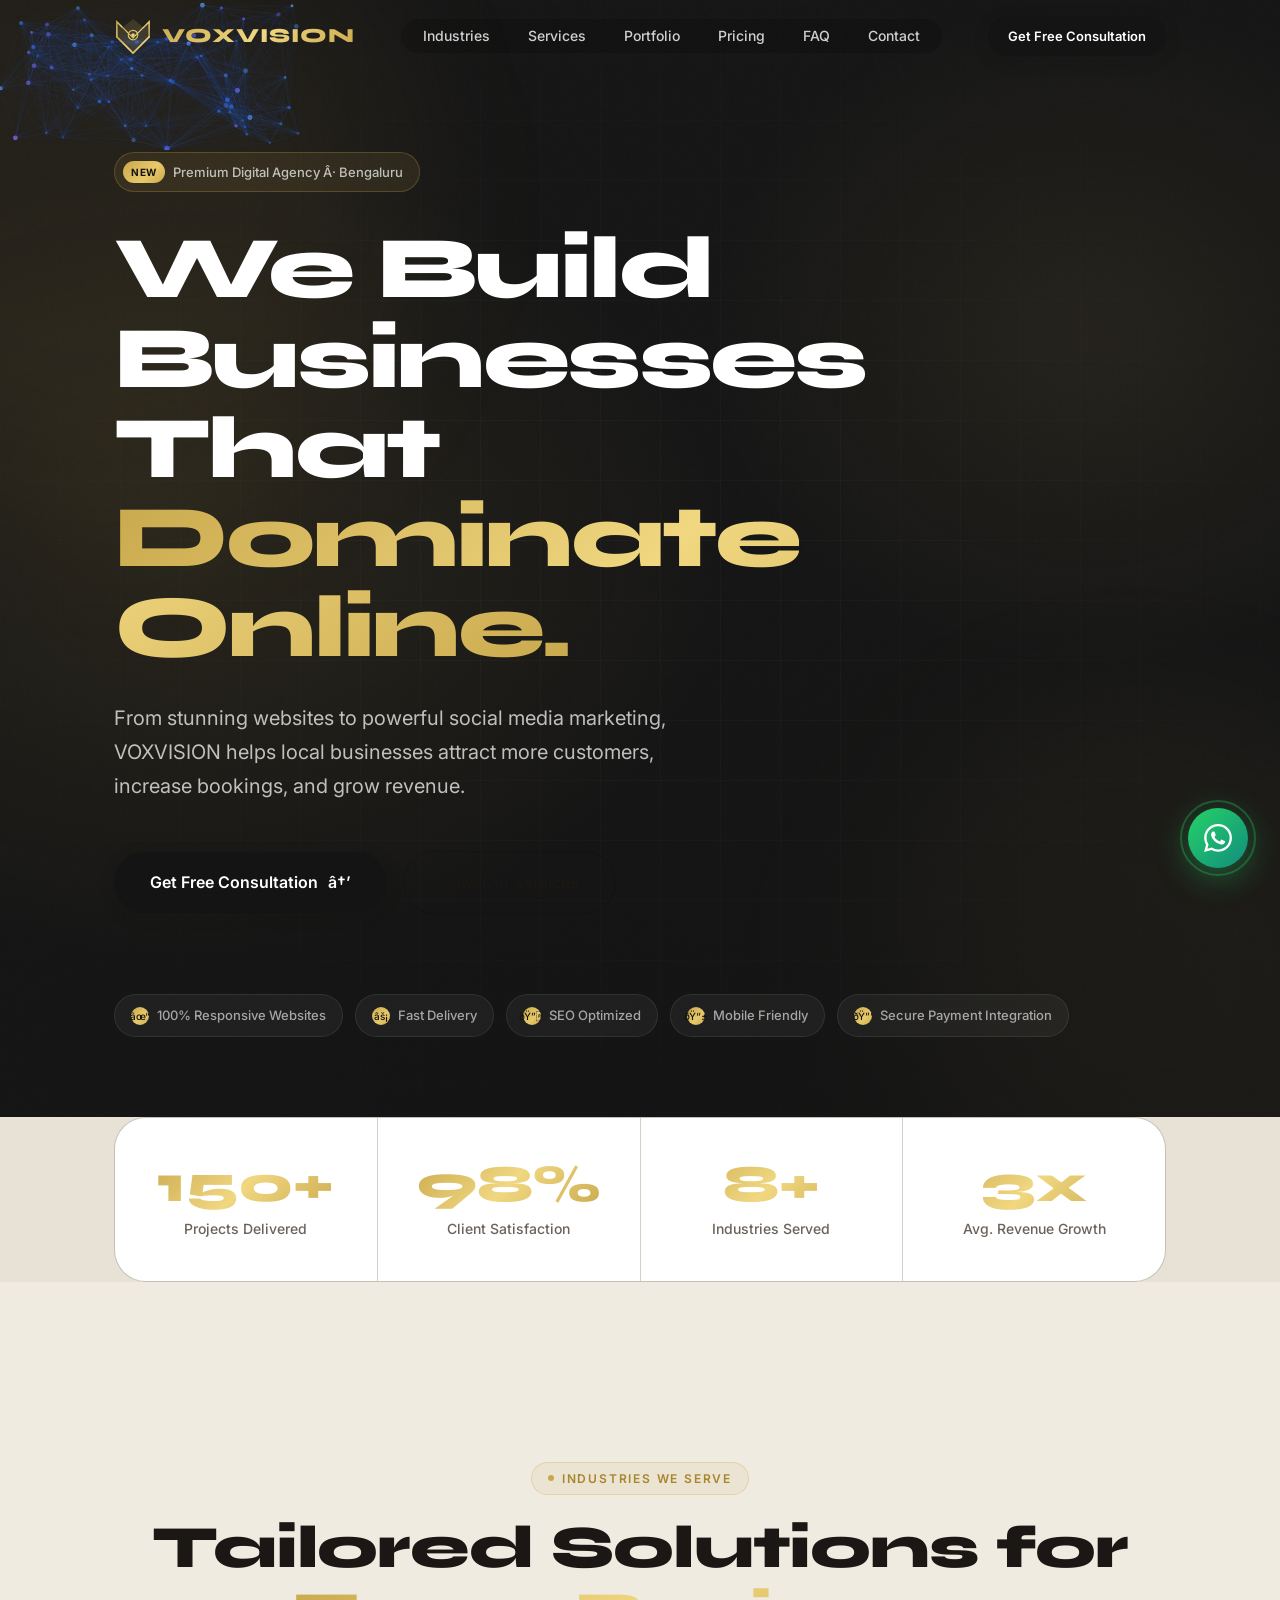
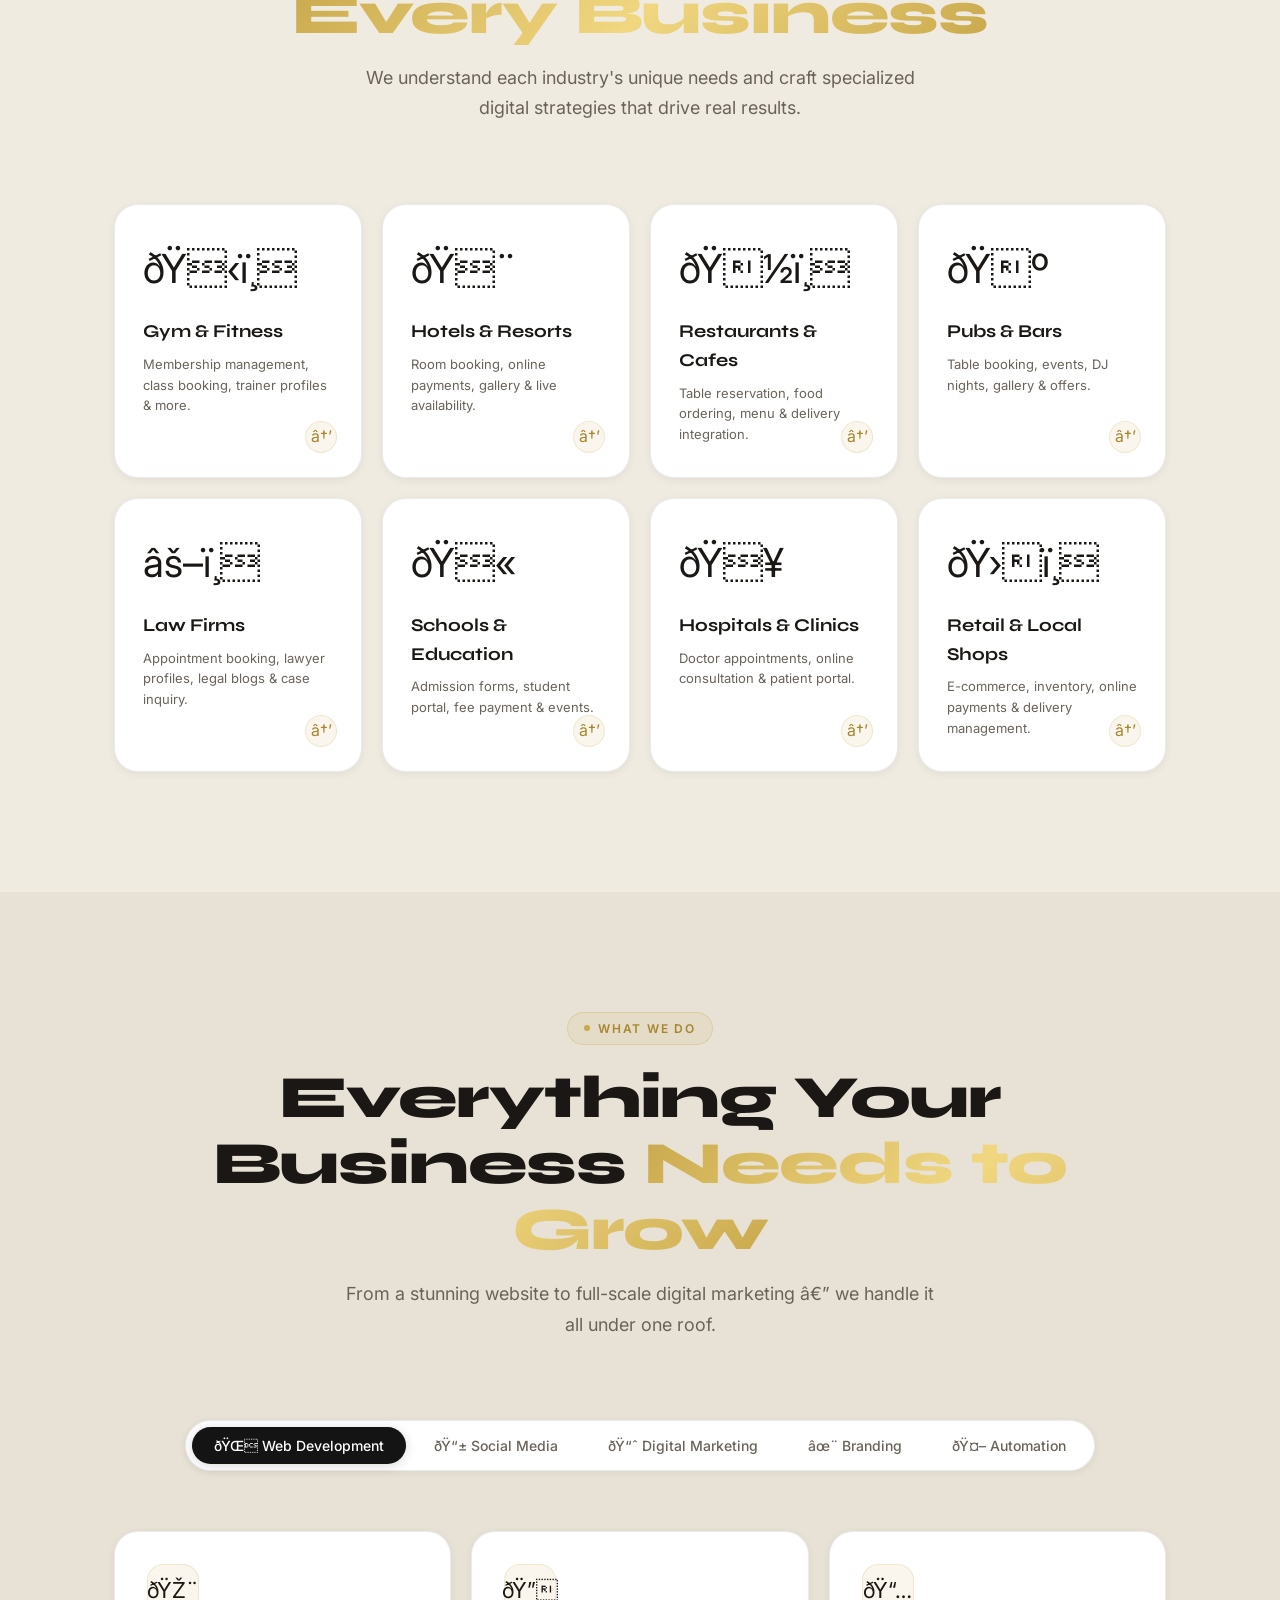
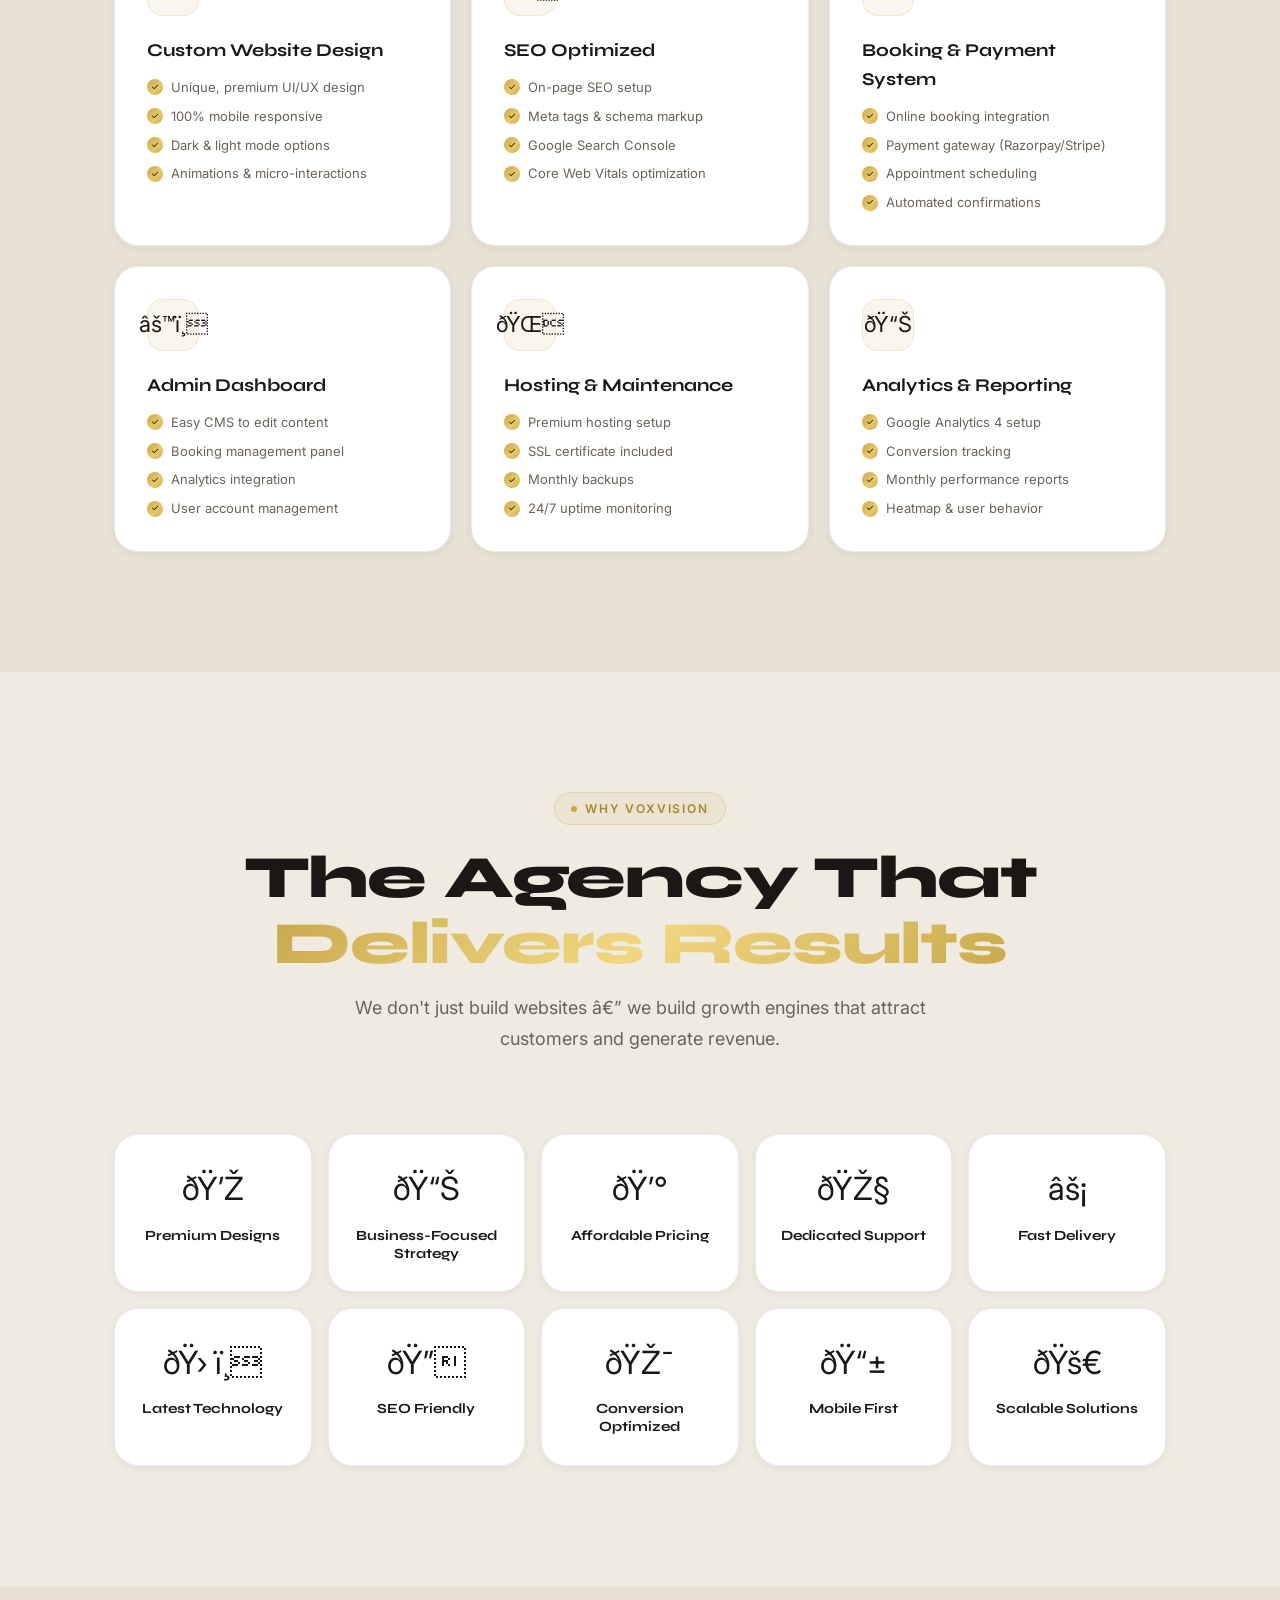
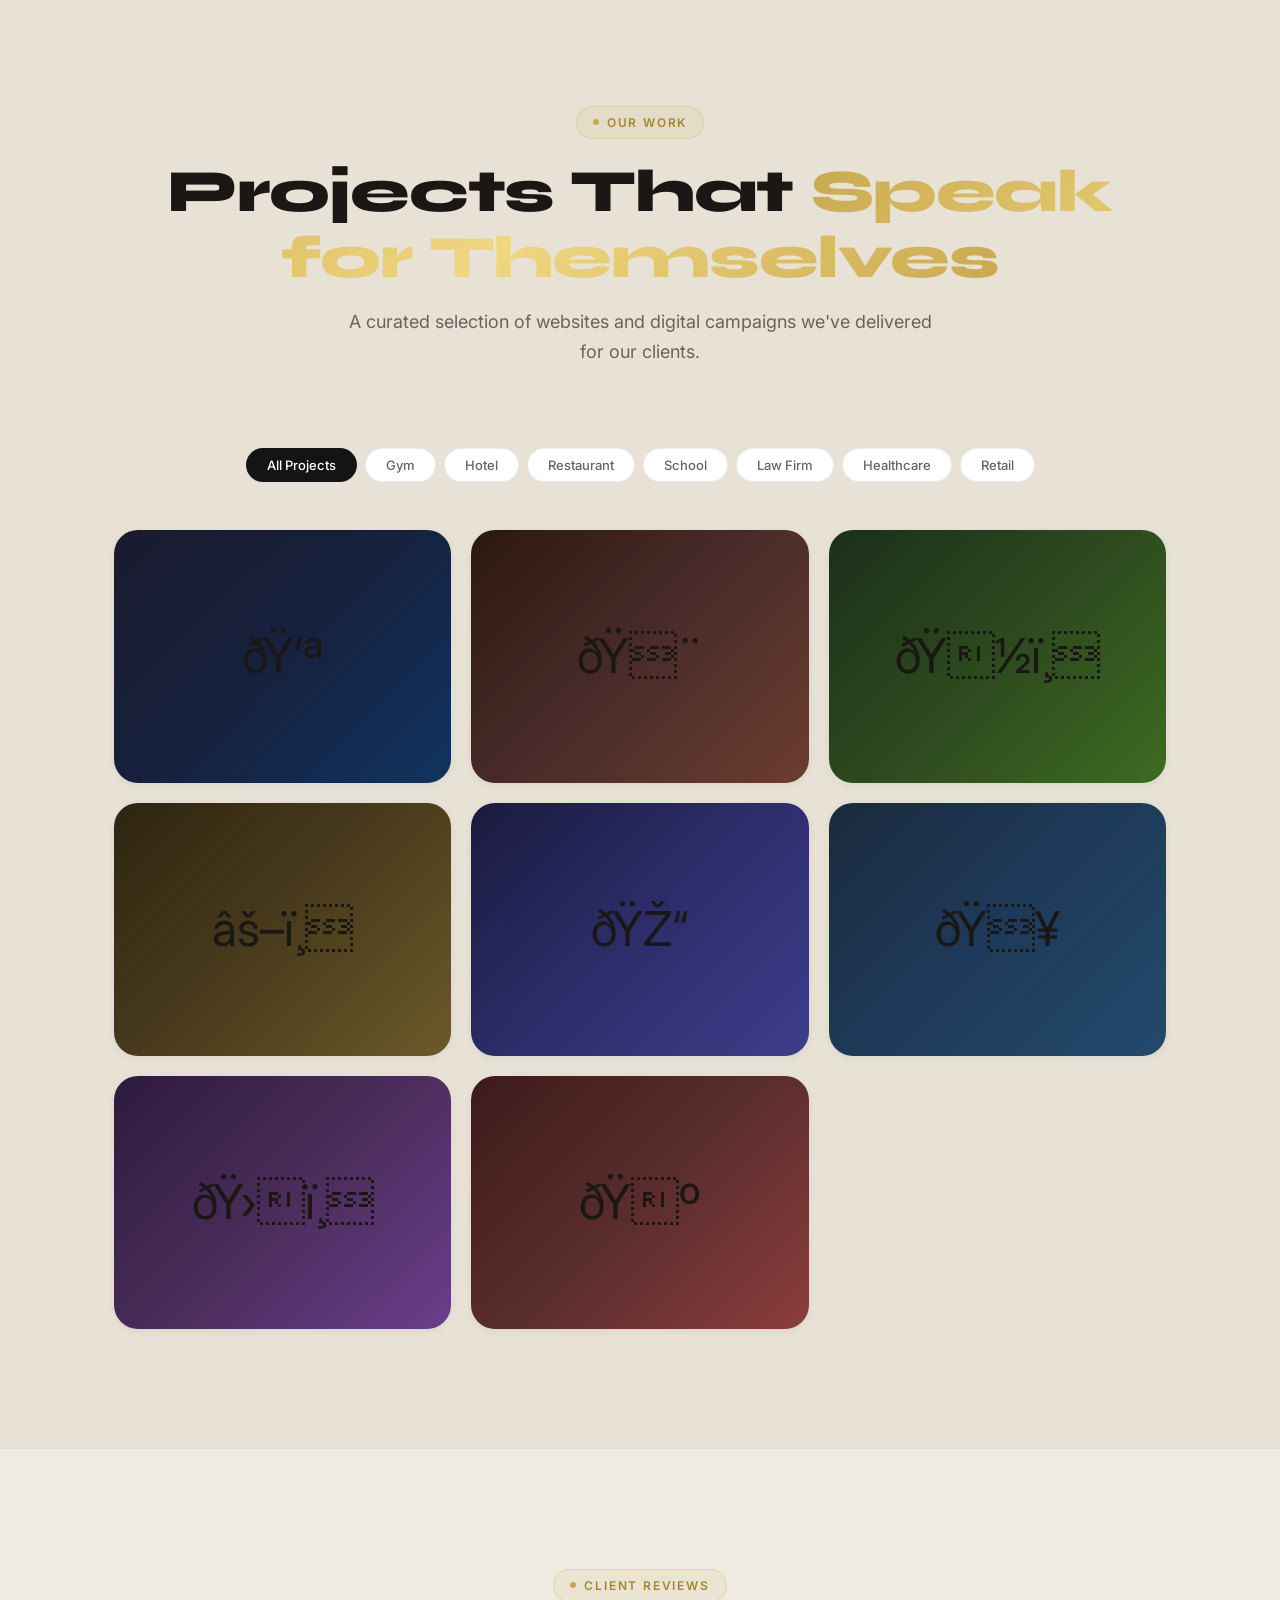
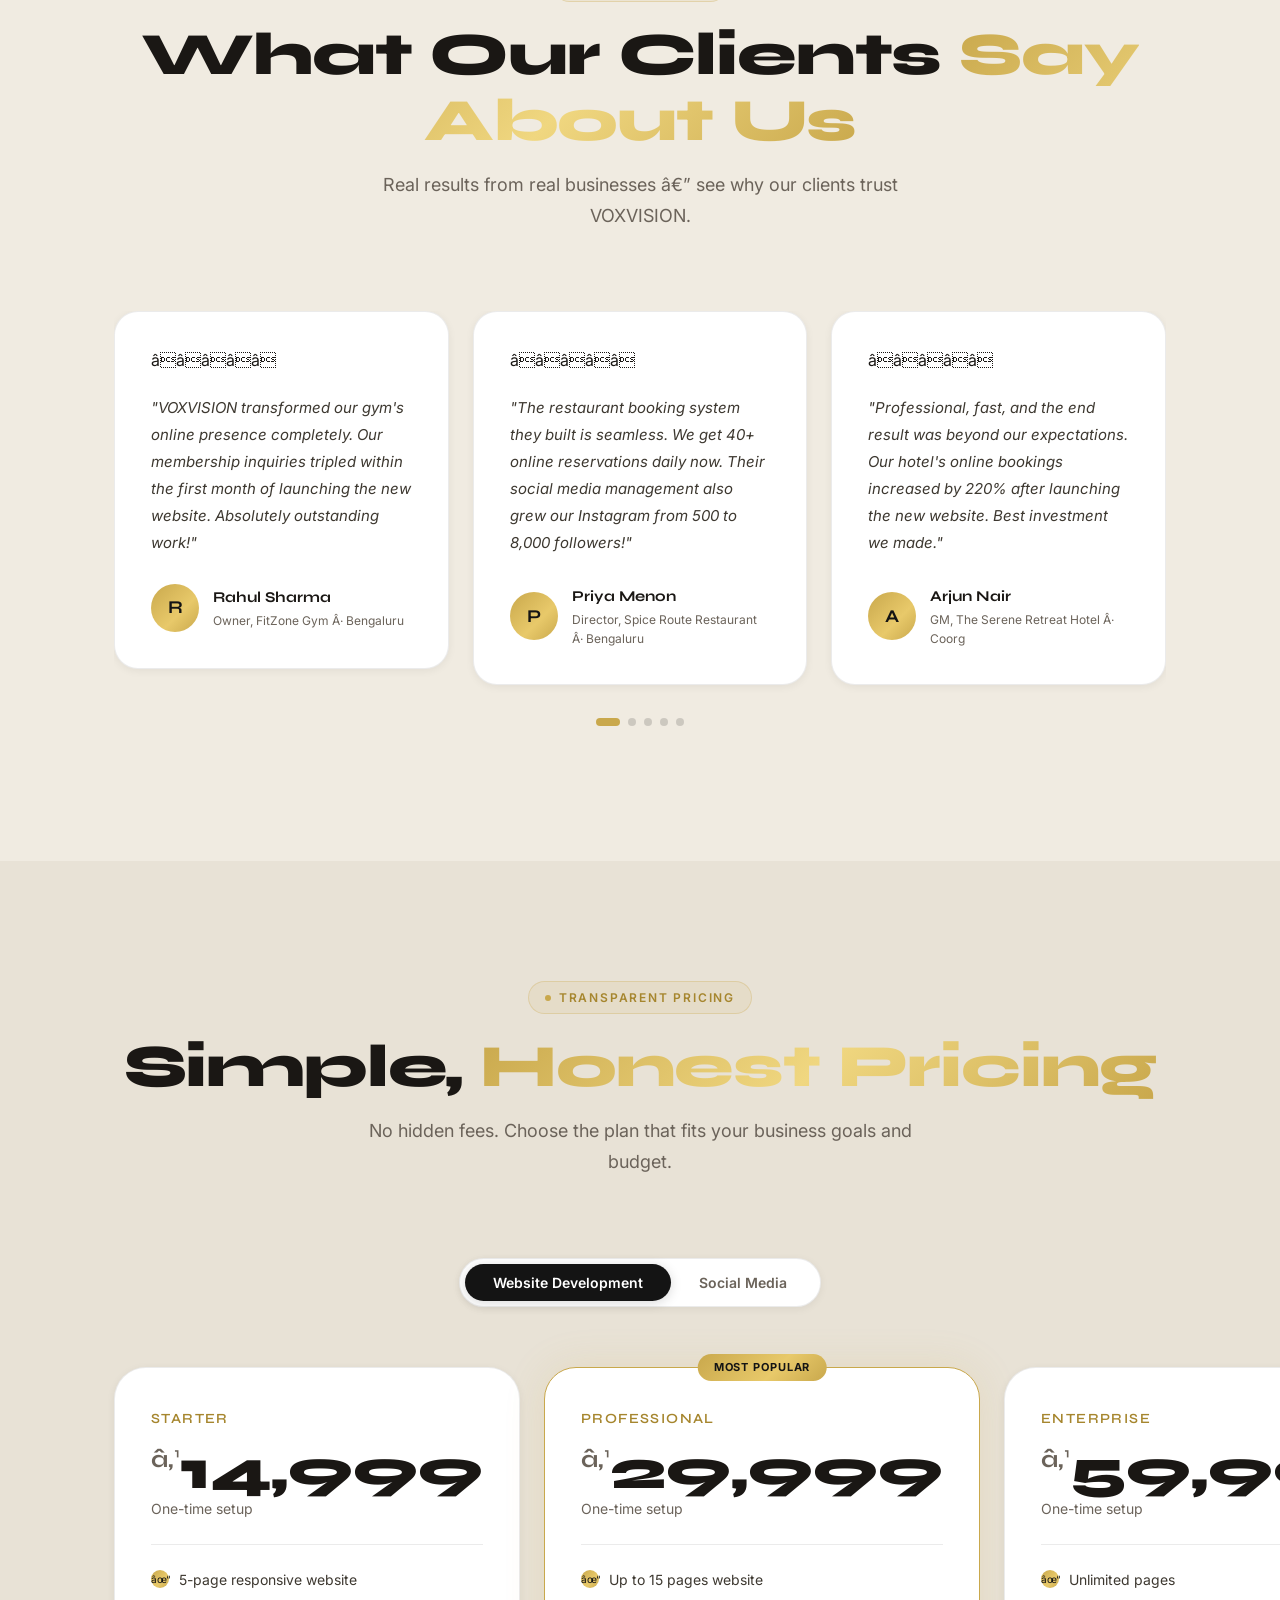
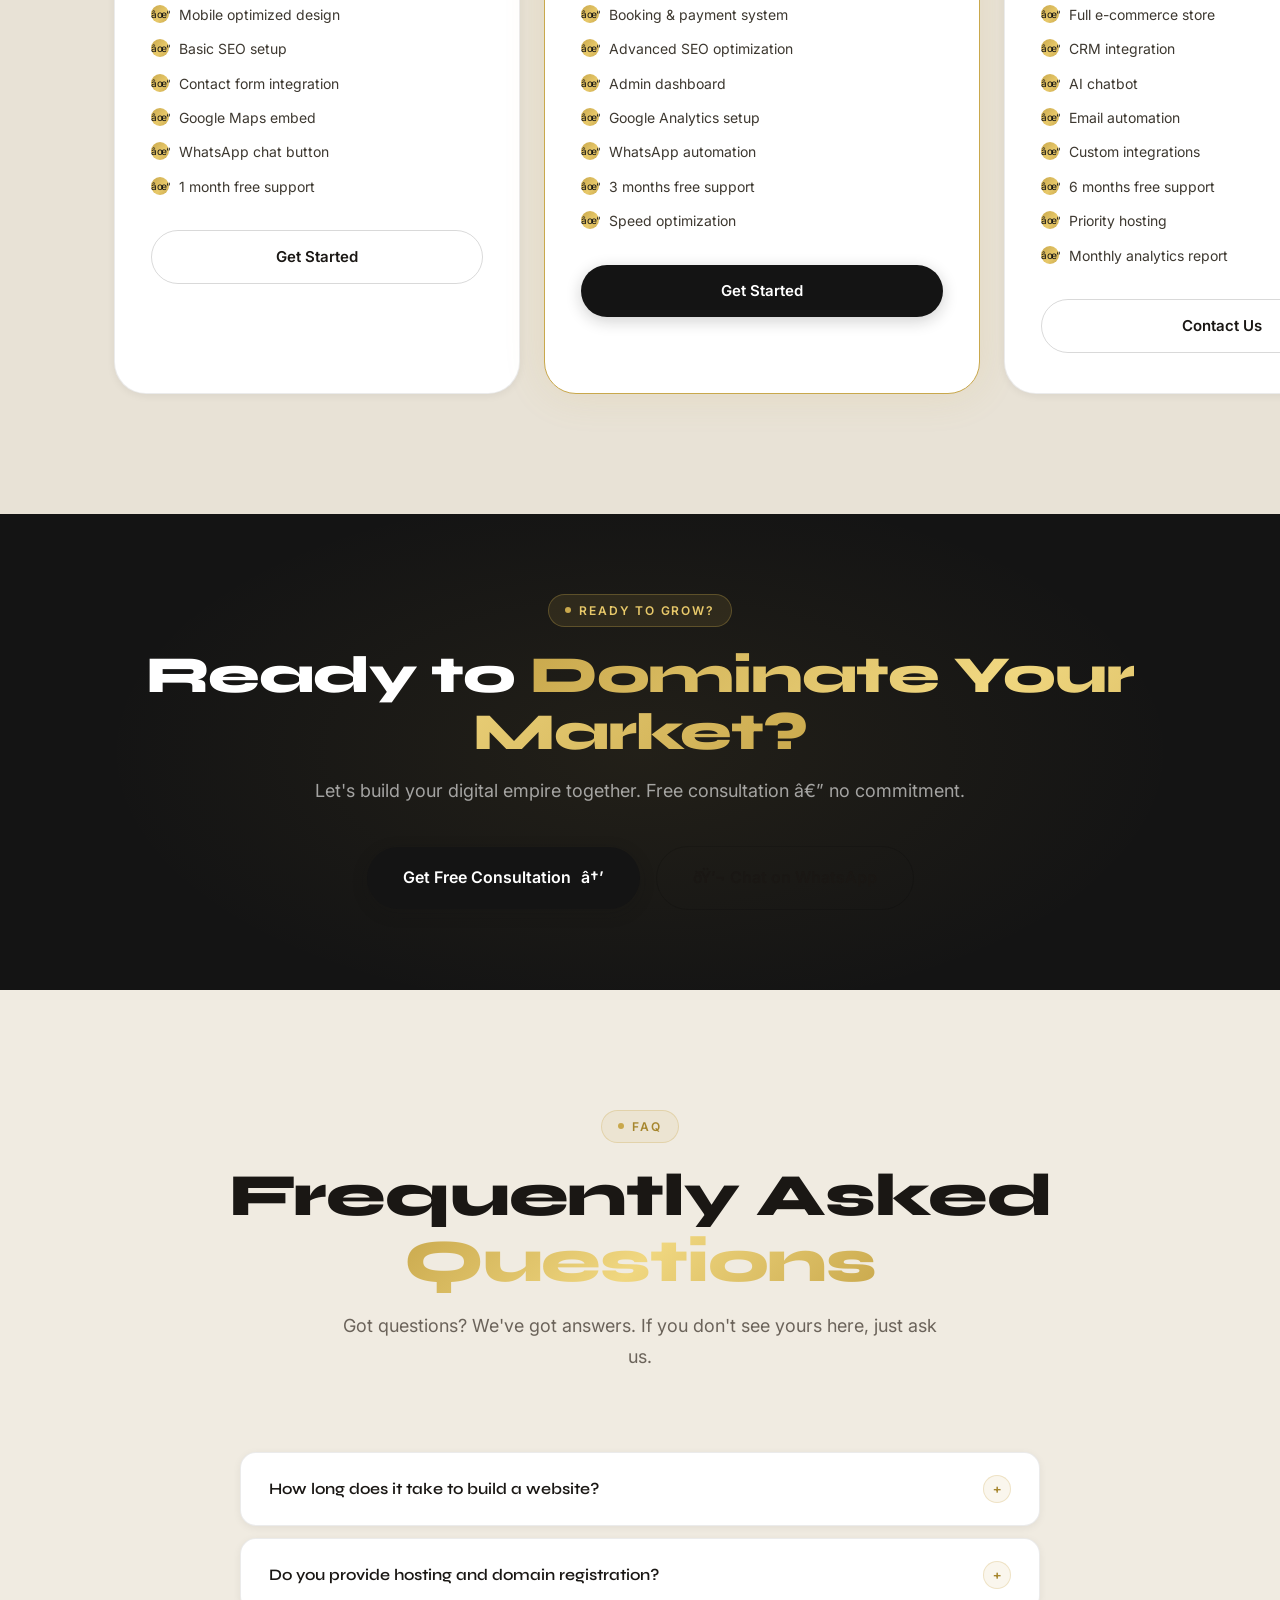
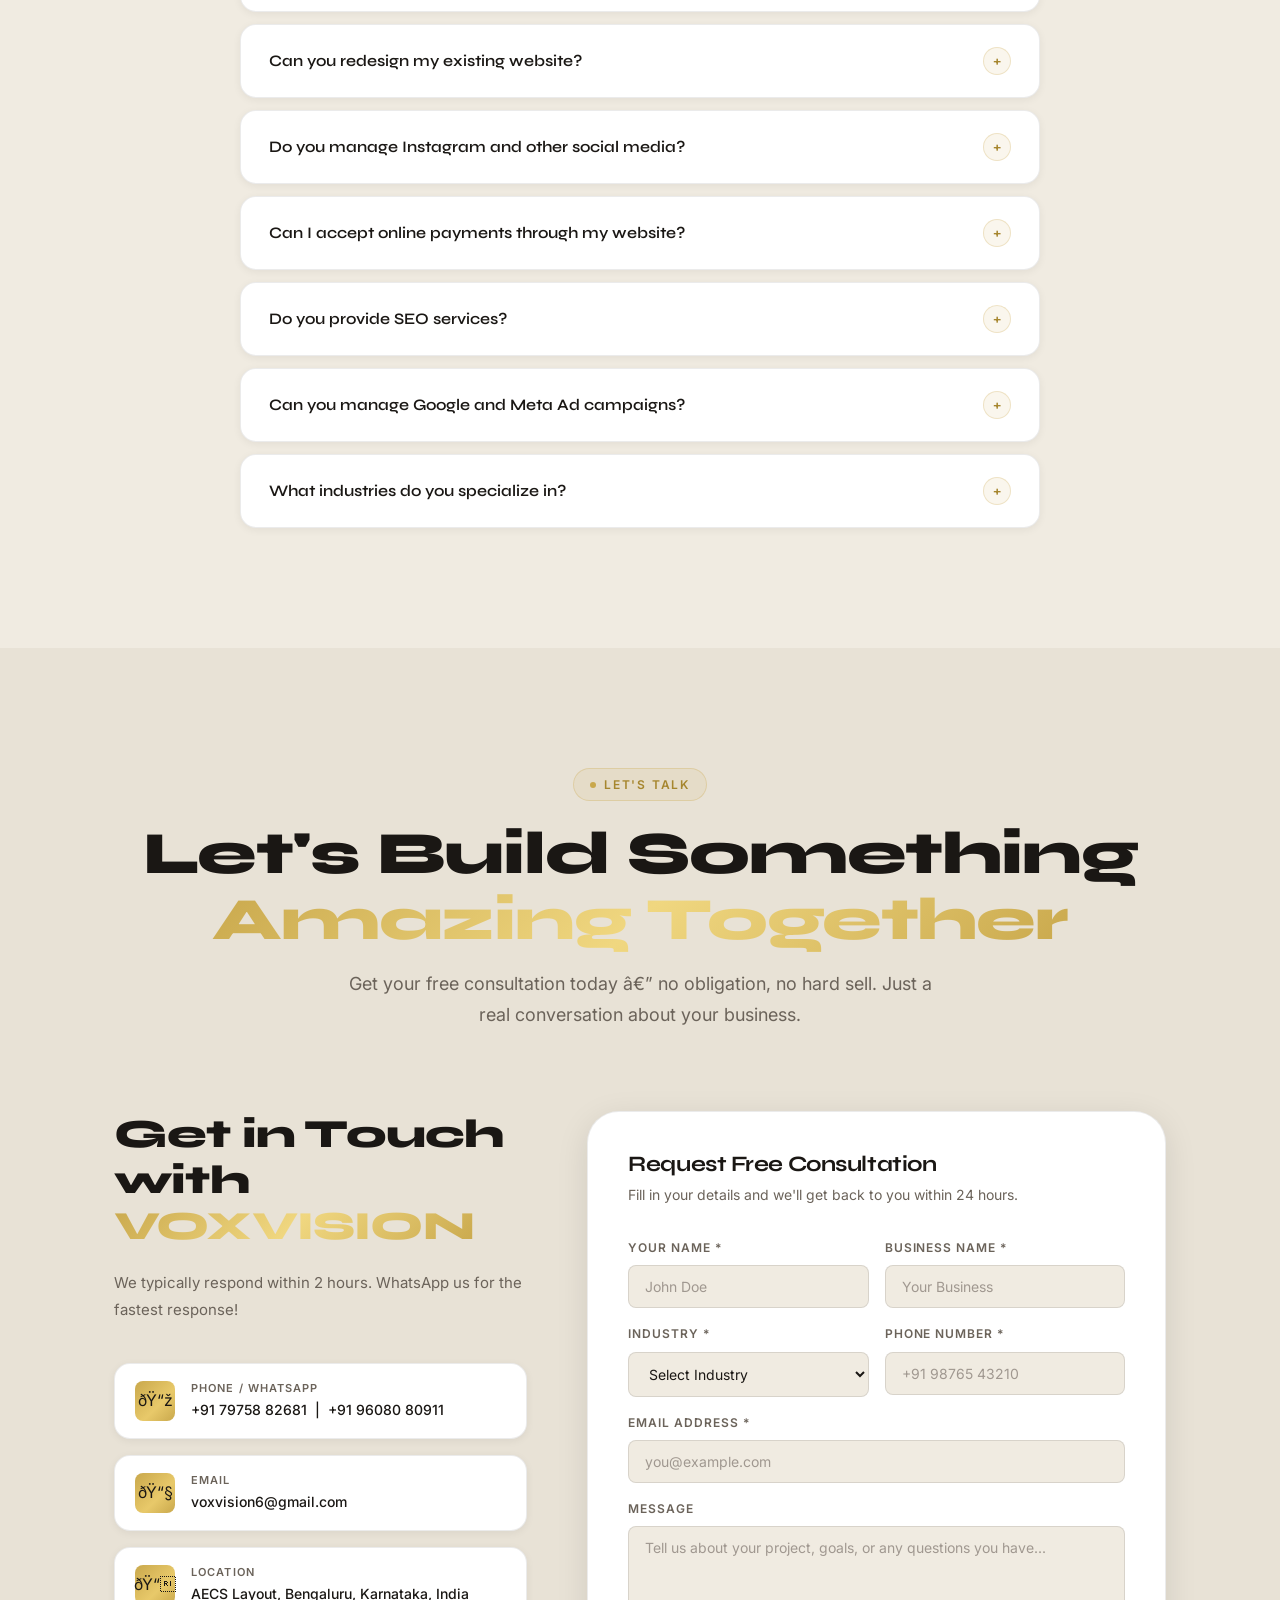
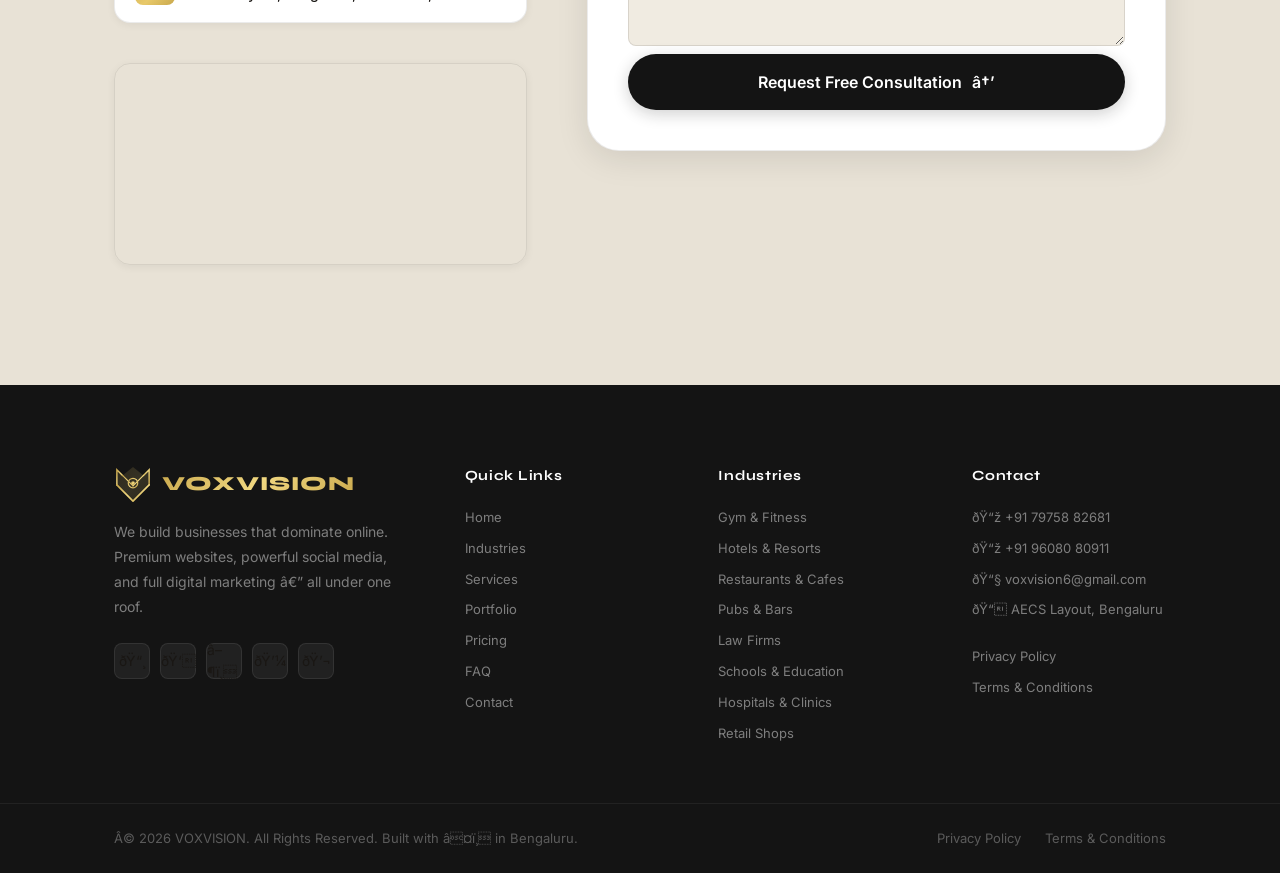
==== index.html @ 082da776 "Initial VoxVision website" ====
﻿<!DOCTYPE html>
<html lang="en">
<head>
  <meta charset="UTF-8" />
  <meta name="viewport" content="width=device-width, initial-scale=1.0" />
  <title>VOXVISION â€” We Build Brands That Dominate Digital</title>
  <meta name="description" content="VOXVISION is a premium digital agency offering website development, social media management, SEO, branding, AI chatbots, and business automation for local businesses in Bengaluru." />
  <meta name="keywords" content="digital agency Bengaluru, website development, social media management, SEO, Google Ads, Meta Ads, branding, AI chatbot, CRM integration" />
  <meta property="og:title" content="VOXVISION â€” Premium Digital Agency" />
  <meta property="og:description" content="We Build Businesses That Dominate Online. Premium websites, social media, SEO & digital marketing." />
  <meta property="og:type" content="website" />
  <link rel="canonical" href="https://voxvision.in/" />
  <!-- Fonts -->
  <link rel="preconnect" href="https://fonts.googleapis.com" />
  <link rel="preconnect" href="https://fonts.gstatic.com" crossorigin />
  <link href="https://fonts.googleapis.com/css2?family=Syne:wght@400;500;600;700;800&family=Inter:wght@300;400;500;600;700&display=swap" rel="stylesheet" />
  <!-- Swiper -->
  <link rel="stylesheet" href="https://cdn.jsdelivr.net/npm/swiper@11/swiper-bundle.min.css" />
  <!-- Styles -->
  <link rel="stylesheet" href="css/style.css" />
  <link rel="stylesheet" href="css/animations.css" />
  <link rel="stylesheet" href="css/responsive.css" />
</head>
<body>

<!-- â•â•â•â•â•â•â•â•â•â•â•â•â•â•â•â•â•â•â•â•â•â•â•â•â•â•â• NAVBAR â•â•â•â•â•â•â•â•â•â•â•â•â•â•â•â•â•â•â•â•â•â•â•â•â•â•â• -->
<nav class="navbar" id="navbar" aria-label="Main navigation">
  <div class="nav-container">
    <a href="index.html" class="nav-logo" aria-label="VOXVISION Home">
      <svg class="logo-svg" viewBox="0 0 80 80" fill="none" xmlns="http://www.w3.org/2000/svg"><defs><linearGradient id="g1" x1="0" y1="0" x2="1" y2="1"><stop offset="0%" stop-color="#C9A84C"/><stop offset="50%" stop-color="#F0D780"/><stop offset="100%" stop-color="#C9A84C"/></linearGradient></defs><polygon points="40,4 62,22 74,10 74,42 40,76 6,42 6,10 18,22" fill="url(#g1)" opacity="0.15"/><polyline points="18,22 6,10 6,42" stroke="url(#g1)" stroke-width="3" fill="none" stroke-linecap="round"/><polyline points="62,22 74,10 74,42" stroke="url(#g1)" stroke-width="3" fill="none" stroke-linecap="round"/><polyline points="6,42 40,76 74,42" stroke="url(#g1)" stroke-width="3.5" fill="none" stroke-linecap="round" stroke-linejoin="round"/><line x1="18" y1="22" x2="40" y2="44" stroke="url(#g1)" stroke-width="2.5" stroke-linecap="round"/><line x1="62" y1="22" x2="40" y2="44" stroke="url(#g1)" stroke-width="2.5" stroke-linecap="round"/><circle cx="40" cy="38" r="10" stroke="url(#g1)" stroke-width="2.5" fill="none"/><circle cx="40" cy="38" r="4" fill="url(#g1)"/><line x1="40" y1="28" x2="40" y2="44" stroke="url(#g1)" stroke-width="1.5" stroke-linecap="round"/></svg>
      <span class="logo-text">VOXVISION</span>
    </a>

    <ul class="nav-links" role="list">
      <li><a href="#industries" class="nav-link" data-section="industries">Industries</a></li>
      <li><a href="#services" class="nav-link" data-section="services">Services</a></li>
      <li><a href="#portfolio" class="nav-link" data-section="portfolio">Portfolio</a></li>
      <li><a href="#pricing" class="nav-link" data-section="pricing">Pricing</a></li>
      <li><a href="#faq" class="nav-link" data-section="faq">FAQ</a></li>
      <li><a href="#contact" class="nav-link" data-section="contact">Contact</a></li>
    </ul>

    <div class="nav-cta">
      <a href="#contact" class="btn btn-primary btn-sm" id="nav-cta-btn">Get Free Consultation</a>
    </div>

    <button class="hamburger" id="hamburger" aria-label="Toggle menu" aria-expanded="false">
      <span></span><span></span><span></span>
    </button>
  </div>
</nav>

<!-- Mobile Menu -->
<div class="mobile-menu" id="mobile-menu" role="dialog" aria-label="Mobile navigation">
  <a href="#industries" class="mobile-link">Industries</a>
  <a href="#services" class="mobile-link">Services</a>
  <a href="#portfolio" class="mobile-link">Portfolio</a>
  <a href="#pricing" class="mobile-link">Pricing</a>
  <a href="#faq" class="mobile-link">FAQ</a>
  <a href="#contact" class="mobile-link">Contact</a>
  <a href="#contact" class="btn btn-primary" style="margin-top:8px;">Get Free Consultation</a>
</div>

<!-- â•â•â•â•â•â•â•â•â•â•â•â•â•â•â•â•â•â•â•â•â•â•â•â•â•â•â• HERO â•â•â•â•â•â•â•â•â•â•â•â•â•â•â•â•â•â•â•â•â•â•â•â•â•â•â• -->
<section class="hero" id="home" aria-label="Hero section">
  <canvas id="hero-canvas" aria-hidden="true"></canvas>
  <div class="hero-bg-gradient" aria-hidden="true"></div>
  <div class="hero-grid" aria-hidden="true"></div>
  <div class="noise-overlay" aria-hidden="true"></div>

  <!-- Glow Orbs -->
  <div class="glow-orb glow-blue" style="width:600px;height:600px;top:-100px;left:-200px;" aria-hidden="true"></div>
  <div class="glow-orb glow-purple" style="width:500px;height:500px;bottom:-100px;right:-100px;" aria-hidden="true"></div>

  <div class="hero-content">
    <div class="hero-badge fade-in stagger-1">
      <span class="hero-badge-dot">NEW</span>
      Premium Digital Agency Â· Bengaluru
    </div>

    <h1 class="hero-title fade-up stagger-2">
      We Build Businesses<br />
      That <span class="text-gradient">Dominate Online.</span>
    </h1>

    <p class="hero-subtitle fade-up stagger-3">
      From stunning websites to powerful social media marketing, VOXVISION helps local businesses attract more customers, increase bookings, and grow revenue.
    </p>

    <div class="hero-buttons fade-up stagger-4">
      <a href="#contact" class="btn btn-primary btn-lg" id="hero-cta-primary">
        Get Free Consultation
        <span class="btn-arrow">â†’</span>
      </a>
      <a href="#services" class="btn btn-secondary btn-lg" id="hero-cta-secondary">
        View Our Services
      </a>
    </div>

    <div class="hero-stats fade-up stagger-5">
      <div class="hero-stat">
        <div class="hero-stat-icon">âœ“</div>
        100% Responsive Websites
      </div>
      <div class="hero-stat">
        <div class="hero-stat-icon">âš¡</div>
        Fast Delivery
      </div>
      <div class="hero-stat">
        <div class="hero-stat-icon">ðŸ”</div>
        SEO Optimized
      </div>
      <div class="hero-stat">
        <div class="hero-stat-icon">ðŸ“±</div>
        Mobile Friendly
      </div>
      <div class="hero-stat">
        <div class="hero-stat-icon">ðŸ”’</div>
        Secure Payment Integration
      </div>
    </div>
  </div>

  <div class="scroll-indicator" aria-hidden="true">
    <div class="scroll-indicator-line"></div>
    <div class="scroll-indicator-dot"></div>
  </div>
</section>

<!-- â•â•â•â•â•â•â•â•â•â•â•â•â•â•â•â•â•â•â•â•â•â•â• STATS BAR â•â•â•â•â•â•â•â•â•â•â•â•â•â•â•â•â•â•â•â•â•â•â•â•â•â•â•â• -->
<section class="section" style="padding: 0; background: var(--bg-2);" aria-label="Company statistics">
  <div class="container">
    <div class="stats-row">
      <div class="stat-item fade-in stagger-1">
        <div class="stat-number" data-counter data-target="150" data-suffix="+">0+</div>
        <div class="stat-label">Projects Delivered</div>
      </div>
      <div class="stat-item fade-in stagger-2">
        <div class="stat-number" data-counter data-target="98" data-suffix="%">0%</div>
        <div class="stat-label">Client Satisfaction</div>
      </div>
      <div class="stat-item fade-in stagger-3">
        <div class="stat-number" data-counter data-target="8" data-suffix="+">0+</div>
        <div class="stat-label">Industries Served</div>
      </div>
      <div class="stat-item fade-in stagger-4">
        <div class="stat-number" data-counter data-target="3" data-suffix="x">0x</div>
        <div class="stat-label">Avg. Revenue Growth</div>
      </div>
    </div>
  </div>
</section>

<!-- â•â•â•â•â•â•â•â•â•â•â•â•â•â•â•â•â•â•â•â•â•â•â• INDUSTRIES â•â•â•â•â•â•â•â•â•â•â•â•â•â•â•â•â•â•â•â•â•â•â•â•â•â•â• -->
<section class="section industries" id="industries" aria-label="Industries we serve">
  <div class="container">
    <div class="section-header">
      <div class="section-label">Industries We Serve</div>
      <h2 class="section-title">Tailored Solutions for <span class="text-gradient">Every Business</span></h2>
      <p class="section-subtitle">We understand each industry's unique needs and craft specialized digital strategies that drive real results.</p>
    </div>

    <div class="industries-grid" data-stagger>
      <a href="pages/gym.html" class="industry-card" id="industry-gym">
        <span class="industry-icon">ðŸ‹ï¸</span>
        <div class="industry-name">Gym &amp; Fitness</div>
        <div class="industry-desc">Membership management, class booking, trainer profiles &amp; more.</div>
        <div class="industry-arrow">â†’</div>
      </a>
      <a href="pages/hotel.html" class="industry-card" id="industry-hotel">
        <span class="industry-icon">ðŸ¨</span>
        <div class="industry-name">Hotels &amp; Resorts</div>
        <div class="industry-desc">Room booking, online payments, gallery &amp; live availability.</div>
        <div class="industry-arrow">â†’</div>
      </a>
      <a href="pages/restaurant.html" class="industry-card" id="industry-restaurant">
        <span class="industry-icon">ðŸ½ï¸</span>
        <div class="industry-name">Restaurants &amp; Cafes</div>
        <div class="industry-desc">Table reservation, food ordering, menu &amp; delivery integration.</div>
        <div class="industry-arrow">â†’</div>
      </a>
      <a href="pages/pub.html" class="industry-card" id="industry-pub">
        <span class="industry-icon">ðŸº</span>
        <div class="industry-name">Pubs &amp; Bars</div>
        <div class="industry-desc">Table booking, events, DJ nights, gallery &amp; offers.</div>
        <div class="industry-arrow">â†’</div>
      </a>
      <a href="pages/law.html" class="industry-card" id="industry-law">
        <span class="industry-icon">âš–ï¸</span>
        <div class="industry-name">Law Firms</div>
        <div class="industry-desc">Appointment booking, lawyer profiles, legal blogs &amp; case inquiry.</div>
        <div class="industry-arrow">â†’</div>
      </a>
      <a href="pages/school.html" class="industry-card" id="industry-school">
        <span class="industry-icon">ðŸ«</span>
        <div class="industry-name">Schools &amp; Education</div>
        <div class="industry-desc">Admission forms, student portal, fee payment &amp; events.</div>
        <div class="industry-arrow">â†’</div>
      </a>
      <a href="pages/hospital.html" class="industry-card" id="industry-hospital">
        <span class="industry-icon">ðŸ¥</span>
        <div class="industry-name">Hospitals &amp; Clinics</div>
        <div class="industry-desc">Doctor appointments, online consultation &amp; patient portal.</div>
        <div class="industry-arrow">â†’</div>
      </a>
      <a href="pages/retail.html" class="industry-card" id="industry-retail">
        <span class="industry-icon">ðŸ›ï¸</span>
        <div class="industry-name">Retail &amp; Local Shops</div>
        <div class="industry-desc">E-commerce, inventory, online payments &amp; delivery management.</div>
        <div class="industry-arrow">â†’</div>
      </a>
    </div>
  </div>
</section>

<!-- â•â•â•â•â•â•â•â•â•â•â•â•â•â•â•â•â•â•â•â•â•â•â• SERVICES â•â•â•â•â•â•â•â•â•â•â•â•â•â•â•â•â•â•â•â•â•â•â•â•â•â•â•â•â• -->
<section class="section services" id="services" aria-label="Our services">
  <div class="container">
    <div class="section-header">
      <div class="section-label">What We Do</div>
      <h2 class="section-title">Everything Your Business <span class="text-gradient">Needs to Grow</span></h2>
      <p class="section-subtitle">From a stunning website to full-scale digital marketing â€” we handle it all under one roof.</p>
    </div>

    <!-- Tabs -->
    <div class="services-tabs" role="tablist" aria-label="Service categories">
      <button class="tab-btn active" data-tab="tab-web" role="tab" id="tab-web-btn" aria-selected="true">ðŸŒ Web Development</button>
      <button class="tab-btn" data-tab="tab-social" role="tab" id="tab-social-btn" aria-selected="false">ðŸ“± Social Media</button>
      <button class="tab-btn" data-tab="tab-marketing" role="tab" id="tab-marketing-btn" aria-selected="false">ðŸ“ˆ Digital Marketing</button>
      <button class="tab-btn" data-tab="tab-branding" role="tab" id="tab-branding-btn" aria-selected="false">âœ¨ Branding</button>
      <button class="tab-btn" data-tab="tab-automation" role="tab" id="tab-automation-btn" aria-selected="false">ðŸ¤– Automation</button>
    </div>

    <!-- Tab: Web Development -->
    <div class="tab-content active" id="tab-web" role="tabpanel">
      <div class="services-grid">
        <div class="service-card fade-up stagger-1">
          <div class="service-icon">ðŸŽ¨</div>
          <div class="service-title">Custom Website Design</div>
          <ul class="service-list">
            <li>Unique, premium UI/UX design</li>
            <li>100% mobile responsive</li>
            <li>Dark & light mode options</li>
            <li>Animations & micro-interactions</li>
          </ul>
        </div>
        <div class="service-card fade-up stagger-2">
          <div class="service-icon">ðŸ”</div>
          <div class="service-title">SEO Optimized</div>
          <ul class="service-list">
            <li>On-page SEO setup</li>
            <li>Meta tags & schema markup</li>
            <li>Google Search Console</li>
            <li>Core Web Vitals optimization</li>
          </ul>
        </div>
        <div class="service-card fade-up stagger-3">
          <div class="service-icon">ðŸ“…</div>
          <div class="service-title">Booking &amp; Payment System</div>
          <ul class="service-list">
            <li>Online booking integration</li>
            <li>Payment gateway (Razorpay/Stripe)</li>
            <li>Appointment scheduling</li>
            <li>Automated confirmations</li>
          </ul>
        </div>
        <div class="service-card fade-up stagger-1">
          <div class="service-icon">âš™ï¸</div>
          <div class="service-title">Admin Dashboard</div>
          <ul class="service-list">
            <li>Easy CMS to edit content</li>
            <li>Booking management panel</li>
            <li>Analytics integration</li>
            <li>User account management</li>
          </ul>
        </div>
        <div class="service-card fade-up stagger-2">
          <div class="service-icon">ðŸŒ</div>
          <div class="service-title">Hosting &amp; Maintenance</div>
          <ul class="service-list">
            <li>Premium hosting setup</li>
            <li>SSL certificate included</li>
            <li>Monthly backups</li>
            <li>24/7 uptime monitoring</li>
          </ul>
        </div>
        <div class="service-card fade-up stagger-3">
          <div class="service-icon">ðŸ“Š</div>
          <div class="service-title">Analytics &amp; Reporting</div>
          <ul class="service-list">
            <li>Google Analytics 4 setup</li>
            <li>Conversion tracking</li>
            <li>Monthly performance reports</li>
            <li>Heatmap & user behavior</li>
          </ul>
        </div>
      </div>
    </div>

    <!-- Tab: Social Media -->
    <div class="tab-content" id="tab-social" role="tabpanel">
      <div class="services-grid">
        <div class="service-card fade-up stagger-1">
          <div class="service-icon">ðŸ“¸</div>
          <div class="service-title">Instagram Growth</div>
          <ul class="service-list">
            <li>Daily post & reel creation</li>
            <li>Story designs & highlights</li>
            <li>Hashtag research strategy</li>
            <li>Engagement & DM management</li>
          </ul>
        </div>
        <div class="service-card fade-up stagger-2">
          <div class="service-icon">ðŸ‘</div>
          <div class="service-title">Facebook Management</div>
          <ul class="service-list">
            <li>Page optimization</li>
            <li>Regular content posting</li>
            <li>Ad campaigns management</li>
            <li>Community engagement</li>
          </ul>
        </div>
        <div class="service-card fade-up stagger-3">
          <div class="service-icon">ðŸŽ¬</div>
          <div class="service-title">YouTube Editing</div>
          <ul class="service-list">
            <li>Professional video editing</li>
            <li>Thumbnail design</li>
            <li>SEO-optimized titles & tags</li>
            <li>Channel growth strategy</li>
          </ul>
        </div>
        <div class="service-card fade-up stagger-1">
          <div class="service-icon">ðŸ“…</div>
          <div class="service-title">Content Calendar</div>
          <ul class="service-list">
            <li>30-day content planning</li>
            <li>Festival & seasonal content</li>
            <li>Brand-consistent visuals</li>
            <li>Approval workflow</li>
          </ul>
        </div>
        <div class="service-card fade-up stagger-2">
          <div class="service-icon">ðŸŽ­</div>
          <div class="service-title">Reel Creation</div>
          <ul class="service-list">
            <li>Viral reel scripts</li>
            <li>Motion graphics</li>
            <li>Voiceover & captions</li>
            <li>Trending audio integration</li>
          </ul>
        </div>
        <div class="service-card fade-up stagger-3">
          <div class="service-icon">ðŸ“ˆ</div>
          <div class="service-title">Monthly Analytics Report</div>
          <ul class="service-list">
            <li>Reach & impression analysis</li>
            <li>Follower growth tracking</li>
            <li>Top post insights</li>
            <li>Competitor benchmarking</li>
          </ul>
        </div>
      </div>
    </div>

    <!-- Tab: Digital Marketing -->
    <div class="tab-content" id="tab-marketing" role="tabpanel">
      <div class="services-grid">
        <div class="service-card fade-up stagger-1">
          <div class="service-icon">ðŸ”</div>
          <div class="service-title">SEO Services</div>
          <ul class="service-list">
            <li>Keyword research & targeting</li>
            <li>Technical SEO audit</li>
            <li>Link building strategy</li>
            <li>Local SEO optimization</li>
          </ul>
        </div>
        <div class="service-card fade-up stagger-2">
          <div class="service-icon">ðŸŽ¯</div>
          <div class="service-title">Google Ads</div>
          <ul class="service-list">
            <li>Search & display campaigns</li>
            <li>Shopping ads</li>
            <li>Bid optimization</li>
            <li>ROI tracking & reporting</li>
          </ul>
        </div>
        <div class="service-card fade-up stagger-3">
          <div class="service-icon">ðŸ“£</div>
          <div class="service-title">Meta Ads</div>
          <ul class="service-list">
            <li>Facebook & Instagram ads</li>
            <li>Audience targeting</li>
            <li>Creative ad design</li>
            <li>Retargeting campaigns</li>
          </ul>
        </div>
        <div class="service-card fade-up stagger-1">
          <div class="service-icon">ðŸ—ºï¸</div>
          <div class="service-title">Google Business Profile</div>
          <ul class="service-list">
            <li>Profile optimization</li>
            <li>Review management</li>
            <li>Post updates & offers</li>
            <li>Local pack ranking</li>
          </ul>
        </div>
        <div class="service-card fade-up stagger-2">
          <div class="service-icon">âœ‰ï¸</div>
          <div class="service-title">Email Marketing</div>
          <ul class="service-list">
            <li>Campaign design & copywriting</li>
            <li>Automated drip sequences</li>
            <li>List segmentation</li>
            <li>Open rate optimization</li>
          </ul>
        </div>
        <div class="service-card fade-up stagger-3">
          <div class="service-icon">ðŸš€</div>
          <div class="service-title">Lead Generation</div>
          <ul class="service-list">
            <li>Landing page design</li>
            <li>Lead magnet creation</li>
            <li>Form & funnel setup</li>
            <li>CRM integration</li>
          </ul>
        </div>
      </div>
    </div>

    <!-- Tab: Branding -->
    <div class="tab-content" id="tab-branding" role="tabpanel">
      <div class="services-grid">
        <div class="service-card fade-up stagger-1">
          <div class="service-icon">âœï¸</div>
          <div class="service-title">Logo Design</div>
          <ul class="service-list">
            <li>Concept development</li>
            <li>Multiple variations</li>
            <li>Vector files (SVG/AI)</li>
            <li>Favicon & app icon</li>
          </ul>
        </div>
        <div class="service-card fade-up stagger-2">
          <div class="service-icon">ðŸŽ¨</div>
          <div class="service-title">Brand Identity</div>
          <ul class="service-list">
            <li>Color palette & typography</li>
            <li>Brand guidelines document</li>
            <li>Visual style system</li>
            <li>Brand voice & tone</li>
          </ul>
        </div>
        <div class="service-card fade-up stagger-3">
          <div class="service-icon">ðŸƒ</div>
          <div class="service-title">Business Collateral</div>
          <ul class="service-list">
            <li>Business card design</li>
            <li>Company profile / brochure</li>
            <li>Letterhead & email signature</li>
            <li>Presentation templates</li>
          </ul>
        </div>
        <div class="service-card fade-up stagger-1">
          <div class="service-icon">ðŸ“±</div>
          <div class="service-title">Social Media Kit</div>
          <ul class="service-list">
            <li>Profile & cover designs</li>
            <li>Post template library</li>
            <li>Story highlight icons</li>
            <li>Ad creatives</li>
          </ul>
        </div>
      </div>
    </div>

    <!-- Tab: Automation -->
    <div class="tab-content" id="tab-automation" role="tabpanel">
      <div class="services-grid">
        <div class="service-card fade-up stagger-1">
          <div class="service-icon">ðŸ¤–</div>
          <div class="service-title">AI Chatbot</div>
          <ul class="service-list">
            <li>24/7 customer support bot</li>
            <li>Lead capture automation</li>
            <li>FAQ auto-response</li>
            <li>Booking via chatbot</li>
          </ul>
        </div>
        <div class="service-card fade-up stagger-2">
          <div class="service-icon">ðŸ’¬</div>
          <div class="service-title">WhatsApp Automation</div>
          <ul class="service-list">
            <li>Auto-reply setup</li>
            <li>Broadcast messages</li>
            <li>Booking confirmations</li>
            <li>Follow-up sequences</li>
          </ul>
        </div>
        <div class="service-card fade-up stagger-3">
          <div class="service-icon">ðŸ—‚ï¸</div>
          <div class="service-title">CRM Integration</div>
          <ul class="service-list">
            <li>Lead pipeline management</li>
            <li>Contact database</li>
            <li>Sales tracking</li>
            <li>Task automation</li>
          </ul>
        </div>
        <div class="service-card fade-up stagger-1">
          <div class="service-icon">ðŸ“§</div>
          <div class="service-title">Email Automation</div>
          <ul class="service-list">
            <li>Welcome email sequences</li>
            <li>Abandoned cart recovery</li>
            <li>Birthday & anniversary offers</li>
            <li>Re-engagement campaigns</li>
          </ul>
        </div>
        <div class="service-card fade-up stagger-2">
          <div class="service-icon">ðŸ“†</div>
          <div class="service-title">Booking Automation</div>
          <ul class="service-list">
            <li>Automated reminders</li>
            <li>Cancellation handling</li>
            <li>Calendar sync</li>
            <li>Payment confirmation</li>
          </ul>
        </div>
      </div>
    </div>
  </div>
</section>

<!-- â•â•â•â•â•â•â•â•â•â•â•â•â•â•â•â•â•â•â•â•â•â• WHY VOXVISION â•â•â•â•â•â•â•â•â•â•â•â•â•â•â•â•â•â•â•â•â•â•â•â•â• -->
<section class="section why" id="why" aria-label="Why choose VOXVISION">
  <div class="container">
    <div class="section-header">
      <div class="section-label">Why VOXVISION</div>
      <h2 class="section-title">The Agency That <span class="text-gradient">Delivers Results</span></h2>
      <p class="section-subtitle">We don't just build websites â€” we build growth engines that attract customers and generate revenue.</p>
    </div>

    <div class="why-grid" data-stagger>
      <div class="why-card">
        <div class="why-icon">ðŸ’Ž</div>
        <div class="why-title">Premium Designs</div>
      </div>
      <div class="why-card">
        <div class="why-icon">ðŸ“Š</div>
        <div class="why-title">Business-Focused Strategy</div>
      </div>
      <div class="why-card">
        <div class="why-icon">ðŸ’°</div>
        <div class="why-title">Affordable Pricing</div>
      </div>
      <div class="why-card">
        <div class="why-icon">ðŸŽ§</div>
        <div class="why-title">Dedicated Support</div>
      </div>
      <div class="why-card">
        <div class="why-icon">âš¡</div>
        <div class="why-title">Fast Delivery</div>
      </div>
      <div class="why-card">
        <div class="why-icon">ðŸ› ï¸</div>
        <div class="why-title">Latest Technology</div>
      </div>
      <div class="why-card">
        <div class="why-icon">ðŸ”</div>
        <div class="why-title">SEO Friendly</div>
      </div>
      <div class="why-card">
        <div class="why-icon">ðŸŽ¯</div>
        <div class="why-title">Conversion Optimized</div>
      </div>
      <div class="why-card">
        <div class="why-icon">ðŸ“±</div>
        <div class="why-title">Mobile First</div>
      </div>
      <div class="why-card">
        <div class="why-icon">ðŸš€</div>
        <div class="why-title">Scalable Solutions</div>
      </div>
    </div>
  </div>
</section>

<!-- â•â•â•â•â•â•â•â•â•â•â•â•â•â•â•â•â•â•â•â•â•â•â•â• PORTFOLIO â•â•â•â•â•â•â•â•â•â•â•â•â•â•â•â•â•â•â•â•â•â•â•â•â•â•â• -->
<section class="section portfolio" id="portfolio" aria-label="Our portfolio">
  <div class="container">
    <div class="section-header">
      <div class="section-label">Our Work</div>
      <h2 class="section-title">Projects That <span class="text-gradient">Speak for Themselves</span></h2>
      <p class="section-subtitle">A curated selection of websites and digital campaigns we've delivered for our clients.</p>
    </div>

    <div class="portfolio-filters" role="group" aria-label="Portfolio filters">
      <button class="filter-btn active" data-filter="all" id="filter-all">All Projects</button>
      <button class="filter-btn" data-filter="gym" id="filter-gym">Gym</button>
      <button class="filter-btn" data-filter="hotel" id="filter-hotel">Hotel</button>
      <button class="filter-btn" data-filter="restaurant" id="filter-restaurant">Restaurant</button>
      <button class="filter-btn" data-filter="school" id="filter-school">School</button>
      <button class="filter-btn" data-filter="law" id="filter-law">Law Firm</button>
      <button class="filter-btn" data-filter="healthcare" id="filter-healthcare">Healthcare</button>
      <button class="filter-btn" data-filter="retail" id="filter-retail">Retail</button>
    </div>

    <div class="portfolio-grid">
      <!-- Gym -->
      <div class="portfolio-item fade-up stagger-1" data-category="gym">
        <div class="portfolio-placeholder p-gym">ðŸ’ª</div>
        <div class="portfolio-overlay">
          <div class="portfolio-tag">Gym &amp; Fitness</div>
          <div class="portfolio-title">FitZone Premium Gym</div>
          <div class="portfolio-actions">
            <a href="pages/gym.html" class="btn btn-primary btn-sm">View Details</a>
            <a href="#contact" class="btn btn-secondary btn-sm">Get Similar</a>
          </div>
        </div>
      </div>

      <!-- Hotel -->
      <div class="portfolio-item fade-up stagger-2" data-category="hotel">
        <div class="portfolio-placeholder p-hotel">ðŸ¨</div>
        <div class="portfolio-overlay">
          <div class="portfolio-tag">Hotel &amp; Resort</div>
          <div class="portfolio-title">The Grand Residency</div>
          <div class="portfolio-actions">
            <a href="pages/hotel.html" class="btn btn-primary btn-sm">View Details</a>
            <a href="#contact" class="btn btn-secondary btn-sm">Get Similar</a>
          </div>
        </div>
      </div>

      <!-- Restaurant -->
      <div class="portfolio-item fade-up stagger-3" data-category="restaurant">
        <div class="portfolio-placeholder p-restaurant">ðŸ½ï¸</div>
        <div class="portfolio-overlay">
          <div class="portfolio-tag">Restaurant &amp; Cafe</div>
          <div class="portfolio-title">Flavour Street Kitchen</div>
          <div class="portfolio-actions">
            <a href="pages/restaurant.html" class="btn btn-primary btn-sm">View Details</a>
            <a href="#contact" class="btn btn-secondary btn-sm">Get Similar</a>
          </div>
        </div>
      </div>

      <!-- Law Firm -->
      <div class="portfolio-item fade-up stagger-1" data-category="law">
        <div class="portfolio-placeholder p-law">âš–ï¸</div>
        <div class="portfolio-overlay">
          <div class="portfolio-tag">Law Firm</div>
          <div class="portfolio-title">Apex Legal Associates</div>
          <div class="portfolio-actions">
            <a href="pages/law.html" class="btn btn-primary btn-sm">View Details</a>
            <a href="#contact" class="btn btn-secondary btn-sm">Get Similar</a>
          </div>
        </div>
      </div>

      <!-- School -->
      <div class="portfolio-item fade-up stagger-2" data-category="school">
        <div class="portfolio-placeholder p-school">ðŸŽ“</div>
        <div class="portfolio-overlay">
          <div class="portfolio-tag">School &amp; Education</div>
          <div class="portfolio-title">Horizon Academy</div>
          <div class="portfolio-actions">
            <a href="pages/school.html" class="btn btn-primary btn-sm">View Details</a>
            <a href="#contact" class="btn btn-secondary btn-sm">Get Similar</a>
          </div>
        </div>
      </div>

      <!-- Healthcare -->
      <div class="portfolio-item fade-up stagger-3" data-category="healthcare">
        <div class="portfolio-placeholder p-healthcare">ðŸ¥</div>
        <div class="portfolio-overlay">
          <div class="portfolio-tag">Hospital &amp; Clinic</div>
          <div class="portfolio-title">Wellness Care Hospital</div>
          <div class="portfolio-actions">
            <a href="pages/hospital.html" class="btn btn-primary btn-sm">View Details</a>
            <a href="#contact" class="btn btn-secondary btn-sm">Get Similar</a>
          </div>
        </div>
      </div>

      <!-- Retail -->
      <div class="portfolio-item fade-up stagger-1" data-category="retail">
        <div class="portfolio-placeholder p-retail">ðŸ›ï¸</div>
        <div class="portfolio-overlay">
          <div class="portfolio-tag">Retail Shop</div>
          <div class="portfolio-title">StyleNest Boutique</div>
          <div class="portfolio-actions">
            <a href="pages/retail.html" class="btn btn-primary btn-sm">View Details</a>
            <a href="#contact" class="btn btn-secondary btn-sm">Get Similar</a>
          </div>
        </div>
      </div>

      <!-- Pub -->
      <div class="portfolio-item fade-up stagger-2" data-category="pub">
        <div class="portfolio-placeholder p-pub">ðŸº</div>
        <div class="portfolio-overlay">
          <div class="portfolio-tag">Pub &amp; Bar</div>
          <div class="portfolio-title">The Barrel House</div>
          <div class="portfolio-actions">
            <a href="pages/pub.html" class="btn btn-primary btn-sm">View Details</a>
            <a href="#contact" class="btn btn-secondary btn-sm">Get Similar</a>
          </div>
        </div>
      </div>
    </div>
  </div>
</section>

<!-- â•â•â•â•â•â•â•â•â•â•â•â•â•â•â•â•â•â•â•â•â•â•â•â• TESTIMONIALS â•â•â•â•â•â•â•â•â•â•â•â•â•â•â•â•â•â•â•â•â•â•â•â• -->
<section class="section testimonials" id="testimonials" aria-label="Client testimonials">
  <div class="container">
    <div class="section-header">
      <div class="section-label">Client Reviews</div>
      <h2 class="section-title">What Our Clients <span class="text-gradient">Say About Us</span></h2>
      <p class="section-subtitle">Real results from real businesses â€” see why our clients trust VOXVISION.</p>
    </div>

    <div class="swiper swiper-testimonials">
      <div class="swiper-wrapper">

        <div class="swiper-slide">
          <div class="testimonial-card">
            <div class="testimonial-stars">â­â­â­â­â­</div>
            <p class="testimonial-text">"VOXVISION transformed our gym's online presence completely. Our membership inquiries tripled within the first month of launching the new website. Absolutely outstanding work!"</p>
            <div class="testimonial-author">
              <div class="testimonial-avatar">R</div>
              <div>
                <div class="testimonial-name">Rahul Sharma</div>
                <div class="testimonial-role">Owner, FitZone Gym Â· Bengaluru</div>
              </div>
            </div>
          </div>
        </div>

        <div class="swiper-slide">
          <div class="testimonial-card">
            <div class="testimonial-stars">â­â­â­â­â­</div>
            <p class="testimonial-text">"The restaurant booking system they built is seamless. We get 40+ online reservations daily now. Their social media management also grew our Instagram from 500 to 8,000 followers!"</p>
            <div class="testimonial-author">
              <div class="testimonial-avatar">P</div>
              <div>
                <div class="testimonial-name">Priya Menon</div>
                <div class="testimonial-role">Director, Spice Route Restaurant Â· Bengaluru</div>
              </div>
            </div>
          </div>
        </div>

        <div class="swiper-slide">
          <div class="testimonial-card">
            <div class="testimonial-stars">â­â­â­â­â­</div>
            <p class="testimonial-text">"Professional, fast, and the end result was beyond our expectations. Our hotel's online bookings increased by 220% after launching the new website. Best investment we made."</p>
            <div class="testimonial-author">
              <div class="testimonial-avatar">A</div>
              <div>
                <div class="testimonial-name">Arjun Nair</div>
                <div class="testimonial-role">GM, The Serene Retreat Hotel Â· Coorg</div>
              </div>
            </div>
          </div>
        </div>

        <div class="swiper-slide">
          <div class="testimonial-card">
            <div class="testimonial-stars">â­â­â­â­â­</div>
            <p class="testimonial-text">"The AI chatbot they integrated handles 80% of our patient appointment queries automatically. It saved us hours every day. Their team is incredibly responsive and professional."</p>
            <div class="testimonial-author">
              <div class="testimonial-avatar">D</div>
              <div>
                <div class="testimonial-name">Dr. Deepa Krishnan</div>
                <div class="testimonial-role">Medical Director, Wellness Care Clinic Â· Bengaluru</div>
              </div>
            </div>
          </div>
        </div>

        <div class="swiper-slide">
          <div class="testimonial-card">
            <div class="testimonial-stars">â­â­â­â­â­</div>
            <p class="testimonial-text">"VOXVISION built us a complete e-commerce store in just 2 weeks. Our online sales now account for 60% of total revenue. Their Google Ads campaign delivers consistent ROI every month."</p>
            <div class="testimonial-author">
              <div class="testimonial-avatar">S</div>
              <div>
                <div class="testimonial-name">Sunil Patel</div>
                <div class="testimonial-role">Founder, StyleNest Boutique Â· Bengaluru</div>
              </div>
            </div>
          </div>
        </div>

      </div>
      <div class="swiper-pagination"></div>
    </div>
  </div>
</section>

<!-- â•â•â•â•â•â•â•â•â•â•â•â•â•â•â•â•â•â•â•â•â•â•â•â• PRICING â•â•â•â•â•â•â•â•â•â•â•â•â•â•â•â•â•â•â•â•â•â•â•â•â•â•â•â•â•â• -->
<section class="section pricing" id="pricing" aria-label="Pricing plans">
  <div class="container">
    <div class="section-header">
      <div class="section-label">Transparent Pricing</div>
      <h2 class="section-title">Simple, <span class="text-gradient">Honest Pricing</span></h2>
      <p class="section-subtitle">No hidden fees. Choose the plan that fits your business goals and budget.</p>
    </div>

    <div class="pricing-toggle" role="group" aria-label="Pricing category">
      <button class="pricing-toggle-btn active" data-pricing="pricing-web" id="pricing-web-btn">Website Development</button>
      <button class="pricing-toggle-btn" data-pricing="pricing-social" id="pricing-social-btn">Social Media</button>
    </div>

    <!-- Website Pricing -->
    <div class="pricing-plans active" id="pricing-web">
      <div class="pricing-card fade-up stagger-1">
        <div class="pricing-tier">Starter</div>
        <div class="pricing-price">
          <span class="pricing-currency">â‚¹</span><span class="pricing-amount">14,999</span>
        </div>
        <div class="pricing-period">One-time setup</div>
        <div class="pricing-divider"></div>
        <ul class="pricing-features">
          <li><span class="check">âœ“</span>5-page responsive website</li>
          <li><span class="check">âœ“</span>Mobile optimized design</li>
          <li><span class="check">âœ“</span>Basic SEO setup</li>
          <li><span class="check">âœ“</span>Contact form integration</li>
          <li><span class="check">âœ“</span>Google Maps embed</li>
          <li><span class="check">âœ“</span>WhatsApp chat button</li>
          <li><span class="check">âœ“</span>1 month free support</li>
        </ul>
        <a href="#contact" class="btn btn-secondary" style="width:100%;justify-content:center;" id="pricing-starter-web-cta">Get Started</a>
      </div>

      <div class="pricing-card featured fade-up stagger-2">
        <div class="pricing-badge">Most Popular</div>
        <div class="pricing-tier">Professional</div>
        <div class="pricing-price">
          <span class="pricing-currency">â‚¹</span><span class="pricing-amount">29,999</span>
        </div>
        <div class="pricing-period">One-time setup</div>
        <div class="pricing-divider"></div>
        <ul class="pricing-features">
          <li><span class="check">âœ“</span>Up to 15 pages website</li>
          <li><span class="check">âœ“</span>Booking & payment system</li>
          <li><span class="check">âœ“</span>Advanced SEO optimization</li>
          <li><span class="check">âœ“</span>Admin dashboard</li>
          <li><span class="check">âœ“</span>Google Analytics setup</li>
          <li><span class="check">âœ“</span>WhatsApp automation</li>
          <li><span class="check">âœ“</span>3 months free support</li>
          <li><span class="check">âœ“</span>Speed optimization</li>
        </ul>
        <a href="#contact" class="btn btn-primary" style="width:100%;justify-content:center;" id="pricing-pro-web-cta">Get Started</a>
      </div>

      <div class="pricing-card fade-up stagger-3">
        <div class="pricing-tier">Enterprise</div>
        <div class="pricing-price">
          <span class="pricing-currency">â‚¹</span><span class="pricing-amount">59,999</span>
        </div>
        <div class="pricing-period">One-time setup</div>
        <div class="pricing-divider"></div>
        <ul class="pricing-features">
          <li><span class="check">âœ“</span>Unlimited pages</li>
          <li><span class="check">âœ“</span>Full e-commerce store</li>
          <li><span class="check">âœ“</span>CRM integration</li>
          <li><span class="check">âœ“</span>AI chatbot</li>
          <li><span class="check">âœ“</span>Email automation</li>
          <li><span class="check">âœ“</span>Custom integrations</li>
          <li><span class="check">âœ“</span>6 months free support</li>
          <li><span class="check">âœ“</span>Priority hosting</li>
          <li><span class="check">âœ“</span>Monthly analytics report</li>
        </ul>
        <a href="#contact" class="btn btn-secondary" style="width:100%;justify-content:center;" id="pricing-enterprise-web-cta">Contact Us</a>
      </div>
    </div>

    <!-- Social Media Pricing -->
    <div class="pricing-plans" id="pricing-social">
      <div class="pricing-card fade-up stagger-1">
        <div class="pricing-tier">Starter</div>
        <div class="pricing-price">
          <span class="pricing-currency">â‚¹</span><span class="pricing-amount">8,999</span>
        </div>
        <div class="pricing-period">per month</div>
        <div class="pricing-divider"></div>
        <ul class="pricing-features">
          <li><span class="check">âœ“</span>Instagram management</li>
          <li><span class="check">âœ“</span>12 posts per month</li>
          <li><span class="check">âœ“</span>4 reels per month</li>
          <li><span class="check">âœ“</span>Hashtag research</li>
          <li><span class="check">âœ“</span>Monthly analytics report</li>
          <li><span class="check">âœ“</span>Caption writing</li>
        </ul>
        <a href="#contact" class="btn btn-secondary" style="width:100%;justify-content:center;" id="pricing-starter-social-cta">Get Started</a>
      </div>

      <div class="pricing-card featured fade-up stagger-2">
        <div class="pricing-badge">Most Popular</div>
        <div class="pricing-tier">Growth</div>
        <div class="pricing-price">
          <span class="pricing-currency">â‚¹</span><span class="pricing-amount">17,999</span>
        </div>
        <div class="pricing-period">per month</div>
        <div class="pricing-divider"></div>
        <ul class="pricing-features">
          <li><span class="check">âœ“</span>Instagram + Facebook</li>
          <li><span class="check">âœ“</span>24 posts per month</li>
          <li><span class="check">âœ“</span>8 reels per month</li>
          <li><span class="check">âœ“</span>Story designs (daily)</li>
          <li><span class="check">âœ“</span>Community management</li>
          <li><span class="check">âœ“</span>Brand strategy</li>
          <li><span class="check">âœ“</span>Monthly analytics report</li>
        </ul>
        <a href="#contact" class="btn btn-primary" style="width:100%;justify-content:center;" id="pricing-growth-social-cta">Get Started</a>
      </div>

      <div class="pricing-card fade-up stagger-3">
        <div class="pricing-tier">Premium</div>
        <div class="pricing-price">
          <span class="pricing-currency">â‚¹</span><span class="pricing-amount">34,999</span>
        </div>
        <div class="pricing-period">per month</div>
        <div class="pricing-divider"></div>
        <ul class="pricing-features">
          <li><span class="check">âœ“</span>All platforms managed</li>
          <li><span class="check">âœ“</span>Unlimited posts</li>
          <li><span class="check">âœ“</span>YouTube editing</li>
          <li><span class="check">âœ“</span>Paid ad campaigns</li>
          <li><span class="check">âœ“</span>Influencer outreach</li>
          <li><span class="check">âœ“</span>Monthly video production</li>
          <li><span class="check">âœ“</span>Dedicated account manager</li>
          <li><span class="check">âœ“</span>Competitor benchmarking</li>
        </ul>
        <a href="#contact" class="btn btn-secondary" style="width:100%;justify-content:center;" id="pricing-premium-social-cta">Contact Us</a>
      </div>
    </div>
  </div>
</section>

<!-- â•â•â•â•â•â•â•â•â•â•â•â•â•â•â•â•â•â•â•â•â•â•â•â• CTA BANNER â•â•â•â•â•â•â•â•â•â•â•â•â•â•â•â•â•â•â•â•â•â•â•â•â•â• -->
<section class="cta-banner" aria-label="Call to action">
  <div class="container">
    <div class="section-label" style="margin:0 auto 20px;" >Ready to Grow?</div>
    <h2 class="cta-title fade-up">Ready to <span class="text-gradient">Dominate Your Market?</span></h2>
    <p class="cta-subtitle fade-up stagger-1">Let's build your digital empire together. Free consultation â€” no commitment.</p>
    <div class="cta-buttons fade-up stagger-2">
      <a href="#contact" class="btn btn-primary btn-lg" id="cta-banner-primary">
        Get Free Consultation
        <span class="btn-arrow">â†’</span>
      </a>
      <a href="https://wa.me/917975882681" target="_blank" rel="noopener" class="btn btn-secondary btn-lg" id="cta-banner-whatsapp">
        ðŸ’¬ Chat on WhatsApp
      </a>
    </div>
  </div>
</section>

<!-- â•â•â•â•â•â•â•â•â•â•â•â•â•â•â•â•â•â•â•â•â•â•â•â• FAQ â•â•â•â•â•â•â•â•â•â•â•â•â•â•â•â•â•â•â•â•â•â•â•â•â•â•â•â•â•â•â•â•â•â• -->
<section class="section faq" id="faq" aria-label="Frequently asked questions">
  <div class="container">
    <div class="section-header">
      <div class="section-label">FAQ</div>
      <h2 class="section-title">Frequently Asked <span class="text-gradient">Questions</span></h2>
      <p class="section-subtitle">Got questions? We've got answers. If you don't see yours here, just ask us.</p>
    </div>

    <div class="faq-list" role="list">

      <div class="faq-item" role="listitem">
        <div class="faq-question" id="faq-q1" aria-expanded="false">
          How long does it take to build a website?
          <span class="faq-toggle" aria-hidden="true">+</span>
        </div>
        <div class="faq-answer" role="region" aria-labelledby="faq-q1">
          <div class="faq-answer-inner">
            Typically 7â€“14 working days for a standard website, and 3â€“6 weeks for complex builds with booking systems, e-commerce, or custom features. We always provide a clear timeline before we begin.
          </div>
        </div>
      </div>

      <div class="faq-item" role="listitem">
        <div class="faq-question" id="faq-q2" aria-expanded="false">
          Do you provide hosting and domain registration?
          <span class="faq-toggle" aria-hidden="true">+</span>
        </div>
        <div class="faq-answer" role="region" aria-labelledby="faq-q2">
          <div class="faq-answer-inner">
            Yes! We offer hosting setup and domain registration as part of our packages. We work with premium hosting providers to ensure your website is fast, secure, and always online.
          </div>
        </div>
      </div>

      <div class="faq-item" role="listitem">
        <div class="faq-question" id="faq-q3" aria-expanded="false">
          Can you redesign my existing website?
          <span class="faq-toggle" aria-hidden="true">+</span>
        </div>
        <div class="faq-answer" role="region" aria-labelledby="faq-q3">
          <div class="faq-answer-inner">
            Absolutely! Website redesigns are one of our specialties. We'll audit your current site, identify what's holding it back, and build a modern, high-converting replacement while preserving your SEO history.
          </div>
        </div>
      </div>

      <div class="faq-item" role="listitem">
        <div class="faq-question" id="faq-q4" aria-expanded="false">
          Do you manage Instagram and other social media?
          <span class="faq-toggle" aria-hidden="true">+</span>
        </div>
        <div class="faq-answer" role="region" aria-labelledby="faq-q4">
          <div class="faq-answer-inner">
            Yes, we offer complete social media management for Instagram, Facebook, YouTube, and LinkedIn. This includes content creation, posting, community management, analytics reports, and paid advertising.
          </div>
        </div>
      </div>

      <div class="faq-item" role="listitem">
        <div class="faq-question" id="faq-q5" aria-expanded="false">
          Can I accept online payments through my website?
          <span class="faq-toggle" aria-hidden="true">+</span>
        </div>
        <div class="faq-answer" role="region" aria-labelledby="faq-q5">
          <div class="faq-answer-inner">
            Yes! We integrate payment gateways like Razorpay, PayU, and Stripe. Whether it's for bookings, products, memberships, or services â€” we'll set up a smooth, secure payment experience.
          </div>
        </div>
      </div>

      <div class="faq-item" role="listitem">
        <div class="faq-question" id="faq-q6" aria-expanded="false">
          Do you provide SEO services?
          <span class="faq-toggle" aria-hidden="true">+</span>
        </div>
        <div class="faq-answer" role="region" aria-labelledby="faq-q6">
          <div class="faq-answer-inner">
            Yes! All our websites include basic SEO setup. We also offer comprehensive SEO packages including keyword research, content optimization, link building, Google Business Profile optimization, and monthly ranking reports.
          </div>
        </div>
      </div>

      <div class="faq-item" role="listitem">
        <div class="faq-question" id="faq-q7" aria-expanded="false">
          Can you manage Google and Meta Ad campaigns?
          <span class="faq-toggle" aria-hidden="true">+</span>
        </div>
        <div class="faq-answer" role="region" aria-labelledby="faq-q7">
          <div class="faq-answer-inner">
            Absolutely! We create, manage, and optimize Google Search, Display, YouTube, Facebook, and Instagram ad campaigns. We focus on maximizing your ROI with data-driven targeting and creative strategy.
          </div>
        </div>
      </div>

      <div class="faq-item" role="listitem">
        <div class="faq-question" id="faq-q8" aria-expanded="false">
          What industries do you specialize in?
          <span class="faq-toggle" aria-hidden="true">+</span>
        </div>
        <div class="faq-answer" role="region" aria-labelledby="faq-q8">
          <div class="faq-answer-inner">
            We have deep expertise in Gyms, Hotels, Restaurants, Pubs & Bars, Law Firms, Schools, Hospitals & Clinics, and Retail Shops. Each industry gets a customized strategy tailored to its specific customer journey and goals.
          </div>
        </div>
      </div>

    </div>
  </div>
</section>

<!-- â•â•â•â•â•â•â•â•â•â•â•â•â•â•â•â•â•â•â•â•â•â•â•â• CONTACT â•â•â•â•â•â•â•â•â•â•â•â•â•â•â•â•â•â•â•â•â•â•â•â•â•â•â•â•â•â• -->
<section class="section contact" id="contact" aria-label="Contact us">
  <div class="container">
    <div class="section-header">
      <div class="section-label">Let's Talk</div>
      <h2 class="section-title">Let's Build Something <span class="text-gradient">Amazing Together</span></h2>
      <p class="section-subtitle">Get your free consultation today â€” no obligation, no hard sell. Just a real conversation about your business.</p>
    </div>

    <div class="contact-grid">
      <!-- Contact Info -->
      <div class="slide-left">
        <h3 class="contact-info-title">Get in Touch with <span class="text-gradient">VOXVISION</span></h3>
        <p class="contact-info-desc">We typically respond within 2 hours. WhatsApp us for the fastest response!</p>

        <div class="contact-details">
          <div class="contact-detail">
            <div class="contact-detail-icon">ðŸ“ž</div>
            <div>
              <div class="contact-detail-label">Phone / WhatsApp</div>
              <div class="contact-detail-value">+91 79758 82681 &nbsp;|&nbsp; +91 96080 80911</div>
            </div>
          </div>
          <div class="contact-detail">
            <div class="contact-detail-icon">ðŸ“§</div>
            <div>
              <div class="contact-detail-label">Email</div>
              <div class="contact-detail-value">voxvision6@gmail.com</div>
            </div>
          </div>
          <div class="contact-detail">
            <div class="contact-detail-icon">ðŸ“</div>
            <div>
              <div class="contact-detail-label">Location</div>
              <div class="contact-detail-value">AECS Layout, Bengaluru, Karnataka, India</div>
            </div>
          </div>
        </div>

        <div class="contact-map">
          <iframe
            src="https://www.google.com/maps/embed?pb=!1m18!1m12!1m3!1d3887.4920!2d77.6408!3d12.9856!2m3!1f0!2f0!3f0!3m2!1i1024!2i768!4f13.1!3m3!1m2!1s0x3bae1153921e3f91%3A0x1234!2sAECS+Layout%2C+Bengaluru%2C+Karnataka!5e0!3m2!1sen!2sin!4v1700000000000!5m2!1sen!2sin"
            width="100%" height="200" style="border:0;" allowfullscreen="" loading="lazy"
            referrerpolicy="no-referrer-when-downgrade" title="VOXVISION office location">
          </iframe>
        </div>
      </div>

      <!-- Contact Form -->
      <div class="slide-right">
        <div class="contact-form">
          <h3 class="form-title">Request Free Consultation</h3>
          <p class="form-subtitle">Fill in your details and we'll get back to you within 24 hours.</p>

          <form id="contact-form" novalidate>
            <div class="form-grid">
              <div class="form-group">
                <label class="form-label" for="field-name">Your Name *</label>
                <input type="text" id="field-name" class="form-input" placeholder="John Doe" data-required data-validate="text" autocomplete="name" />
              </div>
              <div class="form-group">
                <label class="form-label" for="field-biz">Business Name *</label>
                <input type="text" id="field-biz" class="form-input" placeholder="Your Business" data-required data-validate="text" autocomplete="organization" />
              </div>
              <div class="form-group">
                <label class="form-label" for="field-industry">Industry *</label>
                <select id="field-industry" class="form-select" data-required>
                  <option value="">Select Industry</option>
                  <option value="Gym & Fitness">Gym &amp; Fitness</option>
                  <option value="Hotel & Resort">Hotel &amp; Resort</option>
                  <option value="Restaurant & Cafe">Restaurant &amp; Cafe</option>
                  <option value="Pub & Bar">Pub &amp; Bar</option>
                  <option value="Law Firm">Law Firm</option>
                  <option value="School & Education">School &amp; Education</option>
                  <option value="Hospital & Clinic">Hospital &amp; Clinic</option>
                  <option value="Retail Shop">Retail Shop</option>
                  <option value="Other">Other</option>
                </select>
              </div>
              <div class="form-group">
                <label class="form-label" for="field-phone">Phone Number *</label>
                <input type="tel" id="field-phone" class="form-input" placeholder="+91 98765 43210" data-required data-validate="phone" autocomplete="tel" />
              </div>
              <div class="form-group full">
                <label class="form-label" for="field-email">Email Address *</label>
                <input type="email" id="field-email" class="form-input" placeholder="you@example.com" data-required data-validate="email" autocomplete="email" />
              </div>
              <div class="form-group full">
                <label class="form-label" for="field-message">Message</label>
                <textarea id="field-message" class="form-textarea" placeholder="Tell us about your project, goals, or any questions you have..."></textarea>
              </div>
            </div>

            <button type="submit" class="btn btn-primary btn-lg form-submit" id="form-submit-btn">
              Request Free Consultation <span class="btn-arrow">â†’</span>
            </button>

            <div id="form-success" role="alert" aria-live="polite"></div>
            <div id="form-error" role="alert" aria-live="polite"></div>
          </form>
        </div>
      </div>
    </div>
  </div>
</section>

<!-- â•â•â•â•â•â•â•â•â•â•â•â•â•â•â•â•â•â•â•â•â•â•â•â• FOOTER â•â•â•â•â•â•â•â•â•â•â•â•â•â•â•â•â•â•â•â•â•â•â•â•â•â•â•â•â•â• -->
<footer aria-label="Site footer">
  <div class="container">
    <div class="footer-grid">
      <!-- Brand -->
      <div class="footer-brand footer-col">
        <a href="index.html" class="nav-logo" aria-label="VOXVISION Home">
          <svg class="logo-svg" viewBox="0 0 80 80" fill="none" xmlns="http://www.w3.org/2000/svg"><defs><linearGradient id="g1" x1="0" y1="0" x2="1" y2="1"><stop offset="0%" stop-color="#C9A84C"/><stop offset="50%" stop-color="#F0D780"/><stop offset="100%" stop-color="#C9A84C"/></linearGradient></defs><polygon points="40,4 62,22 74,10 74,42 40,76 6,42 6,10 18,22" fill="url(#g1)" opacity="0.15"/><polyline points="18,22 6,10 6,42" stroke="url(#g1)" stroke-width="3" fill="none" stroke-linecap="round"/><polyline points="62,22 74,10 74,42" stroke="url(#g1)" stroke-width="3" fill="none" stroke-linecap="round"/><polyline points="6,42 40,76 74,42" stroke="url(#g1)" stroke-width="3.5" fill="none" stroke-linecap="round" stroke-linejoin="round"/><line x1="18" y1="22" x2="40" y2="44" stroke="url(#g1)" stroke-width="2.5" stroke-linecap="round"/><line x1="62" y1="22" x2="40" y2="44" stroke="url(#g1)" stroke-width="2.5" stroke-linecap="round"/><circle cx="40" cy="38" r="10" stroke="url(#g1)" stroke-width="2.5" fill="none"/><circle cx="40" cy="38" r="4" fill="url(#g1)"/><line x1="40" y1="28" x2="40" y2="44" stroke="url(#g1)" stroke-width="1.5" stroke-linecap="round"/></svg>
      <span class="logo-text">VOXVISION</span>
        </a>
        <p class="footer-desc">We build businesses that dominate online. Premium websites, powerful social media, and full digital marketing â€” all under one roof.</p>
        <div class="footer-social">
          <a href="https://instagram.com/Voxvi.sion" target="_blank" rel="noopener" class="social-link" aria-label="Instagram">ðŸ“¸</a>
          <a href="https://facebook.com" target="_blank" rel="noopener" class="social-link" aria-label="Facebook">ðŸ‘</a>
          <a href="https://youtube.com" target="_blank" rel="noopener" class="social-link" aria-label="YouTube">â–¶ï¸</a>
          <a href="https://linkedin.com" target="_blank" rel="noopener" class="social-link" aria-label="LinkedIn">ðŸ’¼</a>
          <a href="https://wa.me/917975882681" target="_blank" rel="noopener" class="social-link" aria-label="WhatsApp">ðŸ’¬</a>
        </div>
      </div>

      <!-- Quick Links -->
      <div class="footer-col">
        <div class="footer-col-title">Quick Links</div>
        <ul class="footer-links">
          <li><a href="#home" class="footer-link">Home</a></li>
          <li><a href="#industries" class="footer-link">Industries</a></li>
          <li><a href="#services" class="footer-link">Services</a></li>
          <li><a href="#portfolio" class="footer-link">Portfolio</a></li>
          <li><a href="#pricing" class="footer-link">Pricing</a></li>
          <li><a href="#faq" class="footer-link">FAQ</a></li>
          <li><a href="#contact" class="footer-link">Contact</a></li>
        </ul>
      </div>

      <!-- Industries -->
      <div class="footer-col">
        <div class="footer-col-title">Industries</div>
        <ul class="footer-links">
          <li><a href="pages/gym.html" class="footer-link">Gym &amp; Fitness</a></li>
          <li><a href="pages/hotel.html" class="footer-link">Hotels &amp; Resorts</a></li>
          <li><a href="pages/restaurant.html" class="footer-link">Restaurants &amp; Cafes</a></li>
          <li><a href="pages/pub.html" class="footer-link">Pubs &amp; Bars</a></li>
          <li><a href="pages/law.html" class="footer-link">Law Firms</a></li>
          <li><a href="pages/school.html" class="footer-link">Schools &amp; Education</a></li>
          <li><a href="pages/hospital.html" class="footer-link">Hospitals &amp; Clinics</a></li>
          <li><a href="pages/retail.html" class="footer-link">Retail Shops</a></li>
        </ul>
      </div>

      <!-- Contact -->
      <div class="footer-col">
        <div class="footer-col-title">Contact</div>
        <ul class="footer-links">
          <li><a href="tel:+917975882681" class="footer-link">ðŸ“ž +91 79758 82681</a></li>
          <li><a href="tel:+919608080911" class="footer-link">ðŸ“ž +91 96080 80911</a></li>
          <li><a href="mailto:voxvision6@gmail.com" class="footer-link">ðŸ“§ voxvision6@gmail.com</a></li>
          <li><span class="footer-link" style="cursor:default;">ðŸ“ AECS Layout, Bengaluru</span></li>
          <li style="margin-top:16px;"><a href="privacy.html" class="footer-link">Privacy Policy</a></li>
          <li><a href="terms.html" class="footer-link">Terms &amp; Conditions</a></li>
        </ul>
      </div>
    </div>
  </div>

  <div class="footer-bottom">
    <div class="container" style="display:flex;align-items:center;justify-content:space-between;flex-wrap:wrap;gap:12px;">
      <p class="footer-copy">Â© 2026 VOXVISION. All Rights Reserved. Built with â¤ï¸ in Bengaluru.</p>
      <div class="footer-legal">
        <a href="privacy.html">Privacy Policy</a>
        <a href="terms.html">Terms &amp; Conditions</a>
      </div>
    </div>
  </div>
</footer>

<!-- â•â•â•â•â•â•â•â•â•â•â•â•â•â•â•â•â•â•â•â•â•â•â•â• WHATSAPP FAB â•â•â•â•â•â•â•â•â•â•â•â•â•â•â•â•â•â•â•â•â•â•â•â• -->
<a
  href="https://wa.me/917975882681?text=Hello%20VOXVISION!%20I%20want%20to%20discuss%20a%20project."
  target="_blank" rel="noopener"
  class="whatsapp-fab"
  id="whatsapp-fab"
  aria-label="Chat with us on WhatsApp"
>
  <svg class="whatsapp-icon" viewBox="0 0 24 24" fill="white" xmlns="http://www.w3.org/2000/svg">
    <path d="M17.472 14.382c-.297-.149-1.758-.867-2.03-.967-.273-.099-.471-.148-.67.15-.197.297-.767.966-.94 1.164-.173.199-.347.223-.644.075-.297-.15-1.255-.463-2.39-1.475-.883-.788-1.48-1.761-1.653-2.059-.173-.297-.018-.458.13-.606.134-.133.298-.347.446-.52.149-.174.198-.298.298-.497.099-.198.05-.371-.025-.52-.075-.149-.669-1.612-.916-2.207-.242-.579-.487-.5-.669-.51-.173-.008-.371-.01-.57-.01-.198 0-.52.074-.792.372-.272.297-1.04 1.016-1.04 2.479 0 1.462 1.065 2.875 1.213 3.074.149.198 2.096 3.2 5.077 4.487.709.306 1.262.489 1.694.625.712.227 1.36.195 1.871.118.571-.085 1.758-.719 2.006-1.413.248-.694.248-1.289.173-1.413-.074-.124-.272-.198-.57-.347m-5.421 7.403h-.004a9.87 9.87 0 01-5.031-1.378l-.361-.214-3.741.982.998-3.648-.235-.374a9.86 9.86 0 01-1.51-5.26c.001-5.45 4.436-9.884 9.888-9.884 2.64 0 5.122 1.03 6.988 2.898a9.825 9.825 0 012.893 6.994c-.003 5.45-4.437 9.884-9.885 9.884m8.413-18.297A11.815 11.815 0 0012.05 0C5.495 0 .16 5.335.157 11.892c0 2.096.547 4.142 1.588 5.945L.057 24l6.305-1.654a11.882 11.882 0 005.683 1.448h.005c6.554 0 11.89-5.335 11.893-11.893a11.821 11.821 0 00-3.48-8.413z"/>
  </svg>
</a>

<!-- Scripts -->
<script src="https://cdn.jsdelivr.net/npm/swiper@11/swiper-bundle.min.js"></script>
<script src="js/particles.js"></script>
<script src="js/animations.js"></script>
<script src="js/main.js"></script>
<script src="js/form.js"></script>

</body>
</html>
---- css/style.css ----
/* ============================================================
   VOXVISION — Core Design System (Light Cream + Gold Theme)
   ============================================================ */

@import url('https://fonts.googleapis.com/css2?family=Syne:wght@400;500;600;700;800&family=Inter:wght@300;400;500;600;700&display=swap');

/* ── Variables ─────────────────────────────────────────────── */
:root {
  --gold: #C9A84C;
  --gold-light: #E8C96A;
  --gold-dark: #A6862E;
  --gold-glow: rgba(201, 168, 76, 0.3);
  --gradient: linear-gradient(135deg, #C9A84C 0%, #E8C96A 60%, #C9A84C 100%);
  --gradient-text: linear-gradient(135deg, #C9A84C 0%, #F0D780 50%, #C9A84C 100%);
  --gradient-border: linear-gradient(135deg, rgba(201,168,76,0.5), rgba(232,201,106,0.5));

  --bg: #F0EBE1;
  --bg-2: #E8E2D6;
  --bg-3: #DEDAD0;
  --surface: rgba(255, 255, 255, 0.7);
  --surface-hover: rgba(255, 255, 255, 0.9);
  --glass: rgba(255, 255, 255, 0.6);
  --glass-border: rgba(0, 0, 0, 0.08);
  --glass-border-hover: rgba(201, 168, 76, 0.5);
  --card-bg: #FFFFFF;

  --dark: #141414;
  --dark-2: #1E1E1E;
  --dark-3: #2A2A2A;

  --text: #1A1714;
  --text-2: #3D3830;
  --text-3: #6B635A;
  --text-4: #A09890;

  --white: #FFFFFF;
  --black: #141414;

  --radius-sm: 8px;
  --radius: 16px;
  --radius-lg: 24px;
  --radius-xl: 32px;
  --radius-full: 9999px;

  --shadow-sm: 0 2px 8px rgba(0,0,0,0.06);
  --shadow: 0 8px 32px rgba(0,0,0,0.10);
  --shadow-lg: 0 20px 60px rgba(0,0,0,0.12);
  --shadow-gold: 0 8px 32px rgba(201,168,76,0.25);

  --transition: all 0.3s cubic-bezier(0.4, 0, 0.2, 1);
  --transition-slow: all 0.6s cubic-bezier(0.4, 0, 0.2, 1);

  --nav-height: 72px;
  --section-padding: 120px;
  --container: 1280px;
}

/* ── Reset & Base ───────────────────────────────────────────── */
*, *::before, *::after { box-sizing: border-box; margin: 0; padding: 0; }

html {
  scroll-behavior: smooth;
  font-size: 16px;
  -webkit-font-smoothing: antialiased;
}

body {
  font-family: 'Inter', sans-serif;
  background-color: var(--bg);
  color: var(--text);
  overflow-x: hidden;
  line-height: 1.6;
}

a { text-decoration: none; color: inherit; }
ul { list-style: none; }
img { max-width: 100%; display: block; }
button { cursor: pointer; border: none; outline: none; background: none; font-family: inherit; }

/* ── Scrollbar ──────────────────────────────────────────────── */
::-webkit-scrollbar { width: 5px; }
::-webkit-scrollbar-track { background: var(--bg-2); }
::-webkit-scrollbar-thumb { background: var(--gold); border-radius: var(--radius-full); }

/* ── Typography ─────────────────────────────────────────────── */
h1, h2, h3, h4, h5, h6 {
  font-family: 'Syne', sans-serif;
  font-weight: 800;
  line-height: 1.1;
  letter-spacing: -0.02em;
  color: var(--text);
}

.gradient-text {
  background: var(--gradient-text);
  -webkit-background-clip: text;
  -webkit-text-fill-color: transparent;
  background-clip: text;
}

.section-label {
  display: inline-flex;
  align-items: center;
  gap: 8px;
  font-size: 12px;
  font-weight: 600;
  letter-spacing: 0.15em;
  text-transform: uppercase;
  color: var(--gold-dark);
  background: rgba(201, 168, 76, 0.1);
  border: 1px solid rgba(201, 168, 76, 0.3);
  padding: 6px 16px;
  border-radius: var(--radius-full);
  margin-bottom: 20px;
}

.section-label::before {
  content: '';
  width: 6px; height: 6px;
  border-radius: 50%;
  background: var(--gold);
  animation: pulse-dot 2s infinite;
}

@keyframes pulse-dot {
  0%, 100% { opacity: 1; transform: scale(1); }
  50% { opacity: 0.5; transform: scale(0.8); }
}

.section-title {
  font-size: clamp(36px, 5vw, 60px);
  margin-bottom: 16px;
  color: var(--text);
}

.section-subtitle {
  font-size: 18px;
  color: var(--text-3);
  max-width: 600px;
  line-height: 1.7;
}

/* ── Layout ─────────────────────────────────────────────────── */
.container {
  max-width: var(--container);
  margin: 0 auto;
  padding: 0 24px;
}

.section {
  padding: var(--section-padding) 0;
  position: relative;
}

.section-header {
  text-align: center;
  margin-bottom: 80px;
}

.section-header .section-subtitle {
  margin: 0 auto;
}

/* ── Buttons ────────────────────────────────────────────────── */
.btn {
  display: inline-flex;
  align-items: center;
  gap: 10px;
  padding: 14px 28px;
  border-radius: var(--radius-full);
  font-family: 'Inter', sans-serif;
  font-size: 15px;
  font-weight: 600;
  transition: var(--transition);
  position: relative;
  overflow: hidden;
  white-space: nowrap;
}

.btn-primary {
  background: var(--dark);
  color: var(--white);
  box-shadow: 0 4px 16px rgba(20,20,20,0.2);
}

.btn-primary:hover {
  background: var(--dark-2);
  transform: translateY(-2px);
  box-shadow: 0 8px 28px rgba(20,20,20,0.3);
}

.btn-gold {
  background: var(--gradient);
  background-size: 200% 200%;
  color: var(--dark);
  font-weight: 700;
  box-shadow: var(--shadow-gold);
}

.btn-gold:hover {
  transform: translateY(-2px);
  box-shadow: 0 12px 40px rgba(201,168,76,0.4);
  background-position: right center;
}

.btn-secondary {
  background: transparent;
  color: var(--text);
  border: 1.5px solid rgba(0,0,0,0.15);
}

.btn-secondary:hover {
  border-color: var(--gold);
  color: var(--gold-dark);
  background: rgba(201,168,76,0.06);
  transform: translateY(-2px);
}

.btn-outline-dark {
  background: transparent;
  color: var(--white);
  border: 1.5px solid rgba(255,255,255,0.25);
}

.btn-outline-dark:hover {
  border-color: var(--gold-light);
  background: rgba(201,168,76,0.1);
}

.btn-lg { padding: 18px 36px; font-size: 16px; }
.btn-sm { padding: 10px 20px; font-size: 13px; }

.btn-arrow {
  display: inline-flex;
  align-items: center;
  justify-content: center;
  transition: transform 0.3s ease;
}
.btn:hover .btn-arrow { transform: translateX(4px); }

/* ── Navbar ─────────────────────────────────────────────────── */
.navbar {
  position: fixed;
  top: 0; left: 0; right: 0;
  z-index: 1000;
  height: var(--nav-height);
  display: flex;
  align-items: center;
  transition: var(--transition);
  background: transparent;
}

.navbar.scrolled {
  background: var(--dark);
  box-shadow: 0 4px 32px rgba(0,0,0,0.25);
}

.nav-container {
  max-width: var(--container);
  margin: 0 auto;
  padding: 0 24px;
  width: 100%;
  display: flex;
  align-items: center;
  justify-content: space-between;
  gap: 32px;
}

.nav-logo {
  display: flex;
  align-items: center;
  gap: 10px;
  text-decoration: none;
}

.logo-img {
  height: 40px;
  width: auto;
  object-fit: contain;
}

.logo-svg {
  width: 38px; height: 38px;
  flex-shrink: 0;
}

.logo-text-wrap {
  display: flex;
  flex-direction: column;
  line-height: 1;
}

.logo-text {
  font-family: 'Syne', sans-serif;
  font-size: 20px;
  font-weight: 800;
  letter-spacing: 0.05em;
  background: var(--gradient-text);
  -webkit-background-clip: text;
  -webkit-text-fill-color: transparent;
  background-clip: text;
}

/* Fallback icon */
.logo-icon {
  width: 36px; height: 36px;
  background: var(--gradient);
  border-radius: 8px;
  display: flex;
  align-items: center;
  justify-content: center;
  font-size: 16px;
  font-weight: 900;
  color: var(--dark);
  flex-shrink: 0;
}

.nav-links {
  display: flex;
  align-items: center;
  gap: 2px;
  flex: 1;
  justify-content: center;
  background: rgba(255,255,255,0.06);
  border-radius: var(--radius-full);
  padding: 4px;
  width: fit-content;
  flex: unset;
}

.nav-link {
  font-size: 14px;
  font-weight: 500;
  color: rgba(255,255,255,0.7);
  padding: 8px 18px;
  border-radius: var(--radius-full);
  transition: var(--transition);
}

.nav-link:hover {
  color: var(--white);
  background: rgba(255,255,255,0.1);
}

/* Before scrolled — transparent navbar on hero */
.navbar:not(.scrolled) .nav-links {
  background: rgba(0,0,0,0.15);
}

.navbar:not(.scrolled) .nav-link { color: rgba(255,255,255,0.8); }
.navbar:not(.scrolled) .nav-link:hover { color: var(--white); }

.nav-cta { display: flex; align-items: center; gap: 12px; }

.hamburger {
  display: none;
  flex-direction: column;
  gap: 5px;
  padding: 8px;
  cursor: pointer;
}

.hamburger span {
  display: block;
  width: 24px; height: 2px;
  background: var(--white);
  border-radius: 2px;
  transition: var(--transition);
}

.hamburger.active span:nth-child(1) { transform: translateY(7px) rotate(45deg); }
.hamburger.active span:nth-child(2) { opacity: 0; }
.hamburger.active span:nth-child(3) { transform: translateY(-7px) rotate(-45deg); }

.mobile-menu {
  display: none;
  position: fixed;
  top: var(--nav-height);
  left: 0; right: 0;
  background: var(--dark);
  border-bottom: 1px solid rgba(255,255,255,0.08);
  padding: 24px;
  z-index: 999;
  flex-direction: column;
  gap: 8px;
}

.mobile-menu.open { display: flex; }

.mobile-link {
  font-size: 16px;
  font-weight: 500;
  color: rgba(255,255,255,0.7);
  padding: 14px 16px;
  border-radius: var(--radius-sm);
  transition: var(--transition);
  border: 1px solid transparent;
}

.mobile-link:hover {
  color: var(--white);
  background: rgba(255,255,255,0.06);
  border-color: rgba(255,255,255,0.08);
}

/* ── Hero Section ───────────────────────────────────────────── */
.hero {
  position: relative;
  min-height: 100vh;
  display: flex;
  align-items: center;
  overflow: hidden;
  padding-top: var(--nav-height);
  background: var(--dark);
}

#hero-canvas {
  position: absolute;
  inset: 0;
  z-index: 0;
}

.hero-bg-gradient {
  position: absolute;
  inset: 0;
  z-index: 1;
  background:
    radial-gradient(ellipse 70% 60% at 15% 50%, rgba(201,168,76,0.1) 0%, transparent 60%),
    radial-gradient(ellipse 50% 50% at 85% 30%, rgba(232,201,106,0.07) 0%, transparent 60%),
    radial-gradient(ellipse 100% 80% at 50% 100%, rgba(20,20,20,0.9) 0%, transparent 80%);
}

.hero-grid {
  position: absolute;
  inset: 0;
  z-index: 1;
  background-image:
    linear-gradient(rgba(255,255,255,0.025) 1px, transparent 1px),
    linear-gradient(90deg, rgba(255,255,255,0.025) 1px, transparent 1px);
  background-size: 60px 60px;
  mask-image: radial-gradient(ellipse 80% 80% at 50% 50%, black 20%, transparent 80%);
}

.hero-content {
  position: relative;
  z-index: 2;
  max-width: var(--container);
  margin: 0 auto;
  padding: 80px 24px;
  width: 100%;
}

.hero-badge {
  display: inline-flex;
  align-items: center;
  gap: 8px;
  background: rgba(201,168,76,0.1);
  border: 1px solid rgba(201,168,76,0.25);
  border-radius: var(--radius-full);
  padding: 8px 16px 8px 8px;
  margin-bottom: 32px;
  font-size: 13px;
  font-weight: 500;
  color: rgba(255,255,255,0.7);
}

.hero-badge-dot {
  background: var(--gradient);
  color: var(--dark);
  font-size: 10px;
  font-weight: 700;
  padding: 3px 8px;
  border-radius: var(--radius-full);
  letter-spacing: 0.05em;
}

.hero-title {
  font-size: clamp(48px, 7vw, 88px);
  font-weight: 800;
  line-height: 1.02;
  letter-spacing: -0.03em;
  color: var(--white);
  margin-bottom: 28px;
  max-width: 880px;
}

.hero-subtitle {
  font-size: clamp(16px, 2vw, 20px);
  color: rgba(255,255,255,0.6);
  max-width: 560px;
  line-height: 1.7;
  margin-bottom: 48px;
}

.hero-buttons {
  display: flex;
  align-items: center;
  gap: 16px;
  flex-wrap: wrap;
  margin-bottom: 80px;
}

.hero-stats {
  display: flex;
  flex-wrap: wrap;
  gap: 12px;
}

.hero-stat {
  display: flex;
  align-items: center;
  gap: 8px;
  background: rgba(255,255,255,0.05);
  border: 1px solid rgba(255,255,255,0.08);
  padding: 10px 16px;
  border-radius: var(--radius-full);
  font-size: 13px;
  font-weight: 500;
  color: rgba(255,255,255,0.6);
  backdrop-filter: blur(10px);
}

.hero-stat-icon {
  width: 18px; height: 18px;
  background: var(--gradient);
  border-radius: 50%;
  display: flex;
  align-items: center;
  justify-content: center;
  font-size: 10px;
  flex-shrink: 0;
  color: var(--dark);
}

/* ── Stats Row (after hero) ─────────────────────────────────── */
.stats-row {
  display: grid;
  grid-template-columns: repeat(4, 1fr);
  gap: 1px;
  background: rgba(0,0,0,0.08);
  border: 1px solid rgba(0,0,0,0.08);
  border-radius: var(--radius-xl);
  overflow: hidden;
  margin-bottom: 60px;
}

.stat-item {
  background: var(--card-bg);
  padding: 40px 32px;
  text-align: center;
}

.stat-number {
  font-family: 'Syne', sans-serif;
  font-size: 52px;
  font-weight: 800;
  background: var(--gradient-text);
  -webkit-background-clip: text;
  -webkit-text-fill-color: transparent;
  background-clip: text;
  line-height: 1;
  margin-bottom: 8px;
}

.stat-label {
  font-size: 14px;
  color: var(--text-3);
  font-weight: 500;
}

/* ── Industries Section ─────────────────────────────────────── */
.industries { background: var(--bg); }

.industries-grid {
  display: grid;
  grid-template-columns: repeat(4, 1fr);
  gap: 20px;
}

.industry-card {
  position: relative;
  background: var(--card-bg);
  border: 1px solid var(--glass-border);
  border-radius: var(--radius-lg);
  padding: 32px 28px;
  cursor: pointer;
  transition: var(--transition);
  overflow: hidden;
  text-decoration: none;
  display: block;
  box-shadow: var(--shadow-sm);
}

.industry-card:hover {
  border-color: var(--gold);
  transform: translateY(-6px);
  box-shadow: 0 20px 60px rgba(0,0,0,0.12), 0 0 0 1px rgba(201,168,76,0.2);
}

.industry-card::after {
  content: '';
  position: absolute;
  bottom: 0; left: 0; right: 0;
  height: 3px;
  background: var(--gradient);
  transform: scaleX(0);
  transition: transform 0.4s ease;
  transform-origin: left;
}

.industry-card:hover::after { transform: scaleX(1); }

.industry-icon {
  font-size: 40px;
  margin-bottom: 16px;
  display: block;
  transition: transform 0.3s ease;
}

.industry-card:hover .industry-icon { transform: scale(1.15) rotate(-5deg); }

.industry-name {
  font-family: 'Syne', sans-serif;
  font-size: 18px;
  font-weight: 700;
  color: var(--text);
  margin-bottom: 8px;
}

.industry-desc {
  font-size: 13px;
  color: var(--text-3);
  line-height: 1.6;
}

.industry-arrow {
  position: absolute;
  bottom: 24px;
  right: 24px;
  width: 32px; height: 32px;
  background: rgba(201,168,76,0.1);
  border: 1px solid rgba(201,168,76,0.2);
  border-radius: 50%;
  display: flex;
  align-items: center;
  justify-content: center;
  transition: var(--transition);
  color: var(--gold-dark);
  font-style: normal;
}

.industry-card:hover .industry-arrow {
  background: var(--gradient);
  border-color: transparent;
  color: var(--dark);
  transform: translateX(3px);
}

/* ── Services Section ───────────────────────────────────────── */
.services { background: var(--bg-2); }

.services-tabs {
  display: flex;
  align-items: center;
  justify-content: center;
  gap: 6px;
  flex-wrap: wrap;
  margin-bottom: 60px;
  background: var(--card-bg);
  border: 1px solid var(--glass-border);
  border-radius: var(--radius-full);
  padding: 6px;
  width: fit-content;
  margin-left: auto;
  margin-right: auto;
  box-shadow: var(--shadow-sm);
}

.tab-btn {
  padding: 10px 22px;
  border-radius: var(--radius-full);
  font-size: 14px;
  font-weight: 500;
  color: var(--text-3);
  background: transparent;
  border: none;
  transition: var(--transition);
}

.tab-btn.active, .tab-btn:hover {
  background: var(--dark);
  color: var(--white);
  box-shadow: 0 2px 12px rgba(0,0,0,0.15);
}

.tab-content { display: none; }
.tab-content.active { display: block; }

.services-grid {
  display: grid;
  grid-template-columns: repeat(3, 1fr);
  gap: 20px;
}

.service-card {
  background: var(--card-bg);
  border: 1px solid var(--glass-border);
  border-radius: var(--radius-lg);
  padding: 32px;
  transition: var(--transition);
  position: relative;
  overflow: hidden;
  box-shadow: var(--shadow-sm);
}

.service-card::after {
  content: '';
  position: absolute;
  bottom: 0; left: 0; right: 0;
  height: 2px;
  background: var(--gradient);
  transform: scaleX(0);
  transition: transform 0.4s ease;
  transform-origin: left;
}

.service-card:hover {
  border-color: rgba(201,168,76,0.3);
  transform: translateY(-4px);
  box-shadow: var(--shadow);
}

.service-card:hover::after { transform: scaleX(1); }

.service-icon {
  width: 52px; height: 52px;
  background: rgba(201,168,76,0.1);
  border: 1px solid rgba(201,168,76,0.2);
  border-radius: var(--radius);
  display: flex;
  align-items: center;
  justify-content: center;
  font-size: 22px;
  margin-bottom: 20px;
  transition: var(--transition);
}

.service-card:hover .service-icon {
  background: var(--gradient);
  border-color: transparent;
  box-shadow: var(--shadow-gold);
}

.service-title {
  font-family: 'Syne', sans-serif;
  font-size: 18px;
  font-weight: 700;
  color: var(--text);
  margin-bottom: 12px;
}

.service-list {
  list-style: none;
  display: flex;
  flex-direction: column;
  gap: 8px;
}

.service-list li {
  display: flex;
  align-items: center;
  gap: 8px;
  font-size: 13px;
  color: var(--text-3);
}

.service-list li::before {
  content: '✓';
  width: 16px; height: 16px;
  background: var(--gradient);
  border-radius: 50%;
  display: flex;
  align-items: center;
  justify-content: center;
  font-size: 9px;
  color: var(--dark);
  flex-shrink: 0;
}

/* ── Why VOXVISION ──────────────────────────────────────────── */
.why { background: var(--bg); }

.why-grid {
  display: grid;
  grid-template-columns: repeat(5, 1fr);
  gap: 16px;
}

.why-card {
  background: var(--card-bg);
  border: 1px solid var(--glass-border);
  border-radius: var(--radius-lg);
  padding: 28px 20px;
  text-align: center;
  transition: var(--transition);
  box-shadow: var(--shadow-sm);
}

.why-card:hover {
  border-color: rgba(201,168,76,0.3);
  transform: translateY(-4px);
  box-shadow: var(--shadow-gold);
}

.why-icon {
  font-size: 32px;
  margin-bottom: 12px;
}

.why-title {
  font-family: 'Syne', sans-serif;
  font-size: 14px;
  font-weight: 700;
  color: var(--text);
  line-height: 1.3;
}

/* ── Portfolio ──────────────────────────────────────────────── */
.portfolio { background: var(--bg-2); }

.portfolio-filters {
  display: flex;
  align-items: center;
  justify-content: center;
  gap: 8px;
  flex-wrap: wrap;
  margin-bottom: 48px;
}

.filter-btn {
  padding: 8px 20px;
  border-radius: var(--radius-full);
  font-size: 13px;
  font-weight: 500;
  color: var(--text-3);
  background: var(--card-bg);
  border: 1px solid var(--glass-border);
  transition: var(--transition);
}

.filter-btn.active, .filter-btn:hover {
  background: var(--dark);
  color: var(--white);
  border-color: transparent;
}

.portfolio-grid {
  display: grid;
  grid-template-columns: repeat(3, 1fr);
  gap: 20px;
}

.portfolio-item {
  position: relative;
  border-radius: var(--radius-lg);
  overflow: hidden;
  aspect-ratio: 4/3;
  cursor: pointer;
  box-shadow: var(--shadow-sm);
}

.portfolio-img {
  width: 100%; height: 100%;
  object-fit: cover;
  transition: transform 0.5s ease;
}

.portfolio-overlay {
  position: absolute;
  inset: 0;
  background: linear-gradient(to top, rgba(20,20,20,0.95) 0%, rgba(20,20,20,0.4) 60%, transparent 100%);
  opacity: 0;
  transition: opacity 0.4s ease;
  display: flex;
  flex-direction: column;
  justify-content: flex-end;
  padding: 28px;
}

.portfolio-item:hover .portfolio-overlay { opacity: 1; }
.portfolio-item:hover .portfolio-img { transform: scale(1.05); }

.portfolio-tag {
  font-size: 11px;
  font-weight: 600;
  letter-spacing: 0.1em;
  text-transform: uppercase;
  color: var(--gold-light);
  margin-bottom: 8px;
}

.portfolio-title {
  font-family: 'Syne', sans-serif;
  font-size: 20px;
  font-weight: 700;
  color: var(--white);
  margin-bottom: 16px;
}

.portfolio-actions {
  display: flex;
  gap: 10px;
}

/* Placeholder Portfolio */
.portfolio-placeholder {
  width: 100%; height: 100%;
  display: flex;
  align-items: center;
  justify-content: center;
  font-size: 48px;
}

.p-gym { background: linear-gradient(135deg, #1a1a2e, #16213e, #0f3460); }
.p-hotel { background: linear-gradient(135deg, #2c1810, #4a2c2a, #6b3d2e); }
.p-restaurant { background: linear-gradient(135deg, #1a2f1a, #2d4a1e, #3d6b22); }
.p-school { background: linear-gradient(135deg, #1a1a3e, #2d2d6b, #3d3d8b); }
.p-law { background: linear-gradient(135deg, #2e2410, #4a3c1c, #6b5a2a); }
.p-healthcare { background: linear-gradient(135deg, #1a2a3e, #1e3a5a, #224a6b); }
.p-retail { background: linear-gradient(135deg, #2e1a3e, #4a2d5a, #6b3d8b); }
.p-pub { background: linear-gradient(135deg, #3e1a1a, #5a2d2d, #8b3d3d); }

/* ── Testimonials ───────────────────────────────────────────── */
.testimonials { background: var(--bg); }

.swiper-testimonials { padding-bottom: 56px !important; }

.testimonial-card {
  background: var(--card-bg);
  border: 1px solid var(--glass-border);
  border-radius: var(--radius-lg);
  padding: 36px;
  height: auto;
  box-shadow: var(--shadow-sm);
  transition: var(--transition);
}

.testimonial-card:hover {
  border-color: rgba(201,168,76,0.25);
  box-shadow: var(--shadow);
}

.testimonial-stars {
  display: flex;
  gap: 4px;
  margin-bottom: 20px;
  font-size: 16px;
}

.testimonial-text {
  font-size: 15px;
  color: var(--text-2);
  line-height: 1.8;
  margin-bottom: 28px;
  font-style: italic;
}

.testimonial-author {
  display: flex;
  align-items: center;
  gap: 14px;
}

.testimonial-avatar {
  width: 48px; height: 48px;
  border-radius: 50%;
  background: var(--gradient);
  display: flex;
  align-items: center;
  justify-content: center;
  font-family: 'Syne', sans-serif;
  font-size: 18px;
  font-weight: 700;
  color: var(--dark);
  flex-shrink: 0;
}

.testimonial-name {
  font-family: 'Syne', sans-serif;
  font-size: 15px;
  font-weight: 700;
  color: var(--text);
  margin-bottom: 2px;
}

.testimonial-role { font-size: 12px; color: var(--text-3); }

.swiper-pagination-bullet { background: rgba(0,0,0,0.15) !important; opacity: 1 !important; }
.swiper-pagination-bullet-active {
  background: var(--gold) !important;
  width: 24px !important;
  border-radius: 4px !important;
}

/* ── Pricing ────────────────────────────────────────────────── */
.pricing { background: var(--bg-2); }

.pricing-toggle {
  display: flex;
  align-items: center;
  justify-content: center;
  gap: 0;
  margin-bottom: 60px;
  background: var(--card-bg);
  border: 1px solid var(--glass-border);
  border-radius: var(--radius-full);
  padding: 5px;
  width: fit-content;
  margin-left: auto;
  margin-right: auto;
  box-shadow: var(--shadow-sm);
}

.pricing-toggle-btn {
  padding: 10px 28px;
  border-radius: var(--radius-full);
  font-size: 14px;
  font-weight: 600;
  color: var(--text-3);
  transition: var(--transition);
}

.pricing-toggle-btn.active {
  background: var(--dark);
  color: var(--white);
  box-shadow: 0 2px 12px rgba(0,0,0,0.15);
}

.pricing-plans { display: none; }
.pricing-plans.active { display: grid; grid-template-columns: repeat(3, 1fr); gap: 24px; }

.pricing-card {
  background: var(--card-bg);
  border: 1px solid var(--glass-border);
  border-radius: var(--radius-xl);
  padding: 40px 36px;
  position: relative;
  transition: var(--transition);
  box-shadow: var(--shadow-sm);
}

.pricing-card:hover {
  transform: translateY(-4px);
  box-shadow: var(--shadow);
  border-color: rgba(201,168,76,0.3);
}

.pricing-card.featured {
  border-color: var(--gold);
  box-shadow: 0 0 40px rgba(201,168,76,0.15);
}

.pricing-badge {
  position: absolute;
  top: -14px;
  left: 50%;
  transform: translateX(-50%);
  background: var(--gradient);
  color: var(--dark);
  font-size: 11px;
  font-weight: 700;
  letter-spacing: 0.08em;
  text-transform: uppercase;
  padding: 5px 16px;
  border-radius: var(--radius-full);
}

.pricing-tier {
  font-family: 'Syne', sans-serif;
  font-size: 14px;
  font-weight: 600;
  letter-spacing: 0.1em;
  text-transform: uppercase;
  color: var(--gold-dark);
  margin-bottom: 12px;
}

.pricing-currency {
  font-family: 'Syne', sans-serif;
  font-size: 24px;
  font-weight: 700;
  color: var(--text-3);
  vertical-align: top;
  line-height: 1.5;
}

.pricing-amount {
  font-family: 'Syne', sans-serif;
  font-size: 56px;
  font-weight: 800;
  color: var(--text);
  line-height: 1;
}

.pricing-period {
  font-size: 14px;
  color: var(--text-3);
  margin-bottom: 24px;
}

.pricing-divider {
  height: 1px;
  background: var(--glass-border);
  margin: 24px 0;
}

.pricing-features {
  list-style: none;
  display: flex;
  flex-direction: column;
  gap: 12px;
  margin-bottom: 32px;
}

.pricing-features li {
  display: flex;
  align-items: flex-start;
  gap: 10px;
  font-size: 14px;
  color: var(--text-2);
}

.pricing-features li .check {
  width: 18px; height: 18px;
  background: var(--gradient);
  border-radius: 50%;
  display: flex;
  align-items: center;
  justify-content: center;
  font-size: 10px;
  color: var(--dark);
  flex-shrink: 0;
  margin-top: 1px;
}

/* ── FAQ ────────────────────────────────────────────────────── */
.faq { background: var(--bg); }

.faq-list {
  max-width: 800px;
  margin: 0 auto;
  display: flex;
  flex-direction: column;
  gap: 12px;
}

.faq-item {
  background: var(--card-bg);
  border: 1px solid var(--glass-border);
  border-radius: var(--radius);
  overflow: hidden;
  transition: border-color 0.3s ease;
  box-shadow: var(--shadow-sm);
}

.faq-item.open { border-color: rgba(201,168,76,0.4); }

.faq-question {
  display: flex;
  align-items: center;
  justify-content: space-between;
  padding: 22px 28px;
  cursor: pointer;
  font-family: 'Syne', sans-serif;
  font-size: 16px;
  font-weight: 600;
  color: var(--text);
  gap: 16px;
  transition: var(--transition);
}

.faq-question:hover { color: var(--gold-dark); }

.faq-toggle {
  width: 28px; height: 28px;
  background: rgba(201,168,76,0.1);
  border: 1px solid rgba(201,168,76,0.25);
  border-radius: 50%;
  display: flex;
  align-items: center;
  justify-content: center;
  flex-shrink: 0;
  font-size: 16px;
  color: var(--gold-dark);
  transition: var(--transition);
}

.faq-item.open .faq-toggle {
  transform: rotate(45deg);
  background: var(--gradient);
  border-color: transparent;
  color: var(--dark);
}

.faq-answer {
  max-height: 0;
  overflow: hidden;
  transition: max-height 0.4s cubic-bezier(0.4, 0, 0.2, 1);
}

.faq-answer-inner {
  padding: 0 28px 22px;
  font-size: 14px;
  color: var(--text-2);
  line-height: 1.8;
}

/* ── Contact ────────────────────────────────────────────────── */
.contact { background: var(--bg-2); }

.contact-grid {
  display: grid;
  grid-template-columns: 1fr 1.4fr;
  gap: 60px;
  align-items: start;
}

.contact-info-title {
  font-family: 'Syne', sans-serif;
  font-size: 40px;
  font-weight: 800;
  color: var(--text);
  line-height: 1.15;
  margin-bottom: 20px;
}

.contact-info-desc {
  font-size: 15px;
  color: var(--text-3);
  line-height: 1.8;
  margin-bottom: 40px;
}

.contact-details {
  display: flex;
  flex-direction: column;
  gap: 16px;
  margin-bottom: 40px;
}

.contact-detail {
  display: flex;
  align-items: center;
  gap: 16px;
  background: var(--card-bg);
  border: 1px solid var(--glass-border);
  border-radius: var(--radius);
  padding: 16px 20px;
  transition: var(--transition);
  box-shadow: var(--shadow-sm);
}

.contact-detail:hover { border-color: rgba(201,168,76,0.3); box-shadow: var(--shadow-gold); }

.contact-detail-icon {
  width: 40px; height: 40px;
  background: var(--gradient);
  border-radius: var(--radius-sm);
  display: flex;
  align-items: center;
  justify-content: center;
  font-size: 16px;
  flex-shrink: 0;
}

.contact-detail-label {
  font-size: 11px;
  font-weight: 600;
  letter-spacing: 0.1em;
  text-transform: uppercase;
  color: var(--text-3);
  margin-bottom: 2px;
}

.contact-detail-value { font-size: 14px; font-weight: 500; color: var(--text); }

.contact-map {
  border-radius: var(--radius);
  overflow: hidden;
  border: 1px solid var(--glass-border);
  box-shadow: var(--shadow-sm);
}

.contact-map iframe { display: block; width: 100%; height: 200px; }

/* Contact Form */
.contact-form {
  background: var(--card-bg);
  border: 1px solid var(--glass-border);
  border-radius: var(--radius-xl);
  padding: 40px;
  box-shadow: var(--shadow);
}

.form-title {
  font-family: 'Syne', sans-serif;
  font-size: 22px;
  font-weight: 700;
  color: var(--text);
  margin-bottom: 8px;
}

.form-subtitle { font-size: 14px; color: var(--text-3); margin-bottom: 32px; }

.form-grid {
  display: grid;
  grid-template-columns: 1fr 1fr;
  gap: 16px;
}

.form-group { display: flex; flex-direction: column; gap: 8px; }
.form-group.full { grid-column: 1 / -1; }

.form-label {
  font-size: 12px;
  font-weight: 600;
  letter-spacing: 0.08em;
  text-transform: uppercase;
  color: var(--text-3);
}

.form-input, .form-select, .form-textarea {
  background: var(--bg);
  border: 1.5px solid rgba(0,0,0,0.1);
  border-radius: var(--radius-sm);
  padding: 12px 16px;
  font-family: 'Inter', sans-serif;
  font-size: 14px;
  color: var(--text);
  transition: var(--transition);
  outline: none;
  width: 100%;
}

.form-input:focus, .form-select:focus, .form-textarea:focus {
  border-color: var(--gold);
  box-shadow: 0 0 0 3px rgba(201,168,76,0.12);
  background: var(--white);
}

.form-input::placeholder, .form-textarea::placeholder { color: var(--text-4); }
.form-select option { background: var(--white); color: var(--text); }
.form-textarea { resize: vertical; min-height: 120px; }
.form-submit { margin-top: 8px; width: 100%; justify-content: center; }

/* ── Footer ─────────────────────────────────────────────────── */
footer {
  background: var(--dark);
  padding: 80px 0 0;
}

.footer-grid {
  display: grid;
  grid-template-columns: 1.5fr 1fr 1fr 1fr;
  gap: 60px;
  margin-bottom: 60px;
}

.footer-desc {
  font-size: 14px;
  color: rgba(255,255,255,0.45);
  line-height: 1.8;
  margin: 16px 0 24px;
  max-width: 280px;
}

.footer-social { display: flex; gap: 10px; }

.social-link {
  width: 36px; height: 36px;
  background: rgba(255,255,255,0.06);
  border: 1px solid rgba(255,255,255,0.08);
  border-radius: var(--radius-sm);
  display: flex;
  align-items: center;
  justify-content: center;
  font-size: 14px;
  transition: var(--transition);
}

.social-link:hover {
  background: var(--gradient);
  border-color: transparent;
  transform: translateY(-2px);
}

.footer-col-title {
  font-family: 'Syne', sans-serif;
  font-size: 14px;
  font-weight: 700;
  color: var(--white);
  letter-spacing: 0.05em;
  margin-bottom: 20px;
}

.footer-links { display: flex; flex-direction: column; gap: 10px; }

.footer-link {
  font-size: 13px;
  color: rgba(255,255,255,0.45);
  transition: var(--transition);
  display: flex;
  align-items: center;
  gap: 6px;
}

.footer-link:hover { color: var(--gold-light); }

.footer-bottom {
  border-top: 1px solid rgba(255,255,255,0.06);
  padding: 24px 0;
}

.footer-copy { font-size: 13px; color: rgba(255,255,255,0.3); }

.footer-legal { display: flex; gap: 24px; }
.footer-legal a { font-size: 13px; color: rgba(255,255,255,0.3); transition: color 0.3s ease; }
.footer-legal a:hover { color: rgba(255,255,255,0.7); }

/* ── WhatsApp FAB ───────────────────────────────────────────── */
.whatsapp-fab {
  position: fixed;
  bottom: 32px; right: 32px;
  z-index: 9999;
  display: flex;
  align-items: center;
  justify-content: center;
  width: 60px; height: 60px;
  background: linear-gradient(135deg, #25D366, #128C7E);
  border-radius: 50%;
  box-shadow: 0 8px 32px rgba(37,211,102,0.4);
  transition: var(--transition);
}

.whatsapp-fab:hover {
  transform: scale(1.1) translateY(-2px);
  box-shadow: 0 12px 40px rgba(37,211,102,0.5);
}

.whatsapp-fab::before {
  content: '';
  position: absolute;
  inset: -8px;
  border-radius: 50%;
  border: 2px solid rgba(37,211,102,0.3);
  animation: whatsapp-pulse 2s infinite;
}

@keyframes whatsapp-pulse {
  0% { transform: scale(1); opacity: 1; }
  100% { transform: scale(1.4); opacity: 0; }
}

.whatsapp-icon { width: 28px; height: 28px; }

/* ── CTA Banner ─────────────────────────────────────────────── */
.cta-banner {
  background: var(--dark);
  padding: 80px 0;
  text-align: center;
  position: relative;
  overflow: hidden;
}

.cta-banner::before {
  content: '';
  position: absolute;
  inset: 0;
  background: radial-gradient(ellipse 60% 80% at 50% 50%, rgba(201,168,76,0.08) 0%, transparent 70%);
  pointer-events: none;
}

.cta-banner > .container > * { position: relative; z-index: 1; }

.cta-title {
  font-family: 'Syne', sans-serif;
  font-size: clamp(32px, 5vw, 52px);
  font-weight: 800;
  color: var(--white);
  margin-bottom: 16px;
}

.cta-subtitle { font-size: 18px; color: rgba(255,255,255,0.55); margin-bottom: 40px; }

.cta-buttons {
  display: flex;
  align-items: center;
  justify-content: center;
  gap: 16px;
  flex-wrap: wrap;
}

/* ── Industry Page Styles ───────────────────────────────────── */
.industry-hero {
  min-height: 60vh;
  display: flex;
  align-items: center;
  padding-top: var(--nav-height);
  position: relative;
  overflow: hidden;
  background: var(--dark);
}

.industry-features-grid {
  display: grid;
  grid-template-columns: repeat(3, 1fr);
  gap: 16px;
}

.feature-check-card {
  background: var(--card-bg);
  border: 1px solid var(--glass-border);
  border-radius: var(--radius);
  padding: 20px;
  display: flex;
  align-items: center;
  gap: 14px;
  transition: var(--transition);
  box-shadow: var(--shadow-sm);
}

.feature-check-card:hover {
  border-color: rgba(201,168,76,0.3);
  transform: translateX(4px);
  box-shadow: var(--shadow-gold);
}

.feature-check {
  width: 28px; height: 28px;
  background: var(--gradient);
  border-radius: 50%;
  display: flex;
  align-items: center;
  justify-content: center;
  font-size: 12px;
  color: var(--dark);
  flex-shrink: 0;
  font-weight: 700;
}

.feature-check-text { font-size: 14px; font-weight: 500; color: var(--text-2); }

/* Social Media Section */
.social-section { background: var(--bg-2); }

.social-services-grid {
  display: grid;
  grid-template-columns: repeat(4, 1fr);
  gap: 16px;
}

.social-service-card {
  background: var(--card-bg);
  border: 1px solid var(--glass-border);
  border-radius: var(--radius);
  padding: 24px;
  text-align: center;
  transition: var(--transition);
  box-shadow: var(--shadow-sm);
}

.social-service-card:hover {
  border-color: rgba(201,168,76,0.3);
  transform: translateY(-4px);
  box-shadow: var(--shadow-gold);
}

.social-service-icon { font-size: 28px; margin-bottom: 12px; }
.social-service-name {
  font-family: 'Syne', sans-serif;
  font-size: 14px;
  font-weight: 700;
  color: var(--text);
}

/* ── Glow Orbs ──────────────────────────────────────────────── */
.glow-orb {
  position: absolute;
  border-radius: 50%;
  filter: blur(80px);
  pointer-events: none;
  z-index: 0;
}

.glow-blue  { background: rgba(201,168,76,0.08); }
.glow-purple { background: rgba(232,201,106,0.06); }

/* ── Scroll Indicator ───────────────────────────────────────── */
@keyframes scroll-bounce {
  0%, 100% { transform: translateY(0); opacity: 1; }
  50%       { transform: translateY(8px); opacity: 0.4; }
}

.scroll-indicator {
  position: absolute;
  bottom: 40px; left: 50%;
  transform: translateX(-50%);
  display: flex;
  flex-direction: column;
  align-items: center;
  gap: 8px;
  z-index: 10;
}

.scroll-indicator-line {
  width: 1px; height: 48px;
  background: linear-gradient(to bottom, transparent, var(--gold));
  animation: scroll-bounce 2s ease infinite;
}

.scroll-indicator-dot {
  width: 6px; height: 6px;
  background: var(--gold);
  border-radius: 50%;
  animation: scroll-bounce 2s ease infinite 0.2s;
}

/* ── Noise Overlay ──────────────────────────────────────────── */
.noise-overlay {
  position: absolute; inset: 0;
  opacity: 0.025;
  pointer-events: none;
  background-image: url("data:image/svg+xml,%3Csvg viewBox='0 0 256 256' xmlns='http://www.w3.org/2000/svg'%3E%3Cfilter id='noise'%3E%3CfeTurbulence type='fractalNoise' baseFrequency='0.9' numOctaves='4' stitchTiles='stitch'/%3E%3C/filter%3E%3Crect width='100%25' height='100%25' filter='url(%23noise)' opacity='1'/%3E%3C/svg%3E");
  background-repeat: repeat;
  background-size: 150px 150px;
}

/* ── Utilities ──────────────────────────────────────────────── */
.text-center { text-align: center; }
.text-gradient { background: var(--gradient-text); -webkit-background-clip: text; -webkit-text-fill-color: transparent; background-clip: text; }
.hidden { display: none; }

.fade-up    { opacity: 0; transform: translateY(40px); }
.fade-in    { opacity: 0; }
.slide-left { opacity: 0; transform: translateX(-40px); }
.slide-right{ opacity: 0; transform: translateX(40px); }
.scale-in   { opacity: 0; transform: scale(0.9); }

/* ══════════════════════════════════════════════════════════════
   DARK SECTION TEXT OVERRIDES
   Make ALL text visible on dark backgrounds (hero, CTA, footer,
   industry hero, navbar, mobile menu)
   ══════════════════════════════════════════════════════════════ */

/* ── Hero (homepage) ─────────────────────────────────────────── */
.hero h1,
.hero h2,
.hero h3,
.hero h4,
.hero h5,
.hero h6 {
  color: #FFFFFF;
}
.hero p,
.hero li,
.hero span:not(.btn-arrow):not(.hero-badge-dot):not(.text-gradient) {
  color: rgba(255, 255, 255, 0.72);
}
.hero .section-label {
  color: var(--gold-light);
  background: rgba(201, 168, 76, 0.12);
  border-color: rgba(201, 168, 76, 0.3);
}

/* ── Industry Hero (all 8 pages) ────────────────────────────── */
.industry-hero h1,
.industry-hero h2,
.industry-hero h3,
.industry-hero h4,
.industry-hero h5,
.industry-hero h6 {
  color: #FFFFFF !important;
}
.industry-hero p,
.industry-hero li {
  color: rgba(255, 255, 255, 0.70) !important;
}
.industry-hero .section-label {
  color: var(--gold-light) !important;
  background: rgba(201, 168, 76, 0.12) !important;
  border-color: rgba(201, 168, 76, 0.3) !important;
}
.industry-hero .section-label::before {
  background: var(--gold-light) !important;
}

/* ── CTA Banner ─────────────────────────────────────────────── */
.cta-banner h1,
.cta-banner h2,
.cta-banner h3 {
  color: #FFFFFF;
}
.cta-banner p,
.cta-banner .cta-subtitle {
  color: rgba(255, 255, 255, 0.60);
}
.cta-banner .section-label {
  color: var(--gold-light);
  background: rgba(201, 168, 76, 0.12);
  border-color: rgba(201, 168, 76, 0.3);
}

/* ── Navbar (always dark) ───────────────────────────────────── */
.navbar .nav-logo .logo-text {
  /* gold gradient stays via CSS variable — no override needed */
}

/* ── Footer ─────────────────────────────────────────────────── */
footer h1, footer h2, footer h3,
footer h4, footer h5, footer h6 {
  color: #FFFFFF;
}
footer p { color: rgba(255, 255, 255, 0.45); }
footer .footer-col-title { color: #FFFFFF; }
footer .footer-desc { color: rgba(255, 255, 255, 0.45); }
footer .footer-copy { color: rgba(255, 255, 255, 0.30); }

/* ── Contact info title (on light bg) ───────────────────────── */
.contact-info-title { color: var(--text) !important; }
.contact-info-desc  { color: var(--text-3) !important; }

/* ── Section titles on light bg — always dark text ─────────── */
.industries .section-title,
.services .section-title,
.why .section-title,
.portfolio .section-title,
.testimonials .section-title,
.pricing .section-title,
.faq .section-title,
.contact .section-title {
  color: var(--text) !important;
}

.industries .section-subtitle,
.services .section-subtitle,
.why .section-subtitle,
.portfolio .section-subtitle,
.testimonials .section-subtitle,
.pricing .section-subtitle,
.faq .section-subtitle,
.contact .section-subtitle {
  color: var(--text-3) !important;
}

/* ── Stats row (on white card) ──────────────────────────────── */
.stat-label { color: var(--text-3) !important; }

/* ── Industry name / desc on light cards ────────────────────── */
.industry-name { color: var(--text) !important; }
.industry-desc { color: var(--text-3) !important; }

/* ── Service card text ───────────────────────────────────────── */
.service-title  { color: var(--text) !important; }
.service-list li { color: var(--text-3) !important; }

/* ── Why card text ───────────────────────────────────────────── */
.why-title { color: var(--text) !important; }

/* ── Testimonial text ────────────────────────────────────────── */
.testimonial-text  { color: var(--text-2) !important; }
.testimonial-name  { color: var(--text)   !important; }
.testimonial-role  { color: var(--text-3) !important; }

/* ── Pricing text ────────────────────────────────────────────── */
.pricing-amount   { color: var(--text)   !important; }
.pricing-period   { color: var(--text-3) !important; }
.pricing-features li { color: var(--text-2) !important; }

/* ── FAQ text ────────────────────────────────────────────────── */
.faq-question      { color: var(--text)   !important; }
.faq-answer-inner  { color: var(--text-2) !important; }

/* ── Feature check cards on industry pages ───────────────────── */
.feature-check-text { color: var(--text-2) !important; }

/* ── Social service name ─────────────────────────────────────── */
.social-service-name { color: var(--text) !important; }

/* ── Portfolio tag on overlay ────────────────────────────────── */
.portfolio-tag   { color: var(--gold-light) !important; }
.portfolio-title { color: #FFFFFF !important; }

/* ── Form labels and input text ──────────────────────────────── */
.form-label        { color: var(--text-3) !important; }
.form-title        { color: var(--text)   !important; }
.form-subtitle     { color: var(--text-3) !important; }
.form-input,
.form-select,
.form-textarea     { color: var(--text)   !important; }

/* ── Contact detail ──────────────────────────────────────────── */
.contact-detail-label { color: var(--text-3) !important; }
.contact-detail-value { color: var(--text)   !important; }

/* ── Mobile menu text ────────────────────────────────────────── */
.mobile-link { color: rgba(255, 255, 255, 0.75) !important; }
.mobile-link:hover { color: #FFFFFF !important; }

/* ── Industry pages: social section (light bg) ───────────────── */
.social-section .section-title    { color: var(--text) !important; }
.social-section .section-subtitle { color: var(--text-3) !important; }
.social-section .section-label    { 
  color: var(--gold-dark) !important;
  background: rgba(201,168,76,0.1) !important;
  border-color: rgba(201,168,76,0.3) !important;
}
---- css/animations.css ----
/* ============================================================
   VOXVISION — Animation Classes & Keyframes
   ============================================================ */

/* ── Reveal Animations ──────────────────────────────────────── */
.animated {
  transition: opacity 0.7s cubic-bezier(0.4, 0, 0.2, 1),
              transform 0.7s cubic-bezier(0.4, 0, 0.2, 1);
}

.fade-up.is-visible   { opacity: 1; transform: translateY(0); }
.fade-in.is-visible   { opacity: 1; }
.slide-left.is-visible  { opacity: 1; transform: translateX(0); }
.slide-right.is-visible { opacity: 1; transform: translateX(0); }
.scale-in.is-visible  { opacity: 1; transform: scale(1); }

/* ── Stagger Delays ─────────────────────────────────────────── */
.stagger-1 { transition-delay: 0.1s; }
.stagger-2 { transition-delay: 0.2s; }
.stagger-3 { transition-delay: 0.3s; }
.stagger-4 { transition-delay: 0.4s; }
.stagger-5 { transition-delay: 0.5s; }
.stagger-6 { transition-delay: 0.6s; }
.stagger-7 { transition-delay: 0.7s; }
.stagger-8 { transition-delay: 0.8s; }

/* ── Floating Animation ─────────────────────────────────────── */
@keyframes float {
  0%, 100% { transform: translateY(0px) rotate(0deg); }
  33%       { transform: translateY(-12px) rotate(2deg); }
  66%       { transform: translateY(-6px) rotate(-1deg); }
}

@keyframes float-slow {
  0%, 100% { transform: translateY(0px); }
  50%       { transform: translateY(-20px); }
}

@keyframes float-fast {
  0%, 100% { transform: translateY(0px) rotate(0deg); }
  50%       { transform: translateY(-8px) rotate(5deg); }
}

/* ── Glow Pulse ─────────────────────────────────────────────── */
@keyframes glow-pulse {
  0%, 100% { box-shadow: 0 0 20px rgba(37, 99, 235, 0.3); }
  50%       { box-shadow: 0 0 40px rgba(37, 99, 235, 0.6), 0 0 80px rgba(37, 99, 235, 0.2); }
}

@keyframes glow-text {
  0%, 100% { text-shadow: 0 0 20px rgba(37, 99, 235, 0); }
  50%       { text-shadow: 0 0 40px rgba(37, 99, 235, 0.5); }
}

/* ── Gradient Shift ─────────────────────────────────────────── */
@keyframes gradient-shift {
  0%   { background-position: 0% 50%; }
  50%  { background-position: 100% 50%; }
  100% { background-position: 0% 50%; }
}

.animate-gradient {
  background-size: 200% 200%;
  animation: gradient-shift 4s ease infinite;
}

/* ── Spinner ────────────────────────────────────────────────── */
@keyframes spin {
  to { transform: rotate(360deg); }
}

.spinner {
  width: 20px; height: 20px;
  border: 2px solid rgba(255,255,255,0.2);
  border-top-color: white;
  border-radius: 50%;
  animation: spin 0.6s linear infinite;
}

/* ── Counter ────────────────────────────────────────────────── */
.counter { display: inline-block; }

/* ── Shimmer ────────────────────────────────────────────────── */
@keyframes shimmer {
  0%   { background-position: -200% 0; }
  100% { background-position: 200% 0; }
}

.shimmer {
  background: linear-gradient(90deg,
    rgba(255,255,255,0) 0%,
    rgba(255,255,255,0.05) 50%,
    rgba(255,255,255,0) 100%
  );
  background-size: 200% 100%;
  animation: shimmer 2s infinite;
}

/* ── Blob ───────────────────────────────────────────────────── */
@keyframes blob {
  0%, 100% { border-radius: 60% 40% 30% 70% / 60% 30% 70% 40%; }
  25%       { border-radius: 30% 60% 70% 40% / 50% 60% 30% 60%; }
  50%       { border-radius: 50% 60% 30% 60% / 30% 60% 70% 40%; }
  75%       { border-radius: 60% 40% 60% 30% / 70% 30% 60% 40%; }
}

/* ── Typing cursor ──────────────────────────────────────────── */
@keyframes blink {
  0%, 100% { opacity: 1; }
  50%       { opacity: 0; }
}

.typing-cursor::after {
  content: '|';
  margin-left: 2px;
  animation: blink 1s infinite;
  color: var(--blue-bright);
}

/* ── Scroll Indicator ───────────────────────────────────────── */
@keyframes scroll-bounce {
  0%, 100% { transform: translateY(0); opacity: 1; }
  50%       { transform: translateY(8px); opacity: 0.4; }
}

.scroll-indicator {
  position: absolute;
  bottom: 40px;
  left: 50%;
  transform: translateX(-50%);
  display: flex;
  flex-direction: column;
  align-items: center;
  gap: 8px;
  z-index: 10;
}

.scroll-indicator-line {
  width: 1px; height: 48px;
  background: linear-gradient(to bottom, transparent, var(--blue-bright));
  animation: scroll-bounce 2s ease infinite;
}

.scroll-indicator-dot {
  width: 6px; height: 6px;
  background: var(--blue-bright);
  border-radius: 50%;
  animation: scroll-bounce 2s ease infinite 0.2s;
}

/* ── Noise Overlay ──────────────────────────────────────────── */
.noise-overlay {
  position: absolute;
  inset: 0;
  opacity: 0.03;
  pointer-events: none;
  background-image: url("data:image/svg+xml,%3Csvg viewBox='0 0 256 256' xmlns='http://www.w3.org/2000/svg'%3E%3Cfilter id='noise'%3E%3CfeTurbulence type='fractalNoise' baseFrequency='0.9' numOctaves='4' stitchTiles='stitch'/%3E%3C/filter%3E%3Crect width='100%25' height='100%25' filter='url(%23noise)' opacity='1'/%3E%3C/svg%3E");
  background-repeat: repeat;
  background-size: 150px 150px;
}
---- css/responsive.css ----
/* ============================================================
   VOXVISION — Responsive Styles
   ============================================================ */

/* ── Large Desktop ──────────────────────────────────────────── */
@media (max-width: 1400px) {
  :root { --container: 1100px; }
}

/* ── Desktop / Laptop ───────────────────────────────────────── */
@media (max-width: 1200px) {
  .industries-grid { grid-template-columns: repeat(4, 1fr); }
  .footer-grid { grid-template-columns: 1.2fr 1fr 1fr; gap: 40px; }
  .footer-grid .footer-col:last-child { grid-column: 1 / -1; }
  .why-grid { grid-template-columns: repeat(5, 1fr); }
}

/* ── Tablet ─────────────────────────────────────────────────── */
@media (max-width: 1024px) {
  :root { --section-padding: 80px; }

  .nav-links { display: none; }
  .nav-cta .btn { display: none; }
  .hamburger { display: flex; }
  .hamburger span { background: rgba(255,255,255,0.85); }

  .industries-grid { grid-template-columns: repeat(2, 1fr); }
  .services-grid { grid-template-columns: repeat(2, 1fr); }
  .why-grid { grid-template-columns: repeat(3, 1fr); gap: 12px; }
  .stats-row { grid-template-columns: repeat(2, 1fr); }
  .portfolio-grid { grid-template-columns: repeat(2, 1fr); }
  .contact-grid { grid-template-columns: 1fr; gap: 40px; }
  .footer-grid { grid-template-columns: 1fr 1fr; gap: 40px; }
  .footer-brand { grid-column: 1 / -1; }
  .industry-features-grid { grid-template-columns: repeat(2, 1fr); }
  .social-services-grid { grid-template-columns: repeat(2, 1fr); }
  .pricing-plans.active { grid-template-columns: 1fr; max-width: 500px; margin: 0 auto; }
}

/* ── Mobile Large ───────────────────────────────────────────── */
@media (max-width: 768px) {
  :root { --section-padding: 60px; --nav-height: 64px; }

  .hero-title { font-size: clamp(36px, 8vw, 56px); }
  .hero-buttons { flex-direction: column; align-items: flex-start; }
  .hero-buttons .btn { width: 100%; justify-content: center; }

  .industries-grid { grid-template-columns: repeat(2, 1fr); gap: 12px; }
  .services-grid { grid-template-columns: 1fr; }
  .services-tabs { gap: 6px; }
  .tab-btn { padding: 8px 14px; font-size: 13px; }

  .why-grid { grid-template-columns: repeat(2, 1fr); }
  .stats-row { grid-template-columns: repeat(2, 1fr); }

  .portfolio-grid { grid-template-columns: 1fr; }
  .portfolio-filters { gap: 6px; }

  .contact-grid { grid-template-columns: 1fr; }
  .contact-form { padding: 28px 20px; }
  .form-grid { grid-template-columns: 1fr; }
  .form-group.full { grid-column: 1; }

  .footer-grid { grid-template-columns: 1fr; gap: 32px; }
  .footer-bottom { flex-direction: column; text-align: center; gap: 12px; }

  .cta-buttons { flex-direction: column; align-items: center; }
  .cta-buttons .btn { width: 100%; max-width: 320px; justify-content: center; }

  .section-title { font-size: clamp(28px, 6vw, 44px); }
  .section-subtitle { font-size: 15px; }

  .social-services-grid { grid-template-columns: repeat(2, 1fr); }
  .industry-features-grid { grid-template-columns: 1fr; }

  .hero-stats { gap: 8px; }
  .hero-stat { font-size: 12px; padding: 8px 12px; }

  .stat-number { font-size: 36px; }
  .stat-item { padding: 28px 16px; }

  .whatsapp-fab { bottom: 20px; right: 20px; width: 52px; height: 52px; }
  .whatsapp-icon { width: 24px; height: 24px; }
}

/* ── Mobile Small ───────────────────────────────────────────── */
@media (max-width: 480px) {
  :root { --section-padding: 48px; }

  .nav-logo .logo-text { font-size: 18px; }
  .industries-grid { grid-template-columns: 1fr 1fr; gap: 10px; }
  .industry-card { padding: 20px 16px; }
  .industry-icon { font-size: 28px; }
  .industry-name { font-size: 14px; }

  .why-grid { grid-template-columns: repeat(2, 1fr); }
  .stats-row { grid-template-columns: 1fr; }

  .pricing-card { padding: 28px 20px; }
  .pricing-amount { font-size: 44px; }

  .hero-badge { font-size: 11px; }
  .testimonial-card { padding: 24px 20px; }
}

/* ── Animations Reduced Motion ──────────────────────────────── */
@media (prefers-reduced-motion: reduce) {
  *, *::before, *::after {
    animation-duration: 0.01ms !important;
    transition-duration: 0.01ms !important;
  }
  .fade-up, .fade-in, .slide-left, .slide-right, .scale-in {
    opacity: 1 !important;
    transform: none !important;
  }
}
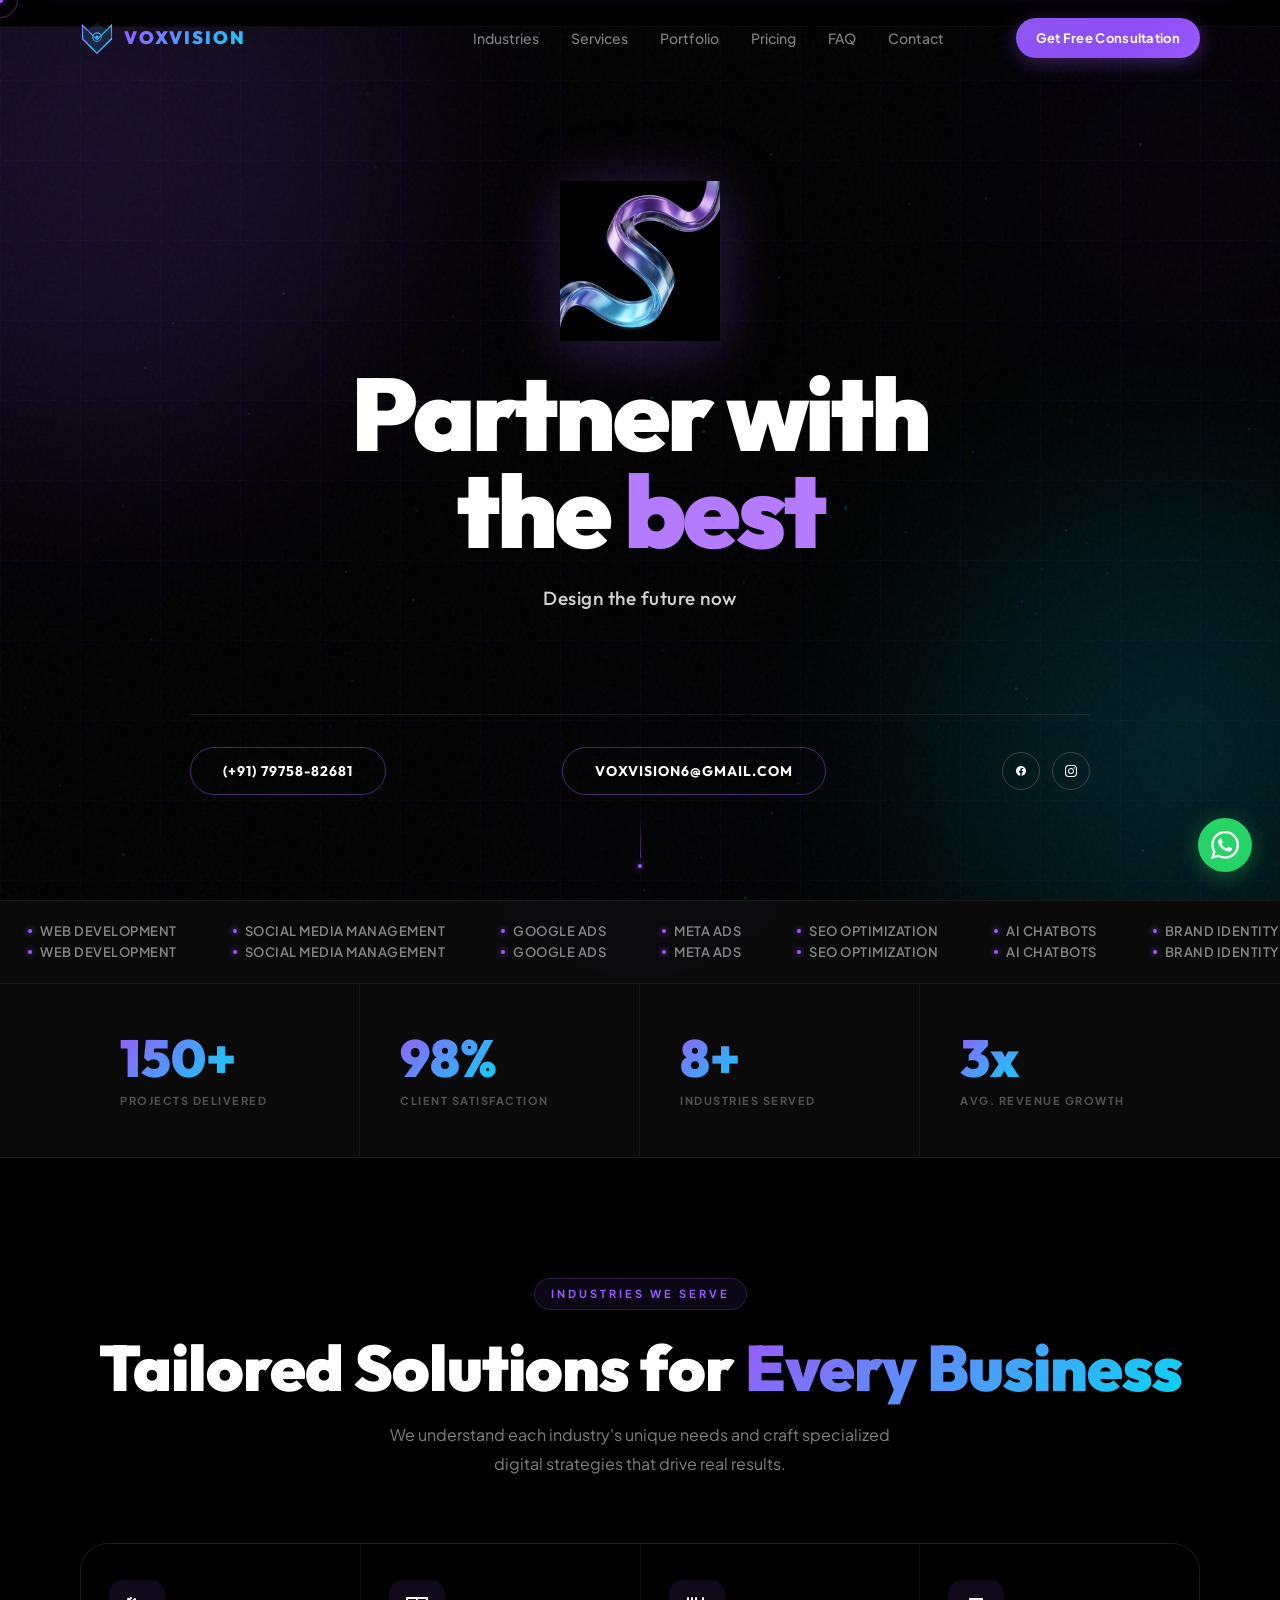
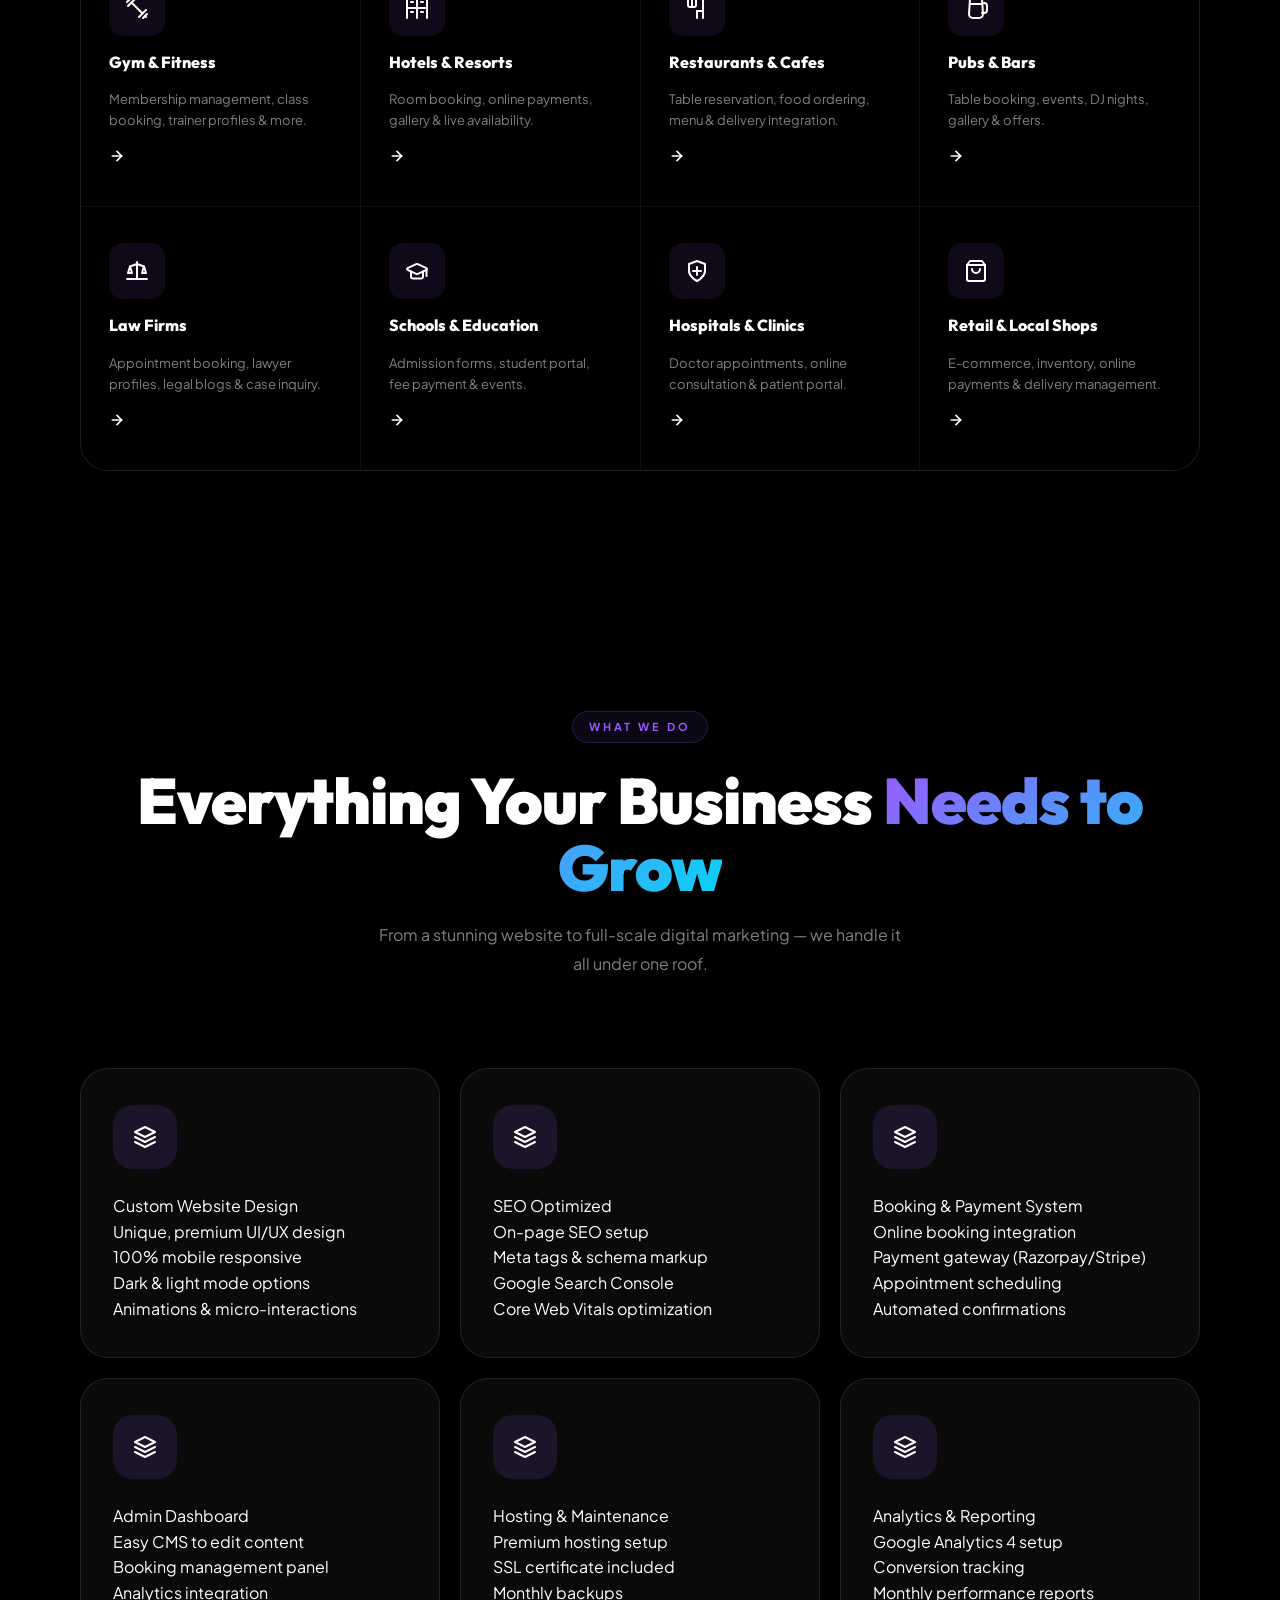
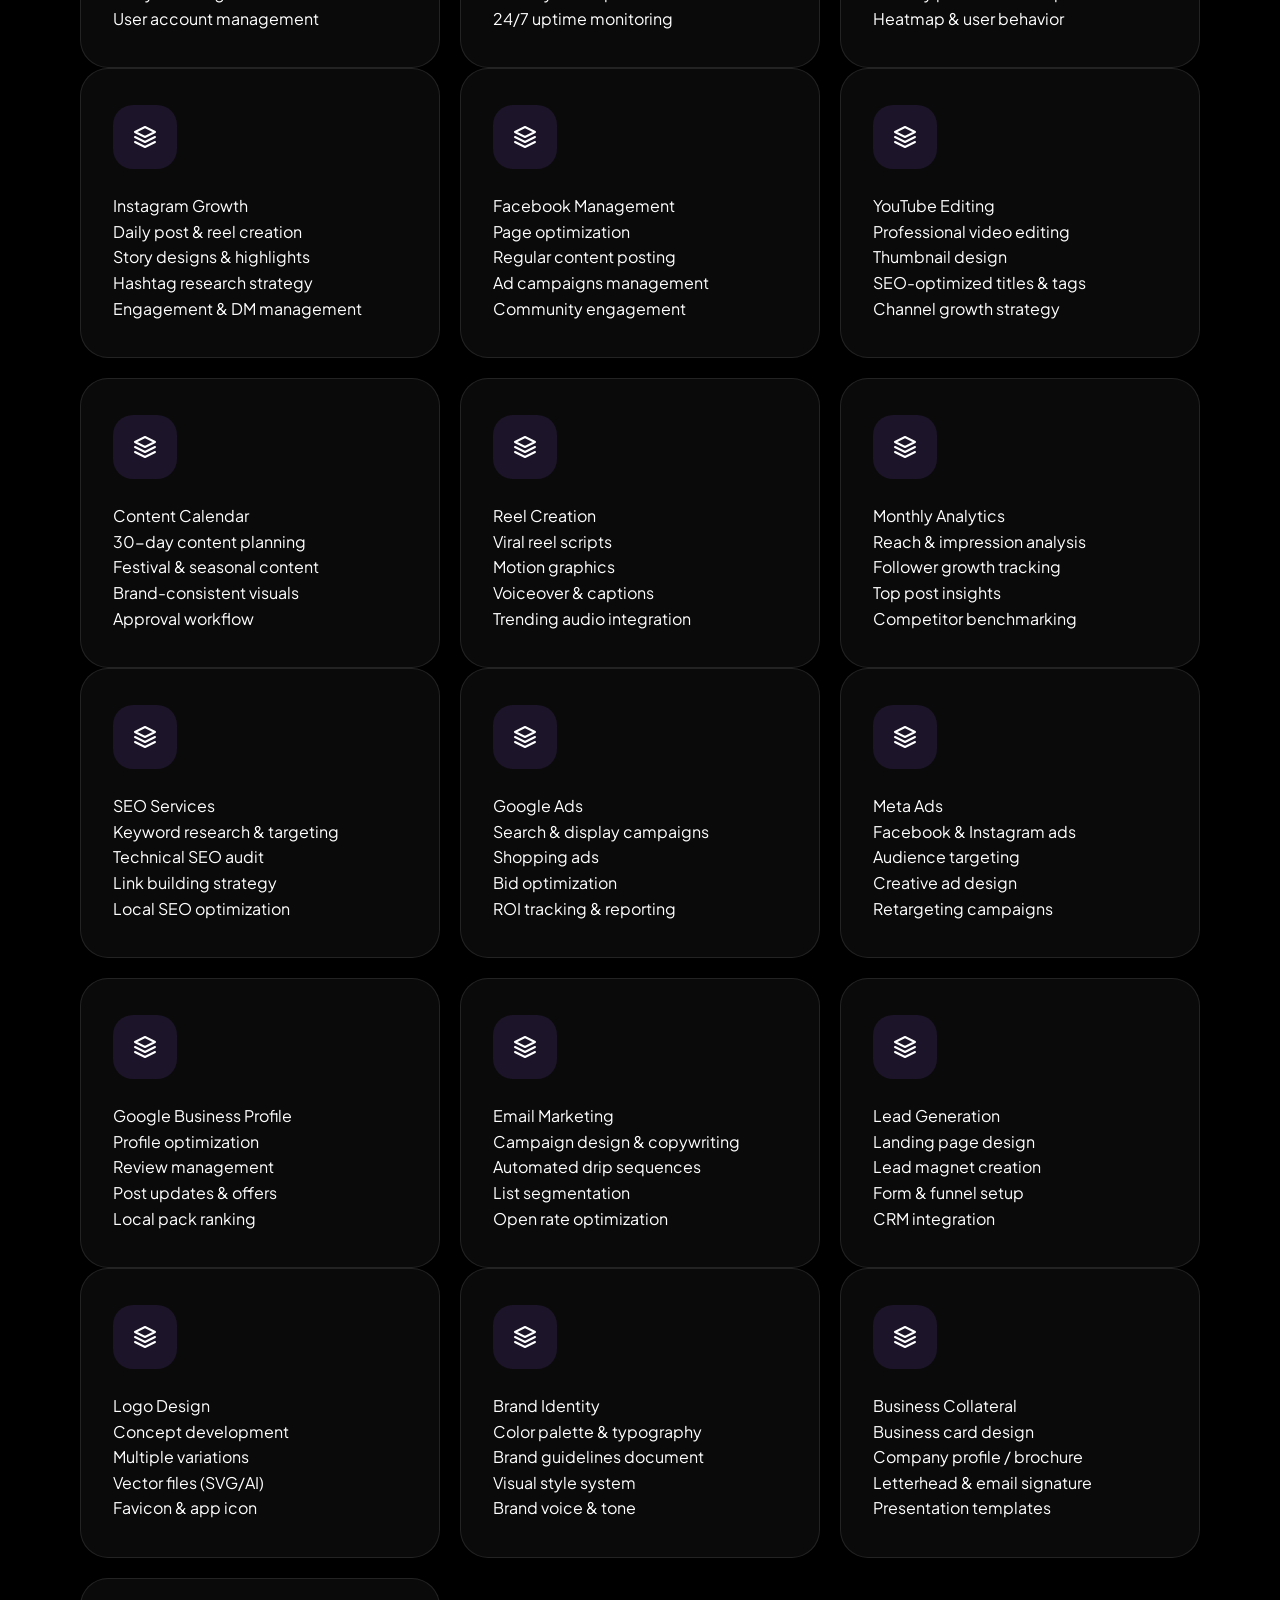
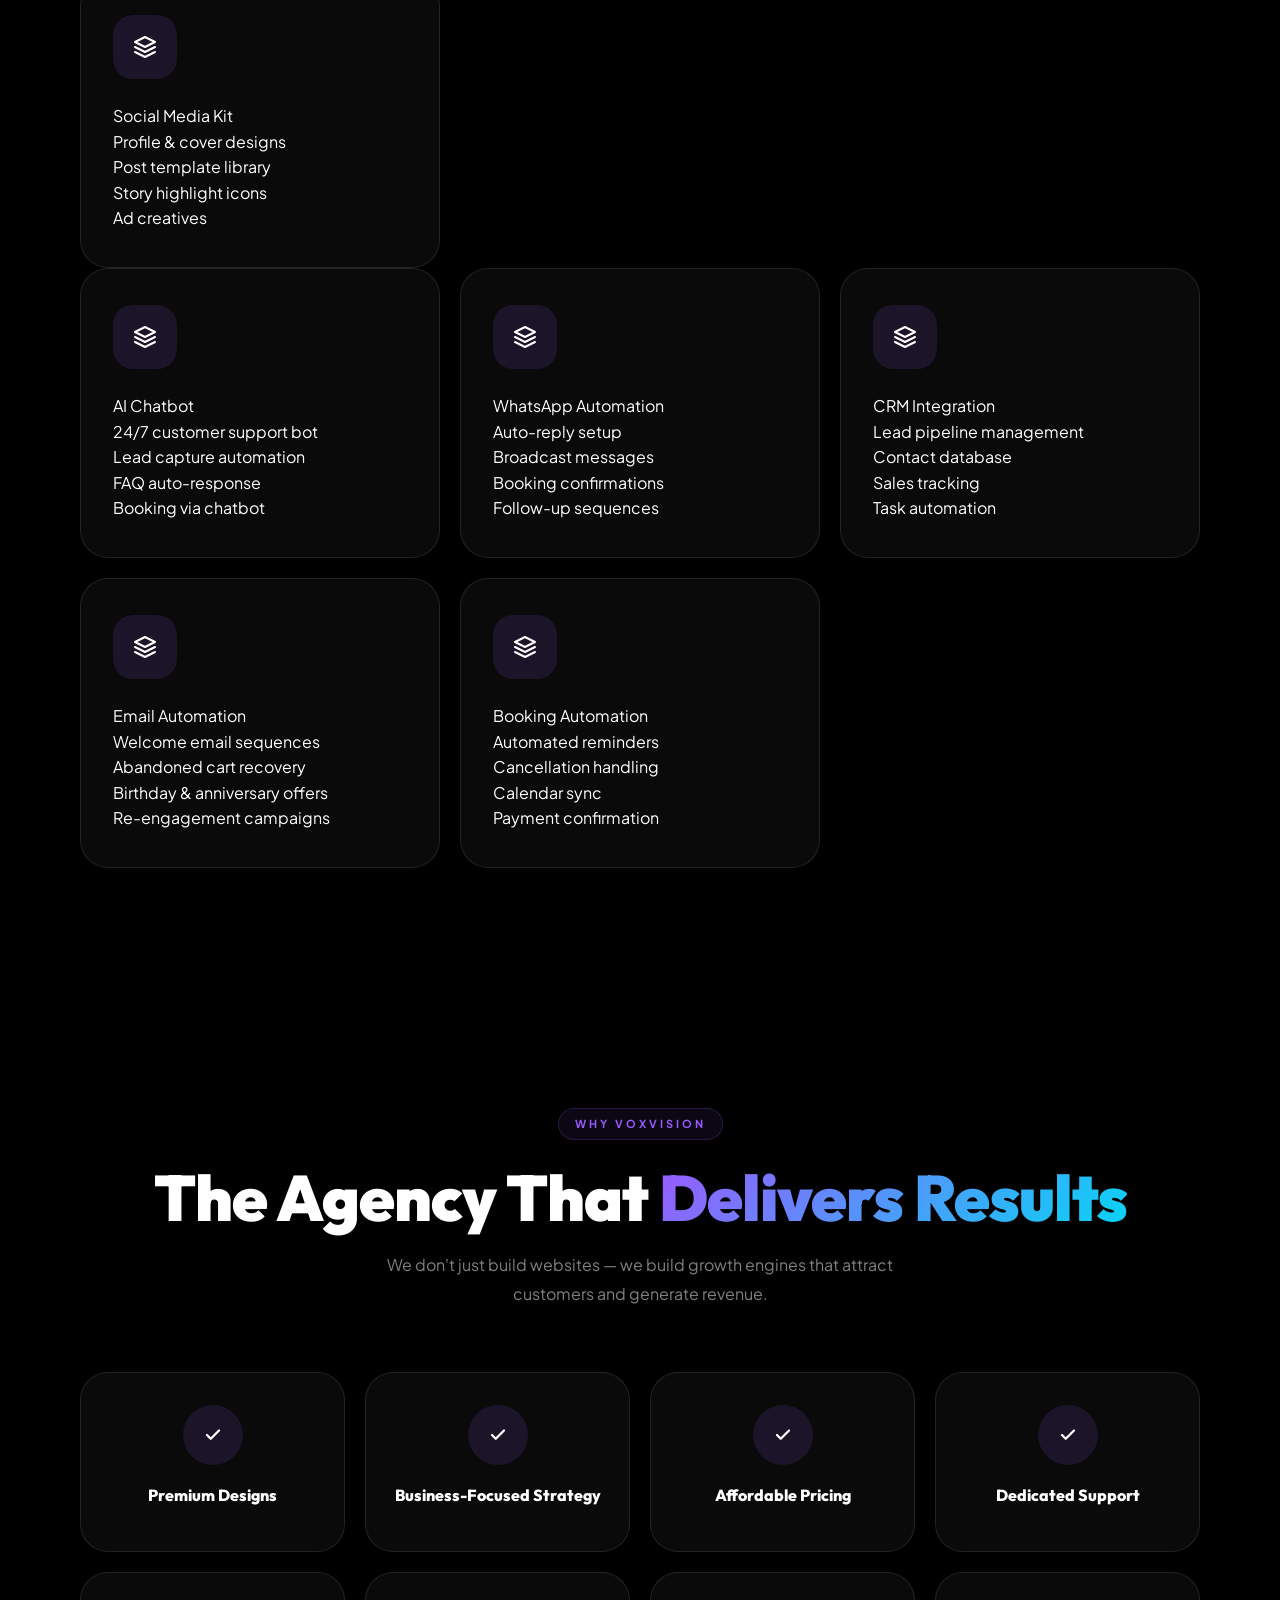
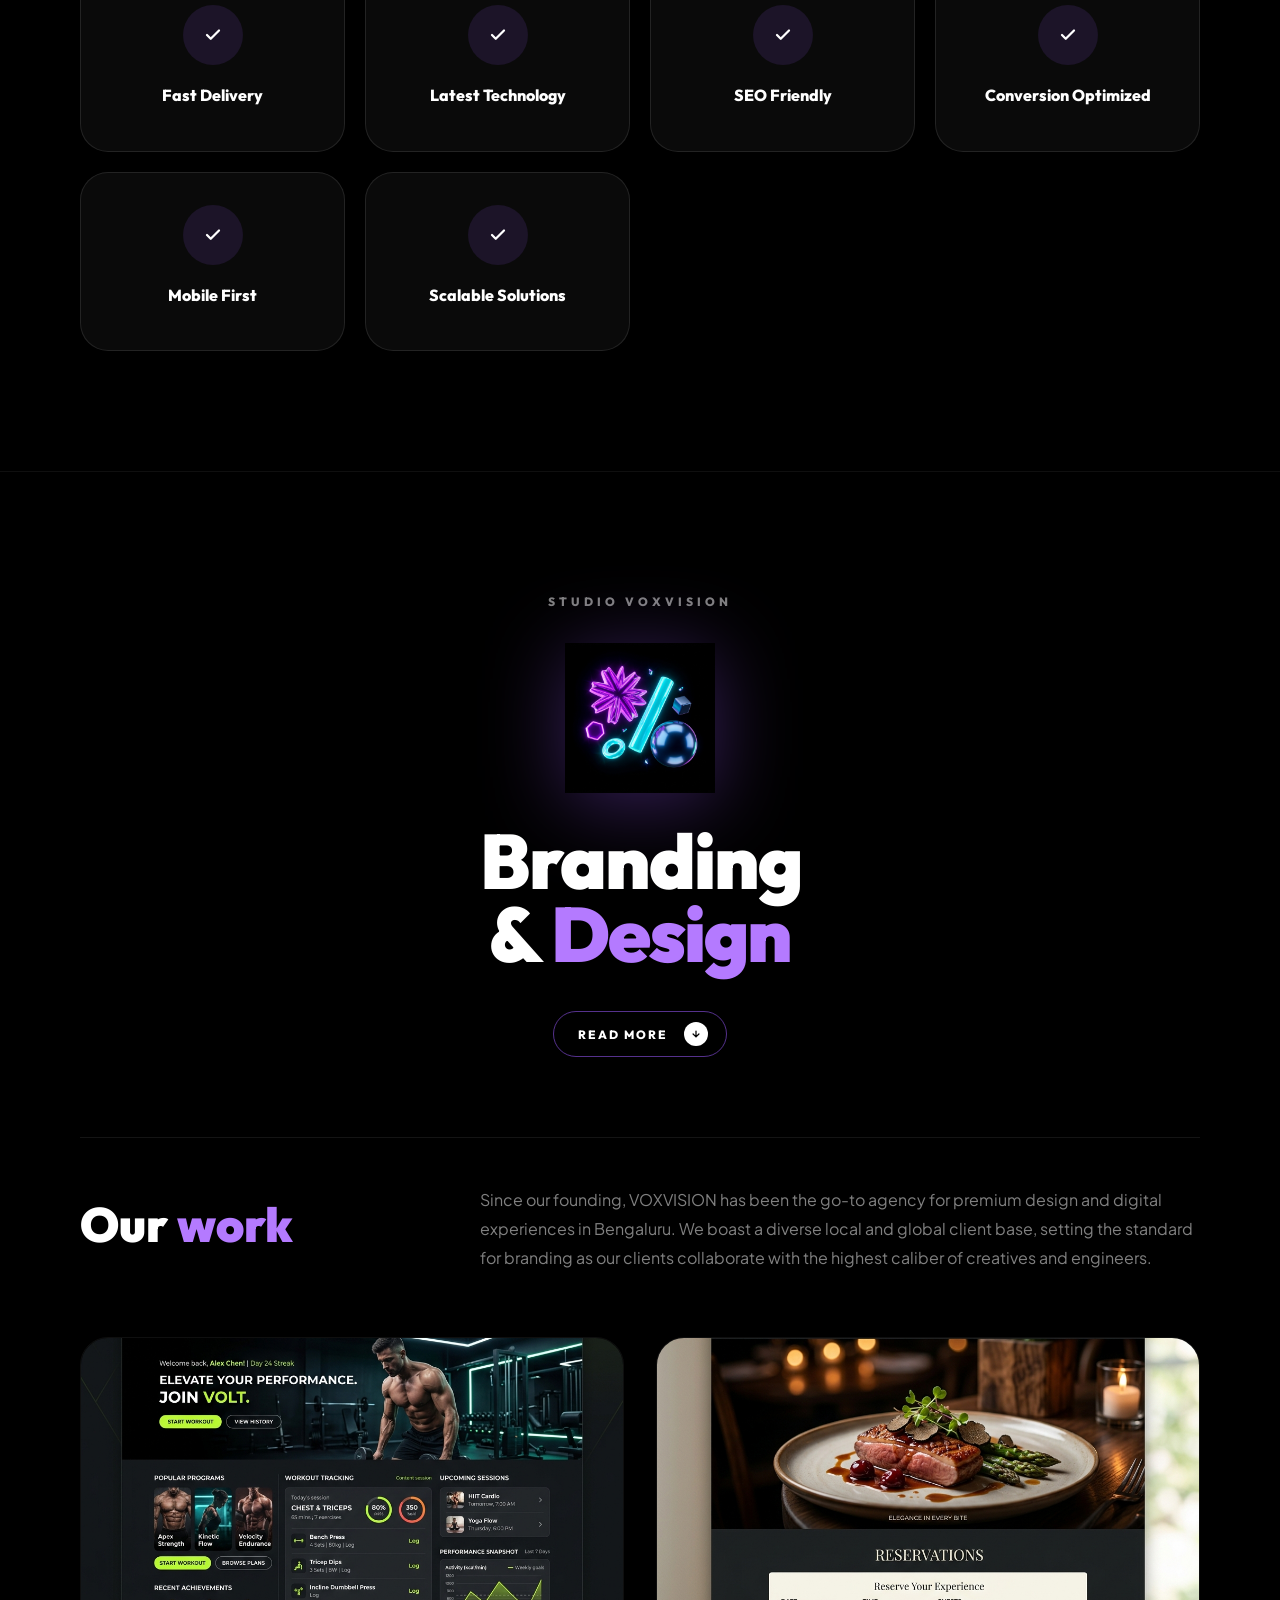
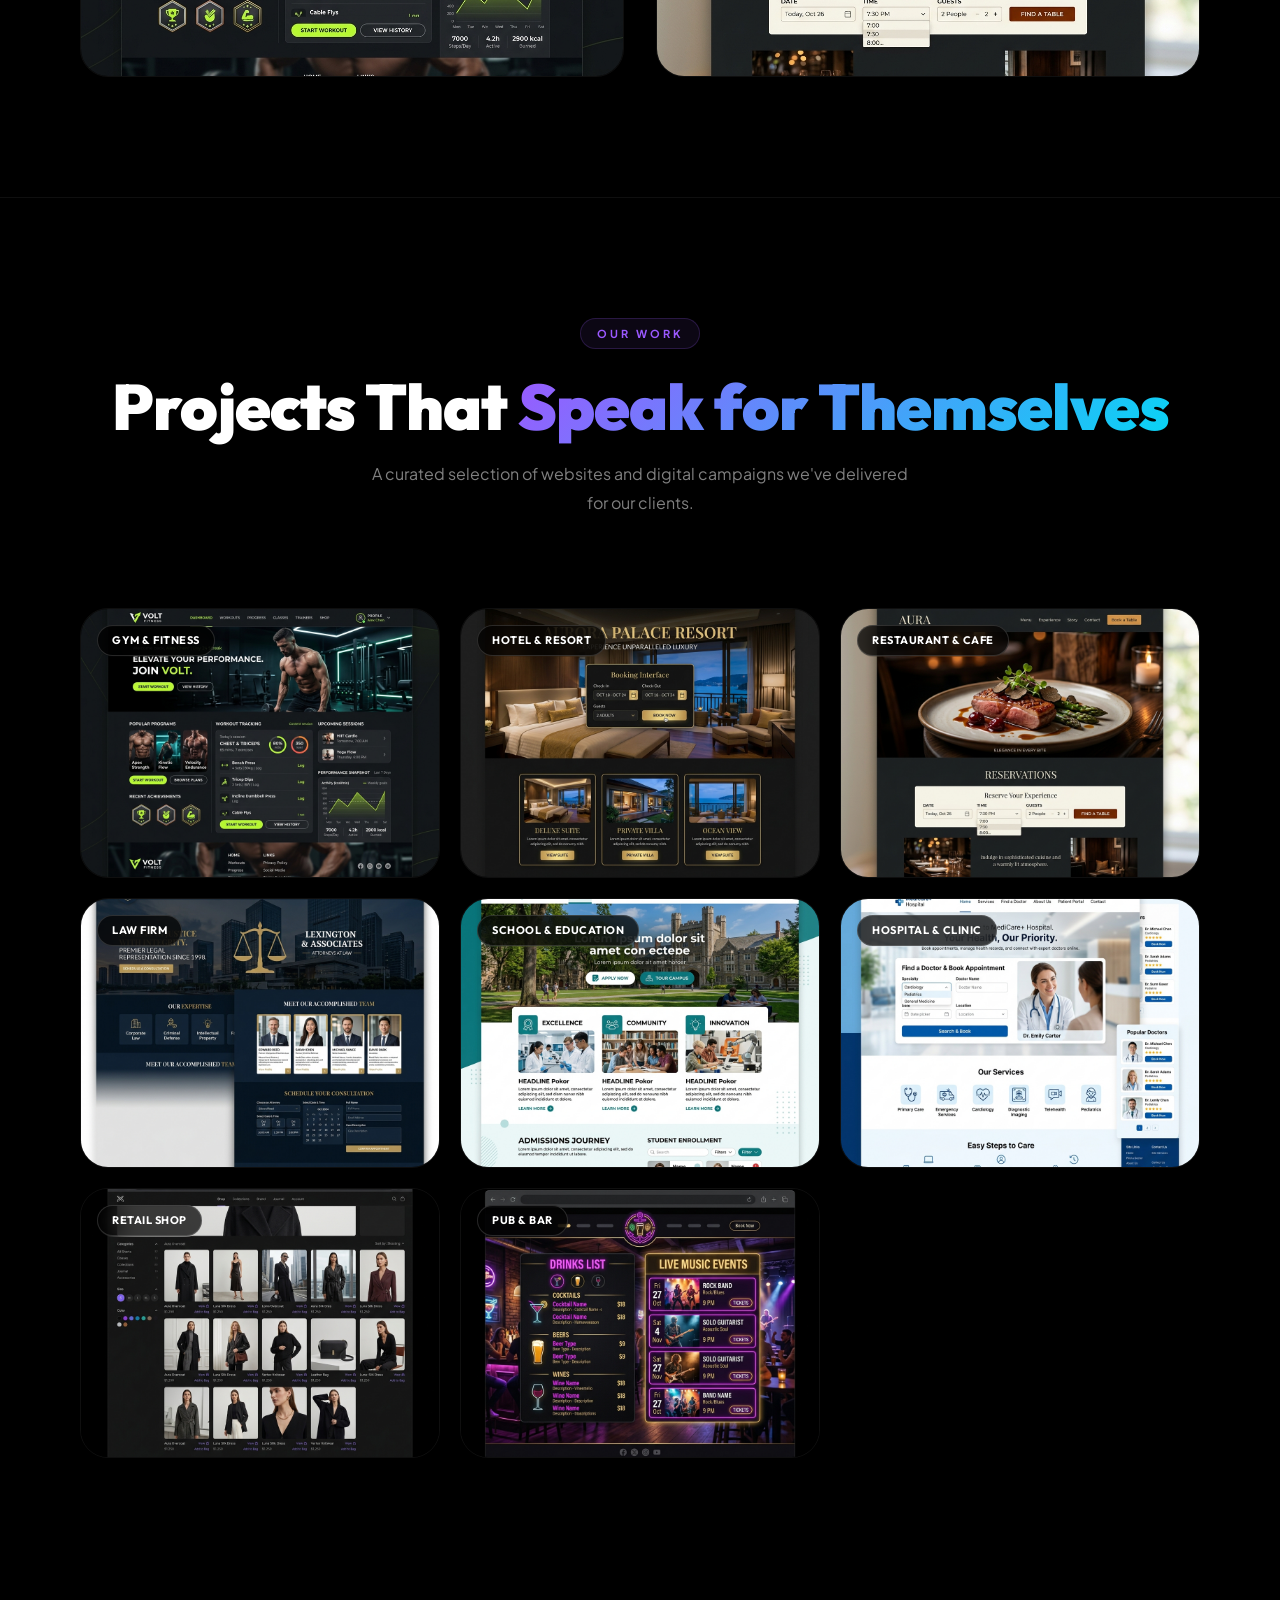
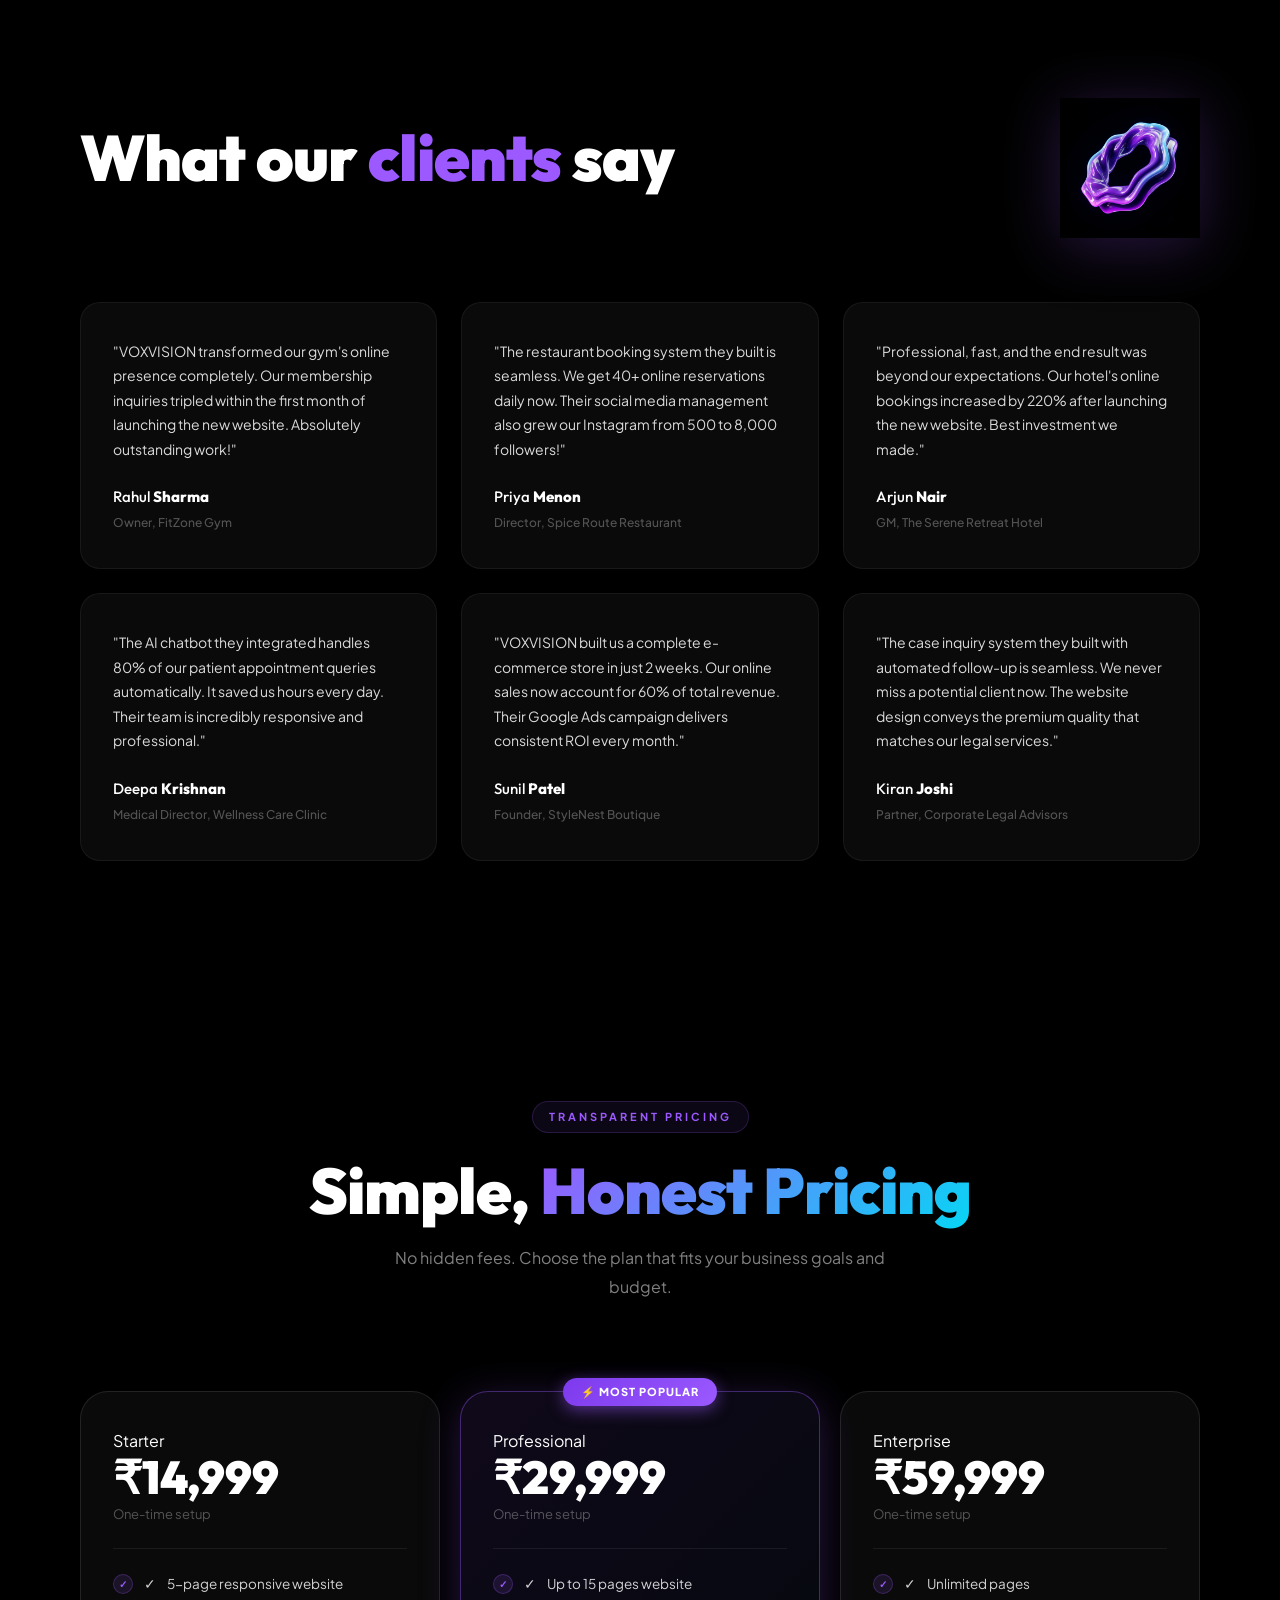
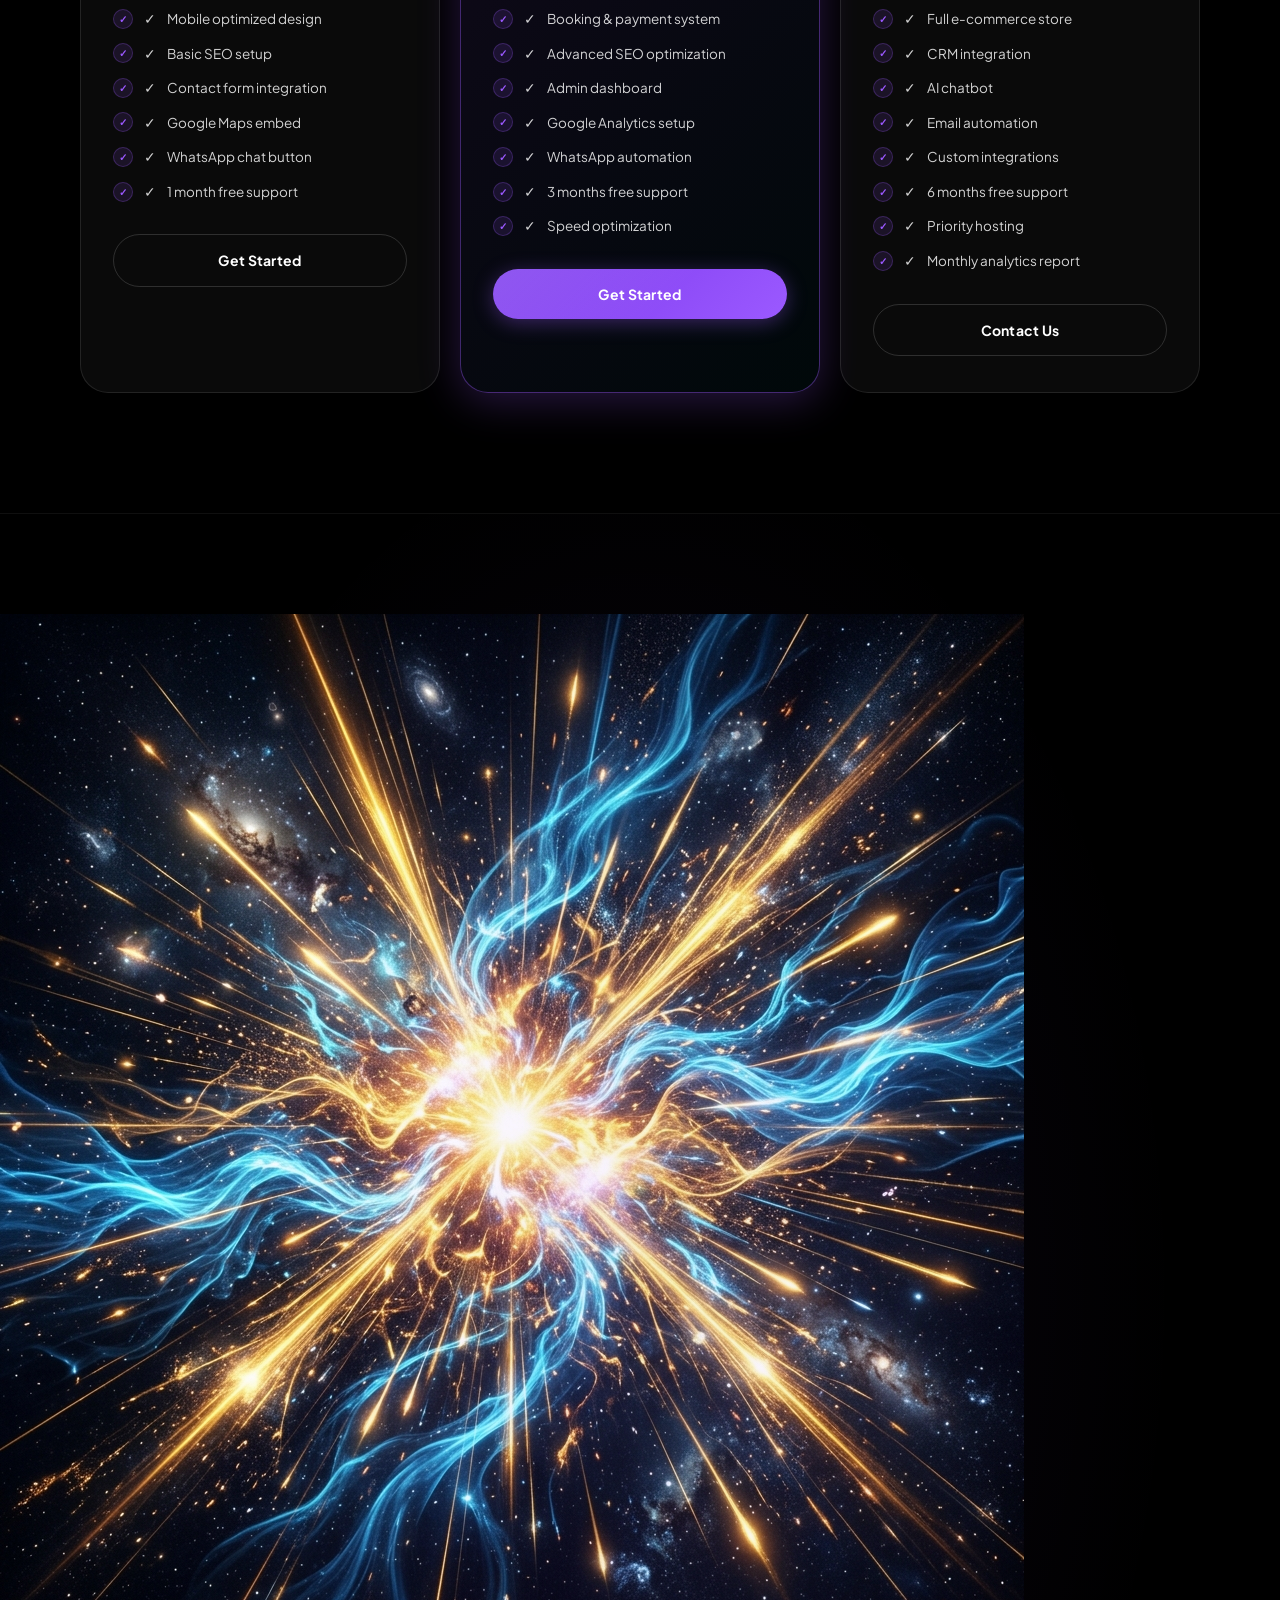
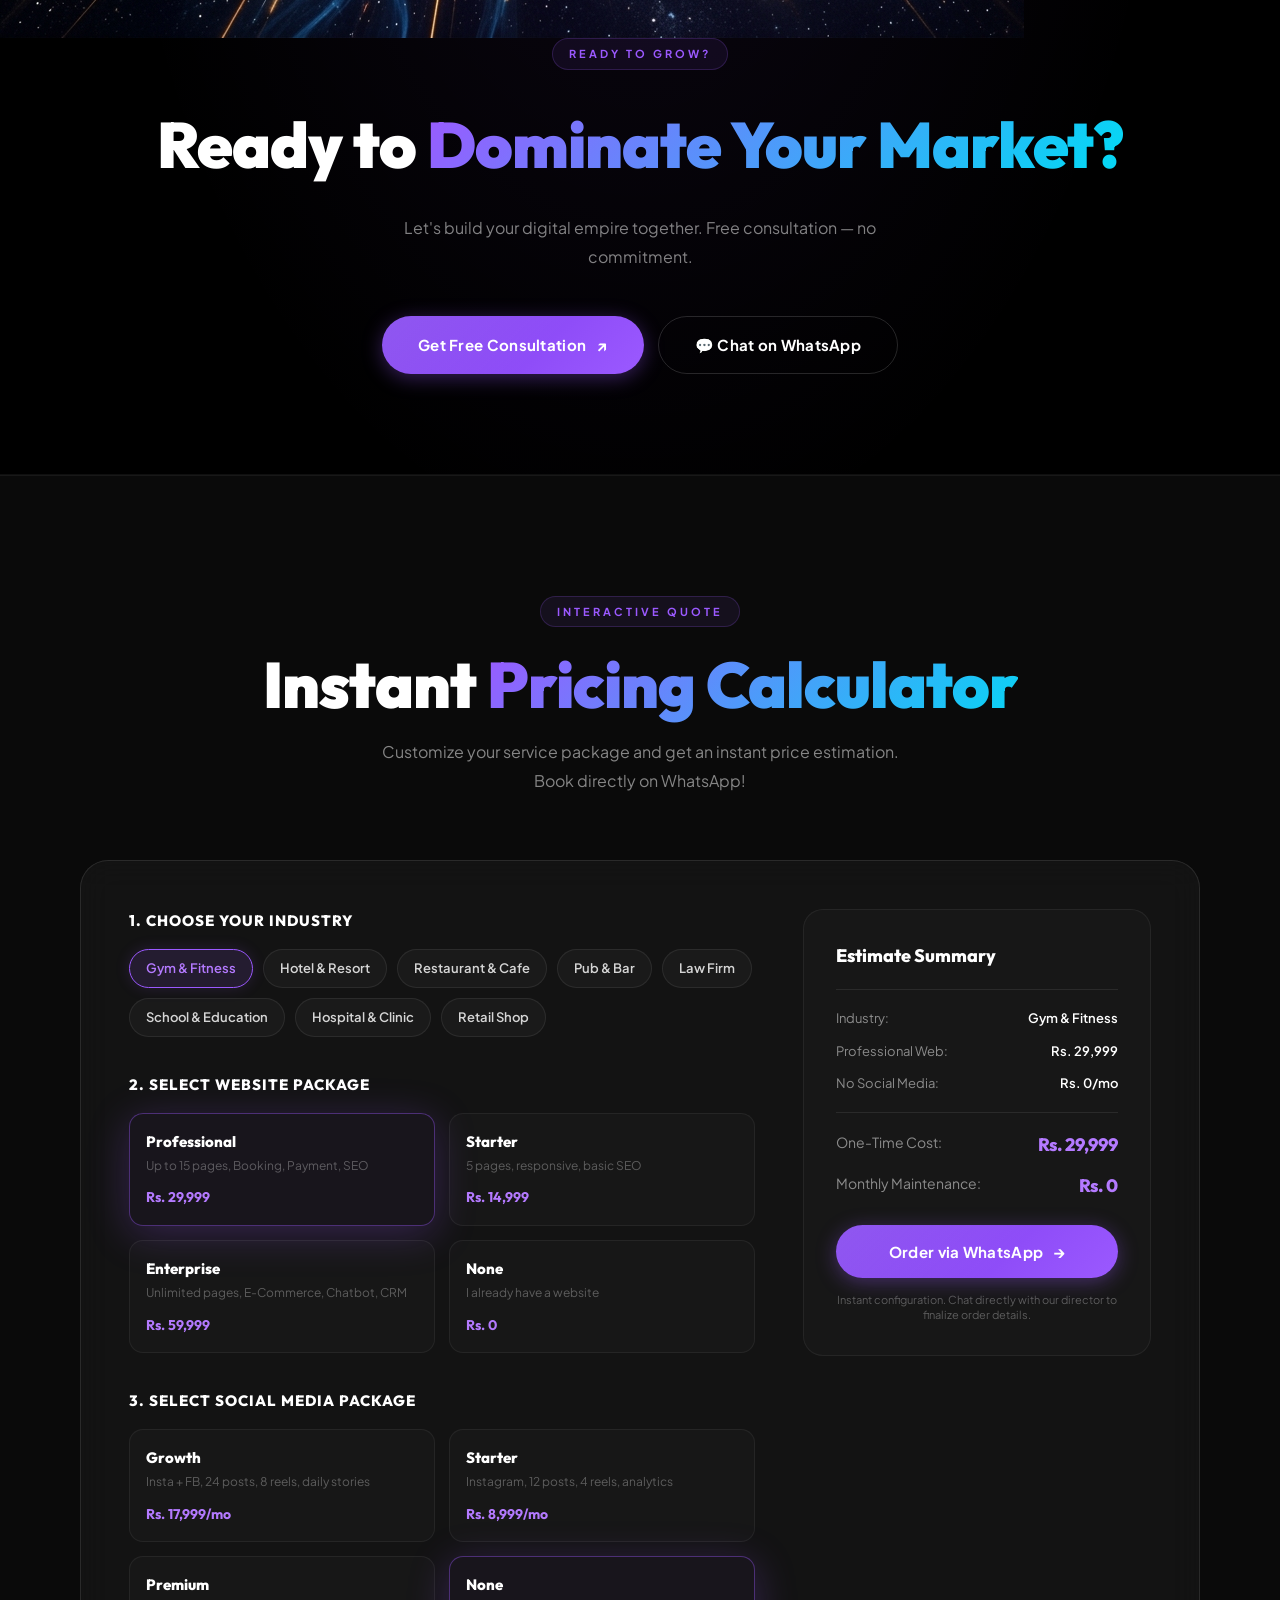
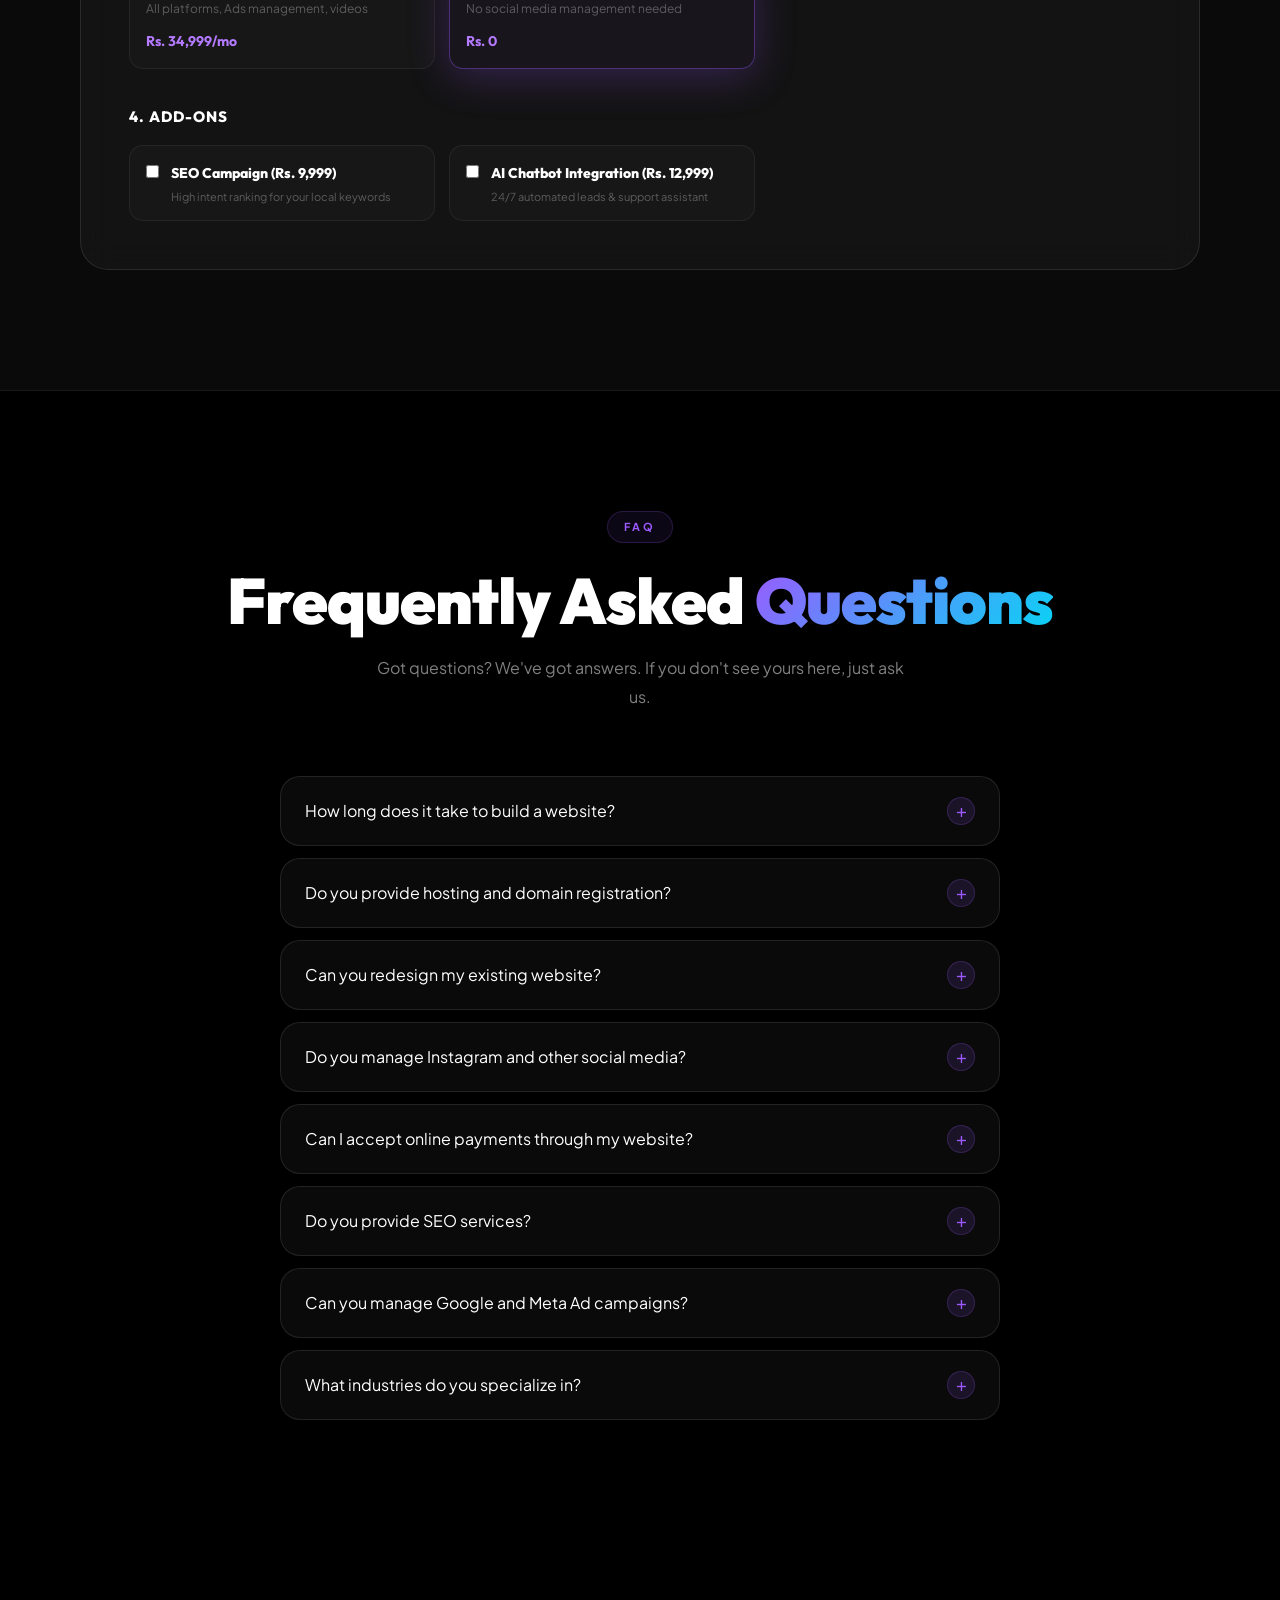
==== commit 03eff224: "feat: initial commit with production readiness fixes and legal pages" ====
--- a/index.html
+++ b/index.html
@@ -3,31 +3,122 @@
 <head>
   <meta charset="UTF-8" />
   <meta name="viewport" content="width=device-width, initial-scale=1.0" />
-  <title>VOXVISION â€” We Build Brands That Dominate Digital</title>
+  <title>VOXVISION — We Build Brands That Dominate Digital</title>
   <meta name="description" content="VOXVISION is a premium digital agency offering website development, social media management, SEO, branding, AI chatbots, and business automation for local businesses in Bengaluru." />
   <meta name="keywords" content="digital agency Bengaluru, website development, social media management, SEO, Google Ads, Meta Ads, branding, AI chatbot, CRM integration" />
-  <meta property="og:title" content="VOXVISION â€” Premium Digital Agency" />
+  <meta property="og:title" content="VOXVISION — Premium Digital Agency" />
   <meta property="og:description" content="We Build Businesses That Dominate Online. Premium websites, social media, SEO & digital marketing." />
   <meta property="og:type" content="website" />
   <link rel="canonical" href="https://voxvision.in/" />
   <!-- Fonts -->
   <link rel="preconnect" href="https://fonts.googleapis.com" />
   <link rel="preconnect" href="https://fonts.gstatic.com" crossorigin />
-  <link href="https://fonts.googleapis.com/css2?family=Syne:wght@400;500;600;700;800&family=Inter:wght@300;400;500;600;700&display=swap" rel="stylesheet" />
+  <link href="https://fonts.googleapis.com/css2?family=Outfit:wght@300;400;500;600;700;800;900&family=Plus+Jakarta+Sans:wght@300;400;500;600;700&display=swap" rel="stylesheet" />
   <!-- Swiper -->
   <link rel="stylesheet" href="https://cdn.jsdelivr.net/npm/swiper@11/swiper-bundle.min.css" />
   <!-- Styles -->
   <link rel="stylesheet" href="css/style.css" />
   <link rel="stylesheet" href="css/animations.css" />
   <link rel="stylesheet" href="css/responsive.css" />
+  <!-- JSON-LD Schema Markup for Local SEO -->
+  <script type="application/ld+json">
+  {
+    "@context": "https://schema.org",
+    "@type": "ProfessionalService",
+    "name": "VOXVISION",
+    "image": "https://voxvision.in/images/hero_dark_visual.png",
+    "@id": "https://voxvision.in/#website",
+    "url": "https://voxvision.in/",
+    "telephone": "+917975882681",
+    "priceRange": "",
+    "address": {
+      "@type": "PostalAddress",
+      "streetAddress": "AECS Layout",
+      "addressLocality": "Bengaluru",
+      "addressRegion": "Karnataka",
+      "postalCode": "560037",
+      "addressCountry": "IN"
+    },
+    "geo": {
+      "@type": "GeoCoordinates",
+      "latitude": 12.9698,
+      "longitude": 77.7123
+    },
+    "openingHoursSpecification": {
+      "@type": "OpeningHoursSpecification",
+      "dayOfWeek": [
+        "Monday",
+        "Tuesday",
+        "Wednesday",
+        "Thursday",
+        "Friday",
+        "Saturday",
+        "Sunday"
+      ],
+      "opens": "00:00",
+      "closes": "23:59"
+    },
+    "sameAs": [
+      "https://facebook.com",
+      "https://instagram.com/Voxvi.sion",
+      "https://linkedin.com"
+    ]
+  }
+  </script>
 </head>
 <body>
 
-<!-- â•â•â•â•â•â•â•â•â•â•â•â•â•â•â•â•â•â•â•â•â•â•â•â•â•â•â• NAVBAR â•â•â•â•â•â•â•â•â•â•â•â•â•â•â•â•â•â•â•â•â•â•â•â•â•â•â• -->
+<!-- ══════════════════════ LOADING SCREEN ══════════════════════ -->
+<div class="loading-screen" id="loading-screen" aria-hidden="true">
+  <div class="loading-logo">
+    <svg width="60" height="60" viewBox="0 0 80 80" fill="none" xmlns="http://www.w3.org/2000/svg">
+      <defs>
+        <linearGradient id="lg-load" x1="0" y1="0" x2="1" y2="1">
+          <stop offset="0%" stop-color="#9b59ff"/>
+          <stop offset="50%" stop-color="#22d3ee"/>
+          <stop offset="100%" stop-color="#7c3aed"/>
+        </linearGradient>
+      </defs>
+      <polygon points="40,4 62,22 74,10 74,42 40,76 6,42 6,10 18,22" fill="url(#lg-load)" opacity="0.12"/>
+      <polyline points="18,22 6,10 6,42" stroke="url(#lg-load)" stroke-width="2.5" fill="none" stroke-linecap="round"/>
+      <polyline points="62,22 74,10 74,42" stroke="url(#lg-load)" stroke-width="2.5" fill="none" stroke-linecap="round"/>
+      <polyline points="6,42 40,76 74,42" stroke="url(#lg-load)" stroke-width="3" fill="none" stroke-linecap="round" stroke-linejoin="round"/>
+      <circle cx="40" cy="38" r="10" stroke="url(#lg-load)" stroke-width="2.5" fill="none"/>
+      <circle cx="40" cy="38" r="4" fill="url(#lg-load)"/>
+    </svg>
+    <div class="loading-logo-text">VOXVISION</div>
+    <div class="loading-bar-wrap">
+      <div class="loading-bar"></div>
+    </div>
+  </div>
+</div>
+
+<!-- ══════════════════════ CUSTOM CURSOR ══════════════════════ -->
+<div class="cursor-dot" aria-hidden="true"></div>
+<div class="cursor-ring" aria-hidden="true"></div>
+
+<!-- ══════════════════════════ NAVBAR ═════════════════════════ -->
 <nav class="navbar" id="navbar" aria-label="Main navigation">
   <div class="nav-container">
     <a href="index.html" class="nav-logo" aria-label="VOXVISION Home">
-      <svg class="logo-svg" viewBox="0 0 80 80" fill="none" xmlns="http://www.w3.org/2000/svg"><defs><linearGradient id="g1" x1="0" y1="0" x2="1" y2="1"><stop offset="0%" stop-color="#C9A84C"/><stop offset="50%" stop-color="#F0D780"/><stop offset="100%" stop-color="#C9A84C"/></linearGradient></defs><polygon points="40,4 62,22 74,10 74,42 40,76 6,42 6,10 18,22" fill="url(#g1)" opacity="0.15"/><polyline points="18,22 6,10 6,42" stroke="url(#g1)" stroke-width="3" fill="none" stroke-linecap="round"/><polyline points="62,22 74,10 74,42" stroke="url(#g1)" stroke-width="3" fill="none" stroke-linecap="round"/><polyline points="6,42 40,76 74,42" stroke="url(#g1)" stroke-width="3.5" fill="none" stroke-linecap="round" stroke-linejoin="round"/><line x1="18" y1="22" x2="40" y2="44" stroke="url(#g1)" stroke-width="2.5" stroke-linecap="round"/><line x1="62" y1="22" x2="40" y2="44" stroke="url(#g1)" stroke-width="2.5" stroke-linecap="round"/><circle cx="40" cy="38" r="10" stroke="url(#g1)" stroke-width="2.5" fill="none"/><circle cx="40" cy="38" r="4" fill="url(#g1)"/><line x1="40" y1="28" x2="40" y2="44" stroke="url(#g1)" stroke-width="1.5" stroke-linecap="round"/></svg>
+      <svg class="logo-svg" viewBox="0 0 80 80" fill="none" xmlns="http://www.w3.org/2000/svg">
+        <defs>
+          <linearGradient id="g1" x1="0" y1="0" x2="1" y2="1">
+            <stop offset="0%" stop-color="#9b59ff"/>
+            <stop offset="50%" stop-color="#22d3ee"/>
+            <stop offset="100%" stop-color="#7c3aed"/>
+          </linearGradient>
+        </defs>
+        <polygon points="40,4 62,22 74,10 74,42 40,76 6,42 6,10 18,22" fill="url(#g1)" opacity="0.15"/>
+        <polyline points="18,22 6,10 6,42" stroke="url(#g1)" stroke-width="3" fill="none" stroke-linecap="round"/>
+        <polyline points="62,22 74,10 74,42" stroke="url(#g1)" stroke-width="3" fill="none" stroke-linecap="round"/>
+        <polyline points="6,42 40,76 74,42" stroke="url(#g1)" stroke-width="3.5" fill="none" stroke-linecap="round" stroke-linejoin="round"/>
+        <line x1="18" y1="22" x2="40" y2="44" stroke="url(#g1)" stroke-width="2.5" stroke-linecap="round"/>
+        <line x1="62" y1="22" x2="40" y2="44" stroke="url(#g1)" stroke-width="2.5" stroke-linecap="round"/>
+        <circle cx="40" cy="38" r="10" stroke="url(#g1)" stroke-width="2.5" fill="none"/>
+        <circle cx="40" cy="38" r="4" fill="url(#g1)"/>
+        <line x1="40" y1="28" x2="40" y2="44" stroke="url(#g1)" stroke-width="1.5" stroke-linecap="round"/>
+      </svg>
       <span class="logo-text">VOXVISION</span>
     </a>
 
@@ -58,65 +149,49 @@
   <a href="#pricing" class="mobile-link">Pricing</a>
   <a href="#faq" class="mobile-link">FAQ</a>
   <a href="#contact" class="mobile-link">Contact</a>
-  <a href="#contact" class="btn btn-primary" style="margin-top:8px;">Get Free Consultation</a>
+  <a href="#contact" class="btn btn-primary" style="margin-top:16px;justify-content:center;">Get Free Consultation</a>
 </div>
 
-<!-- â•â•â•â•â•â•â•â•â•â•â•â•â•â•â•â•â•â•â•â•â•â•â•â•â•â•â• HERO â•â•â•â•â•â•â•â•â•â•â•â•â•â•â•â•â•â•â•â•â•â•â•â•â•â•â• -->
+<!-- ── HERO ── -->
 <section class="hero" id="home" aria-label="Hero section">
   <canvas id="hero-canvas" aria-hidden="true"></canvas>
-  <div class="hero-bg-gradient" aria-hidden="true"></div>
-  <div class="hero-grid" aria-hidden="true"></div>
   <div class="noise-overlay" aria-hidden="true"></div>
 
-  <!-- Glow Orbs -->
-  <div class="glow-orb glow-blue" style="width:600px;height:600px;top:-100px;left:-200px;" aria-hidden="true"></div>
-  <div class="glow-orb glow-purple" style="width:500px;height:500px;bottom:-100px;right:-100px;" aria-hidden="true"></div>
-
-  <div class="hero-content">
-    <div class="hero-badge fade-in stagger-1">
-      <span class="hero-badge-dot">NEW</span>
-      Premium Digital Agency Â· Bengaluru
-    </div>
-
+  <!-- Background Orbs -->
+  <div class="hero-orb hero-orb-1" aria-hidden="true"></div>
+  <div class="hero-orb hero-orb-2" aria-hidden="true"></div>
+
+  <div class="container hero-centered-container">
+    <!-- Top 3D Ribbon Shape -->
+    <div class="hero-top-shape fade-up stagger-1">
+      <img src="images/wave_3d_glow.png" alt="3D Wave Ribbon" class="hero-3d-wave" />
+    </div>
+
+    <!-- Title -->
     <h1 class="hero-title fade-up stagger-2">
-      We Build Businesses<br />
-      That <span class="text-gradient">Dominate Online.</span>
+      Partner with<br>the <span class="accent">best</span>
     </h1>
 
-    <p class="hero-subtitle fade-up stagger-3">
-      From stunning websites to powerful social media marketing, VOXVISION helps local businesses attract more customers, increase bookings, and grow revenue.
+    <!-- Subtitle -->
+    <p class="hero-subtitle centered fade-up stagger-3">
+      Design the future now
     </p>
 
-    <div class="hero-buttons fade-up stagger-4">
-      <a href="#contact" class="btn btn-primary btn-lg" id="hero-cta-primary">
-        Get Free Consultation
-        <span class="btn-arrow">â†’</span>
-      </a>
-      <a href="#services" class="btn btn-secondary btn-lg" id="hero-cta-secondary">
-        View Our Services
-      </a>
-    </div>
-
-    <div class="hero-stats fade-up stagger-5">
-      <div class="hero-stat">
-        <div class="hero-stat-icon">âœ“</div>
-        100% Responsive Websites
-      </div>
-      <div class="hero-stat">
-        <div class="hero-stat-icon">âš¡</div>
-        Fast Delivery
-      </div>
-      <div class="hero-stat">
-        <div class="hero-stat-icon">ðŸ”</div>
-        SEO Optimized
-      </div>
-      <div class="hero-stat">
-        <div class="hero-stat-icon">ðŸ“±</div>
-        Mobile Friendly
-      </div>
-      <div class="hero-stat">
-        <div class="hero-stat-icon">ðŸ”’</div>
-        Secure Payment Integration
+    <!-- Bottom Row (Pill Links & Socials) -->
+    <div class="hero-bottom-bar fade-up stagger-4">
+      <a href="tel:+917975882681" class="btn btn-pill-premium">(+91) 79758-82681</a>
+      <a href="mailto:voxvision6@gmail.com" class="btn btn-pill-premium">VOXVISION6@GMAIL.COM</a>
+      <div class="hero-social-circles">
+        <a href="https://facebook.com" target="_blank" rel="noopener" class="social-circle" aria-label="Facebook">
+          <svg width="12" height="12" viewBox="0 0 24 24" fill="white" xmlns="http://www.w3.org/2000/svg">
+            <path d="M22 12C22 6.47715 17.5228 2 12 2C6.47715 2 2 6.47715 2 12C2 16.9913 5.65684 21.1283 10.4375 21.8785V14.8906H7.89844V12H10.4375V9.79688C10.4375 7.29063 11.9305 5.90625 14.2148 5.90625C15.3086 5.90625 16.4766 6.10156 16.4766 6.10156V8.5625H15.2148C13.9719 8.5625 13.5859 9.33333 13.5859 10.125V12H16.3594L15.9156 14.8906H13.5859V21.8785C18.3432 21.1283 22 16.9913 22 12Z"/>
+          </svg>
+        </a>
+        <a href="https://instagram.com" target="_blank" rel="noopener" class="social-circle" aria-label="Instagram">
+          <svg width="12" height="12" viewBox="0 0 24 24" fill="white" xmlns="http://www.w3.org/2000/svg">
+            <path d="M12 2.163c3.204 0 3.584.012 4.85.07 3.252.148 4.771 1.691 4.919 4.919.058 1.265.069 1.645.069 4.849 0 3.205-.012 3.584-.069 4.849-.149 3.225-1.664 4.771-4.919 4.919-1.266.058-1.644.07-4.85.07-3.204 0-3.584-.012-4.849-.07-3.26-.149-4.771-1.699-4.919-4.92-.058-1.265-.07-1.644-.07-4.849 0-3.204.013-3.583.07-4.849.149-3.227 1.664-4.771 4.919-4.919 1.266-.057 1.645-.069 4.849-.069zm0-2c-3.259 0-3.667.014-4.947.072-4.358.2-6.78 2.618-6.98 6.98-.059 1.281-.073 1.689-.073 4.948 0 3.259.014 3.668.072 4.948.2 4.358 2.618 6.78 6.98 6.98 1.281.058 1.689.072 4.948.072 3.259 0 3.668-.014 4.948-.072 4.354-.2 6.782-2.618 6.979-6.98.059-1.28.073-1.689.073-4.948 0-3.259-.014-3.667-.072-4.947-.196-4.354-2.617-6.78-6.979-6.98-1.281-.059-1.69-.073-4.949-.073zm0 5.838c-3.403 0-6.162 2.759-6.162 6.162s2.759 6.163 6.162 6.163 6.162-2.759 6.162-6.163c0-3.403-2.759-6.162-6.162-6.162zm0 10.162c-2.209 0-4-1.79-4-4 0-2.209 1.791-4 4-4s4 1.791 4 4c0 2.21-1.791 4-4 4zm6.406-11.845c-.796 0-1.441.645-1.441 1.44s.645 1.44 1.441 1.44c.795 0 1.439-.645 1.439-1.44s-.644-1.44-1.439-1.44z"/>
+          </svg>
+        </a>
       </div>
     </div>
   </div>
@@ -127,32 +202,54 @@
   </div>
 </section>
 
-<!-- â•â•â•â•â•â•â•â•â•â•â•â•â•â•â•â•â•â•â•â•â•â•â• STATS BAR â•â•â•â•â•â•â•â•â•â•â•â•â•â•â•â•â•â•â•â•â•â•â•â•â•â•â•â• -->
-<section class="section" style="padding: 0; background: var(--bg-2);" aria-label="Company statistics">
+<!-- ════════════════════════ MARQUEE ══════════════════════════ -->
+<div class="marquee-section" aria-hidden="true">
+  <div class="marquee-track">
+    <span class="marquee-item"><span class="marquee-dot"></span>Web Development</span>
+    <span class="marquee-item"><span class="marquee-dot"></span>Social Media Management</span>
+    <span class="marquee-item"><span class="marquee-dot"></span>Google Ads</span>
+    <span class="marquee-item"><span class="marquee-dot"></span>Meta Ads</span>
+    <span class="marquee-item"><span class="marquee-dot"></span>SEO Optimization</span>
+    <span class="marquee-item"><span class="marquee-dot"></span>AI Chatbots</span>
+    <span class="marquee-item"><span class="marquee-dot"></span>Brand Identity</span>
+    <span class="marquee-item"><span class="marquee-dot"></span>WhatsApp Automation</span>
+    <span class="marquee-item"><span class="marquee-dot"></span>CRM Integration</span>
+    <span class="marquee-item"><span class="marquee-dot"></span>Email Marketing</span>
+    <span class="marquee-item"><span class="marquee-dot"></span>E-Commerce</span>
+    <span class="marquee-item"><span class="marquee-dot"></span>UI/UX Design</span>
+  </div>
+</div>
+
+<!-- ════════════════════════ STATS ════════════════════════════ -->
+<section class="stats-section" aria-label="Company statistics">
   <div class="container">
     <div class="stats-row">
       <div class="stat-item fade-in stagger-1">
-        <div class="stat-number" data-counter data-target="150" data-suffix="+">0+</div>
+        <span class="stat-number" data-counter data-target="150" data-suffix="+">0+</span>
         <div class="stat-label">Projects Delivered</div>
       </div>
       <div class="stat-item fade-in stagger-2">
-        <div class="stat-number" data-counter data-target="98" data-suffix="%">0%</div>
+        <span class="stat-number" data-counter data-target="98" data-suffix="%">0%</span>
         <div class="stat-label">Client Satisfaction</div>
       </div>
       <div class="stat-item fade-in stagger-3">
-        <div class="stat-number" data-counter data-target="8" data-suffix="+">0+</div>
+        <span class="stat-number" data-counter data-target="8" data-suffix="+">0+</span>
         <div class="stat-label">Industries Served</div>
       </div>
       <div class="stat-item fade-in stagger-4">
-        <div class="stat-number" data-counter data-target="3" data-suffix="x">0x</div>
+        <span class="stat-number" data-counter data-target="3" data-suffix="x">0x</span>
         <div class="stat-label">Avg. Revenue Growth</div>
       </div>
     </div>
   </div>
 </section>
 
-<!-- â•â•â•â•â•â•â•â•â•â•â•â•â•â•â•â•â•â•â•â•â•â•â• INDUSTRIES â•â•â•â•â•â•â•â•â•â•â•â•â•â•â•â•â•â•â•â•â•â•â•â•â•â•â• -->
+<!-- ═══════════════════════ INDUSTRIES ════════════════════════ -->
 <section class="section industries" id="industries" aria-label="Industries we serve">
+  <!-- Background orbs -->
+  <div class="section-orb orb-purple" style="width:500px;height:500px;top:-100px;right:-200px;opacity:0.12;" aria-hidden="true"></div>
+  <div class="section-orb orb-blue" style="width:300px;height:300px;bottom:0;left:-100px;opacity:0.1;" aria-hidden="true"></div>
+
   <div class="container">
     <div class="section-header">
       <div class="section-label">Industries We Serve</div>
@@ -162,100 +259,133 @@
 
     <div class="industries-grid" data-stagger>
       <a href="pages/gym.html" class="industry-card" id="industry-gym">
-        <span class="industry-icon">ðŸ‹ï¸</span>
+        <span class="industry-icon">
+          <svg width="24" height="24" viewBox="0 0 24 24" fill="none" stroke="currentColor" stroke-width="2" stroke-linecap="round" stroke-linejoin="round"><path d="m6.5 6.5 11 11"/><path d="m21 21-1-1"/><path d="m3 3 1 1"/><path d="m18 22 4-4"/><path d="m2 6 4-4"/><path d="m3 10 7-7"/><path d="m14 21 7-7"/></svg>
+        </span>
         <div class="industry-name">Gym &amp; Fitness</div>
         <div class="industry-desc">Membership management, class booking, trainer profiles &amp; more.</div>
-        <div class="industry-arrow">â†’</div>
+        <div class="industry-arrow">
+          <svg class="arrow-icon-svg" width="16" height="16" viewBox="0 0 24 24" fill="none" stroke="currentColor" stroke-width="2.5" stroke-linecap="round" stroke-linejoin="round"><line x1="5" y1="12" x2="19" y2="12"/><polyline points="12 5 19 12 12 19"/></svg>
+        </div>
       </a>
       <a href="pages/hotel.html" class="industry-card" id="industry-hotel">
-        <span class="industry-icon">ðŸ¨</span>
+        <span class="industry-icon">
+          <svg width="24" height="24" viewBox="0 0 24 24" fill="none" stroke="currentColor" stroke-width="2" stroke-linecap="round" stroke-linejoin="round"><path d="M2 22V2h20v20"/><path d="M12 2v20"/><path d="M2 12h20"/><path d="M6 6h2"/><path d="M6 16h2"/><path d="M16 6h2"/><path d="M16 16h2"/></svg>
+        </span>
         <div class="industry-name">Hotels &amp; Resorts</div>
         <div class="industry-desc">Room booking, online payments, gallery &amp; live availability.</div>
-        <div class="industry-arrow">â†’</div>
+        <div class="industry-arrow">
+          <svg class="arrow-icon-svg" width="16" height="16" viewBox="0 0 24 24" fill="none" stroke="currentColor" stroke-width="2.5" stroke-linecap="round" stroke-linejoin="round"><line x1="5" y1="12" x2="19" y2="12"/><polyline points="12 5 19 12 12 19"/></svg>
+        </div>
       </a>
       <a href="pages/restaurant.html" class="industry-card" id="industry-restaurant">
-        <span class="industry-icon">ðŸ½ï¸</span>
+        <span class="industry-icon">
+          <svg width="24" height="24" viewBox="0 0 24 24" fill="none" stroke="currentColor" stroke-width="2" stroke-linecap="round" stroke-linejoin="round"><path d="M3 2v7c0 1.1.9 2 2 2h4a2 2 0 0 0 2-2V2"/><path d="M7 2v9"/><path d="M12 15v7"/><path d="M18 2v13"/><path d="M18 22v-7"/><path d="M12 15h6"/></svg>
+        </span>
         <div class="industry-name">Restaurants &amp; Cafes</div>
         <div class="industry-desc">Table reservation, food ordering, menu &amp; delivery integration.</div>
-        <div class="industry-arrow">â†’</div>
+        <div class="industry-arrow">
+          <svg class="arrow-icon-svg" width="16" height="16" viewBox="0 0 24 24" fill="none" stroke="currentColor" stroke-width="2.5" stroke-linecap="round" stroke-linejoin="round"><line x1="5" y1="12" x2="19" y2="12"/><polyline points="12 5 19 12 12 19"/></svg>
+        </div>
       </a>
       <a href="pages/pub.html" class="industry-card" id="industry-pub">
-        <span class="industry-icon">ðŸº</span>
+        <span class="industry-icon">
+          <svg width="24" height="24" viewBox="0 0 24 24" fill="none" stroke="currentColor" stroke-width="2" stroke-linecap="round" stroke-linejoin="round"><path d="M6 3h12l1 15a4 4 0 0 1-4 4H9a4 4 0 0 1-4-4L6 3Z"/><path d="M18 7h2a3 3 0 0 1 3 3v4a3 3 0 0 1-3 3h-2"/><path d="M6 8h12"/></svg>
+        </span>
         <div class="industry-name">Pubs &amp; Bars</div>
         <div class="industry-desc">Table booking, events, DJ nights, gallery &amp; offers.</div>
-        <div class="industry-arrow">â†’</div>
+        <div class="industry-arrow">
+          <svg class="arrow-icon-svg" width="16" height="16" viewBox="0 0 24 24" fill="none" stroke="currentColor" stroke-width="2.5" stroke-linecap="round" stroke-linejoin="round"><line x1="5" y1="12" x2="19" y2="12"/><polyline points="12 5 19 12 12 19"/></svg>
+        </div>
       </a>
       <a href="pages/law.html" class="industry-card" id="industry-law">
-        <span class="industry-icon">âš–ï¸</span>
+        <span class="industry-icon">
+          <svg width="24" height="24" viewBox="0 0 24 24" fill="none" stroke="currentColor" stroke-width="2" stroke-linecap="round" stroke-linejoin="round"><path d="M12 3v17"/><path d="M12 5 5 7.5"/><path d="M12 5l7 2.5"/><path d="M5 7.5 3 14h4L5 7.5z"/><path d="M19 7.5L17 14h4l-2-6.5z"/><path d="M2 20h20"/></svg>
+        </span>
         <div class="industry-name">Law Firms</div>
         <div class="industry-desc">Appointment booking, lawyer profiles, legal blogs &amp; case inquiry.</div>
-        <div class="industry-arrow">â†’</div>
+        <div class="industry-arrow">
+          <svg class="arrow-icon-svg" width="16" height="16" viewBox="0 0 24 24" fill="none" stroke="currentColor" stroke-width="2.5" stroke-linecap="round" stroke-linejoin="round"><line x1="5" y1="12" x2="19" y2="12"/><polyline points="12 5 19 12 12 19"/></svg>
+        </div>
       </a>
       <a href="pages/school.html" class="industry-card" id="industry-school">
-        <span class="industry-icon">ðŸ«</span>
+        <span class="industry-icon">
+          <svg width="24" height="24" viewBox="0 0 24 24" fill="none" stroke="currentColor" stroke-width="2" stroke-linecap="round" stroke-linejoin="round"><path d="M21.42 10.922a1 1 0 0 0-.019-1.838L12.83 5.18a2 2 0 0 0-1.66 0L2.6 9.08a1 1 0 0 0 0 1.832l8.57 3.908a2 2 0 0 0 1.66 0z"/><path d="M6 12.5v5c0 1.1.9 2 2 2h8a2 2 0 0 0 2-2v-5"/><path d="M21.5 11v6"/></svg>
+        </span>
         <div class="industry-name">Schools &amp; Education</div>
         <div class="industry-desc">Admission forms, student portal, fee payment &amp; events.</div>
-        <div class="industry-arrow">â†’</div>
+        <div class="industry-arrow">
+          <svg class="arrow-icon-svg" width="16" height="16" viewBox="0 0 24 24" fill="none" stroke="currentColor" stroke-width="2.5" stroke-linecap="round" stroke-linejoin="round"><line x1="5" y1="12" x2="19" y2="12"/><polyline points="12 5 19 12 12 19"/></svg>
+        </div>
       </a>
       <a href="pages/hospital.html" class="industry-card" id="industry-hospital">
-        <span class="industry-icon">ðŸ¥</span>
+        <span class="industry-icon">
+          <svg width="24" height="24" viewBox="0 0 24 24" fill="none" stroke="currentColor" stroke-width="2" stroke-linecap="round" stroke-linejoin="round"><path d="M12 22s8-4 8-10V5l-8-3-8 3v7c0 6 8 10 8 10z"/><path d="M12 8v8"/><path d="M8 12h8"/></svg>
+        </span>
         <div class="industry-name">Hospitals &amp; Clinics</div>
         <div class="industry-desc">Doctor appointments, online consultation &amp; patient portal.</div>
-        <div class="industry-arrow">â†’</div>
+        <div class="industry-arrow">
+          <svg class="arrow-icon-svg" width="16" height="16" viewBox="0 0 24 24" fill="none" stroke="currentColor" stroke-width="2.5" stroke-linecap="round" stroke-linejoin="round"><line x1="5" y1="12" x2="19" y2="12"/><polyline points="12 5 19 12 12 19"/></svg>
+        </div>
       </a>
       <a href="pages/retail.html" class="industry-card" id="industry-retail">
-        <span class="industry-icon">ðŸ›ï¸</span>
+        <span class="industry-icon">
+          <svg width="24" height="24" viewBox="0 0 24 24" fill="none" stroke="currentColor" stroke-width="2" stroke-linecap="round" stroke-linejoin="round"><path d="M6 2L3 6v14a2 2 0 0 0 2 2h14a2 2 0 0 0 2-2V6l-3-4z"/><path d="M3 6h18"/><path d="M16 10a4 4 0 0 1-8 0"/></svg>
+        </span>
         <div class="industry-name">Retail &amp; Local Shops</div>
         <div class="industry-desc">E-commerce, inventory, online payments &amp; delivery management.</div>
-        <div class="industry-arrow">â†’</div>
+        <div class="industry-arrow">
+          <svg class="arrow-icon-svg" width="16" height="16" viewBox="0 0 24 24" fill="none" stroke="currentColor" stroke-width="2.5" stroke-linecap="round" stroke-linejoin="round"><line x1="5" y1="12" x2="19" y2="12"/><polyline points="12 5 19 12 12 19"/></svg>
+        </div>
       </a>
     </div>
   </div>
 </section>
 
-<!-- â•â•â•â•â•â•â•â•â•â•â•â•â•â•â•â•â•â•â•â•â•â•â• SERVICES â•â•â•â•â•â•â•â•â•â•â•â•â•â•â•â•â•â•â•â•â•â•â•â•â•â•â•â•â• -->
+<!-- ═══════════════════════ SERVICES ══════════════════════════ -->
 <section class="section services" id="services" aria-label="Our services">
+  <div class="section-orb orb-gold" style="width:400px;height:400px;top:50%;left:-150px;transform:translateY(-50%);opacity:0.08;" aria-hidden="true"></div>
   <div class="container">
     <div class="section-header">
       <div class="section-label">What We Do</div>
       <h2 class="section-title">Everything Your Business <span class="text-gradient">Needs to Grow</span></h2>
-      <p class="section-subtitle">From a stunning website to full-scale digital marketing â€” we handle it all under one roof.</p>
+      <p class="section-subtitle">From a stunning website to full-scale digital marketing — we handle it all under one roof.</p>
     </div>
 
     <!-- Tabs -->
     <div class="services-tabs" role="tablist" aria-label="Service categories">
-      <button class="tab-btn active" data-tab="tab-web" role="tab" id="tab-web-btn" aria-selected="true">ðŸŒ Web Development</button>
-      <button class="tab-btn" data-tab="tab-social" role="tab" id="tab-social-btn" aria-selected="false">ðŸ“± Social Media</button>
-      <button class="tab-btn" data-tab="tab-marketing" role="tab" id="tab-marketing-btn" aria-selected="false">ðŸ“ˆ Digital Marketing</button>
-      <button class="tab-btn" data-tab="tab-branding" role="tab" id="tab-branding-btn" aria-selected="false">âœ¨ Branding</button>
-      <button class="tab-btn" data-tab="tab-automation" role="tab" id="tab-automation-btn" aria-selected="false">ðŸ¤– Automation</button>
+      <button class="tab-btn active" data-tab="tab-web" role="tab" id="tab-web-btn" aria-selected="true">Web Development</button>
+      <button class="tab-btn" data-tab="tab-social" role="tab" id="tab-social-btn" aria-selected="false">Social Media</button>
+      <button class="tab-btn" data-tab="tab-marketing" role="tab" id="tab-marketing-btn" aria-selected="false">Digital Marketing</button>
+      <button class="tab-btn" data-tab="tab-branding" role="tab" id="tab-branding-btn" aria-selected="false">Branding &amp; Design</button>
+      <button class="tab-btn" data-tab="tab-automation" role="tab" id="tab-automation-btn" aria-selected="false">AI &amp; Automation</button>
     </div>
 
     <!-- Tab: Web Development -->
     <div class="tab-content active" id="tab-web" role="tabpanel">
       <div class="services-grid">
         <div class="service-card fade-up stagger-1">
-          <div class="service-icon">ðŸŽ¨</div>
+          <div class="service-icon"><svg width="24" height="24" viewBox="0 0 24 24" fill="none" stroke="currentColor" stroke-width="2" stroke-linecap="round" stroke-linejoin="round"><polygon points="12 2 2 7 12 12 22 7 12 2"/><polyline points="2 17 12 22 22 17"/><polyline points="2 12 12 17 22 12"/></svg></div>
           <div class="service-title">Custom Website Design</div>
           <ul class="service-list">
             <li>Unique, premium UI/UX design</li>
             <li>100% mobile responsive</li>
-            <li>Dark & light mode options</li>
-            <li>Animations & micro-interactions</li>
+            <li>Dark &amp; light mode options</li>
+            <li>Animations &amp; micro-interactions</li>
           </ul>
         </div>
         <div class="service-card fade-up stagger-2">
-          <div class="service-icon">ðŸ”</div>
+          <div class="service-icon"><svg width="24" height="24" viewBox="0 0 24 24" fill="none" stroke="currentColor" stroke-width="2" stroke-linecap="round" stroke-linejoin="round"><polygon points="12 2 2 7 12 12 22 7 12 2"/><polyline points="2 17 12 22 22 17"/><polyline points="2 12 12 17 22 12"/></svg></div>
           <div class="service-title">SEO Optimized</div>
           <ul class="service-list">
             <li>On-page SEO setup</li>
-            <li>Meta tags & schema markup</li>
+            <li>Meta tags &amp; schema markup</li>
             <li>Google Search Console</li>
             <li>Core Web Vitals optimization</li>
           </ul>
         </div>
         <div class="service-card fade-up stagger-3">
-          <div class="service-icon">ðŸ“…</div>
+          <div class="service-icon"><svg width="24" height="24" viewBox="0 0 24 24" fill="none" stroke="currentColor" stroke-width="2" stroke-linecap="round" stroke-linejoin="round"><polygon points="12 2 2 7 12 12 22 7 12 2"/><polyline points="2 17 12 22 22 17"/><polyline points="2 12 12 17 22 12"/></svg></div>
           <div class="service-title">Booking &amp; Payment System</div>
           <ul class="service-list">
             <li>Online booking integration</li>
@@ -265,7 +395,7 @@
           </ul>
         </div>
         <div class="service-card fade-up stagger-1">
-          <div class="service-icon">âš™ï¸</div>
+          <div class="service-icon"><svg width="24" height="24" viewBox="0 0 24 24" fill="none" stroke="currentColor" stroke-width="2" stroke-linecap="round" stroke-linejoin="round"><polygon points="12 2 2 7 12 12 22 7 12 2"/><polyline points="2 17 12 22 22 17"/><polyline points="2 12 12 17 22 12"/></svg></div>
           <div class="service-title">Admin Dashboard</div>
           <ul class="service-list">
             <li>Easy CMS to edit content</li>
@@ -275,7 +405,7 @@
           </ul>
         </div>
         <div class="service-card fade-up stagger-2">
-          <div class="service-icon">ðŸŒ</div>
+          <div class="service-icon"><svg width="24" height="24" viewBox="0 0 24 24" fill="none" stroke="currentColor" stroke-width="2" stroke-linecap="round" stroke-linejoin="round"><polygon points="12 2 2 7 12 12 22 7 12 2"/><polyline points="2 17 12 22 22 17"/><polyline points="2 12 12 17 22 12"/></svg></div>
           <div class="service-title">Hosting &amp; Maintenance</div>
           <ul class="service-list">
             <li>Premium hosting setup</li>
@@ -285,13 +415,13 @@
           </ul>
         </div>
         <div class="service-card fade-up stagger-3">
-          <div class="service-icon">ðŸ“Š</div>
+          <div class="service-icon"><svg width="24" height="24" viewBox="0 0 24 24" fill="none" stroke="currentColor" stroke-width="2" stroke-linecap="round" stroke-linejoin="round"><polygon points="12 2 2 7 12 12 22 7 12 2"/><polyline points="2 17 12 22 22 17"/><polyline points="2 12 12 17 22 12"/></svg></div>
           <div class="service-title">Analytics &amp; Reporting</div>
           <ul class="service-list">
             <li>Google Analytics 4 setup</li>
             <li>Conversion tracking</li>
             <li>Monthly performance reports</li>
-            <li>Heatmap & user behavior</li>
+            <li>Heatmap &amp; user behavior</li>
           </ul>
         </div>
       </div>
@@ -301,17 +431,17 @@
     <div class="tab-content" id="tab-social" role="tabpanel">
       <div class="services-grid">
         <div class="service-card fade-up stagger-1">
-          <div class="service-icon">ðŸ“¸</div>
+          <div class="service-icon"><svg width="24" height="24" viewBox="0 0 24 24" fill="none" stroke="currentColor" stroke-width="2" stroke-linecap="round" stroke-linejoin="round"><polygon points="12 2 2 7 12 12 22 7 12 2"/><polyline points="2 17 12 22 22 17"/><polyline points="2 12 12 17 22 12"/></svg></div>
           <div class="service-title">Instagram Growth</div>
           <ul class="service-list">
-            <li>Daily post & reel creation</li>
-            <li>Story designs & highlights</li>
+            <li>Daily post &amp; reel creation</li>
+            <li>Story designs &amp; highlights</li>
             <li>Hashtag research strategy</li>
-            <li>Engagement & DM management</li>
+            <li>Engagement &amp; DM management</li>
           </ul>
         </div>
         <div class="service-card fade-up stagger-2">
-          <div class="service-icon">ðŸ‘</div>
+          <div class="service-icon"><svg width="24" height="24" viewBox="0 0 24 24" fill="none" stroke="currentColor" stroke-width="2" stroke-linecap="round" stroke-linejoin="round"><polygon points="12 2 2 7 12 12 22 7 12 2"/><polyline points="2 17 12 22 22 17"/><polyline points="2 12 12 17 22 12"/></svg></div>
           <div class="service-title">Facebook Management</div>
           <ul class="service-list">
             <li>Page optimization</li>
@@ -321,40 +451,40 @@
           </ul>
         </div>
         <div class="service-card fade-up stagger-3">
-          <div class="service-icon">ðŸŽ¬</div>
+          <div class="service-icon"><svg width="24" height="24" viewBox="0 0 24 24" fill="none" stroke="currentColor" stroke-width="2" stroke-linecap="round" stroke-linejoin="round"><polygon points="12 2 2 7 12 12 22 7 12 2"/><polyline points="2 17 12 22 22 17"/><polyline points="2 12 12 17 22 12"/></svg></div>
           <div class="service-title">YouTube Editing</div>
           <ul class="service-list">
             <li>Professional video editing</li>
             <li>Thumbnail design</li>
-            <li>SEO-optimized titles & tags</li>
+            <li>SEO-optimized titles &amp; tags</li>
             <li>Channel growth strategy</li>
           </ul>
         </div>
         <div class="service-card fade-up stagger-1">
-          <div class="service-icon">ðŸ“…</div>
+          <div class="service-icon"><svg width="24" height="24" viewBox="0 0 24 24" fill="none" stroke="currentColor" stroke-width="2" stroke-linecap="round" stroke-linejoin="round"><polygon points="12 2 2 7 12 12 22 7 12 2"/><polyline points="2 17 12 22 22 17"/><polyline points="2 12 12 17 22 12"/></svg></div>
           <div class="service-title">Content Calendar</div>
           <ul class="service-list">
             <li>30-day content planning</li>
-            <li>Festival & seasonal content</li>
+            <li>Festival &amp; seasonal content</li>
             <li>Brand-consistent visuals</li>
             <li>Approval workflow</li>
           </ul>
         </div>
         <div class="service-card fade-up stagger-2">
-          <div class="service-icon">ðŸŽ­</div>
+          <div class="service-icon"><svg width="24" height="24" viewBox="0 0 24 24" fill="none" stroke="currentColor" stroke-width="2" stroke-linecap="round" stroke-linejoin="round"><polygon points="12 2 2 7 12 12 22 7 12 2"/><polyline points="2 17 12 22 22 17"/><polyline points="2 12 12 17 22 12"/></svg></div>
           <div class="service-title">Reel Creation</div>
           <ul class="service-list">
             <li>Viral reel scripts</li>
             <li>Motion graphics</li>
-            <li>Voiceover & captions</li>
+            <li>Voiceover &amp; captions</li>
             <li>Trending audio integration</li>
           </ul>
         </div>
         <div class="service-card fade-up stagger-3">
-          <div class="service-icon">ðŸ“ˆ</div>
-          <div class="service-title">Monthly Analytics Report</div>
-          <ul class="service-list">
-            <li>Reach & impression analysis</li>
+          <div class="service-icon"><svg width="24" height="24" viewBox="0 0 24 24" fill="none" stroke="currentColor" stroke-width="2" stroke-linecap="round" stroke-linejoin="round"><polygon points="12 2 2 7 12 12 22 7 12 2"/><polyline points="2 17 12 22 22 17"/><polyline points="2 12 12 17 22 12"/></svg></div>
+          <div class="service-title">Monthly Analytics</div>
+          <ul class="service-list">
+            <li>Reach &amp; impression analysis</li>
             <li>Follower growth tracking</li>
             <li>Top post insights</li>
             <li>Competitor benchmarking</li>
@@ -367,62 +497,62 @@
     <div class="tab-content" id="tab-marketing" role="tabpanel">
       <div class="services-grid">
         <div class="service-card fade-up stagger-1">
-          <div class="service-icon">ðŸ”</div>
+          <div class="service-icon"><svg width="24" height="24" viewBox="0 0 24 24" fill="none" stroke="currentColor" stroke-width="2" stroke-linecap="round" stroke-linejoin="round"><polygon points="12 2 2 7 12 12 22 7 12 2"/><polyline points="2 17 12 22 22 17"/><polyline points="2 12 12 17 22 12"/></svg></div>
           <div class="service-title">SEO Services</div>
           <ul class="service-list">
-            <li>Keyword research & targeting</li>
+            <li>Keyword research &amp; targeting</li>
             <li>Technical SEO audit</li>
             <li>Link building strategy</li>
             <li>Local SEO optimization</li>
           </ul>
         </div>
         <div class="service-card fade-up stagger-2">
-          <div class="service-icon">ðŸŽ¯</div>
+          <div class="service-icon"><svg width="24" height="24" viewBox="0 0 24 24" fill="none" stroke="currentColor" stroke-width="2" stroke-linecap="round" stroke-linejoin="round"><polygon points="12 2 2 7 12 12 22 7 12 2"/><polyline points="2 17 12 22 22 17"/><polyline points="2 12 12 17 22 12"/></svg></div>
           <div class="service-title">Google Ads</div>
           <ul class="service-list">
-            <li>Search & display campaigns</li>
+            <li>Search &amp; display campaigns</li>
             <li>Shopping ads</li>
             <li>Bid optimization</li>
-            <li>ROI tracking & reporting</li>
+            <li>ROI tracking &amp; reporting</li>
           </ul>
         </div>
         <div class="service-card fade-up stagger-3">
-          <div class="service-icon">ðŸ“£</div>
+          <div class="service-icon"><svg width="24" height="24" viewBox="0 0 24 24" fill="none" stroke="currentColor" stroke-width="2" stroke-linecap="round" stroke-linejoin="round"><polygon points="12 2 2 7 12 12 22 7 12 2"/><polyline points="2 17 12 22 22 17"/><polyline points="2 12 12 17 22 12"/></svg></div>
           <div class="service-title">Meta Ads</div>
           <ul class="service-list">
-            <li>Facebook & Instagram ads</li>
+            <li>Facebook &amp; Instagram ads</li>
             <li>Audience targeting</li>
             <li>Creative ad design</li>
             <li>Retargeting campaigns</li>
           </ul>
         </div>
         <div class="service-card fade-up stagger-1">
-          <div class="service-icon">ðŸ—ºï¸</div>
+          <div class="service-icon"><svg width="24" height="24" viewBox="0 0 24 24" fill="none" stroke="currentColor" stroke-width="2" stroke-linecap="round" stroke-linejoin="round"><polygon points="12 2 2 7 12 12 22 7 12 2"/><polyline points="2 17 12 22 22 17"/><polyline points="2 12 12 17 22 12"/></svg></div>
           <div class="service-title">Google Business Profile</div>
           <ul class="service-list">
             <li>Profile optimization</li>
             <li>Review management</li>
-            <li>Post updates & offers</li>
+            <li>Post updates &amp; offers</li>
             <li>Local pack ranking</li>
           </ul>
         </div>
         <div class="service-card fade-up stagger-2">
-          <div class="service-icon">âœ‰ï¸</div>
+          <div class="service-icon"><svg width="24" height="24" viewBox="0 0 24 24" fill="none" stroke="currentColor" stroke-width="2" stroke-linecap="round" stroke-linejoin="round"><polygon points="12 2 2 7 12 12 22 7 12 2"/><polyline points="2 17 12 22 22 17"/><polyline points="2 12 12 17 22 12"/></svg></div>
           <div class="service-title">Email Marketing</div>
           <ul class="service-list">
-            <li>Campaign design & copywriting</li>
+            <li>Campaign design &amp; copywriting</li>
             <li>Automated drip sequences</li>
             <li>List segmentation</li>
             <li>Open rate optimization</li>
           </ul>
         </div>
         <div class="service-card fade-up stagger-3">
-          <div class="service-icon">ðŸš€</div>
+          <div class="service-icon"><svg width="24" height="24" viewBox="0 0 24 24" fill="none" stroke="currentColor" stroke-width="2" stroke-linecap="round" stroke-linejoin="round"><polygon points="12 2 2 7 12 12 22 7 12 2"/><polyline points="2 17 12 22 22 17"/><polyline points="2 12 12 17 22 12"/></svg></div>
           <div class="service-title">Lead Generation</div>
           <ul class="service-list">
             <li>Landing page design</li>
             <li>Lead magnet creation</li>
-            <li>Form & funnel setup</li>
+            <li>Form &amp; funnel setup</li>
             <li>CRM integration</li>
           </ul>
         </div>
@@ -433,40 +563,40 @@
     <div class="tab-content" id="tab-branding" role="tabpanel">
       <div class="services-grid">
         <div class="service-card fade-up stagger-1">
-          <div class="service-icon">âœï¸</div>
+          <div class="service-icon"><svg width="24" height="24" viewBox="0 0 24 24" fill="none" stroke="currentColor" stroke-width="2" stroke-linecap="round" stroke-linejoin="round"><polygon points="12 2 2 7 12 12 22 7 12 2"/><polyline points="2 17 12 22 22 17"/><polyline points="2 12 12 17 22 12"/></svg></div>
           <div class="service-title">Logo Design</div>
           <ul class="service-list">
             <li>Concept development</li>
             <li>Multiple variations</li>
             <li>Vector files (SVG/AI)</li>
-            <li>Favicon & app icon</li>
+            <li>Favicon &amp; app icon</li>
           </ul>
         </div>
         <div class="service-card fade-up stagger-2">
-          <div class="service-icon">ðŸŽ¨</div>
+          <div class="service-icon"><svg width="24" height="24" viewBox="0 0 24 24" fill="none" stroke="currentColor" stroke-width="2" stroke-linecap="round" stroke-linejoin="round"><polygon points="12 2 2 7 12 12 22 7 12 2"/><polyline points="2 17 12 22 22 17"/><polyline points="2 12 12 17 22 12"/></svg></div>
           <div class="service-title">Brand Identity</div>
           <ul class="service-list">
-            <li>Color palette & typography</li>
+            <li>Color palette &amp; typography</li>
             <li>Brand guidelines document</li>
             <li>Visual style system</li>
-            <li>Brand voice & tone</li>
+            <li>Brand voice &amp; tone</li>
           </ul>
         </div>
         <div class="service-card fade-up stagger-3">
-          <div class="service-icon">ðŸƒ</div>
+          <div class="service-icon"><svg width="24" height="24" viewBox="0 0 24 24" fill="none" stroke="currentColor" stroke-width="2" stroke-linecap="round" stroke-linejoin="round"><polygon points="12 2 2 7 12 12 22 7 12 2"/><polyline points="2 17 12 22 22 17"/><polyline points="2 12 12 17 22 12"/></svg></div>
           <div class="service-title">Business Collateral</div>
           <ul class="service-list">
             <li>Business card design</li>
             <li>Company profile / brochure</li>
-            <li>Letterhead & email signature</li>
+            <li>Letterhead &amp; email signature</li>
             <li>Presentation templates</li>
           </ul>
         </div>
         <div class="service-card fade-up stagger-1">
-          <div class="service-icon">ðŸ“±</div>
+          <div class="service-icon"><svg width="24" height="24" viewBox="0 0 24 24" fill="none" stroke="currentColor" stroke-width="2" stroke-linecap="round" stroke-linejoin="round"><polygon points="12 2 2 7 12 12 22 7 12 2"/><polyline points="2 17 12 22 22 17"/><polyline points="2 12 12 17 22 12"/></svg></div>
           <div class="service-title">Social Media Kit</div>
           <ul class="service-list">
-            <li>Profile & cover designs</li>
+            <li>Profile &amp; cover designs</li>
             <li>Post template library</li>
             <li>Story highlight icons</li>
             <li>Ad creatives</li>
@@ -479,7 +609,7 @@
     <div class="tab-content" id="tab-automation" role="tabpanel">
       <div class="services-grid">
         <div class="service-card fade-up stagger-1">
-          <div class="service-icon">ðŸ¤–</div>
+          <div class="service-icon"><svg width="24" height="24" viewBox="0 0 24 24" fill="none" stroke="currentColor" stroke-width="2" stroke-linecap="round" stroke-linejoin="round"><polygon points="12 2 2 7 12 12 22 7 12 2"/><polyline points="2 17 12 22 22 17"/><polyline points="2 12 12 17 22 12"/></svg></div>
           <div class="service-title">AI Chatbot</div>
           <ul class="service-list">
             <li>24/7 customer support bot</li>
@@ -489,7 +619,7 @@
           </ul>
         </div>
         <div class="service-card fade-up stagger-2">
-          <div class="service-icon">ðŸ’¬</div>
+          <div class="service-icon"><svg width="24" height="24" viewBox="0 0 24 24" fill="none" stroke="currentColor" stroke-width="2" stroke-linecap="round" stroke-linejoin="round"><polygon points="12 2 2 7 12 12 22 7 12 2"/><polyline points="2 17 12 22 22 17"/><polyline points="2 12 12 17 22 12"/></svg></div>
           <div class="service-title">WhatsApp Automation</div>
           <ul class="service-list">
             <li>Auto-reply setup</li>
@@ -499,7 +629,7 @@
           </ul>
         </div>
         <div class="service-card fade-up stagger-3">
-          <div class="service-icon">ðŸ—‚ï¸</div>
+          <div class="service-icon"><svg width="24" height="24" viewBox="0 0 24 24" fill="none" stroke="currentColor" stroke-width="2" stroke-linecap="round" stroke-linejoin="round"><polygon points="12 2 2 7 12 12 22 7 12 2"/><polyline points="2 17 12 22 22 17"/><polyline points="2 12 12 17 22 12"/></svg></div>
           <div class="service-title">CRM Integration</div>
           <ul class="service-list">
             <li>Lead pipeline management</li>
@@ -509,17 +639,17 @@
           </ul>
         </div>
         <div class="service-card fade-up stagger-1">
-          <div class="service-icon">ðŸ“§</div>
+          <div class="service-icon"><svg width="24" height="24" viewBox="0 0 24 24" fill="none" stroke="currentColor" stroke-width="2" stroke-linecap="round" stroke-linejoin="round"><polygon points="12 2 2 7 12 12 22 7 12 2"/><polyline points="2 17 12 22 22 17"/><polyline points="2 12 12 17 22 12"/></svg></div>
           <div class="service-title">Email Automation</div>
           <ul class="service-list">
             <li>Welcome email sequences</li>
             <li>Abandoned cart recovery</li>
-            <li>Birthday & anniversary offers</li>
+            <li>Birthday &amp; anniversary offers</li>
             <li>Re-engagement campaigns</li>
           </ul>
         </div>
         <div class="service-card fade-up stagger-2">
-          <div class="service-icon">ðŸ“†</div>
+          <div class="service-icon"><svg width="24" height="24" viewBox="0 0 24 24" fill="none" stroke="currentColor" stroke-width="2" stroke-linecap="round" stroke-linejoin="round"><polygon points="12 2 2 7 12 12 22 7 12 2"/><polyline points="2 17 12 22 22 17"/><polyline points="2 12 12 17 22 12"/></svg></div>
           <div class="service-title">Booking Automation</div>
           <ul class="service-list">
             <li>Automated reminders</li>
@@ -533,62 +663,77 @@
   </div>
 </section>
 
-<!-- â•â•â•â•â•â•â•â•â•â•â•â•â•â•â•â•â•â•â•â•â•â• WHY VOXVISION â•â•â•â•â•â•â•â•â•â•â•â•â•â•â•â•â•â•â•â•â•â•â•â•â• -->
+<!-- ═══════════════════════ WHY VOXVISION ═════════════════════ -->
 <section class="section why" id="why" aria-label="Why choose VOXVISION">
+  <div class="section-orb orb-blue" style="width:600px;height:600px;top:50%;right:-200px;transform:translateY(-50%);opacity:0.08;" aria-hidden="true"></div>
   <div class="container">
     <div class="section-header">
       <div class="section-label">Why VOXVISION</div>
       <h2 class="section-title">The Agency That <span class="text-gradient">Delivers Results</span></h2>
-      <p class="section-subtitle">We don't just build websites â€” we build growth engines that attract customers and generate revenue.</p>
+      <p class="section-subtitle">We don't just build websites — we build growth engines that attract customers and generate revenue.</p>
     </div>
 
     <div class="why-grid" data-stagger>
-      <div class="why-card">
-        <div class="why-icon">ðŸ’Ž</div>
-        <div class="why-title">Premium Designs</div>
-      </div>
-      <div class="why-card">
-        <div class="why-icon">ðŸ“Š</div>
-        <div class="why-title">Business-Focused Strategy</div>
-      </div>
-      <div class="why-card">
-        <div class="why-icon">ðŸ’°</div>
-        <div class="why-title">Affordable Pricing</div>
-      </div>
-      <div class="why-card">
-        <div class="why-icon">ðŸŽ§</div>
-        <div class="why-title">Dedicated Support</div>
-      </div>
-      <div class="why-card">
-        <div class="why-icon">âš¡</div>
-        <div class="why-title">Fast Delivery</div>
-      </div>
-      <div class="why-card">
-        <div class="why-icon">ðŸ› ï¸</div>
-        <div class="why-title">Latest Technology</div>
-      </div>
-      <div class="why-card">
-        <div class="why-icon">ðŸ”</div>
-        <div class="why-title">SEO Friendly</div>
-      </div>
-      <div class="why-card">
-        <div class="why-icon">ðŸŽ¯</div>
-        <div class="why-title">Conversion Optimized</div>
-      </div>
-      <div class="why-card">
-        <div class="why-icon">ðŸ“±</div>
-        <div class="why-title">Mobile First</div>
-      </div>
-      <div class="why-card">
-        <div class="why-icon">ðŸš€</div>
-        <div class="why-title">Scalable Solutions</div>
-      </div>
+      <div class="why-card"><div class="why-icon"><svg width="18" height="18" viewBox="0 0 24 24" fill="none" stroke="currentColor" stroke-width="3" stroke-linecap="round" stroke-linejoin="round"><polyline points="20 6 9 17 4 12"/></svg></div><div class="why-title">Premium Designs</div></div>
+      <div class="why-card"><div class="why-icon"><svg width="18" height="18" viewBox="0 0 24 24" fill="none" stroke="currentColor" stroke-width="3" stroke-linecap="round" stroke-linejoin="round"><polyline points="20 6 9 17 4 12"/></svg></div><div class="why-title">Business-Focused Strategy</div></div>
+      <div class="why-card"><div class="why-icon"><svg width="18" height="18" viewBox="0 0 24 24" fill="none" stroke="currentColor" stroke-width="3" stroke-linecap="round" stroke-linejoin="round"><polyline points="20 6 9 17 4 12"/></svg></div><div class="why-title">Affordable Pricing</div></div>
+      <div class="why-card"><div class="why-icon"><svg width="18" height="18" viewBox="0 0 24 24" fill="none" stroke="currentColor" stroke-width="3" stroke-linecap="round" stroke-linejoin="round"><polyline points="20 6 9 17 4 12"/></svg></div><div class="why-title">Dedicated Support</div></div>
+      <div class="why-card"><div class="why-icon"><svg width="18" height="18" viewBox="0 0 24 24" fill="none" stroke="currentColor" stroke-width="3" stroke-linecap="round" stroke-linejoin="round"><polyline points="20 6 9 17 4 12"/></svg></div><div class="why-title">Fast Delivery</div></div>
+      <div class="why-card"><div class="why-icon"><svg width="18" height="18" viewBox="0 0 24 24" fill="none" stroke="currentColor" stroke-width="3" stroke-linecap="round" stroke-linejoin="round"><polyline points="20 6 9 17 4 12"/></svg></div><div class="why-title">Latest Technology</div></div>
+      <div class="why-card"><div class="why-icon"><svg width="18" height="18" viewBox="0 0 24 24" fill="none" stroke="currentColor" stroke-width="3" stroke-linecap="round" stroke-linejoin="round"><polyline points="20 6 9 17 4 12"/></svg></div><div class="why-title">SEO Friendly</div></div>
+      <div class="why-card"><div class="why-icon"><svg width="18" height="18" viewBox="0 0 24 24" fill="none" stroke="currentColor" stroke-width="3" stroke-linecap="round" stroke-linejoin="round"><polyline points="20 6 9 17 4 12"/></svg></div><div class="why-title">Conversion Optimized</div></div>
+      <div class="why-card"><div class="why-icon"><svg width="18" height="18" viewBox="0 0 24 24" fill="none" stroke="currentColor" stroke-width="3" stroke-linecap="round" stroke-linejoin="round"><polyline points="20 6 9 17 4 12"/></svg></div><div class="why-title">Mobile First</div></div>
+      <div class="why-card"><div class="why-icon"><svg width="18" height="18" viewBox="0 0 24 24" fill="none" stroke="currentColor" stroke-width="3" stroke-linecap="round" stroke-linejoin="round"><polyline points="20 6 9 17 4 12"/></svg></div><div class="why-title">Scalable Solutions</div></div>
     </div>
   </div>
 </section>
 
-<!-- â•â•â•â•â•â•â•â•â•â•â•â•â•â•â•â•â•â•â•â•â•â•â•â• PORTFOLIO â•â•â•â•â•â•â•â•â•â•â•â•â•â•â•â•â•â•â•â•â•â•â•â•â•â•â• -->
+<!-- ═══════════════════════ PORTFOLIO ══════════════════════════ -->
+<!-- ── BRANDING & DESIGN ── -->
+<section class="section branding-design-showcase" id="branding-design" aria-label="Branding and Design Showcase">
+  <div class="container">
+    <div class="agatho-header">
+      <span class="agatho-sub">STUDIO VOXVISION</span>
+      <div class="agatho-shapes-wrap fade-up">
+        <img src="images/branding_shapes_3d.png" alt="3D Geometric Shapes" class="agatho-3d-shapes" />
+      </div>
+      <h2 class="agatho-title fade-up stagger-1">Branding<br>&amp; <span class="accent">Design</span></h2>
+      <a href="#portfolio" class="agatho-pill-btn fade-up stagger-2">
+        <span>READ MORE</span>
+        <span class="down-arrow-circle">
+          <svg width="10" height="10" viewBox="0 0 24 24" fill="none" stroke="black" stroke-width="3" xmlns="http://www.w3.org/2000/svg">
+            <path d="M12 5V19M12 19L5 12M12 19L19 12" stroke-linecap="round" stroke-linejoin="round"/>
+          </svg>
+        </span>
+      </a>
+    </div>
+
+    <div class="agatho-divider"></div>
+
+    <div class="agatho-work-row">
+      <div class="agatho-work-left">
+        <h3 class="agatho-work-title">Our <span class="accent">work</span></h3>
+      </div>
+      <div class="agatho-work-right">
+        <p class="agatho-work-text">
+          Since our founding, VOXVISION has been the go-to agency for premium design and digital experiences in Bengaluru. We boast a diverse local and global client base, setting the standard for branding as our clients collaborate with the highest caliber of creatives and engineers.
+        </p>
+      </div>
+    </div>
+
+    <div class="agatho-images-grid">
+      <div class="agatho-img-card fade-up stagger-1">
+        <img src="images/portfolio_gym.png" alt="Branding laptop mockup" class="agatho-portfolio-img" />
+      </div>
+      <div class="agatho-img-card fade-up stagger-2">
+        <img src="images/portfolio_restaurant.png" alt="Smart watch mockup" class="agatho-portfolio-img" />
+      </div>
+    </div>
+  </div>
+</section>
+
 <section class="section portfolio" id="portfolio" aria-label="Our portfolio">
+  <div class="section-orb orb-purple" style="width:400px;height:400px;bottom:-100px;left:50%;transform:translateX(-50%);opacity:0.1;" aria-hidden="true"></div>
   <div class="container">
     <div class="section-header">
       <div class="section-label">Our Work</div>
@@ -610,7 +755,8 @@
     <div class="portfolio-grid">
       <!-- Gym -->
       <div class="portfolio-item fade-up stagger-1" data-category="gym">
-        <div class="portfolio-placeholder p-gym">ðŸ’ª</div>
+        <div class="portfolio-badge-always">Gym &amp; Fitness</div>
+        <img src="images/portfolio_gym.png" alt="FitZone Premium Gym website" class="portfolio-img" loading="lazy" />
         <div class="portfolio-overlay">
           <div class="portfolio-tag">Gym &amp; Fitness</div>
           <div class="portfolio-title">FitZone Premium Gym</div>
@@ -623,7 +769,8 @@
 
       <!-- Hotel -->
       <div class="portfolio-item fade-up stagger-2" data-category="hotel">
-        <div class="portfolio-placeholder p-hotel">ðŸ¨</div>
+        <div class="portfolio-badge-always">Hotel &amp; Resort</div>
+        <img src="images/portfolio_hotel.png" alt="The Grand Residency Hotel website" class="portfolio-img" loading="lazy" />
         <div class="portfolio-overlay">
           <div class="portfolio-tag">Hotel &amp; Resort</div>
           <div class="portfolio-title">The Grand Residency</div>
@@ -636,7 +783,8 @@
 
       <!-- Restaurant -->
       <div class="portfolio-item fade-up stagger-3" data-category="restaurant">
-        <div class="portfolio-placeholder p-restaurant">ðŸ½ï¸</div>
+        <div class="portfolio-badge-always">Restaurant &amp; Cafe</div>
+        <img src="images/portfolio_restaurant.png" alt="Flavour Street Kitchen website" class="portfolio-img" loading="lazy" />
         <div class="portfolio-overlay">
           <div class="portfolio-tag">Restaurant &amp; Cafe</div>
           <div class="portfolio-title">Flavour Street Kitchen</div>
@@ -649,7 +797,8 @@
 
       <!-- Law Firm -->
       <div class="portfolio-item fade-up stagger-1" data-category="law">
-        <div class="portfolio-placeholder p-law">âš–ï¸</div>
+        <div class="portfolio-badge-always">Law Firm</div>
+        <img src="images/portfolio_law.png" alt="Apex Legal Associates website" class="portfolio-img" loading="lazy" />
         <div class="portfolio-overlay">
           <div class="portfolio-tag">Law Firm</div>
           <div class="portfolio-title">Apex Legal Associates</div>
@@ -662,7 +811,8 @@
 
       <!-- School -->
       <div class="portfolio-item fade-up stagger-2" data-category="school">
-        <div class="portfolio-placeholder p-school">ðŸŽ“</div>
+        <div class="portfolio-badge-always">School &amp; Education</div>
+        <img src="images/portfolio_school.png" alt="Horizon Academy website" class="portfolio-img" loading="lazy" />
         <div class="portfolio-overlay">
           <div class="portfolio-tag">School &amp; Education</div>
           <div class="portfolio-title">Horizon Academy</div>
@@ -675,7 +825,8 @@
 
       <!-- Healthcare -->
       <div class="portfolio-item fade-up stagger-3" data-category="healthcare">
-        <div class="portfolio-placeholder p-healthcare">ðŸ¥</div>
+        <div class="portfolio-badge-always">Hospital &amp; Clinic</div>
+        <img src="images/portfolio_healthcare.png" alt="Wellness Care Hospital website" class="portfolio-img" loading="lazy" />
         <div class="portfolio-overlay">
           <div class="portfolio-tag">Hospital &amp; Clinic</div>
           <div class="portfolio-title">Wellness Care Hospital</div>
@@ -688,7 +839,8 @@
 
       <!-- Retail -->
       <div class="portfolio-item fade-up stagger-1" data-category="retail">
-        <div class="portfolio-placeholder p-retail">ðŸ›ï¸</div>
+        <div class="portfolio-badge-always">Retail Shop</div>
+        <img src="images/portfolio_retail.png" alt="StyleNest Boutique website" class="portfolio-img" loading="lazy" />
         <div class="portfolio-overlay">
           <div class="portfolio-tag">Retail Shop</div>
           <div class="portfolio-title">StyleNest Boutique</div>
@@ -701,7 +853,8 @@
 
       <!-- Pub -->
       <div class="portfolio-item fade-up stagger-2" data-category="pub">
-        <div class="portfolio-placeholder p-pub">ðŸº</div>
+        <div class="portfolio-badge-always">Pub &amp; Bar</div>
+        <img src="images/portfolio_pub.png" alt="The Barrel House website" class="portfolio-img" loading="lazy" />
         <div class="portfolio-overlay">
           <div class="portfolio-tag">Pub &amp; Bar</div>
           <div class="portfolio-title">The Barrel House</div>
@@ -715,96 +868,72 @@
   </div>
 </section>
 
-<!-- â•â•â•â•â•â•â•â•â•â•â•â•â•â•â•â•â•â•â•â•â•â•â•â• TESTIMONIALS â•â•â•â•â•â•â•â•â•â•â•â•â•â•â•â•â•â•â•â•â•â•â•â• -->
+<!-- ── TESTIMONIALS ── -->
 <section class="section testimonials" id="testimonials" aria-label="Client testimonials">
   <div class="container">
-    <div class="section-header">
-      <div class="section-label">Client Reviews</div>
-      <h2 class="section-title">What Our Clients <span class="text-gradient">Say About Us</span></h2>
-      <p class="section-subtitle">Real results from real businesses â€” see why our clients trust VOXVISION.</p>
-    </div>
-
-    <div class="swiper swiper-testimonials">
-      <div class="swiper-wrapper">
-
-        <div class="swiper-slide">
-          <div class="testimonial-card">
-            <div class="testimonial-stars">â­â­â­â­â­</div>
-            <p class="testimonial-text">"VOXVISION transformed our gym's online presence completely. Our membership inquiries tripled within the first month of launching the new website. Absolutely outstanding work!"</p>
-            <div class="testimonial-author">
-              <div class="testimonial-avatar">R</div>
-              <div>
-                <div class="testimonial-name">Rahul Sharma</div>
-                <div class="testimonial-role">Owner, FitZone Gym Â· Bengaluru</div>
-              </div>
-            </div>
-          </div>
-        </div>
-
-        <div class="swiper-slide">
-          <div class="testimonial-card">
-            <div class="testimonial-stars">â­â­â­â­â­</div>
-            <p class="testimonial-text">"The restaurant booking system they built is seamless. We get 40+ online reservations daily now. Their social media management also grew our Instagram from 500 to 8,000 followers!"</p>
-            <div class="testimonial-author">
-              <div class="testimonial-avatar">P</div>
-              <div>
-                <div class="testimonial-name">Priya Menon</div>
-                <div class="testimonial-role">Director, Spice Route Restaurant Â· Bengaluru</div>
-              </div>
-            </div>
-          </div>
-        </div>
-
-        <div class="swiper-slide">
-          <div class="testimonial-card">
-            <div class="testimonial-stars">â­â­â­â­â­</div>
-            <p class="testimonial-text">"Professional, fast, and the end result was beyond our expectations. Our hotel's online bookings increased by 220% after launching the new website. Best investment we made."</p>
-            <div class="testimonial-author">
-              <div class="testimonial-avatar">A</div>
-              <div>
-                <div class="testimonial-name">Arjun Nair</div>
-                <div class="testimonial-role">GM, The Serene Retreat Hotel Â· Coorg</div>
-              </div>
-            </div>
-          </div>
-        </div>
-
-        <div class="swiper-slide">
-          <div class="testimonial-card">
-            <div class="testimonial-stars">â­â­â­â­â­</div>
-            <p class="testimonial-text">"The AI chatbot they integrated handles 80% of our patient appointment queries automatically. It saved us hours every day. Their team is incredibly responsive and professional."</p>
-            <div class="testimonial-author">
-              <div class="testimonial-avatar">D</div>
-              <div>
-                <div class="testimonial-name">Dr. Deepa Krishnan</div>
-                <div class="testimonial-role">Medical Director, Wellness Care Clinic Â· Bengaluru</div>
-              </div>
-            </div>
-          </div>
-        </div>
-
-        <div class="swiper-slide">
-          <div class="testimonial-card">
-            <div class="testimonial-stars">â­â­â­â­â­</div>
-            <p class="testimonial-text">"VOXVISION built us a complete e-commerce store in just 2 weeks. Our online sales now account for 60% of total revenue. Their Google Ads campaign delivers consistent ROI every month."</p>
-            <div class="testimonial-author">
-              <div class="testimonial-avatar">S</div>
-              <div>
-                <div class="testimonial-name">Sunil Patel</div>
-                <div class="testimonial-role">Founder, StyleNest Boutique Â· Bengaluru</div>
-              </div>
-            </div>
-          </div>
-        </div>
-
-      </div>
-      <div class="swiper-pagination"></div>
+    <div class="testimonials-header-row">
+      <h2 class="section-title text-left">What our <span class="accent">clients</span> say</h2>
+      <div class="testimonials-visual-wrap">
+        <img src="images/testimonials_ring_3d.png" alt="3D Ring Graphic" class="testimonials-3d-ring" />
+      </div>
+    </div>
+
+    <div class="testimonials-premium-grid">
+      <!-- 1 -->
+      <div class="testimonial-card-premium">
+        <p class="testimonial-body">"VOXVISION transformed our gym's online presence completely. Our membership inquiries tripled within the first month of launching the new website. Absolutely outstanding work!"</p>
+        <div class="testimonial-author-premium">
+          <div class="author-name">Rahul <span class="bold-last">Sharma</span></div>
+          <div class="author-role">Owner, FitZone Gym</div>
+        </div>
+      </div>
+      <!-- 2 -->
+      <div class="testimonial-card-premium">
+        <p class="testimonial-body">"The restaurant booking system they built is seamless. We get 40+ online reservations daily now. Their social media management also grew our Instagram from 500 to 8,000 followers!"</p>
+        <div class="testimonial-author-premium">
+          <div class="author-name">Priya <span class="bold-last">Menon</span></div>
+          <div class="author-role">Director, Spice Route Restaurant</div>
+        </div>
+      </div>
+      <!-- 3 -->
+      <div class="testimonial-card-premium">
+        <p class="testimonial-body">"Professional, fast, and the end result was beyond our expectations. Our hotel's online bookings increased by 220% after launching the new website. Best investment we made."</p>
+        <div class="testimonial-author-premium">
+          <div class="author-name">Arjun <span class="bold-last">Nair</span></div>
+          <div class="author-role">GM, The Serene Retreat Hotel</div>
+        </div>
+      </div>
+      <!-- 4 -->
+      <div class="testimonial-card-premium">
+        <p class="testimonial-body">"The AI chatbot they integrated handles 80% of our patient appointment queries automatically. It saved us hours every day. Their team is incredibly responsive and professional."</p>
+        <div class="testimonial-author-premium">
+          <div class="author-name">Deepa <span class="bold-last">Krishnan</span></div>
+          <div class="author-role">Medical Director, Wellness Care Clinic</div>
+        </div>
+      </div>
+      <!-- 5 -->
+      <div class="testimonial-card-premium">
+        <p class="testimonial-body">"VOXVISION built us a complete e-commerce store in just 2 weeks. Our online sales now account for 60% of total revenue. Their Google Ads campaign delivers consistent ROI every month."</p>
+        <div class="testimonial-author-premium">
+          <div class="author-name">Sunil <span class="bold-last">Patel</span></div>
+          <div class="author-role">Founder, StyleNest Boutique</div>
+        </div>
+      </div>
+      <!-- 6 -->
+      <div class="testimonial-card-premium">
+        <p class="testimonial-body">"The case inquiry system they built with automated follow-up is seamless. We never miss a potential client now. The website design conveys the premium quality that matches our legal services."</p>
+        <div class="testimonial-author-premium">
+          <div class="author-name">Kiran <span class="bold-last">Joshi</span></div>
+          <div class="author-role">Partner, Corporate Legal Advisors</div>
+        </div>
+      </div>
     </div>
   </div>
 </section>
 
-<!-- â•â•â•â•â•â•â•â•â•â•â•â•â•â•â•â•â•â•â•â•â•â•â•â• PRICING â•â•â•â•â•â•â•â•â•â•â•â•â•â•â•â•â•â•â•â•â•â•â•â•â•â•â•â•â•â• -->
+<!-- ════════════════════════ PRICING ══════════════════════════ -->
 <section class="section pricing" id="pricing" aria-label="Pricing plans">
+  <div class="section-orb orb-gold" style="width:500px;height:500px;top:-100px;right:-100px;opacity:0.06;" aria-hidden="true"></div>
   <div class="container">
     <div class="section-header">
       <div class="section-label">Transparent Pricing</div>
@@ -822,39 +951,39 @@
       <div class="pricing-card fade-up stagger-1">
         <div class="pricing-tier">Starter</div>
         <div class="pricing-price">
-          <span class="pricing-currency">â‚¹</span><span class="pricing-amount">14,999</span>
+          <span class="pricing-currency">₹</span><span class="pricing-amount">14,999</span>
         </div>
         <div class="pricing-period">One-time setup</div>
         <div class="pricing-divider"></div>
         <ul class="pricing-features">
-          <li><span class="check">âœ“</span>5-page responsive website</li>
-          <li><span class="check">âœ“</span>Mobile optimized design</li>
-          <li><span class="check">âœ“</span>Basic SEO setup</li>
-          <li><span class="check">âœ“</span>Contact form integration</li>
-          <li><span class="check">âœ“</span>Google Maps embed</li>
-          <li><span class="check">âœ“</span>WhatsApp chat button</li>
-          <li><span class="check">âœ“</span>1 month free support</li>
+          <li><span class="check">✓</span>5-page responsive website</li>
+          <li><span class="check">✓</span>Mobile optimized design</li>
+          <li><span class="check">✓</span>Basic SEO setup</li>
+          <li><span class="check">✓</span>Contact form integration</li>
+          <li><span class="check">✓</span>Google Maps embed</li>
+          <li><span class="check">✓</span>WhatsApp chat button</li>
+          <li><span class="check">✓</span>1 month free support</li>
         </ul>
         <a href="#contact" class="btn btn-secondary" style="width:100%;justify-content:center;" id="pricing-starter-web-cta">Get Started</a>
       </div>
 
       <div class="pricing-card featured fade-up stagger-2">
-        <div class="pricing-badge">Most Popular</div>
+        <div class="pricing-badge">⚡ Most Popular</div>
         <div class="pricing-tier">Professional</div>
         <div class="pricing-price">
-          <span class="pricing-currency">â‚¹</span><span class="pricing-amount">29,999</span>
+          <span class="pricing-currency">₹</span><span class="pricing-amount">29,999</span>
         </div>
         <div class="pricing-period">One-time setup</div>
         <div class="pricing-divider"></div>
         <ul class="pricing-features">
-          <li><span class="check">âœ“</span>Up to 15 pages website</li>
-          <li><span class="check">âœ“</span>Booking & payment system</li>
-          <li><span class="check">âœ“</span>Advanced SEO optimization</li>
-          <li><span class="check">âœ“</span>Admin dashboard</li>
-          <li><span class="check">âœ“</span>Google Analytics setup</li>
-          <li><span class="check">âœ“</span>WhatsApp automation</li>
-          <li><span class="check">âœ“</span>3 months free support</li>
-          <li><span class="check">âœ“</span>Speed optimization</li>
+          <li><span class="check">✓</span>Up to 15 pages website</li>
+          <li><span class="check">✓</span>Booking &amp; payment system</li>
+          <li><span class="check">✓</span>Advanced SEO optimization</li>
+          <li><span class="check">✓</span>Admin dashboard</li>
+          <li><span class="check">✓</span>Google Analytics setup</li>
+          <li><span class="check">✓</span>WhatsApp automation</li>
+          <li><span class="check">✓</span>3 months free support</li>
+          <li><span class="check">✓</span>Speed optimization</li>
         </ul>
         <a href="#contact" class="btn btn-primary" style="width:100%;justify-content:center;" id="pricing-pro-web-cta">Get Started</a>
       </div>
@@ -862,20 +991,20 @@
       <div class="pricing-card fade-up stagger-3">
         <div class="pricing-tier">Enterprise</div>
         <div class="pricing-price">
-          <span class="pricing-currency">â‚¹</span><span class="pricing-amount">59,999</span>
+          <span class="pricing-currency">₹</span><span class="pricing-amount">59,999</span>
         </div>
         <div class="pricing-period">One-time setup</div>
         <div class="pricing-divider"></div>
         <ul class="pricing-features">
-          <li><span class="check">âœ“</span>Unlimited pages</li>
-          <li><span class="check">âœ“</span>Full e-commerce store</li>
-          <li><span class="check">âœ“</span>CRM integration</li>
-          <li><span class="check">âœ“</span>AI chatbot</li>
-          <li><span class="check">âœ“</span>Email automation</li>
-          <li><span class="check">âœ“</span>Custom integrations</li>
-          <li><span class="check">âœ“</span>6 months free support</li>
-          <li><span class="check">âœ“</span>Priority hosting</li>
-          <li><span class="check">âœ“</span>Monthly analytics report</li>
+          <li><span class="check">✓</span>Unlimited pages</li>
+          <li><span class="check">✓</span>Full e-commerce store</li>
+          <li><span class="check">✓</span>CRM integration</li>
+          <li><span class="check">✓</span>AI chatbot</li>
+          <li><span class="check">✓</span>Email automation</li>
+          <li><span class="check">✓</span>Custom integrations</li>
+          <li><span class="check">✓</span>6 months free support</li>
+          <li><span class="check">✓</span>Priority hosting</li>
+          <li><span class="check">✓</span>Monthly analytics report</li>
         </ul>
         <a href="#contact" class="btn btn-secondary" style="width:100%;justify-content:center;" id="pricing-enterprise-web-cta">Contact Us</a>
       </div>
@@ -886,37 +1015,37 @@
       <div class="pricing-card fade-up stagger-1">
         <div class="pricing-tier">Starter</div>
         <div class="pricing-price">
-          <span class="pricing-currency">â‚¹</span><span class="pricing-amount">8,999</span>
+          <span class="pricing-currency">₹</span><span class="pricing-amount">8,999</span>
         </div>
         <div class="pricing-period">per month</div>
         <div class="pricing-divider"></div>
         <ul class="pricing-features">
-          <li><span class="check">âœ“</span>Instagram management</li>
-          <li><span class="check">âœ“</span>12 posts per month</li>
-          <li><span class="check">âœ“</span>4 reels per month</li>
-          <li><span class="check">âœ“</span>Hashtag research</li>
-          <li><span class="check">âœ“</span>Monthly analytics report</li>
-          <li><span class="check">âœ“</span>Caption writing</li>
+          <li><span class="check">✓</span>Instagram management</li>
+          <li><span class="check">✓</span>12 posts per month</li>
+          <li><span class="check">✓</span>4 reels per month</li>
+          <li><span class="check">✓</span>Hashtag research</li>
+          <li><span class="check">✓</span>Monthly analytics report</li>
+          <li><span class="check">✓</span>Caption writing</li>
         </ul>
         <a href="#contact" class="btn btn-secondary" style="width:100%;justify-content:center;" id="pricing-starter-social-cta">Get Started</a>
       </div>
 
       <div class="pricing-card featured fade-up stagger-2">
-        <div class="pricing-badge">Most Popular</div>
+        <div class="pricing-badge">⚡ Most Popular</div>
         <div class="pricing-tier">Growth</div>
         <div class="pricing-price">
-          <span class="pricing-currency">â‚¹</span><span class="pricing-amount">17,999</span>
+          <span class="pricing-currency">₹</span><span class="pricing-amount">17,999</span>
         </div>
         <div class="pricing-period">per month</div>
         <div class="pricing-divider"></div>
         <ul class="pricing-features">
-          <li><span class="check">âœ“</span>Instagram + Facebook</li>
-          <li><span class="check">âœ“</span>24 posts per month</li>
-          <li><span class="check">âœ“</span>8 reels per month</li>
-          <li><span class="check">âœ“</span>Story designs (daily)</li>
-          <li><span class="check">âœ“</span>Community management</li>
-          <li><span class="check">âœ“</span>Brand strategy</li>
-          <li><span class="check">âœ“</span>Monthly analytics report</li>
+          <li><span class="check">✓</span>Instagram + Facebook</li>
+          <li><span class="check">✓</span>24 posts per month</li>
+          <li><span class="check">✓</span>8 reels per month</li>
+          <li><span class="check">✓</span>Story designs (daily)</li>
+          <li><span class="check">✓</span>Community management</li>
+          <li><span class="check">✓</span>Brand strategy</li>
+          <li><span class="check">✓</span>Monthly analytics report</li>
         </ul>
         <a href="#contact" class="btn btn-primary" style="width:100%;justify-content:center;" id="pricing-growth-social-cta">Get Started</a>
       </div>
@@ -924,19 +1053,19 @@
       <div class="pricing-card fade-up stagger-3">
         <div class="pricing-tier">Premium</div>
         <div class="pricing-price">
-          <span class="pricing-currency">â‚¹</span><span class="pricing-amount">34,999</span>
+          <span class="pricing-currency">₹</span><span class="pricing-amount">34,999</span>
         </div>
         <div class="pricing-period">per month</div>
         <div class="pricing-divider"></div>
         <ul class="pricing-features">
-          <li><span class="check">âœ“</span>All platforms managed</li>
-          <li><span class="check">âœ“</span>Unlimited posts</li>
-          <li><span class="check">âœ“</span>YouTube editing</li>
-          <li><span class="check">âœ“</span>Paid ad campaigns</li>
-          <li><span class="check">âœ“</span>Influencer outreach</li>
-          <li><span class="check">âœ“</span>Monthly video production</li>
-          <li><span class="check">âœ“</span>Dedicated account manager</li>
-          <li><span class="check">âœ“</span>Competitor benchmarking</li>
+          <li><span class="check">✓</span>All platforms managed</li>
+          <li><span class="check">✓</span>Unlimited posts</li>
+          <li><span class="check">✓</span>YouTube editing</li>
+          <li><span class="check">✓</span>Paid ad campaigns</li>
+          <li><span class="check">✓</span>Influencer outreach</li>
+          <li><span class="check">✓</span>Monthly video production</li>
+          <li><span class="check">✓</span>Dedicated account manager</li>
+          <li><span class="check">✓</span>Competitor benchmarking</li>
         </ul>
         <a href="#contact" class="btn btn-secondary" style="width:100%;justify-content:center;" id="pricing-premium-social-cta">Contact Us</a>
       </div>
@@ -944,25 +1073,160 @@
   </div>
 </section>
 
-<!-- â•â•â•â•â•â•â•â•â•â•â•â•â•â•â•â•â•â•â•â•â•â•â•â• CTA BANNER â•â•â•â•â•â•â•â•â•â•â•â•â•â•â•â•â•â•â•â•â•â•â•â•â•â• -->
+<!-- ═════════════════════════ CTA BANNER ══════════════════════ -->
 <section class="cta-banner" aria-label="Call to action">
+  <div class="cta-banner-bg" aria-hidden="true">
+    <img src="images/cta_visual.png" alt="" class="cta-banner-img" loading="lazy" />
+  </div>
   <div class="container">
-    <div class="section-label" style="margin:0 auto 20px;" >Ready to Grow?</div>
+    <div class="section-label fade-in" style="margin:0 auto 24px;">Ready to Grow?</div>
     <h2 class="cta-title fade-up">Ready to <span class="text-gradient">Dominate Your Market?</span></h2>
-    <p class="cta-subtitle fade-up stagger-1">Let's build your digital empire together. Free consultation â€” no commitment.</p>
+    <p class="cta-subtitle fade-up stagger-1">Let's build your digital empire together. Free consultation — no commitment.</p>
     <div class="cta-buttons fade-up stagger-2">
       <a href="#contact" class="btn btn-primary btn-lg" id="cta-banner-primary">
         Get Free Consultation
-        <span class="btn-arrow">â†’</span>
+        <span class="btn-arrow">↗</span>
       </a>
       <a href="https://wa.me/917975882681" target="_blank" rel="noopener" class="btn btn-secondary btn-lg" id="cta-banner-whatsapp">
-        ðŸ’¬ Chat on WhatsApp
+        💬 Chat on WhatsApp
       </a>
     </div>
   </div>
 </section>
 
-<!-- â•â•â•â•â•â•â•â•â•â•â•â•â•â•â•â•â•â•â•â•â•â•â•â• FAQ â•â•â•â•â•â•â•â•â•â•â•â•â•â•â•â•â•â•â•â•â•â•â•â•â•â•â•â•â•â•â•â•â•â• -->
+<!-- ════════════════════════ FAQ ══════════════════════════════ -->
+<!-- ── CALCULATOR SECTION ── -->
+<section class="section calculator-section" id="quote-calculator" aria-label="Interactive Quote Calculator">
+  <div class="container">
+    <div class="section-header">
+      <div class="section-label">Interactive Quote</div>
+      <h2 class="section-title">Instant <span class="text-gradient">Pricing Calculator</span></h2>
+      <p class="section-subtitle">Customize your service package and get an instant price estimation. Book directly on WhatsApp!</p>
+    </div>
+
+    <div class="calculator-card">
+      <div class="calc-grid">
+        <!-- Left: Options -->
+        <div class="calc-options">
+          <div class="calc-group">
+            <label class="calc-label">1. Choose Your Industry</label>
+            <div class="industry-selector-grid">
+              <div class="ind-pill-btn active" data-industry="Gym &amp; Fitness">Gym &amp; Fitness</div>
+              <div class="ind-pill-btn" data-industry="Hotel &amp; Resort">Hotel &amp; Resort</div>
+              <div class="ind-pill-btn" data-industry="Restaurant &amp; Cafe">Restaurant &amp; Cafe</div>
+              <div class="ind-pill-btn" data-industry="Pub &amp; Bar">Pub &amp; Bar</div>
+              <div class="ind-pill-btn" data-industry="Law Firm">Law Firm</div>
+              <div class="ind-pill-btn" data-industry="School &amp; Education">School &amp; Education</div>
+              <div class="ind-pill-btn" data-industry="Hospital &amp; Clinic">Hospital &amp; Clinic</div>
+              <div class="ind-pill-btn" data-industry="Retail Shop">Retail Shop</div>
+            </div>
+          </div>
+
+          <div class="calc-group">
+            <label class="calc-label">2. Select Website Package</label>
+            <div class="package-selector-grid">
+              <div class="pkg-card active" data-type="web" data-price="29999" data-name="Professional Web (Rs. 29,999)">
+                <div class="pkg-title">Professional</div>
+                <div class="pkg-desc">Up to 15 pages, Booking, Payment, SEO</div>
+                <div class="pkg-price">Rs. 29,999</div>
+              </div>
+              <div class="pkg-card" data-type="web" data-price="14999" data-name="Starter Web (Rs. 14,999)">
+                <div class="pkg-title">Starter</div>
+                <div class="pkg-desc">5 pages, responsive, basic SEO</div>
+                <div class="pkg-price">Rs. 14,999</div>
+              </div>
+              <div class="pkg-card" data-type="web" data-price="59999" data-name="Enterprise Web (Rs. 59,999)">
+                <div class="pkg-title">Enterprise</div>
+                <div class="pkg-desc">Unlimited pages, E-Commerce, Chatbot, CRM</div>
+                <div class="pkg-price">Rs. 59,999</div>
+              </div>
+              <div class="pkg-card" data-type="web" data-price="0" data-name="No Website">
+                <div class="pkg-title">None</div>
+                <div class="pkg-desc">I already have a website</div>
+                <div class="pkg-price">Rs. 0</div>
+              </div>
+            </div>
+          </div>
+
+          <div class="calc-group">
+            <label class="calc-label">3. Select Social Media Package</label>
+            <div class="package-selector-grid">
+              <div class="pkg-card" data-type="social" data-price="17999" data-name="Growth Social (Rs. 17,999/mo)">
+                <div class="pkg-title">Growth</div>
+                <div class="pkg-desc">Insta + FB, 24 posts, 8 reels, daily stories</div>
+                <div class="pkg-price">Rs. 17,999/mo</div>
+              </div>
+              <div class="pkg-card" data-type="social" data-price="8999" data-name="Starter Social (Rs. 8,999/mo)">
+                <div class="pkg-title">Starter</div>
+                <div class="pkg-desc">Instagram, 12 posts, 4 reels, analytics</div>
+                <div class="pkg-price">Rs. 8,999/mo</div>
+              </div>
+              <div class="pkg-card" data-type="social" data-price="34999" data-name="Premium Social (Rs. 34,999/mo)">
+                <div class="pkg-title">Premium</div>
+                <div class="pkg-desc">All platforms, Ads management, videos</div>
+                <div class="pkg-price">Rs. 34,999/mo</div>
+              </div>
+              <div class="pkg-card active" data-type="social" data-price="0" data-name="No Social Media">
+                <div class="pkg-title">None</div>
+                <div class="pkg-desc">No social media management needed</div>
+                <div class="pkg-price">Rs. 0</div>
+              </div>
+            </div>
+          </div>
+
+          <div class="calc-group">
+            <label class="calc-label">4. Add-Ons</label>
+            <div class="addons-grid">
+              <label class="addon-card">
+                <input type="checkbox" class="addon-checkbox" data-price="9999" data-name="SEO Optimization Add-on (Rs. 9,999)" />
+                <div class="addon-content">
+                  <div class="addon-title">SEO Campaign (Rs. 9,999)</div>
+                  <div class="addon-desc">High intent ranking for your local keywords</div>
+                </div>
+              </label>
+              <label class="addon-card">
+                <input type="checkbox" class="addon-checkbox" data-price="12999" data-name="AI Chatbot Add-on (Rs. 12,999)" />
+                <div class="addon-content">
+                  <div class="addon-title">AI Chatbot Integration (Rs. 12,999)</div>
+                  <div class="addon-desc">24/7 automated leads &amp; support assistant</div>
+                </div>
+              </label>
+            </div>
+          </div>
+        </div>
+
+        <!-- Right: Invoice & Summary -->
+        <div class="calc-summary-wrapper">
+          <div class="calc-summary-card">
+            <h3 class="summary-title">Estimate Summary</h3>
+            <div class="summary-divider"></div>
+            
+            <div class="summary-items" id="calc-summary-items">
+              <!-- Dynamically populated -->
+            </div>
+
+            <div class="summary-divider"></div>
+
+            <div class="price-row">
+              <span>One-Time Cost:</span>
+              <span class="price-val" id="ot-price">Rs. 29,999</span>
+            </div>
+            <div class="price-row">
+              <span>Monthly Maintenance:</span>
+              <span class="price-val" id="mo-price">Rs. 0</span>
+            </div>
+
+            <button class="btn btn-primary btn-lg calc-cta" id="calc-book-btn">
+              Order via WhatsApp <span class="btn-arrow">&#x2192;</span>
+            </button>
+            <p class="calc-disclaimer">Instant configuration. Chat directly with our director to finalize order details.</p>
+          </div>
+        </div>
+      </div>
+    </div>
+  </div>
+</section>
+
 <section class="section faq" id="faq" aria-label="Frequently asked questions">
   <div class="container">
     <div class="section-header">
@@ -972,16 +1236,13 @@
     </div>
 
     <div class="faq-list" role="list">
-
       <div class="faq-item" role="listitem">
         <div class="faq-question" id="faq-q1" aria-expanded="false">
           How long does it take to build a website?
           <span class="faq-toggle" aria-hidden="true">+</span>
         </div>
         <div class="faq-answer" role="region" aria-labelledby="faq-q1">
-          <div class="faq-answer-inner">
-            Typically 7â€“14 working days for a standard website, and 3â€“6 weeks for complex builds with booking systems, e-commerce, or custom features. We always provide a clear timeline before we begin.
-          </div>
+          <div class="faq-answer-inner">Typically 7–14 working days for a standard website, and 3–6 weeks for complex builds with booking systems, e-commerce, or custom features. We always provide a clear timeline before we begin.</div>
         </div>
       </div>
 
@@ -991,9 +1252,7 @@
           <span class="faq-toggle" aria-hidden="true">+</span>
         </div>
         <div class="faq-answer" role="region" aria-labelledby="faq-q2">
-          <div class="faq-answer-inner">
-            Yes! We offer hosting setup and domain registration as part of our packages. We work with premium hosting providers to ensure your website is fast, secure, and always online.
-          </div>
+          <div class="faq-answer-inner">Yes! We offer hosting setup and domain registration as part of our packages. We work with premium hosting providers to ensure your website is fast, secure, and always online.</div>
         </div>
       </div>
 
@@ -1003,9 +1262,7 @@
           <span class="faq-toggle" aria-hidden="true">+</span>
         </div>
         <div class="faq-answer" role="region" aria-labelledby="faq-q3">
-          <div class="faq-answer-inner">
-            Absolutely! Website redesigns are one of our specialties. We'll audit your current site, identify what's holding it back, and build a modern, high-converting replacement while preserving your SEO history.
-          </div>
+          <div class="faq-answer-inner">Absolutely! Website redesigns are one of our specialties. We'll audit your current site, identify what's holding it back, and build a modern, high-converting replacement while preserving your SEO history.</div>
         </div>
       </div>
 
@@ -1015,9 +1272,7 @@
           <span class="faq-toggle" aria-hidden="true">+</span>
         </div>
         <div class="faq-answer" role="region" aria-labelledby="faq-q4">
-          <div class="faq-answer-inner">
-            Yes, we offer complete social media management for Instagram, Facebook, YouTube, and LinkedIn. This includes content creation, posting, community management, analytics reports, and paid advertising.
-          </div>
+          <div class="faq-answer-inner">Yes, we offer complete social media management for Instagram, Facebook, YouTube, and LinkedIn. This includes content creation, posting, community management, analytics reports, and paid advertising.</div>
         </div>
       </div>
 
@@ -1027,9 +1282,7 @@
           <span class="faq-toggle" aria-hidden="true">+</span>
         </div>
         <div class="faq-answer" role="region" aria-labelledby="faq-q5">
-          <div class="faq-answer-inner">
-            Yes! We integrate payment gateways like Razorpay, PayU, and Stripe. Whether it's for bookings, products, memberships, or services â€” we'll set up a smooth, secure payment experience.
-          </div>
+          <div class="faq-answer-inner">Yes! We integrate payment gateways like Razorpay, PayU, and Stripe. Whether it's for bookings, products, memberships, or services — we'll set up a smooth, secure payment experience.</div>
         </div>
       </div>
 
@@ -1039,9 +1292,7 @@
           <span class="faq-toggle" aria-hidden="true">+</span>
         </div>
         <div class="faq-answer" role="region" aria-labelledby="faq-q6">
-          <div class="faq-answer-inner">
-            Yes! All our websites include basic SEO setup. We also offer comprehensive SEO packages including keyword research, content optimization, link building, Google Business Profile optimization, and monthly ranking reports.
-          </div>
+          <div class="faq-answer-inner">Yes! All our websites include basic SEO setup. We also offer comprehensive SEO packages including keyword research, content optimization, link building, Google Business Profile optimization, and monthly ranking reports.</div>
         </div>
       </div>
 
@@ -1051,9 +1302,7 @@
           <span class="faq-toggle" aria-hidden="true">+</span>
         </div>
         <div class="faq-answer" role="region" aria-labelledby="faq-q7">
-          <div class="faq-answer-inner">
-            Absolutely! We create, manage, and optimize Google Search, Display, YouTube, Facebook, and Instagram ad campaigns. We focus on maximizing your ROI with data-driven targeting and creative strategy.
-          </div>
+          <div class="faq-answer-inner">Absolutely! We create, manage, and optimize Google Search, Display, YouTube, Facebook, and Instagram ad campaigns. We focus on maximizing your ROI with data-driven targeting and creative strategy.</div>
         </div>
       </div>
 
@@ -1063,23 +1312,21 @@
           <span class="faq-toggle" aria-hidden="true">+</span>
         </div>
         <div class="faq-answer" role="region" aria-labelledby="faq-q8">
-          <div class="faq-answer-inner">
-            We have deep expertise in Gyms, Hotels, Restaurants, Pubs & Bars, Law Firms, Schools, Hospitals & Clinics, and Retail Shops. Each industry gets a customized strategy tailored to its specific customer journey and goals.
-          </div>
-        </div>
-      </div>
-
+          <div class="faq-answer-inner">We have deep expertise in Gyms, Hotels, Restaurants, Pubs &amp; Bars, Law Firms, Schools, Hospitals &amp; Clinics, and Retail Shops. Each industry gets a customized strategy tailored to its specific customer journey and goals.</div>
+        </div>
+      </div>
     </div>
   </div>
 </section>
 
-<!-- â•â•â•â•â•â•â•â•â•â•â•â•â•â•â•â•â•â•â•â•â•â•â•â• CONTACT â•â•â•â•â•â•â•â•â•â•â•â•â•â•â•â•â•â•â•â•â•â•â•â•â•â•â•â•â•â• -->
+<!-- ════════════════════════ CONTACT ══════════════════════════ -->
 <section class="section contact" id="contact" aria-label="Contact us">
+  <div class="section-orb orb-purple" style="width:400px;height:400px;top:0;right:-100px;opacity:0.1;" aria-hidden="true"></div>
   <div class="container">
     <div class="section-header">
       <div class="section-label">Let's Talk</div>
       <h2 class="section-title">Let's Build Something <span class="text-gradient">Amazing Together</span></h2>
-      <p class="section-subtitle">Get your free consultation today â€” no obligation, no hard sell. Just a real conversation about your business.</p>
+      <p class="section-subtitle">Get your free consultation today — no obligation, no hard sell. Just a real conversation about your business.</p>
     </div>
 
     <div class="contact-grid">
@@ -1090,21 +1337,21 @@
 
         <div class="contact-details">
           <div class="contact-detail">
-            <div class="contact-detail-icon">ðŸ“ž</div>
+            <div class="contact-detail-icon">📞</div>
             <div>
               <div class="contact-detail-label">Phone / WhatsApp</div>
               <div class="contact-detail-value">+91 79758 82681 &nbsp;|&nbsp; +91 96080 80911</div>
             </div>
           </div>
           <div class="contact-detail">
-            <div class="contact-detail-icon">ðŸ“§</div>
+            <div class="contact-detail-icon">📧</div>
             <div>
               <div class="contact-detail-label">Email</div>
               <div class="contact-detail-value">voxvision6@gmail.com</div>
             </div>
           </div>
           <div class="contact-detail">
-            <div class="contact-detail-icon">ðŸ“</div>
+            <div class="contact-detail-icon">📍</div>
             <div>
               <div class="contact-detail-label">Location</div>
               <div class="contact-detail-value">AECS Layout, Bengaluru, Karnataka, India</div>
@@ -1115,7 +1362,7 @@
         <div class="contact-map">
           <iframe
             src="https://www.google.com/maps/embed?pb=!1m18!1m12!1m3!1d3887.4920!2d77.6408!3d12.9856!2m3!1f0!2f0!3f0!3m2!1i1024!2i768!4f13.1!3m3!1m2!1s0x3bae1153921e3f91%3A0x1234!2sAECS+Layout%2C+Bengaluru%2C+Karnataka!5e0!3m2!1sen!2sin!4v1700000000000!5m2!1sen!2sin"
-            width="100%" height="200" style="border:0;" allowfullscreen="" loading="lazy"
+            width="100%" height="220" style="border:0;display:block;" allowfullscreen="" loading="lazy"
             referrerpolicy="no-referrer-when-downgrade" title="VOXVISION office location">
           </iframe>
         </div>
@@ -1141,13 +1388,13 @@
                 <label class="form-label" for="field-industry">Industry *</label>
                 <select id="field-industry" class="form-select" data-required>
                   <option value="">Select Industry</option>
-                  <option value="Gym & Fitness">Gym &amp; Fitness</option>
-                  <option value="Hotel & Resort">Hotel &amp; Resort</option>
-                  <option value="Restaurant & Cafe">Restaurant &amp; Cafe</option>
-                  <option value="Pub & Bar">Pub &amp; Bar</option>
+                  <option value="Gym &amp; Fitness">Gym &amp; Fitness</option>
+                  <option value="Hotel &amp; Resort">Hotel &amp; Resort</option>
+                  <option value="Restaurant &amp; Cafe">Restaurant &amp; Cafe</option>
+                  <option value="Pub &amp; Bar">Pub &amp; Bar</option>
                   <option value="Law Firm">Law Firm</option>
-                  <option value="School & Education">School &amp; Education</option>
-                  <option value="Hospital & Clinic">Hospital &amp; Clinic</option>
+                  <option value="School &amp; Education">School &amp; Education</option>
+                  <option value="Hospital &amp; Clinic">Hospital &amp; Clinic</option>
                   <option value="Retail Shop">Retail Shop</option>
                   <option value="Other">Other</option>
                 </select>
@@ -1167,7 +1414,7 @@
             </div>
 
             <button type="submit" class="btn btn-primary btn-lg form-submit" id="form-submit-btn">
-              Request Free Consultation <span class="btn-arrow">â†’</span>
+              Request Free Consultation <span class="btn-arrow">↗</span>
             </button>
 
             <div id="form-success" role="alert" aria-live="polite"></div>
@@ -1179,23 +1426,37 @@
   </div>
 </section>
 
-<!-- â•â•â•â•â•â•â•â•â•â•â•â•â•â•â•â•â•â•â•â•â•â•â•â• FOOTER â•â•â•â•â•â•â•â•â•â•â•â•â•â•â•â•â•â•â•â•â•â•â•â•â•â•â•â•â•â• -->
+<!-- ═════════════════════════ FOOTER ══════════════════════════ -->
 <footer aria-label="Site footer">
   <div class="container">
     <div class="footer-grid">
       <!-- Brand -->
       <div class="footer-brand footer-col">
         <a href="index.html" class="nav-logo" aria-label="VOXVISION Home">
-          <svg class="logo-svg" viewBox="0 0 80 80" fill="none" xmlns="http://www.w3.org/2000/svg"><defs><linearGradient id="g1" x1="0" y1="0" x2="1" y2="1"><stop offset="0%" stop-color="#C9A84C"/><stop offset="50%" stop-color="#F0D780"/><stop offset="100%" stop-color="#C9A84C"/></linearGradient></defs><polygon points="40,4 62,22 74,10 74,42 40,76 6,42 6,10 18,22" fill="url(#g1)" opacity="0.15"/><polyline points="18,22 6,10 6,42" stroke="url(#g1)" stroke-width="3" fill="none" stroke-linecap="round"/><polyline points="62,22 74,10 74,42" stroke="url(#g1)" stroke-width="3" fill="none" stroke-linecap="round"/><polyline points="6,42 40,76 74,42" stroke="url(#g1)" stroke-width="3.5" fill="none" stroke-linecap="round" stroke-linejoin="round"/><line x1="18" y1="22" x2="40" y2="44" stroke="url(#g1)" stroke-width="2.5" stroke-linecap="round"/><line x1="62" y1="22" x2="40" y2="44" stroke="url(#g1)" stroke-width="2.5" stroke-linecap="round"/><circle cx="40" cy="38" r="10" stroke="url(#g1)" stroke-width="2.5" fill="none"/><circle cx="40" cy="38" r="4" fill="url(#g1)"/><line x1="40" y1="28" x2="40" y2="44" stroke="url(#g1)" stroke-width="1.5" stroke-linecap="round"/></svg>
-      <span class="logo-text">VOXVISION</span>
+          <svg class="logo-svg" viewBox="0 0 80 80" fill="none" xmlns="http://www.w3.org/2000/svg">
+            <defs>
+              <linearGradient id="g2" x1="0" y1="0" x2="1" y2="1">
+                <stop offset="0%" stop-color="#9b59ff"/>
+                <stop offset="50%" stop-color="#22d3ee"/>
+                <stop offset="100%" stop-color="#7c3aed"/>
+              </linearGradient>
+            </defs>
+            <polygon points="40,4 62,22 74,10 74,42 40,76 6,42 6,10 18,22" fill="url(#g2)" opacity="0.15"/>
+            <polyline points="18,22 6,10 6,42" stroke="url(#g2)" stroke-width="3" fill="none" stroke-linecap="round"/>
+            <polyline points="62,22 74,10 74,42" stroke="url(#g2)" stroke-width="3" fill="none" stroke-linecap="round"/>
+            <polyline points="6,42 40,76 74,42" stroke="url(#g2)" stroke-width="3.5" fill="none" stroke-linecap="round" stroke-linejoin="round"/>
+            <circle cx="40" cy="38" r="10" stroke="url(#g2)" stroke-width="2.5" fill="none"/>
+            <circle cx="40" cy="38" r="4" fill="url(#g2)"/>
+          </svg>
+          <span class="logo-text">VOXVISION</span>
         </a>
-        <p class="footer-desc">We build businesses that dominate online. Premium websites, powerful social media, and full digital marketing â€” all under one roof.</p>
+        <p class="footer-desc">We build businesses that dominate online. Premium websites, powerful social media, and full digital marketing — all under one roof.</p>
         <div class="footer-social">
-          <a href="https://instagram.com/Voxvi.sion" target="_blank" rel="noopener" class="social-link" aria-label="Instagram">ðŸ“¸</a>
-          <a href="https://facebook.com" target="_blank" rel="noopener" class="social-link" aria-label="Facebook">ðŸ‘</a>
-          <a href="https://youtube.com" target="_blank" rel="noopener" class="social-link" aria-label="YouTube">â–¶ï¸</a>
-          <a href="https://linkedin.com" target="_blank" rel="noopener" class="social-link" aria-label="LinkedIn">ðŸ’¼</a>
-          <a href="https://wa.me/917975882681" target="_blank" rel="noopener" class="social-link" aria-label="WhatsApp">ðŸ’¬</a>
+          <a href="https://instagram.com/Voxvi.sion" target="_blank" rel="noopener" class="social-link" aria-label="Instagram">📸</a>
+          <a href="https://facebook.com" target="_blank" rel="noopener" class="social-link" aria-label="Facebook">👍</a>
+          <a href="https://youtube.com" target="_blank" rel="noopener" class="social-link" aria-label="YouTube">▶️</a>
+          <a href="https://linkedin.com" target="_blank" rel="noopener" class="social-link" aria-label="LinkedIn">💼</a>
+          <a href="https://wa.me/917975882681" target="_blank" rel="noopener" class="social-link" aria-label="WhatsApp">💬</a>
         </div>
       </div>
 
@@ -1232,10 +1493,10 @@
       <div class="footer-col">
         <div class="footer-col-title">Contact</div>
         <ul class="footer-links">
-          <li><a href="tel:+917975882681" class="footer-link">ðŸ“ž +91 79758 82681</a></li>
-          <li><a href="tel:+919608080911" class="footer-link">ðŸ“ž +91 96080 80911</a></li>
-          <li><a href="mailto:voxvision6@gmail.com" class="footer-link">ðŸ“§ voxvision6@gmail.com</a></li>
-          <li><span class="footer-link" style="cursor:default;">ðŸ“ AECS Layout, Bengaluru</span></li>
+          <li><a href="tel:+917975882681" class="footer-link">📞 +91 79758 82681</a></li>
+          <li><a href="tel:+919608080911" class="footer-link">📞 +91 96080 80911</a></li>
+          <li><a href="mailto:voxvision6@gmail.com" class="footer-link">📧 voxvision6@gmail.com</a></li>
+          <li><span class="footer-link" style="cursor:default;">📍 AECS Layout, Bengaluru</span></li>
           <li style="margin-top:16px;"><a href="privacy.html" class="footer-link">Privacy Policy</a></li>
           <li><a href="terms.html" class="footer-link">Terms &amp; Conditions</a></li>
         </ul>
@@ -1245,7 +1506,7 @@
 
   <div class="footer-bottom">
     <div class="container" style="display:flex;align-items:center;justify-content:space-between;flex-wrap:wrap;gap:12px;">
-      <p class="footer-copy">Â© 2026 VOXVISION. All Rights Reserved. Built with â¤ï¸ in Bengaluru.</p>
+      <p class="footer-copy">© 2026 VOXVISION. All Rights Reserved. Built with ❤️ in Bengaluru.</p>
       <div class="footer-legal">
         <a href="privacy.html">Privacy Policy</a>
         <a href="terms.html">Terms &amp; Conditions</a>
@@ -1254,7 +1515,7 @@
   </div>
 </footer>
 
-<!-- â•â•â•â•â•â•â•â•â•â•â•â•â•â•â•â•â•â•â•â•â•â•â•â• WHATSAPP FAB â•â•â•â•â•â•â•â•â•â•â•â•â•â•â•â•â•â•â•â•â•â•â•â• -->
+<!-- ════════════════════ WHATSAPP FAB ═════════════════════════ -->
 <a
   href="https://wa.me/917975882681?text=Hello%20VOXVISION!%20I%20want%20to%20discuss%20a%20project."
   target="_blank" rel="noopener"
@@ -1269,11 +1530,8 @@
 
 <!-- Scripts -->
 <script src="https://cdn.jsdelivr.net/npm/swiper@11/swiper-bundle.min.js"></script>
-<script src="js/particles.js"></script>
-<script src="js/animations.js"></script>
 <script src="js/main.js"></script>
 <script src="js/form.js"></script>
 
 </body>
 </html>
-
--- a/css/style.css
+++ b/css/style.css
@@ -1,1817 +1,1451 @@
 /* ============================================================
-   VOXVISION — Core Design System (Light Cream + Gold Theme)
+   VOXVISION — PURE BLACK / PURPLE PREMIUM THEME
+   Inspired by: Partner with the best / Studio Agatho design
    ============================================================ */
 
-@import url('https://fonts.googleapis.com/css2?family=Syne:wght@400;500;600;700;800&family=Inter:wght@300;400;500;600;700&display=swap');
-
-/* ── Variables ─────────────────────────────────────────────── */
+@import url('https://fonts.googleapis.com/css2?family=Outfit:wght@300;400;500;600;700;800;900&family=Plus+Jakarta+Sans:ital,wght@0,300;0,400;0,500;0,600;0,700;1,300&display=swap');
+
+/* ── Variables ── */
 :root {
-  --gold: #C9A84C;
-  --gold-light: #E8C96A;
-  --gold-dark: #A6862E;
-  --gold-glow: rgba(201, 168, 76, 0.3);
-  --gradient: linear-gradient(135deg, #C9A84C 0%, #E8C96A 60%, #C9A84C 100%);
-  --gradient-text: linear-gradient(135deg, #C9A84C 0%, #F0D780 50%, #C9A84C 100%);
-  --gradient-border: linear-gradient(135deg, rgba(201,168,76,0.5), rgba(232,201,106,0.5));
-
-  --bg: #F0EBE1;
-  --bg-2: #E8E2D6;
-  --bg-3: #DEDAD0;
-  --surface: rgba(255, 255, 255, 0.7);
-  --surface-hover: rgba(255, 255, 255, 0.9);
-  --glass: rgba(255, 255, 255, 0.6);
-  --glass-border: rgba(0, 0, 0, 0.08);
-  --glass-border-hover: rgba(201, 168, 76, 0.5);
-  --card-bg: #FFFFFF;
-
-  --dark: #141414;
-  --dark-2: #1E1E1E;
-  --dark-3: #2A2A2A;
-
-  --text: #1A1714;
-  --text-2: #3D3830;
-  --text-3: #6B635A;
-  --text-4: #A09890;
-
-  --white: #FFFFFF;
-  --black: #141414;
-
-  --radius-sm: 8px;
-  --radius: 16px;
-  --radius-lg: 24px;
-  --radius-xl: 32px;
+  /* Pure Black Base */
+  --bg:            #000000;
+  --bg-2:          #0a0a0a;
+  --bg-3:          #111111;
+  --bg-card:       rgba(255,255,255,0.04);
+  --bg-card-hover: rgba(255,255,255,0.07);
+
+  /* Purple Accent */
+  --purple:        #9b59ff;
+  --purple-light:  #b47aff;
+  --purple-dark:   #7c3aed;
+  --purple-dim:    rgba(155,89,255,0.12);
+  --purple-glow:   rgba(155,89,255,0.2);
+
+  /* Cyan Secondary */
+  --cyan:          #06d6f5;
+  --cyan-dim:      rgba(6,214,245,0.1);
+
+  /* Text */
+  --text:   #ffffff;
+  --text-2: rgba(255,255,255,0.82);
+  --text-3: rgba(255,255,255,0.5);
+  --text-4: rgba(255,255,255,0.3);
+
+  /* Glass */
+  --glass:        rgba(255,255,255,0.04);
+  --glass-hover:  rgba(255,255,255,0.07);
+  --glass-border: rgba(255,255,255,0.1);
+  --glass-border-purple: rgba(155,89,255,0.35);
+
+  --white: #ffffff;
+  --black: #000000;
+
+  /* Gradients */
+  --gradient-purple:    linear-gradient(135deg, #9b59ff 0%, #06d6f5 100%);
+  --gradient-text:      linear-gradient(135deg, #9b59ff 0%, #06d6f5 100%);
+  --gradient-btn:       linear-gradient(135deg, #7c3aed 0%, #9b59ff 100%);
+
+  /* Layout */
+  --nav-height:       76px;
+  --section-padding: 120px;
+  --container:       1200px;
+
+  /* Radii */
+  --radius-sm:   8px;
+  --radius:     14px;
+  --radius-lg:  20px;
+  --radius-xl:  28px;
   --radius-full: 9999px;
 
-  --shadow-sm: 0 2px 8px rgba(0,0,0,0.06);
-  --shadow: 0 8px 32px rgba(0,0,0,0.10);
-  --shadow-lg: 0 20px 60px rgba(0,0,0,0.12);
-  --shadow-gold: 0 8px 32px rgba(201,168,76,0.25);
-
-  --transition: all 0.3s cubic-bezier(0.4, 0, 0.2, 1);
-  --transition-slow: all 0.6s cubic-bezier(0.4, 0, 0.2, 1);
-
-  --nav-height: 72px;
-  --section-padding: 120px;
-  --container: 1280px;
-}
-
-/* ── Reset & Base ───────────────────────────────────────────── */
+  /* Shadows */
+  --shadow:        0 8px 40px rgba(0,0,0,0.6);
+  --shadow-purple: 0 8px 40px rgba(155,89,255,0.25);
+
+  /* Transitions */
+  --transition:       all 0.4s cubic-bezier(0.16, 1, 0.3, 1);
+  --transition-bounce: all 0.5s cubic-bezier(0.34, 1.56, 0.64, 1);
+}
+
+/* ── Reset ── */
 *, *::before, *::after { box-sizing: border-box; margin: 0; padding: 0; }
-
-html {
-  scroll-behavior: smooth;
-  font-size: 16px;
-  -webkit-font-smoothing: antialiased;
-}
+html { scroll-behavior: smooth; font-size: 16px; -webkit-font-smoothing: antialiased; }
 
 body {
-  font-family: 'Inter', sans-serif;
-  background-color: var(--bg);
+  font-family: 'Plus Jakarta Sans', sans-serif;
+  background: var(--bg);
   color: var(--text);
   overflow-x: hidden;
   line-height: 1.6;
 }
 
+body.has-custom-cursor { cursor: none; }
+body.has-custom-cursor *, body.has-custom-cursor a, body.has-custom-cursor button { cursor: inherit; }
+
 a { text-decoration: none; color: inherit; }
 ul { list-style: none; }
 img { max-width: 100%; display: block; }
-button { cursor: pointer; border: none; outline: none; background: none; font-family: inherit; }
-
-/* ── Scrollbar ──────────────────────────────────────────────── */
-::-webkit-scrollbar { width: 5px; }
-::-webkit-scrollbar-track { background: var(--bg-2); }
-::-webkit-scrollbar-thumb { background: var(--gold); border-radius: var(--radius-full); }
-
-/* ── Typography ─────────────────────────────────────────────── */
-h1, h2, h3, h4, h5, h6 {
-  font-family: 'Syne', sans-serif;
-  font-weight: 800;
-  line-height: 1.1;
-  letter-spacing: -0.02em;
-  color: var(--text);
-}
-
-.gradient-text {
+button { border: none; outline: none; background: none; font-family: inherit; cursor: pointer; }
+
+/* ── Custom Cursor ── */
+.cursor-dot {
+  position: fixed; width: 6px; height: 6px;
+  background: var(--purple); border-radius: 50%;
+  pointer-events: none; z-index: 10000;
+  transform: translate(-50%,-50%);
+  box-shadow: 0 0 10px var(--purple);
+}
+.cursor-ring {
+  position: fixed; width: 36px; height: 36px;
+  border: 1.5px solid rgba(155,89,255,0.45); border-radius: 50%;
+  pointer-events: none; z-index: 9999;
+  transform: translate(-50%,-50%);
+  transition: width 0.3s ease, height 0.3s ease, background 0.3s ease;
+}
+.cursor-ring.hovered {
+  width: 56px; height: 56px;
+  background: rgba(155,89,255,0.08);
+  border-color: var(--purple);
+}
+
+/* ── Loading Screen ── */
+.loading-screen {
+  position: fixed; inset: 0;
+  background: var(--bg);
+  display: flex; align-items: center; justify-content: center;
+  z-index: 9999;
+  transition: opacity 0.8s ease, visibility 0.8s ease;
+}
+.loading-screen.hidden { opacity: 0; visibility: hidden; pointer-events: none; }
+.loading-logo { display: flex; flex-direction: column; align-items: center; gap: 24px; }
+.loading-logo-text {
+  font-family: 'Outfit', sans-serif; font-size: 20px; font-weight: 900;
+  letter-spacing: 6px; text-transform: uppercase;
+  background: var(--gradient-text); -webkit-background-clip: text;
+  -webkit-text-fill-color: transparent; background-clip: text;
+}
+.loading-bar-wrap {
+  width: 160px; height: 2px;
+  background: rgba(255,255,255,0.08); border-radius: var(--radius-full); overflow: hidden;
+}
+.loading-bar {
+  height: 100%; background: var(--gradient-purple);
+  border-radius: var(--radius-full); animation: loadBar 2s ease forwards;
+}
+@keyframes loadBar { from { width:0; } to { width:100%; } }
+
+/* ── Layout ── */
+.container { max-width: var(--container); width: 100%; margin: 0 auto; padding: 0 40px; }
+.section { padding: var(--section-padding) 0; }
+
+/* ── Typography ── */
+.section-label {
+  font-size: 11px; font-weight: 700; letter-spacing: 3px;
+  text-transform: uppercase; color: var(--purple);
+  background: rgba(155,89,255,0.08);
+  border: 1px solid rgba(155,89,255,0.2);
+  display: inline-block; padding: 6px 16px;
+  border-radius: var(--radius-full); margin-bottom: 24px;
+}
+
+.section-title {
+  font-family: 'Outfit', sans-serif;
+  font-size: clamp(36px, 5vw, 64px);
+  font-weight: 900; line-height: 1.05;
+  color: var(--text); margin-bottom: 20px;
+  letter-spacing: -1px;
+}
+
+/* Reference style: "What our clients say" — white text, purple accent word */
+.section-title .accent { color: var(--purple); }
+.section-title .text-gradient {
   background: var(--gradient-text);
-  -webkit-background-clip: text;
-  -webkit-text-fill-color: transparent;
-  background-clip: text;
-}
-
-.section-label {
-  display: inline-flex;
-  align-items: center;
-  gap: 8px;
-  font-size: 12px;
-  font-weight: 600;
-  letter-spacing: 0.15em;
-  text-transform: uppercase;
-  color: var(--gold-dark);
-  background: rgba(201, 168, 76, 0.1);
-  border: 1px solid rgba(201, 168, 76, 0.3);
-  padding: 6px 16px;
-  border-radius: var(--radius-full);
-  margin-bottom: 20px;
-}
-
-.section-label::before {
-  content: '';
-  width: 6px; height: 6px;
-  border-radius: 50%;
-  background: var(--gold);
-  animation: pulse-dot 2s infinite;
-}
-
-@keyframes pulse-dot {
-  0%, 100% { opacity: 1; transform: scale(1); }
-  50% { opacity: 0.5; transform: scale(0.8); }
-}
-
-.section-title {
-  font-size: clamp(36px, 5vw, 60px);
-  margin-bottom: 16px;
-  color: var(--text);
+  -webkit-background-clip: text; -webkit-text-fill-color: transparent; background-clip: text;
 }
 
 .section-subtitle {
-  font-size: 18px;
-  color: var(--text-3);
-  max-width: 600px;
-  line-height: 1.7;
-}
-
-/* ── Layout ─────────────────────────────────────────────────── */
-.container {
-  max-width: var(--container);
-  margin: 0 auto;
-  padding: 0 24px;
-}
-
-.section {
-  padding: var(--section-padding) 0;
-  position: relative;
-}
-
-.section-header {
-  text-align: center;
-  margin-bottom: 80px;
-}
-
-.section-header .section-subtitle {
-  margin: 0 auto;
-}
-
-/* ── Buttons ────────────────────────────────────────────────── */
+  font-size: 16px; color: var(--text-3);
+  max-width: 540px; line-height: 1.8;
+}
+.section-header { text-align: center; margin-bottom: 64px; }
+.section-header .section-subtitle { margin: 0 auto; }
+
+/* ── Buttons ── */
 .btn {
-  display: inline-flex;
-  align-items: center;
-  gap: 10px;
-  padding: 14px 28px;
-  border-radius: var(--radius-full);
-  font-family: 'Inter', sans-serif;
-  font-size: 15px;
-  font-weight: 600;
-  transition: var(--transition);
-  position: relative;
-  overflow: hidden;
+  display: inline-flex; align-items: center; gap: 10px;
+  font-family: 'Plus Jakarta Sans', sans-serif;
+  font-size: 14px; font-weight: 700;
+  padding: 14px 28px; border-radius: var(--radius-full);
+  cursor: pointer; transition: var(--transition);
+  position: relative; letter-spacing: 0.3px;
   white-space: nowrap;
 }
-
 .btn-primary {
-  background: var(--dark);
+  background: var(--gradient-btn);
   color: var(--white);
-  box-shadow: 0 4px 16px rgba(20,20,20,0.2);
-}
-
-.btn-primary:hover {
-  background: var(--dark-2);
-  transform: translateY(-2px);
-  box-shadow: 0 8px 28px rgba(20,20,20,0.3);
-}
-
-.btn-gold {
-  background: var(--gradient);
-  background-size: 200% 200%;
-  color: var(--dark);
-  font-weight: 700;
-  box-shadow: var(--shadow-gold);
-}
-
-.btn-gold:hover {
-  transform: translateY(-2px);
-  box-shadow: 0 12px 40px rgba(201,168,76,0.4);
-  background-position: right center;
-}
+  box-shadow: 0 4px 20px rgba(155,89,255,0.35);
+}
+.btn-primary:hover { transform: translateY(-2px); box-shadow: 0 8px 40px rgba(155,89,255,0.55); }
 
 .btn-secondary {
   background: transparent;
   color: var(--text);
-  border: 1.5px solid rgba(0,0,0,0.15);
-}
-
+  border: 1px solid rgba(255,255,255,0.15);
+}
 .btn-secondary:hover {
-  border-color: var(--gold);
-  color: var(--gold-dark);
-  background: rgba(201,168,76,0.06);
+  background: rgba(255,255,255,0.05);
+  border-color: var(--purple);
   transform: translateY(-2px);
-}
-
-.btn-outline-dark {
+  box-shadow: 0 4px 20px rgba(155,89,255,0.15);
+}
+
+/* Reference style: pill border buttons like "(123) 456-7890" */
+.btn-pill {
   background: transparent;
+  border: 1px solid rgba(155,89,255,0.5);
+  color: var(--text-2); font-size: 13px;
+  padding: 10px 22px;
+  border-radius: var(--radius-full);
+}
+.btn-pill:hover { background: rgba(155,89,255,0.1); border-color: var(--purple); }
+
+.btn-sm  { font-size: 13px; padding: 10px 20px; }
+.btn-lg  { font-size: 15px; padding: 16px 36px; }
+.btn-arrow { font-size: 16px; transition: transform 0.3s ease; }
+.btn:hover .btn-arrow { transform: translateX(4px); }
+
+/* ── Navbar ── */
+.navbar {
+  position: fixed; top: 0; left: 0; right: 0;
+  height: var(--nav-height); z-index: 1000;
+  transition: var(--transition);
+}
+.navbar.scrolled {
+  background: rgba(0,0,0,0.92);
+  backdrop-filter: blur(20px); -webkit-backdrop-filter: blur(20px);
+  border-bottom: 1px solid rgba(255,255,255,0.06);
+}
+.nav-container {
+  max-width: var(--container); margin: 0 auto; padding: 0 40px;
+  height: 100%; display: flex; align-items: center; gap: 48px;
+}
+.nav-logo {
+  display: flex; align-items: center; gap: 10px;
+  font-family: 'Outfit', sans-serif;
+  font-size: 18px; font-weight: 900; letter-spacing: 2px;
+  flex-shrink: 0;
+}
+.logo-svg { width: 34px; height: 34px; }
+.logo-text {
+  background: var(--gradient-text);
+  -webkit-background-clip: text; -webkit-text-fill-color: transparent; background-clip: text;
+}
+.nav-links { display: flex; align-items: center; gap: 32px; margin-left: auto; }
+.nav-link {
+  font-size: 14px; font-weight: 500; color: var(--text-3);
+  transition: color 0.3s ease; position: relative;
+}
+.nav-link::after {
+  content: ''; position: absolute; bottom: -4px; left: 0; right: 0;
+  height: 1px; background: var(--purple);
+  transform: scaleX(0); transition: transform 0.3s ease;
+}
+.nav-link:hover { color: var(--text); }
+.nav-link:hover::after { transform: scaleX(1); }
+.nav-cta { margin-left: 24px; }
+
+.hamburger {
+  display: none; flex-direction: column; gap: 5px;
+  cursor: pointer; padding: 4px; margin-left: auto;
+}
+.hamburger span {
+  width: 24px; height: 2px; background: var(--text);
+  border-radius: var(--radius-full); transition: var(--transition);
+}
+.mobile-menu {
+  position: fixed; top: var(--nav-height); left: 0; right: 0;
+  background: rgba(0,0,0,0.98); backdrop-filter: blur(20px);
+  padding: 24px 40px 40px;
+  display: flex; flex-direction: column; gap: 6px;
+  transform: translateY(-110%);
+  transition: transform 0.4s cubic-bezier(0.16,1,0.3,1);
+  z-index: 999; border-bottom: 1px solid rgba(255,255,255,0.06);
+}
+.mobile-menu.active { transform: translateY(0); }
+.mobile-link {
+  font-size: 17px; font-weight: 600; color: var(--text-2);
+  padding: 13px 0; border-bottom: 1px solid rgba(255,255,255,0.06);
+  transition: var(--transition);
+}
+.mobile-link:hover { color: var(--purple); padding-left: 8px; }
+
+/* ── HERO ── Centered Premium Minimalist Mockup Design ── */
+.hero {
+  min-height: 100vh; display: flex; align-items: center; justify-content: center;
+  background: var(--bg);
+  position: relative; overflow: hidden;
+  padding-top: var(--nav-height);
+  text-align: center;
+}
+
+/* Hero canvas (particles) */
+#hero-canvas {
+  position: absolute; inset: 0; width: 100%; height: 100%;
+  pointer-events: none; opacity: 0.35;
+}
+
+.hero::before {
+  content: ''; position: absolute; inset: 0;
+  background-image:
+    linear-gradient(rgba(155,89,255,0.03) 1px, transparent 1px),
+    linear-gradient(90deg, rgba(155,89,255,0.03) 1px, transparent 1px);
+  background-size: 80px 80px;
+  pointer-events: none;
+}
+
+.hero-centered-container {
+  display: flex; flex-direction: column; align-items: center; justify-content: center;
+  position: relative; z-index: 2;
+  width: 100%; max-width: var(--container);
+  padding: 0 40px;
+}
+
+/* 3D Wave Ribbon visual at the top of content */
+.hero-top-shape {
+  margin-bottom: 24px;
+  animation: fadeUp 0.8s cubic-bezier(0.16,1,0.3,1) 0.1s both;
+}
+.hero-3d-wave {
+  width: 160px; height: auto;
+  filter: drop-shadow(0 8px 30px rgba(155,89,255,0.3));
+  animation: float 6s ease-in-out infinite;
+}
+
+.hero-title {
+  font-family: 'Outfit', sans-serif;
+  font-size: clamp(52px, 8vw, 104px);
+  font-weight: 900; line-height: 0.95;
+  letter-spacing: -3px;
   color: var(--white);
-  border: 1.5px solid rgba(255,255,255,0.25);
-}
-
-.btn-outline-dark:hover {
-  border-color: var(--gold-light);
-  background: rgba(201,168,76,0.1);
-}
-
-.btn-lg { padding: 18px 36px; font-size: 16px; }
-.btn-sm { padding: 10px 20px; font-size: 13px; }
-
-.btn-arrow {
-  display: inline-flex;
-  align-items: center;
-  justify-content: center;
-  transition: transform 0.3s ease;
-}
-.btn:hover .btn-arrow { transform: translateX(4px); }
-
-/* ── Navbar ─────────────────────────────────────────────────── */
-.navbar {
-  position: fixed;
-  top: 0; left: 0; right: 0;
-  z-index: 1000;
-  height: var(--nav-height);
-  display: flex;
-  align-items: center;
+  margin-bottom: 24px;
+  text-align: center;
+  text-transform: none;
+  animation: fadeUp 0.9s cubic-bezier(0.16,1,0.3,1) 0.25s both;
+}
+
+.hero-title .accent {
+  color: var(--purple-light);
+  background: none;
+  -webkit-text-fill-color: initial;
+}
+
+.hero-subtitle.centered {
+  font-family: 'Outfit', sans-serif;
+  font-size: 19px; font-weight: 500; letter-spacing: 0.5px;
+  color: var(--text-2); text-align: center;
+  margin-bottom: 60px;
+  animation: fadeUp 0.9s cubic-bezier(0.16,1,0.3,1) 0.4s both;
+}
+
+/* Bottom Bar: Pill Contact Buttons & Social icons */
+.hero-bottom-bar {
+  display: flex; align-items: center; justify-content: space-between;
+  width: 100%; max-width: 900px;
+  margin-top: 40px;
+  padding-top: 32px;
+  border-top: 1px solid rgba(255,255,255,0.07);
+  animation: fadeUp 0.9s cubic-bezier(0.16,1,0.3,1) 0.55s both;
+}
+
+/* ── Industry Hero Animations ── */
+.industry-hero .section-label {
+  animation: fadeIn 0.8s cubic-bezier(0.16,1,0.3,1) 0.1s both;
+}
+.industry-hero .section-title {
+  animation: fadeUp 0.9s cubic-bezier(0.16,1,0.3,1) 0.25s both;
+}
+.industry-hero .section-subtitle {
+  animation: fadeUp 0.9s cubic-bezier(0.16,1,0.3,1) 0.4s both;
+}
+.industry-hero .hero-buttons {
+  animation: fadeUp 0.9s cubic-bezier(0.16,1,0.3,1) 0.55s both;
+}
+
+.btn-pill-premium {
+  background: transparent;
+  border: 1px solid rgba(155,89,255,0.45);
+  color: var(--white); font-family: 'Outfit', sans-serif;
+  font-size: 14px; font-weight: 700; letter-spacing: 1px;
+  padding: 12px 32px; border-radius: var(--radius-full);
   transition: var(--transition);
+  box-shadow: 0 0 0 rgba(155,89,255,0);
+}
+.btn-pill-premium:hover {
+  background: rgba(155,89,255,0.08);
+  border-color: var(--purple);
+  box-shadow: 0 0 25px rgba(155,89,255,0.25);
+  transform: translateY(-2px);
+}
+
+.hero-social-circles {
+  display: flex; gap: 12px;
+}
+.social-circle {
+  width: 38px; height: 38px;
+  border: 1px solid rgba(255,255,255,0.2);
+  border-radius: 50%;
+  display: flex; align-items: center; justify-content: center;
+  transition: var(--transition);
+}
+.social-circle:hover {
+  border-color: var(--purple);
+  background: rgba(255,255,255,0.05);
+  transform: translateY(-2px);
+}
+
+/* Background glows */
+.hero-orb {
+  position: absolute; border-radius: 50%;
+  filter: blur(120px); pointer-events: none; opacity: 0.15;
+}
+.hero-orb-1 { width: 600px; height: 600px; top: -150px; left: -200px; background: var(--purple); }
+.hero-orb-2 { width: 500px; height: 500px; bottom: -100px; right: -150px; background: var(--cyan); }
+
+/* Scroll indicator */
+.scroll-indicator {
+  position: absolute; bottom: 32px; left: 50%; transform: translateX(-50%);
+  display: flex; flex-direction: column; align-items: center; gap: 6px;
+}
+.scroll-indicator-line {
+  width: 1px; height: 40px;
+  background: linear-gradient(to bottom, transparent, rgba(155,89,255,0.5));
+  animation: scrollLine 2s ease-in-out infinite;
+}
+.scroll-indicator-dot {
+  width: 4px; height: 4px; background: var(--purple);
+  border-radius: 50%; box-shadow: 0 0 6px var(--purple);
+}
+@keyframes scrollLine { 0%,100%{opacity:0.4;} 50%{opacity:1;} }
+
+/* ── Marquee ── */
+.marquee-section {
+  background: var(--bg-2);
+  border-top: 1px solid rgba(255,255,255,0.06);
+  border-bottom: 1px solid rgba(255,255,255,0.06);
+  padding: 20px 0; overflow: hidden;
+}
+.marquee-track {
+  display: flex; gap: 0;
+  animation: marqueeScroll 30s linear infinite;
+  width: max-content;
+}
+.marquee-item {
+  font-size: 13px; font-weight: 600; color: var(--text-3);
+  padding: 0 28px; white-space: nowrap;
+  display: flex; align-items: center; gap: 8px;
+  text-transform: uppercase; letter-spacing: 0.5px;
+}
+.marquee-dot {
+  width: 4px; height: 4px; border-radius: 50%;
+  background: var(--purple); flex-shrink: 0;
+  box-shadow: 0 0 6px var(--purple);
+}
+@keyframes marqueeScroll { from{transform:translateX(0);} to{transform:translateX(-50%);} }
+
+/* ── Stats Section ── */
+.stats-section {
+  background: var(--bg-2);
+  border-bottom: 1px solid rgba(255,255,255,0.06);
+}
+.stats-row {
+  display: grid; grid-template-columns: repeat(4,1fr);
+}
+.stats-row .stat-item {
+  padding: 48px 40px;
+  border-right: 1px solid rgba(255,255,255,0.06);
+}
+.stats-row .stat-item:last-child { border-right: none; }
+.stat-number {
+  font-family: 'Outfit', sans-serif;
+  font-size: 52px; font-weight: 900; line-height: 1;
+  background: var(--gradient-text);
+  -webkit-background-clip: text; -webkit-text-fill-color: transparent; background-clip: text;
+}
+.stat-label { font-size: 11px; color: var(--text-4); text-transform: uppercase; letter-spacing: 1.5px; margin-top: 8px; font-weight: 700; }
+.stat-desc { font-size: 13px; color: var(--text-4); margin-top: 4px; }
+
+/* ── Industries ── Reference style: clean grid with thin borders ── */
+.industries-grid {
+  display: grid; grid-template-columns: repeat(4,1fr);
+  gap: 1px; background: rgba(255,255,255,0.06);
+  border: 1px solid rgba(255,255,255,0.06);
+  border-radius: var(--radius-xl); overflow: hidden;
+}
+.industry-card {
+  background: var(--bg);
+  padding: 36px 28px;
+  display: flex; flex-direction: column; gap: 14px;
+  transition: var(--transition); cursor: pointer; position: relative; overflow: hidden;
+}
+.industry-card::before {
+  content: ''; position: absolute; inset: 0;
+  background: linear-gradient(135deg, rgba(155,89,255,0.05), rgba(6,214,245,0.03));
+  opacity: 0; transition: opacity 0.4s ease;
+}
+.industry-card:hover::before { opacity: 1; }
+.industry-card:hover { background: var(--bg-2); }
+.industry-icon {
+  font-size: 30px; width: 56px; height: 56px;
+  background: rgba(155,89,255,0.1); border-radius: var(--radius);
+  display: flex; align-items: center; justify-content: center;
+  transition: var(--transition);
+}
+.industry-card:hover .industry-icon { background: var(--gradient-btn); }
+.industry-name {
+  font-family: 'Outfit', sans-serif;
+  font-size: 16px; font-weight: 800; color: var(--text);
+}
+.industry-desc { font-size: 13px; color: var(--text-3); line-height: 1.6; }
+.industry-link {
+  font-size: 13px; font-weight: 700; color: var(--purple);
+  display: flex; align-items: center; gap: 6px; margin-top: auto;
+  transition: var(--transition);
+}
+.industry-card:hover .industry-link { gap: 10px; }
+
+/* ── Services ── */
+.services-grid { display: grid; grid-template-columns: repeat(3,1fr); gap: 20px; }
+.service-card {
+  background: var(--glass); border: 1px solid var(--glass-border);
+  border-radius: var(--radius-xl); padding: 36px 32px;
+  transition: var(--transition-bounce); position: relative; overflow: hidden;
+}
+.service-card::after {
+  content: ''; position: absolute; bottom: 0; left: 0; right: 0; height: 2px;
+  background: var(--gradient-purple); transform: scaleX(0); transition: transform 0.4s ease;
+}
+.service-card:hover { border-color: var(--glass-border-purple); transform: translateY(-6px); box-shadow: var(--shadow-purple); background: var(--glass-hover); }
+.service-card:hover::after { transform: scaleX(1); }
+.service-icon {
+  font-size: 32px; width: 64px; height: 64px;
+  background: var(--purple-dim); border-radius: var(--radius-lg);
+  display: flex; align-items: center; justify-content: center; margin-bottom: 24px;
+  transition: var(--transition);
+}
+.service-card:hover .service-icon { background: var(--gradient-btn); box-shadow: var(--shadow-purple); }
+.service-name { font-family: 'Outfit', sans-serif; font-size: 19px; font-weight: 800; margin-bottom: 10px; }
+.service-desc { font-size: 14px; color: var(--text-3); line-height: 1.7; margin-bottom: 20px; }
+.service-features { list-style: none; display: flex; flex-direction: column; gap: 9px; }
+.service-features li {
+  font-size: 13px; color: var(--text-3);
+  display: flex; align-items: center; gap: 10px;
+}
+.service-features li::before {
+  content: ''; width: 5px; height: 5px; background: var(--purple);
+  border-radius: 50%; flex-shrink: 0; box-shadow: 0 0 5px var(--purple);
+}
+
+/* ── Why Us ── */
+.why-grid { display: grid; grid-template-columns: repeat(4,1fr); gap: 20px; }
+.why-card {
+  background: var(--glass); border: 1px solid var(--glass-border);
+  border-radius: var(--radius-xl); padding: 32px 24px;
+  transition: var(--transition-bounce); text-align: center;
+}
+.why-card:hover { border-color: var(--glass-border-purple); transform: translateY(-5px); box-shadow: 0 16px 50px rgba(155,89,255,0.12); }
+.why-icon { font-size: 32px; width: 60px; height: 60px; background: var(--purple-dim); border-radius: 50%; display: flex; align-items: center; justify-content: center; margin: 0 auto 18px; }
+.why-title { font-family: 'Outfit', sans-serif; font-size: 16px; font-weight: 800; margin-bottom: 10px; }
+.why-desc { font-size: 13px; color: var(--text-3); line-height: 1.65; }
+
+/* ── Portfolio ── */
+.portfolio-grid { display: grid; grid-template-columns: repeat(3,1fr); gap: 20px; }
+.portfolio-item {
+  position: relative; border-radius: var(--radius-xl); overflow: hidden;
+  aspect-ratio: 4/3; cursor: pointer; transition: var(--transition);
+  border: 1px solid rgba(255,255,255,0.06);
+}
+.portfolio-item img { width: 100%; height: 100%; object-fit: cover; transition: transform 0.6s ease; }
+.portfolio-item:hover img { transform: scale(1.06); }
+.portfolio-overlay {
+  position: absolute; inset: 0;
+  background: linear-gradient(to top, rgba(0,0,0,0.95) 0%, rgba(0,0,0,0.3) 60%, transparent 100%);
+  opacity: 0; transition: opacity 0.4s ease; display: flex; align-items: flex-end; padding: 24px;
+}
+.portfolio-item:hover .portfolio-overlay { opacity: 1; }
+.portfolio-info { transform: translateY(10px); transition: transform 0.4s ease; }
+.portfolio-item:hover .portfolio-info { transform: translateY(0); }
+.portfolio-title { font-family: 'Outfit', sans-serif; font-size: 17px; font-weight: 800; color: white; margin-bottom: 6px; }
+.portfolio-tag {
+  font-size: 11px; font-weight: 700; color: var(--purple);
+  background: rgba(155,89,255,0.15); padding: 4px 12px;
+  border-radius: var(--radius-full); border: 1px solid rgba(155,89,255,0.25); display: inline-block;
+}
+
+/* ── Pricing ── */
+.pricing-tabs {
+  display: flex; gap: 4px; background: rgba(255,255,255,0.04);
+  border: 1px solid rgba(255,255,255,0.08); border-radius: var(--radius-full);
+  padding: 4px; width: fit-content; margin: 0 auto 56px;
+}
+.pricing-tab {
+  font-size: 13px; font-weight: 700; color: var(--text-3);
+  padding: 10px 22px; border-radius: var(--radius-full); cursor: pointer; transition: var(--transition);
+}
+.pricing-tab.active { background: var(--gradient-btn); color: white; box-shadow: 0 4px 16px rgba(155,89,255,0.4); }
+.pricing-plans { display: none; grid-template-columns: repeat(3,1fr); gap: 20px; }
+.pricing-plans.active { display: grid; }
+
+.pricing-card {
+  background: var(--glass); border: 1px solid var(--glass-border);
+  border-radius: var(--radius-xl); padding: 36px 32px; position: relative; transition: var(--transition-bounce);
+}
+.pricing-card.featured {
+  background: linear-gradient(135deg, rgba(155,89,255,0.1), rgba(6,214,245,0.04));
+  border-color: rgba(155,89,255,0.4); transform: scale(1.03); box-shadow: var(--shadow-purple);
+}
+.pricing-card:hover:not(.featured) { border-color: var(--glass-border-purple); transform: translateY(-4px); }
+.pricing-badge {
+  position: absolute; top: -14px; left: 50%; transform: translateX(-50%);
+  background: var(--gradient-btn); color: white;
+  font-size: 11px; font-weight: 800; letter-spacing: 1px; text-transform: uppercase;
+  padding: 5px 18px; border-radius: var(--radius-full); white-space: nowrap;
+  box-shadow: 0 4px 16px rgba(155,89,255,0.5);
+}
+.pricing-plan-name { font-family: 'Outfit', sans-serif; font-size: 19px; font-weight: 900; margin-bottom: 8px; }
+.pricing-price { font-family: 'Outfit', sans-serif; font-size: 46px; font-weight: 900; line-height: 1; margin-bottom: 4px; }
+.pricing-price .currency { font-size: 22px; font-weight: 700; color: var(--text-3); vertical-align: top; margin-top: 8px; display: inline-block; }
+.pricing-price .amount {
+  background: var(--gradient-text); -webkit-background-clip: text;
+  -webkit-text-fill-color: transparent; background-clip: text;
+}
+.pricing-period { font-size: 13px; color: var(--text-4); margin-bottom: 24px; }
+.pricing-divider { height: 1px; background: rgba(255,255,255,0.07); margin-bottom: 24px; }
+.pricing-features { list-style: none; display: flex; flex-direction: column; gap: 13px; margin-bottom: 32px; }
+.pricing-features li {
+  font-size: 13.5px; color: var(--text-2);
+  display: flex; align-items: center; gap: 11px;
+}
+.pricing-features li::before {
+  content: '✓'; width: 20px; height: 20px;
+  background: var(--purple-dim); border: 1px solid rgba(155,89,255,0.25); border-radius: 50%;
+  display: flex; align-items: center; justify-content: center;
+  font-size: 10px; font-weight: 900; color: var(--purple); flex-shrink: 0;
+}
+.pricing-features li.not-included { color: var(--text-4); }
+.pricing-features li.not-included::before { content: '✕'; background: rgba(255,255,255,0.04); border-color: rgba(255,255,255,0.08); color: var(--text-4); }
+
+/* ── FAQ ── */
+.faq-list { max-width: 720px; margin: 0 auto; display: flex; flex-direction: column; gap: 12px; }
+.faq-item {
+  background: var(--glass); border: 1px solid var(--glass-border);
+  border-radius: var(--radius-lg); overflow: hidden; transition: border-color 0.3s ease;
+}
+.faq-item.open { border-color: rgba(155,89,255,0.3); }
+.faq-question {
+  padding: 20px 24px; display: flex; align-items: center;
+  justify-content: space-between; gap: 16px; cursor: pointer; user-select: none;
+}
+.faq-q-text { font-size: 15px; font-weight: 700; color: var(--text); }
+.faq-toggle {
+  width: 28px; height: 28px; background: var(--purple-dim);
+  border: 1px solid rgba(155,89,255,0.2); border-radius: 50%;
+  display: flex; align-items: center; justify-content: center;
+  font-size: 18px; color: var(--purple); flex-shrink: 0;
+  transition: transform 0.4s ease, background 0.3s ease;
+}
+.faq-item.open .faq-toggle { transform: rotate(45deg); background: var(--gradient-btn); color: white; }
+.faq-answer { max-height: 0; overflow: hidden; transition: max-height 0.4s cubic-bezier(0.16,1,0.3,1); }
+.faq-item.open .faq-answer { max-height: 200px; }
+.faq-answer-inner {
+  padding: 0 24px 22px; padding-top: 18px;
+  font-size: 14px; color: var(--text-3); line-height: 1.75;
+  border-top: 1px solid rgba(255,255,255,0.06);
+}
+
+/* ── Contact ── */
+.contact { background: var(--bg); }
+.contact-grid { display: grid; grid-template-columns: 1fr 1.2fr; gap: 60px; }
+.contact-info-title { font-family: 'Outfit', sans-serif; font-size: 30px; font-weight: 800; margin-bottom: 18px; }
+.contact-info-desc { color: var(--text-3); margin-bottom: 32px; line-height: 1.7; }
+.contact-details { display: flex; flex-direction: column; gap: 18px; margin-bottom: 32px; }
+.contact-detail { display: flex; gap: 14px; align-items: flex-start; }
+.contact-detail-icon { font-size: 20px; margin-top: 2px; }
+.contact-detail-label { font-size: 11px; text-transform: uppercase; color: var(--text-4); font-weight: 700; letter-spacing: 1px; }
+.contact-detail-value { font-size: 15px; color: var(--text-2); font-weight: 600; }
+.contact-map { border-radius: var(--radius-lg); overflow: hidden; border: 1px solid rgba(255,255,255,0.06); }
+.contact-form {
+  background: var(--glass); border: 1px solid var(--glass-border);
+  border-radius: var(--radius-xl); padding: 40px; backdrop-filter: blur(16px);
+}
+.form-title { font-family: 'Outfit', sans-serif; font-size: 24px; font-weight: 800; margin-bottom: 8px; }
+.form-subtitle { font-size: 13px; color: var(--text-4); margin-bottom: 28px; }
+.form-grid { display: grid; grid-template-columns: 1fr 1fr; gap: 16px; }
+.form-group { display: flex; flex-direction: column; gap: 7px; }
+.form-group.full { grid-column: 1 / -1; }
+.form-label { font-size: 12px; font-weight: 700; color: var(--text-3); }
+.form-input, .form-select, .form-textarea {
+  background: rgba(255,255,255,0.04); border: 1px solid rgba(255,255,255,0.08);
+  border-radius: var(--radius-sm); padding: 13px;
+  font-family: inherit; font-size: 14px; color: var(--text); outline: none; transition: var(--transition);
+}
+.form-input::placeholder, .form-textarea::placeholder { color: var(--text-4); }
+.form-input:focus, .form-select:focus, .form-textarea:focus {
+  border-color: var(--purple); background: rgba(155,89,255,0.05);
+  box-shadow: 0 0 0 3px rgba(155,89,255,0.1);
+}
+.form-select { -webkit-appearance: none; appearance: none; }
+.form-textarea { min-height: 110px; }
+.form-submit { width: 100%; justify-content: center; margin-top: 14px; }
+
+/* ── TESTIMONIALS ── Reference: "What our clients say" with thin-border dark cards ── */
+.testimonials-grid { display: grid; grid-template-columns: repeat(3,1fr); gap: 20px; }
+.testimonial-card {
   background: transparent;
-}
-
-.navbar.scrolled {
-  background: var(--dark);
-  box-shadow: 0 4px 32px rgba(0,0,0,0.25);
-}
-
-.nav-container {
-  max-width: var(--container);
-  margin: 0 auto;
-  padding: 0 24px;
-  width: 100%;
+  border: 1px solid rgba(255,255,255,0.1);
+  border-radius: var(--radius-xl);
+  padding: 32px 28px;
+  transition: var(--transition-bounce);
+  position: relative; display: flex; flex-direction: column;
+}
+.testimonial-card:hover {
+  border-color: rgba(155,89,255,0.3);
+  transform: translateY(-4px);
+  background: rgba(155,89,255,0.03);
+}
+.testimonial-stars { display: flex; gap: 3px; margin-bottom: 18px; font-size: 14px; color: #f59e0b; }
+.testimonial-text {
+  font-size: 14px; color: var(--text-3); line-height: 1.8; flex: 1; margin-bottom: 24px;
+}
+.testimonial-divider { height: 1px; background: rgba(255,255,255,0.07); margin-bottom: 18px; }
+.testimonial-author { display: flex; align-items: center; gap: 12px; }
+.testimonial-avatar {
+  width: 42px; height: 42px; border-radius: 50%;
+  background: var(--gradient-btn);
+  display: flex; align-items: center; justify-content: center;
+  font-family: 'Outfit', sans-serif; font-size: 14px; font-weight: 900; color: white; flex-shrink: 0;
+}
+.testimonial-name { font-size: 14px; font-weight: 800; color: var(--text); }
+.testimonial-role { font-size: 12px; color: var(--text-4); }
+
+/* ── CTA Banner ── Reference: Pure black, centered, 3D blob above text ── */
+.cta-banner {
+  background: var(--bg);
+  position: relative; overflow: hidden;
+  padding: 100px 0; text-align: center;
+  border-top: 1px solid rgba(255,255,255,0.06);
+  border-bottom: 1px solid rgba(255,255,255,0.06);
+}
+.cta-banner::before {
+  content: ''; position: absolute; inset: 0;
+  background: radial-gradient(ellipse 60% 80% at 50% 50%, rgba(155,89,255,0.08), transparent 70%);
+  pointer-events: none;
+}
+.cta-title {
+  font-family: 'Outfit', sans-serif;
+  font-size: clamp(36px,5vw,64px); font-weight: 900; letter-spacing: -1px;
+  color: var(--text); margin-bottom: 18px; position: relative; z-index: 1;
+}
+.cta-subtitle {
+  font-size: 16px; color: var(--text-3); max-width: 520px;
+  margin: 0 auto 44px; line-height: 1.8; position: relative; z-index: 1;
+}
+.cta-buttons {
+  display: flex; gap: 14px; justify-content: center; flex-wrap: wrap; position: relative; z-index: 1;
+}
+
+/* ── Footer ── Reference: Thin divider lines, minimal ── */
+footer { background: var(--bg); padding-top: 80px; border-top: 1px solid rgba(255,255,255,0.06); }
+.footer-grid { display: grid; grid-template-columns: 1.4fr 1fr 1fr 1fr; gap: 60px; padding-bottom: 60px; }
+.footer-desc { font-size: 14px; color: var(--text-3); margin: 18px 0; line-height: 1.7; max-width: 280px; }
+.footer-social { display: flex; gap: 10px; }
+.social-link {
+  width: 38px; height: 38px; background: var(--glass);
+  border: 1px solid rgba(255,255,255,0.08); border-radius: var(--radius-sm);
+  display: flex; align-items: center; justify-content: center; font-size: 15px;
+  transition: var(--transition);
+}
+.social-link:hover { background: var(--purple-dim); border-color: rgba(155,89,255,0.4); transform: translateY(-2px); }
+.footer-col-title {
+  font-family: 'Outfit', sans-serif; font-size: 12px; font-weight: 800;
+  margin-bottom: 20px; text-transform: uppercase; letter-spacing: 1.5px; color: var(--text-4);
+}
+.footer-links { display: flex; flex-direction: column; gap: 10px; }
+.footer-link { font-size: 14px; color: var(--text-3); transition: var(--transition); }
+.footer-link:hover { color: var(--purple); padding-left: 4px; }
+.footer-bottom { border-top: 1px solid rgba(255,255,255,0.06); padding: 22px 0; }
+.footer-copy { font-size: 13px; color: var(--text-4); }
+.footer-legal { display: flex; gap: 24px; }
+.footer-legal a { font-size: 13px; color: var(--text-4); transition: var(--transition); }
+.footer-legal a:hover { color: var(--purple); }
+
+/* ── WhatsApp FAB ── */
+.whatsapp-fab {
+  position: fixed; bottom: 28px; right: 28px;
+  width: 54px; height: 54px; background: #25D366; border-radius: 50%;
+  display: flex; align-items: center; justify-content: center;
+  z-index: 500; box-shadow: 0 4px 20px rgba(37,211,102,0.35); transition: var(--transition);
+}
+.whatsapp-fab:hover { transform: scale(1.1); box-shadow: 0 8px 30px rgba(37,211,102,0.5); }
+.whatsapp-icon { width: 28px; height: 28px; }
+
+/* ══════════════════════════════
+   INDUSTRY / SUBPAGES
+══════════════════════════════ */
+.industry-hero {
+  min-height: 70vh; display: flex; align-items: center;
+  background: var(--bg); position: relative; overflow: hidden;
+  padding-top: calc(var(--nav-height) + 60px); padding-bottom: 80px;
+}
+.industry-emoji-bg {
+  font-size: 180px; opacity: 0.04;
+  position: absolute; right: 5%; top: 50%; transform: translateY(-50%);
+  pointer-events: none; user-select: none; filter: blur(2px);
+}
+
+/* Feature check grid */
+.industry-features-grid { display: grid; grid-template-columns: repeat(3,1fr); gap: 16px; margin-top: 48px; }
+.feature-check-card {
+  background: transparent; border: 1px solid rgba(255,255,255,0.1);
+  border-radius: var(--radius); padding: 20px 18px;
+  display: flex; align-items: center; gap: 14px; transition: var(--transition-bounce);
+}
+.feature-check-card:hover { transform: translateY(-3px); border-color: rgba(155,89,255,0.3); background: rgba(155,89,255,0.03); }
+.feature-check {
+  width: 32px; height: 32px; border-radius: 50%;
+  background: var(--purple-dim); border: 1px solid rgba(155,89,255,0.2);
+  color: var(--purple); display: flex; align-items: center; justify-content: center;
+  font-weight: 900; font-size: 14px; flex-shrink: 0;
+}
+.feature-check-text { font-size: 14px; font-weight: 600; color: var(--text-2); }
+
+/* Social services */
+.social-services-grid { display: grid; grid-template-columns: repeat(4,1fr); gap: 16px; margin-top: 48px; }
+.social-service-card {
+  background: transparent; border: 1px solid rgba(255,255,255,0.1);
+  border-radius: var(--radius-xl); padding: 32px 20px; text-align: center;
+  transition: var(--transition-bounce);
+}
+.social-service-card:hover { transform: translateY(-6px); border-color: rgba(155,89,255,0.3); box-shadow: var(--shadow-purple); background: rgba(155,89,255,0.04); }
+.social-service-icon { font-size: 40px; margin-bottom: 16px; display: block; }
+.social-service-name { font-size: 13px; font-weight: 700; color: var(--text-2); }
+
+/* Social section bg */
+.social-section { background: var(--bg-2); }
+
+/* Process */
+.process-grid { display: grid; grid-template-columns: repeat(4,1fr); gap: 20px; margin-top: 48px; position: relative; }
+.process-grid::before {
+  content: ''; position: absolute; top: 36px; left: 8%; right: 8%;
+  height: 1px; background: linear-gradient(90deg, transparent, rgba(155,89,255,0.25), rgba(6,214,245,0.2), transparent);
+}
+.process-card {
+  background: transparent; border: 1px solid rgba(255,255,255,0.1);
+  border-radius: var(--radius-xl); padding: 32px 24px; text-align: center;
+  position: relative; z-index: 1; transition: var(--transition-bounce);
+}
+.process-card:hover { border-color: rgba(155,89,255,0.3); transform: translateY(-5px); box-shadow: var(--shadow-purple); background: rgba(155,89,255,0.03); }
+.process-step-number {
+  width: 52px; height: 52px; background: var(--gradient-btn); border-radius: 50%;
+  display: flex; align-items: center; justify-content: center;
+  font-family: 'Outfit', sans-serif; font-size: 20px; font-weight: 900; color: white;
+  margin: 0 auto 18px; box-shadow: 0 4px 20px rgba(155,89,255,0.4);
+}
+.process-card-title { font-family: 'Outfit', sans-serif; font-size: 16px; font-weight: 800; color: var(--text); margin-bottom: 10px; }
+.process-card-desc { font-size: 13px; color: var(--text-3); line-height: 1.65; }
+
+/* Industry pricing */
+.industry-pricing-grid { display: grid; grid-template-columns: repeat(3,1fr); gap: 20px; margin-top: 48px; }
+.ind-pricing-card {
+  background: transparent; border: 1px solid rgba(255,255,255,0.1);
+  border-radius: var(--radius-xl); padding: 36px 32px; position: relative; transition: var(--transition-bounce);
+}
+.ind-pricing-card.featured {
+  background: rgba(155,89,255,0.06); border-color: rgba(155,89,255,0.4);
+  transform: scale(1.02); box-shadow: var(--shadow-purple);
+}
+.ind-pricing-card:hover:not(.featured) { border-color: rgba(155,89,255,0.3); transform: translateY(-4px); }
+.ind-pricing-badge {
+  position: absolute; top: -13px; left: 50%; transform: translateX(-50%);
+  background: var(--gradient-btn); color: white;
+  font-size: 11px; font-weight: 800; letter-spacing: 1px; text-transform: uppercase;
+  padding: 5px 16px; border-radius: var(--radius-full); white-space: nowrap;
+  box-shadow: 0 4px 16px rgba(155,89,255,0.45);
+}
+.ind-pricing-name { font-family: 'Outfit', sans-serif; font-size: 18px; font-weight: 900; color: var(--text); margin-bottom: 6px; }
+.ind-pricing-price {
+  font-family: 'Outfit', sans-serif; font-size: 40px; font-weight: 900; line-height: 1; margin-bottom: 4px;
+  background: var(--gradient-text); -webkit-background-clip: text; -webkit-text-fill-color: transparent; background-clip: text;
+}
+.ind-pricing-period { font-size: 12px; color: var(--text-4); margin-bottom: 22px; }
+.ind-pricing-divider { height: 1px; background: rgba(255,255,255,0.07); margin-bottom: 22px; }
+.ind-pricing-features { list-style: none; display: flex; flex-direction: column; gap: 11px; margin-bottom: 28px; }
+.ind-pricing-features li {
+  font-size: 13px; color: var(--text-2); display: flex; align-items: flex-start; gap: 10px;
+}
+.ind-pricing-features li::before {
+  content: '✓'; width: 18px; height: 18px; background: var(--purple-dim);
+  border: 1px solid rgba(155,89,255,0.2); border-radius: 50%;
+  display: flex; align-items: center; justify-content: center;
+  font-size: 9px; font-weight: 900; color: var(--purple); flex-shrink: 0; margin-top: 1px;
+}
+
+/* ── Noise & Glow ── */
+.noise-overlay {
+  position: absolute; inset: 0;
+  background-image: url("data:image/svg+xml,%3Csvg viewBox='0 0 256 256' xmlns='http://www.w3.org/2000/svg'%3E%3Cfilter id='noise'%3E%3CfeTurbulence type='fractalNoise' baseFrequency='0.9' numOctaves='4' stitchTiles='stitch'/%3E%3C/filter%3E%3Crect width='100%25' height='100%25' filter='url(%23noise)' opacity='0.035'/%3E%3C/svg%3E");
+  pointer-events: none; z-index: 1;
+}
+.glow-orb { position: absolute; border-radius: 50%; filter: blur(80px); pointer-events: none; z-index: 0; }
+.glow-purple { background: rgba(155,89,255,0.18); }
+.glow-blue   { background: rgba(6,214,245,0.12); }
+.grid-lines {
+  position: absolute; inset: 0;
+  background-image: linear-gradient(rgba(155,89,255,0.04) 1px, transparent 1px), linear-gradient(90deg,rgba(155,89,255,0.04) 1px,transparent 1px);
+  background-size: 80px 80px; pointer-events: none;
+}
+
+/* ── CSS-only animations (no JS dependency) ── */
+@keyframes fadeIn   { from{opacity:0;}         to{opacity:1;} }
+@keyframes fadeUp   { from{opacity:0;transform:translateY(28px);} to{opacity:1;transform:translateY(0);} }
+@keyframes fadeDown { from{opacity:0;transform:translateY(-16px);} to{opacity:1;transform:translateY(0);} }
+@keyframes float    { 0%,100%{transform:translateY(0);} 50%{transform:translateY(-12px);} }
+@keyframes pulseDot { 0%,100%{transform:scale(1);opacity:1;} 50%{transform:scale(1.5);opacity:0.7;} }
+
+/* ── Scroll Reveal (JS-controlled) ── */
+/* CRITICAL: fade-up elements are ONLY hidden when js-active AND on html element */
+html.js-active .fade-in  { opacity: 0; }
+html.js-active .fade-up  { opacity: 0; transform: translateY(24px); }
+html.js-active .slide-left  { opacity: 0; transform: translateX(-24px); }
+html.js-active .slide-right { opacity: 0; transform: translateX(24px); }
+
+html.js-active .fade-in.animated,
+html.js-active .fade-up.animated,
+html.js-active .slide-left.animated,
+html.js-active .slide-right.animated {
+  opacity: 1; transform: translate(0);
+  transition: opacity 0.8s cubic-bezier(0.16,1,0.3,1), transform 0.8s cubic-bezier(0.16,1,0.3,1);
+}
+
+/* CRITICAL: Hero elements NEVER hidden — they use CSS-only animations */
+html.js-active .hero-badge,
+html.js-active .hero-title,
+html.js-active .hero-subtitle,
+html.js-active .hero-buttons,
+html.js-active .hero-stats,
+html.js-active .hero-visual {
+  opacity: 1 !important; transform: none !important;
+}
+
+.stagger-1 { transition-delay: 0.05s !important; }
+.stagger-2 { transition-delay: 0.12s !important; }
+.stagger-3 { transition-delay: 0.20s !important; }
+.stagger-4 { transition-delay: 0.28s !important; }
+.stagger-5 { transition-delay: 0.36s !important; }
+
+/* ── Responsive ── */
+@media (max-width:1200px) {
+  .why-grid { grid-template-columns: repeat(2,1fr); }
+  .industries-grid { grid-template-columns: repeat(2,1fr); }
+  .process-grid { grid-template-columns: repeat(2,1fr); }
+  .process-grid::before { display:none; }
+}
+@media (max-width:1024px) {
+  :root { --section-padding: 90px; }
+  .hero-content { grid-template-columns: 1fr; text-align: center; }
+  .hero-left { align-items: center; }
+  .hero-subtitle, .hero-badge { margin-left: auto; margin-right: auto; }
+  .hero-buttons { justify-content: center; }
+  .hero-stats { justify-content: center; }
+  .hero-visual { display: none; }
+  .services-grid { grid-template-columns: repeat(2,1fr); }
+  .portfolio-grid { grid-template-columns: repeat(2,1fr); }
+  .pricing-plans.active { grid-template-columns: 1fr; max-width: 400px; margin: auto; }
+  .contact-grid { grid-template-columns: 1fr; }
+  .industry-features-grid { grid-template-columns: repeat(2,1fr); }
+  .social-services-grid { grid-template-columns: repeat(2,1fr); }
+  .testimonials-grid { grid-template-columns: repeat(2,1fr); }
+  .industry-pricing-grid { grid-template-columns: 1fr; max-width: 440px; margin: 48px auto 0; }
+  .ind-pricing-card.featured { transform: none; }
+}
+@media (max-width:768px) {
+  :root { --section-padding: 72px; }
+  .container { padding: 0 20px; }
+  .nav-links, .nav-cta { display: none; }
+  .hamburger { display: flex; }
+  .stats-row { grid-template-columns: repeat(2,1fr); }
+  .stats-row .stat-item:nth-child(2) { border-right: none; }
+  .stats-row .stat-item:nth-child(1),
+  .stats-row .stat-item:nth-child(2) { border-bottom: 1px solid rgba(255,255,255,0.06); }
+  .footer-grid { grid-template-columns: 1fr; gap: 28px; }
+  .testimonials-grid { grid-template-columns: 1fr; }
+  .why-grid { grid-template-columns: 1fr 1fr; }
+}
+@media (max-width:480px) {
+  .industries-grid { grid-template-columns: 1fr; }
+  .services-grid { grid-template-columns: 1fr; }
+  .why-grid { grid-template-columns: 1fr; }
+  .portfolio-grid { grid-template-columns: 1fr; }
+  .stats-row { grid-template-columns: 1fr; }
+  .form-grid { grid-template-columns: 1fr; }
+  .industry-features-grid { grid-template-columns: 1fr; }
+  .social-services-grid { grid-template-columns: repeat(2,1fr); }
+  .process-grid { grid-template-columns: 1fr; }
+  .hero-float-badge { display: none; }
+}
+
+/* ── Mockup 4 Testimonials premium grid styles ── */
+.testimonials-header-row {
   display: flex;
   align-items: center;
   justify-content: space-between;
-  gap: 32px;
-}
-
-.nav-logo {
-  display: flex;
-  align-items: center;
-  gap: 10px;
-  text-decoration: none;
-}
-
-.logo-img {
-  height: 40px;
-  width: auto;
-  object-fit: contain;
-}
-
-.logo-svg {
-  width: 38px; height: 38px;
-  flex-shrink: 0;
-}
-
-.logo-text-wrap {
+  margin-bottom: 64px;
+}
+.testimonials-3d-ring {
+  width: 140px;
+  height: auto;
+  filter: drop-shadow(0 8px 30px rgba(155,89,255,0.25));
+}
+.testimonials-premium-grid {
+  display: grid;
+  grid-template-columns: repeat(3, 1fr);
+  gap: 24px;
+}
+.testimonial-card-premium {
+  background: var(--bg-2);
+  border: 1px solid rgba(255,255,255,0.06);
+  border-radius: var(--radius-lg);
+  padding: 36px 32px;
   display: flex;
   flex-direction: column;
-  line-height: 1;
-}
-
-.logo-text {
-  font-family: 'Syne', sans-serif;
-  font-size: 20px;
+  justify-content: space-between;
+  min-height: 220px;
+  transition: var(--transition);
+}
+.testimonial-card-premium:hover {
+  border-color: var(--purple-light);
+  transform: translateY(-4px);
+  background: rgba(155,89,255,0.02);
+  box-shadow: var(--shadow-purple);
+}
+.testimonial-body {
+  font-size: 14px;
+  color: rgba(255,255,255,0.85);
+  line-height: 1.75;
+  margin-bottom: 24px;
+  font-family: inherit;
+}
+.testimonial-author-premium {
+  display: flex;
+  flex-direction: column;
+  gap: 4px;
+}
+.author-name {
+  font-family: 'Outfit', sans-serif;
+  font-size: 15px;
+  font-weight: 500;
+  color: var(--white);
+}
+.author-name .bold-last {
   font-weight: 800;
-  letter-spacing: 0.05em;
-  background: var(--gradient-text);
-  -webkit-background-clip: text;
-  -webkit-text-fill-color: transparent;
-  background-clip: text;
-}
-
-/* Fallback icon */
-.logo-icon {
-  width: 36px; height: 36px;
-  background: var(--gradient);
-  border-radius: 8px;
+}
+.author-role {
+  font-size: 12px;
+  color: var(--text-4);
+  font-weight: 500;
+}
+
+/* ── Mockup 5 Branding & Design Showcase styles ── */
+.branding-design-showcase {
+  background: var(--bg);
+  padding: 120px 0;
+  border-top: 1px solid rgba(255,255,255,0.06);
+  border-bottom: 1px solid rgba(255,255,255,0.06);
+  position: relative;
+}
+.agatho-header {
   display: flex;
+  flex-direction: column;
   align-items: center;
-  justify-content: center;
-  font-size: 16px;
+  text-align: center;
+  margin-bottom: 80px;
+}
+.agatho-sub {
+  font-family: 'Outfit', sans-serif;
+  font-size: 12px;
+  font-weight: 800;
+  letter-spacing: 4px;
+  color: var(--text-3);
+  text-transform: uppercase;
+  margin-bottom: 32px;
+}
+.agatho-shapes-wrap {
+  margin-bottom: 32px;
+  animation: float 6s ease-in-out infinite;
+}
+.agatho-3d-shapes {
+  width: 150px;
+  height: auto;
+  filter: drop-shadow(0 10px 40px rgba(155,89,255,0.35));
+}
+.agatho-title {
+  font-family: 'Outfit', sans-serif;
+  font-size: clamp(48px, 6vw, 84px);
   font-weight: 900;
-  color: var(--dark);
-  flex-shrink: 0;
-}
-
-.nav-links {
-  display: flex;
+  line-height: 0.95;
+  letter-spacing: -2px;
+  color: var(--white);
+  margin-bottom: 40px;
+  text-transform: none;
+}
+.agatho-title .accent {
+  color: var(--purple-light);
+}
+.agatho-pill-btn {
+  display: inline-flex;
   align-items: center;
-  gap: 2px;
-  flex: 1;
-  justify-content: center;
-  background: rgba(255,255,255,0.06);
-  border-radius: var(--radius-full);
-  padding: 4px;
-  width: fit-content;
-  flex: unset;
-}
-
-.nav-link {
-  font-size: 14px;
-  font-weight: 500;
-  color: rgba(255,255,255,0.7);
-  padding: 8px 18px;
+  gap: 16px;
+  background: transparent;
+  border: 1.5px solid rgba(155,89,255,0.55);
+  color: var(--white);
+  font-family: 'Outfit', sans-serif;
+  font-size: 12px;
+  font-weight: 800;
+  letter-spacing: 2px;
+  padding: 10px 18px 10px 24px;
   border-radius: var(--radius-full);
   transition: var(--transition);
 }
-
-.nav-link:hover {
-  color: var(--white);
-  background: rgba(255,255,255,0.1);
-}
-
-/* Before scrolled — transparent navbar on hero */
-.navbar:not(.scrolled) .nav-links {
-  background: rgba(0,0,0,0.15);
-}
-
-.navbar:not(.scrolled) .nav-link { color: rgba(255,255,255,0.8); }
-.navbar:not(.scrolled) .nav-link:hover { color: var(--white); }
-
-.nav-cta { display: flex; align-items: center; gap: 12px; }
-
-.hamburger {
-  display: none;
-  flex-direction: column;
-  gap: 5px;
-  padding: 8px;
-  cursor: pointer;
-}
-
-.hamburger span {
-  display: block;
-  width: 24px; height: 2px;
+.agatho-pill-btn:hover {
+  background: var(--purple-dim);
+  border-color: var(--purple);
+  box-shadow: 0 0 20px rgba(155,89,255,0.2);
+  transform: translateY(-2px);
+}
+.down-arrow-circle {
+  width: 24px;
+  height: 24px;
   background: var(--white);
-  border-radius: 2px;
-  transition: var(--transition);
-}
-
-.hamburger.active span:nth-child(1) { transform: translateY(7px) rotate(45deg); }
-.hamburger.active span:nth-child(2) { opacity: 0; }
-.hamburger.active span:nth-child(3) { transform: translateY(-7px) rotate(-45deg); }
-
-.mobile-menu {
-  display: none;
-  position: fixed;
-  top: var(--nav-height);
-  left: 0; right: 0;
-  background: var(--dark);
-  border-bottom: 1px solid rgba(255,255,255,0.08);
-  padding: 24px;
-  z-index: 999;
-  flex-direction: column;
-  gap: 8px;
-}
-
-.mobile-menu.open { display: flex; }
-
-.mobile-link {
-  font-size: 16px;
-  font-weight: 500;
-  color: rgba(255,255,255,0.7);
-  padding: 14px 16px;
-  border-radius: var(--radius-sm);
-  transition: var(--transition);
-  border: 1px solid transparent;
-}
-
-.mobile-link:hover {
-  color: var(--white);
-  background: rgba(255,255,255,0.06);
-  border-color: rgba(255,255,255,0.08);
-}
-
-/* ── Hero Section ───────────────────────────────────────────── */
-.hero {
-  position: relative;
-  min-height: 100vh;
-  display: flex;
-  align-items: center;
-  overflow: hidden;
-  padding-top: var(--nav-height);
-  background: var(--dark);
-}
-
-#hero-canvas {
-  position: absolute;
-  inset: 0;
-  z-index: 0;
-}
-
-.hero-bg-gradient {
-  position: absolute;
-  inset: 0;
-  z-index: 1;
-  background:
-    radial-gradient(ellipse 70% 60% at 15% 50%, rgba(201,168,76,0.1) 0%, transparent 60%),
-    radial-gradient(ellipse 50% 50% at 85% 30%, rgba(232,201,106,0.07) 0%, transparent 60%),
-    radial-gradient(ellipse 100% 80% at 50% 100%, rgba(20,20,20,0.9) 0%, transparent 80%);
-}
-
-.hero-grid {
-  position: absolute;
-  inset: 0;
-  z-index: 1;
-  background-image:
-    linear-gradient(rgba(255,255,255,0.025) 1px, transparent 1px),
-    linear-gradient(90deg, rgba(255,255,255,0.025) 1px, transparent 1px);
-  background-size: 60px 60px;
-  mask-image: radial-gradient(ellipse 80% 80% at 50% 50%, black 20%, transparent 80%);
-}
-
-.hero-content {
-  position: relative;
-  z-index: 2;
-  max-width: var(--container);
-  margin: 0 auto;
-  padding: 80px 24px;
-  width: 100%;
-}
-
-.hero-badge {
-  display: inline-flex;
-  align-items: center;
-  gap: 8px;
-  background: rgba(201,168,76,0.1);
-  border: 1px solid rgba(201,168,76,0.25);
-  border-radius: var(--radius-full);
-  padding: 8px 16px 8px 8px;
-  margin-bottom: 32px;
-  font-size: 13px;
-  font-weight: 500;
-  color: rgba(255,255,255,0.7);
-}
-
-.hero-badge-dot {
-  background: var(--gradient);
-  color: var(--dark);
-  font-size: 10px;
-  font-weight: 700;
-  padding: 3px 8px;
-  border-radius: var(--radius-full);
-  letter-spacing: 0.05em;
-}
-
-.hero-title {
-  font-size: clamp(48px, 7vw, 88px);
-  font-weight: 800;
-  line-height: 1.02;
-  letter-spacing: -0.03em;
-  color: var(--white);
-  margin-bottom: 28px;
-  max-width: 880px;
-}
-
-.hero-subtitle {
-  font-size: clamp(16px, 2vw, 20px);
-  color: rgba(255,255,255,0.6);
-  max-width: 560px;
-  line-height: 1.7;
-  margin-bottom: 48px;
-}
-
-.hero-buttons {
-  display: flex;
-  align-items: center;
-  gap: 16px;
-  flex-wrap: wrap;
-  margin-bottom: 80px;
-}
-
-.hero-stats {
-  display: flex;
-  flex-wrap: wrap;
-  gap: 12px;
-}
-
-.hero-stat {
-  display: flex;
-  align-items: center;
-  gap: 8px;
-  background: rgba(255,255,255,0.05);
-  border: 1px solid rgba(255,255,255,0.08);
-  padding: 10px 16px;
-  border-radius: var(--radius-full);
-  font-size: 13px;
-  font-weight: 500;
-  color: rgba(255,255,255,0.6);
-  backdrop-filter: blur(10px);
-}
-
-.hero-stat-icon {
-  width: 18px; height: 18px;
-  background: var(--gradient);
   border-radius: 50%;
   display: flex;
   align-items: center;
   justify-content: center;
-  font-size: 10px;
-  flex-shrink: 0;
-  color: var(--dark);
-}
-
-/* ── Stats Row (after hero) ─────────────────────────────────── */
-.stats-row {
+  transition: transform 0.3s ease;
+}
+.agatho-pill-btn:hover .down-arrow-circle {
+  transform: translateY(2px);
+}
+.agatho-divider {
+  height: 1px;
+  background: rgba(255,255,255,0.08);
+  margin-bottom: 48px;
+}
+.agatho-work-row {
   display: grid;
-  grid-template-columns: repeat(4, 1fr);
-  gap: 1px;
-  background: rgba(0,0,0,0.08);
-  border: 1px solid rgba(0,0,0,0.08);
+  grid-template-columns: 1fr 2fr;
+  gap: 40px;
+  margin-bottom: 64px;
+}
+.agatho-work-title {
+  font-family: 'Outfit', sans-serif;
+  font-size: clamp(32px, 4vw, 48px);
+  font-weight: 900;
+  color: var(--white);
+  text-transform: none;
+}
+.agatho-work-title .accent {
+  color: var(--purple-light);
+}
+.agatho-work-text {
+  font-size: 16px;
+  color: var(--text-3);
+  line-height: 1.8;
+}
+.agatho-images-grid {
+  display: grid;
+  grid-template-columns: 1fr 1fr;
+  gap: 32px;
+}
+.agatho-img-card {
   border-radius: var(--radius-xl);
   overflow: hidden;
-  margin-bottom: 60px;
-}
-
-.stat-item {
-  background: var(--card-bg);
-  padding: 40px 32px;
-  text-align: center;
-}
-
-.stat-number {
-  font-family: 'Syne', sans-serif;
-  font-size: 52px;
+  border: 1px solid rgba(255,255,255,0.06);
+  aspect-ratio: 16/10;
+}
+.agatho-portfolio-img {
+  width: 100%;
+  height: 100%;
+  object-fit: cover;
+  transition: transform 0.6s ease;
+}
+.agatho-img-card:hover .agatho-portfolio-img {
+  transform: scale(1.04);
+}
+
+/* ── Responsive Overrides for Mockups ── */
+@media (max-width:1024px) {
+  .testimonials-premium-grid { grid-template-columns: repeat(2,1fr); }
+  .agatho-images-grid { grid-template-columns: 1fr; }
+  .agatho-work-row { grid-template-columns: 1fr; gap: 20px; }
+}
+@media (max-width:768px) {
+  .testimonials-premium-grid { grid-template-columns: 1fr; }
+  .testimonials-header-row { flex-direction: column; text-align: center; gap: 20px; }
+  .testimonials-3d-ring { width: 100px; }
+}
+
+/* ── Always Visible Portfolio Badges (Labeled cards matching mockup) ── */
+.portfolio-badge-always {
+  position: absolute;
+  top: 16px;
+  left: 16px;
+  z-index: 10;
+  background: rgba(0,0,0,0.72);
+  backdrop-filter: blur(12px);
+  -webkit-backdrop-filter: blur(12px);
+  border: 1px solid rgba(255,255,255,0.15);
+  color: var(--white);
+  font-family: 'Outfit', sans-serif;
+  font-size: 11px;
+  font-weight: 700;
+  letter-spacing: 0.5px;
+  padding: 6px 14px;
+  border-radius: var(--radius-full);
+  text-transform: uppercase;
+}
+.portfolio-item:hover .portfolio-badge-always {
+  border-color: var(--purple-light);
+  box-shadow: 0 0 15px rgba(155,89,255,0.3);
+}
+
+/* ── Interactive Quote Calculator Styles ── */
+.calculator-section {
+  background: var(--bg-2);
+  border-top: 1px solid rgba(255,255,255,0.06);
+  border-bottom: 1px solid rgba(255,255,255,0.06);
+}
+.calculator-card {
+  background: var(--glass);
+  border: 1px solid var(--glass-border);
+  border-radius: var(--radius-xl);
+  padding: 48px;
+  backdrop-filter: blur(16px);
+  -webkit-backdrop-filter: blur(16px);
+}
+.calc-grid {
+  display: grid;
+  grid-template-columns: 1.8fr 1fr;
+  gap: 48px;
+  align-items: start;
+}
+.calc-group {
+  margin-bottom: 36px;
+}
+.calc-group:last-child {
+  margin-bottom: 0;
+}
+.calc-label {
+  font-family: 'Outfit', sans-serif;
+  font-size: 15px;
   font-weight: 800;
-  background: var(--gradient-text);
-  -webkit-background-clip: text;
-  -webkit-text-fill-color: transparent;
-  background-clip: text;
-  line-height: 1;
-  margin-bottom: 8px;
-}
-
-.stat-label {
-  font-size: 14px;
-  color: var(--text-3);
-  font-weight: 500;
-}
-
-/* ── Industries Section ─────────────────────────────────────── */
-.industries { background: var(--bg); }
-
-.industries-grid {
-  display: grid;
-  grid-template-columns: repeat(4, 1fr);
-  gap: 20px;
-}
-
-.industry-card {
-  position: relative;
-  background: var(--card-bg);
-  border: 1px solid var(--glass-border);
-  border-radius: var(--radius-lg);
-  padding: 32px 28px;
+  letter-spacing: 1px;
+  color: var(--white);
+  text-transform: uppercase;
+  display: block;
+  margin-bottom: 16px;
+}
+.industry-selector-grid {
+  display: flex;
+  flex-wrap: wrap;
+  gap: 10px;
+}
+.ind-pill-btn {
+  background: rgba(255,255,255,0.03);
+  border: 1px solid rgba(255,255,255,0.08);
+  color: var(--text-2);
+  font-size: 13px;
+  font-weight: 600;
+  padding: 8px 16px;
+  border-radius: var(--radius-full);
   cursor: pointer;
   transition: var(--transition);
-  overflow: hidden;
-  text-decoration: none;
-  display: block;
-  box-shadow: var(--shadow-sm);
-}
-
-.industry-card:hover {
-  border-color: var(--gold);
-  transform: translateY(-6px);
-  box-shadow: 0 20px 60px rgba(0,0,0,0.12), 0 0 0 1px rgba(201,168,76,0.2);
-}
-
-.industry-card::after {
-  content: '';
-  position: absolute;
-  bottom: 0; left: 0; right: 0;
-  height: 3px;
-  background: var(--gradient);
-  transform: scaleX(0);
-  transition: transform 0.4s ease;
-  transform-origin: left;
-}
-
-.industry-card:hover::after { transform: scaleX(1); }
-
-.industry-icon {
-  font-size: 40px;
-  margin-bottom: 16px;
-  display: block;
-  transition: transform 0.3s ease;
-}
-
-.industry-card:hover .industry-icon { transform: scale(1.15) rotate(-5deg); }
-
-.industry-name {
-  font-family: 'Syne', sans-serif;
-  font-size: 18px;
+}
+.ind-pill-btn:hover {
+  background: rgba(255,255,255,0.08);
+  border-color: rgba(255,255,255,0.2);
+}
+.ind-pill-btn.active {
+  background: var(--purple-dim);
+  border-color: var(--purple);
+  color: var(--purple-light);
+  box-shadow: 0 0 15px rgba(155,89,255,0.15);
+}
+.package-selector-grid {
+  display: grid;
+  grid-template-columns: repeat(2, 1fr);
+  gap: 14px;
+}
+.pkg-card {
+  background: rgba(255,255,255,0.02);
+  border: 1px solid rgba(255,255,255,0.06);
+  border-radius: var(--radius);
+  padding: 16px;
+  cursor: pointer;
+  transition: var(--transition-bounce);
+}
+.pkg-card:hover {
+  background: rgba(255,255,255,0.06);
+  border-color: rgba(255,255,255,0.15);
+}
+.pkg-card.active {
+  background: rgba(155,89,255,0.04);
+  border-color: rgba(155,89,255,0.4);
+  box-shadow: var(--shadow-purple);
+}
+.pkg-title {
+  font-family: 'Outfit', sans-serif;
+  font-size: 15px;
+  font-weight: 800;
+  color: var(--white);
+  margin-bottom: 4px;
+}
+.pkg-desc {
+  font-size: 12px;
+  color: var(--text-4);
+  line-height: 1.4;
+  margin-bottom: 12px;
+}
+.pkg-price {
+  font-family: 'Outfit', sans-serif;
+  font-size: 14px;
   font-weight: 700;
-  color: var(--text);
-  margin-bottom: 8px;
-}
-
-.industry-desc {
-  font-size: 13px;
-  color: var(--text-3);
-  line-height: 1.6;
-}
-
-.industry-arrow {
-  position: absolute;
-  bottom: 24px;
-  right: 24px;
-  width: 32px; height: 32px;
-  background: rgba(201,168,76,0.1);
-  border: 1px solid rgba(201,168,76,0.2);
-  border-radius: 50%;
+  color: var(--purple-light);
+}
+.addons-grid {
+  display: grid;
+  grid-template-columns: repeat(2, 1fr);
+  gap: 14px;
+}
+.addon-card {
   display: flex;
-  align-items: center;
-  justify-content: center;
-  transition: var(--transition);
-  color: var(--gold-dark);
-  font-style: normal;
-}
-
-.industry-card:hover .industry-arrow {
-  background: var(--gradient);
-  border-color: transparent;
-  color: var(--dark);
-  transform: translateX(3px);
-}
-
-/* ── Services Section ───────────────────────────────────────── */
-.services { background: var(--bg-2); }
-
-.services-tabs {
-  display: flex;
-  align-items: center;
-  justify-content: center;
-  gap: 6px;
-  flex-wrap: wrap;
-  margin-bottom: 60px;
-  background: var(--card-bg);
-  border: 1px solid var(--glass-border);
-  border-radius: var(--radius-full);
-  padding: 6px;
-  width: fit-content;
-  margin-left: auto;
-  margin-right: auto;
-  box-shadow: var(--shadow-sm);
-}
-
-.tab-btn {
-  padding: 10px 22px;
-  border-radius: var(--radius-full);
+  align-items: start;
+  gap: 12px;
+  background: rgba(255,255,255,0.02);
+  border: 1px solid rgba(255,255,255,0.06);
+  border-radius: var(--radius);
+  padding: 16px;
+  cursor: pointer;
+  transition: var(--transition-bounce);
+}
+.addon-card:hover {
+  background: rgba(255,255,255,0.06);
+  border-color: rgba(255,255,255,0.15);
+}
+.addon-checkbox {
+  margin-top: 3px;
+  cursor: pointer;
+  accent-color: var(--purple);
+}
+.addon-title {
+  font-family: 'Outfit', sans-serif;
   font-size: 14px;
-  font-weight: 500;
-  color: var(--text-3);
-  background: transparent;
-  border: none;
-  transition: var(--transition);
-}
-
-.tab-btn.active, .tab-btn:hover {
-  background: var(--dark);
+  font-weight: 800;
   color: var(--white);
-  box-shadow: 0 2px 12px rgba(0,0,0,0.15);
-}
-
-.tab-content { display: none; }
-.tab-content.active { display: block; }
-
-.services-grid {
-  display: grid;
-  grid-template-columns: repeat(3, 1fr);
-  gap: 20px;
-}
-
-.service-card {
-  background: var(--card-bg);
-  border: 1px solid var(--glass-border);
+  margin-bottom: 4px;
+}
+.addon-desc {
+  font-size: 11px;
+  color: var(--text-4);
+  line-height: 1.4;
+}
+
+/* Right summary column */
+.calc-summary-wrapper {
+  position: sticky;
+  top: 100px;
+}
+.calc-summary-card {
+  background: rgba(255,255,255,0.02);
+  border: 1px solid rgba(255,255,255,0.06);
   border-radius: var(--radius-lg);
   padding: 32px;
-  transition: var(--transition);
-  position: relative;
-  overflow: hidden;
-  box-shadow: var(--shadow-sm);
-}
-
-.service-card::after {
-  content: '';
-  position: absolute;
-  bottom: 0; left: 0; right: 0;
-  height: 2px;
-  background: var(--gradient);
-  transform: scaleX(0);
-  transition: transform 0.4s ease;
-  transform-origin: left;
-}
-
-.service-card:hover {
-  border-color: rgba(201,168,76,0.3);
-  transform: translateY(-4px);
-  box-shadow: var(--shadow);
-}
-
-.service-card:hover::after { transform: scaleX(1); }
-
-.service-icon {
-  width: 52px; height: 52px;
-  background: rgba(201,168,76,0.1);
-  border: 1px solid rgba(201,168,76,0.2);
-  border-radius: var(--radius);
-  display: flex;
-  align-items: center;
-  justify-content: center;
-  font-size: 22px;
-  margin-bottom: 20px;
-  transition: var(--transition);
-}
-
-.service-card:hover .service-icon {
-  background: var(--gradient);
-  border-color: transparent;
-  box-shadow: var(--shadow-gold);
-}
-
-.service-title {
-  font-family: 'Syne', sans-serif;
+}
+.summary-title {
+  font-family: 'Outfit', sans-serif;
   font-size: 18px;
-  font-weight: 700;
-  color: var(--text);
-  margin-bottom: 12px;
-}
-
-.service-list {
-  list-style: none;
-  display: flex;
-  flex-direction: column;
-  gap: 8px;
-}
-
-.service-list li {
-  display: flex;
-  align-items: center;
-  gap: 8px;
-  font-size: 13px;
-  color: var(--text-3);
-}
-
-.service-list li::before {
-  content: '✓';
-  width: 16px; height: 16px;
-  background: var(--gradient);
-  border-radius: 50%;
-  display: flex;
-  align-items: center;
-  justify-content: center;
-  font-size: 9px;
-  color: var(--dark);
-  flex-shrink: 0;
-}
-
-/* ── Why VOXVISION ──────────────────────────────────────────── */
-.why { background: var(--bg); }
-
-.why-grid {
-  display: grid;
-  grid-template-columns: repeat(5, 1fr);
-  gap: 16px;
-}
-
-.why-card {
-  background: var(--card-bg);
-  border: 1px solid var(--glass-border);
-  border-radius: var(--radius-lg);
-  padding: 28px 20px;
-  text-align: center;
-  transition: var(--transition);
-  box-shadow: var(--shadow-sm);
-}
-
-.why-card:hover {
-  border-color: rgba(201,168,76,0.3);
-  transform: translateY(-4px);
-  box-shadow: var(--shadow-gold);
-}
-
-.why-icon {
-  font-size: 32px;
-  margin-bottom: 12px;
-}
-
-.why-title {
-  font-family: 'Syne', sans-serif;
-  font-size: 14px;
-  font-weight: 700;
-  color: var(--text);
-  line-height: 1.3;
-}
-
-/* ── Portfolio ──────────────────────────────────────────────── */
-.portfolio { background: var(--bg-2); }
-
-.portfolio-filters {
-  display: flex;
-  align-items: center;
-  justify-content: center;
-  gap: 8px;
-  flex-wrap: wrap;
-  margin-bottom: 48px;
-}
-
-.filter-btn {
-  padding: 8px 20px;
-  border-radius: var(--radius-full);
-  font-size: 13px;
-  font-weight: 500;
-  color: var(--text-3);
-  background: var(--card-bg);
-  border: 1px solid var(--glass-border);
-  transition: var(--transition);
-}
-
-.filter-btn.active, .filter-btn:hover {
-  background: var(--dark);
-  color: var(--white);
-  border-color: transparent;
-}
-
-.portfolio-grid {
-  display: grid;
-  grid-template-columns: repeat(3, 1fr);
-  gap: 20px;
-}
-
-.portfolio-item {
-  position: relative;
-  border-radius: var(--radius-lg);
-  overflow: hidden;
-  aspect-ratio: 4/3;
-  cursor: pointer;
-  box-shadow: var(--shadow-sm);
-}
-
-.portfolio-img {
-  width: 100%; height: 100%;
-  object-fit: cover;
-  transition: transform 0.5s ease;
-}
-
-.portfolio-overlay {
-  position: absolute;
-  inset: 0;
-  background: linear-gradient(to top, rgba(20,20,20,0.95) 0%, rgba(20,20,20,0.4) 60%, transparent 100%);
-  opacity: 0;
-  transition: opacity 0.4s ease;
-  display: flex;
-  flex-direction: column;
-  justify-content: flex-end;
-  padding: 28px;
-}
-
-.portfolio-item:hover .portfolio-overlay { opacity: 1; }
-.portfolio-item:hover .portfolio-img { transform: scale(1.05); }
-
-.portfolio-tag {
-  font-size: 11px;
-  font-weight: 600;
-  letter-spacing: 0.1em;
-  text-transform: uppercase;
-  color: var(--gold-light);
-  margin-bottom: 8px;
-}
-
-.portfolio-title {
-  font-family: 'Syne', sans-serif;
-  font-size: 20px;
-  font-weight: 700;
+  font-weight: 800;
   color: var(--white);
   margin-bottom: 16px;
 }
-
-.portfolio-actions {
-  display: flex;
-  gap: 10px;
-}
-
-/* Placeholder Portfolio */
-.portfolio-placeholder {
-  width: 100%; height: 100%;
-  display: flex;
-  align-items: center;
-  justify-content: center;
-  font-size: 48px;
-}
-
-.p-gym { background: linear-gradient(135deg, #1a1a2e, #16213e, #0f3460); }
-.p-hotel { background: linear-gradient(135deg, #2c1810, #4a2c2a, #6b3d2e); }
-.p-restaurant { background: linear-gradient(135deg, #1a2f1a, #2d4a1e, #3d6b22); }
-.p-school { background: linear-gradient(135deg, #1a1a3e, #2d2d6b, #3d3d8b); }
-.p-law { background: linear-gradient(135deg, #2e2410, #4a3c1c, #6b5a2a); }
-.p-healthcare { background: linear-gradient(135deg, #1a2a3e, #1e3a5a, #224a6b); }
-.p-retail { background: linear-gradient(135deg, #2e1a3e, #4a2d5a, #6b3d8b); }
-.p-pub { background: linear-gradient(135deg, #3e1a1a, #5a2d2d, #8b3d3d); }
-
-/* ── Testimonials ───────────────────────────────────────────── */
-.testimonials { background: var(--bg); }
-
-.swiper-testimonials { padding-bottom: 56px !important; }
-
-.testimonial-card {
-  background: var(--card-bg);
-  border: 1px solid var(--glass-border);
-  border-radius: var(--radius-lg);
-  padding: 36px;
-  height: auto;
-  box-shadow: var(--shadow-sm);
-  transition: var(--transition);
-}
-
-.testimonial-card:hover {
-  border-color: rgba(201,168,76,0.25);
-  box-shadow: var(--shadow);
-}
-
-.testimonial-stars {
-  display: flex;
-  gap: 4px;
-  margin-bottom: 20px;
-  font-size: 16px;
-}
-
-.testimonial-text {
-  font-size: 15px;
-  color: var(--text-2);
-  line-height: 1.8;
-  margin-bottom: 28px;
-  font-style: italic;
-}
-
-.testimonial-author {
-  display: flex;
-  align-items: center;
-  gap: 14px;
-}
-
-.testimonial-avatar {
-  width: 48px; height: 48px;
-  border-radius: 50%;
-  background: var(--gradient);
-  display: flex;
-  align-items: center;
-  justify-content: center;
-  font-family: 'Syne', sans-serif;
-  font-size: 18px;
-  font-weight: 700;
-  color: var(--dark);
-  flex-shrink: 0;
-}
-
-.testimonial-name {
-  font-family: 'Syne', sans-serif;
-  font-size: 15px;
-  font-weight: 700;
-  color: var(--text);
-  margin-bottom: 2px;
-}
-
-.testimonial-role { font-size: 12px; color: var(--text-3); }
-
-.swiper-pagination-bullet { background: rgba(0,0,0,0.15) !important; opacity: 1 !important; }
-.swiper-pagination-bullet-active {
-  background: var(--gold) !important;
-  width: 24px !important;
-  border-radius: 4px !important;
-}
-
-/* ── Pricing ────────────────────────────────────────────────── */
-.pricing { background: var(--bg-2); }
-
-.pricing-toggle {
-  display: flex;
-  align-items: center;
-  justify-content: center;
-  gap: 0;
-  margin-bottom: 60px;
-  background: var(--card-bg);
-  border: 1px solid var(--glass-border);
-  border-radius: var(--radius-full);
-  padding: 5px;
-  width: fit-content;
-  margin-left: auto;
-  margin-right: auto;
-  box-shadow: var(--shadow-sm);
-}
-
-.pricing-toggle-btn {
-  padding: 10px 28px;
-  border-radius: var(--radius-full);
-  font-size: 14px;
-  font-weight: 600;
-  color: var(--text-3);
-  transition: var(--transition);
-}
-
-.pricing-toggle-btn.active {
-  background: var(--dark);
-  color: var(--white);
-  box-shadow: 0 2px 12px rgba(0,0,0,0.15);
-}
-
-.pricing-plans { display: none; }
-.pricing-plans.active { display: grid; grid-template-columns: repeat(3, 1fr); gap: 24px; }
-
-.pricing-card {
-  background: var(--card-bg);
-  border: 1px solid var(--glass-border);
-  border-radius: var(--radius-xl);
-  padding: 40px 36px;
-  position: relative;
-  transition: var(--transition);
-  box-shadow: var(--shadow-sm);
-}
-
-.pricing-card:hover {
-  transform: translateY(-4px);
-  box-shadow: var(--shadow);
-  border-color: rgba(201,168,76,0.3);
-}
-
-.pricing-card.featured {
-  border-color: var(--gold);
-  box-shadow: 0 0 40px rgba(201,168,76,0.15);
-}
-
-.pricing-badge {
-  position: absolute;
-  top: -14px;
-  left: 50%;
-  transform: translateX(-50%);
-  background: var(--gradient);
-  color: var(--dark);
-  font-size: 11px;
-  font-weight: 700;
-  letter-spacing: 0.08em;
-  text-transform: uppercase;
-  padding: 5px 16px;
-  border-radius: var(--radius-full);
-}
-
-.pricing-tier {
-  font-family: 'Syne', sans-serif;
-  font-size: 14px;
-  font-weight: 600;
-  letter-spacing: 0.1em;
-  text-transform: uppercase;
-  color: var(--gold-dark);
-  margin-bottom: 12px;
-}
-
-.pricing-currency {
-  font-family: 'Syne', sans-serif;
-  font-size: 24px;
-  font-weight: 700;
-  color: var(--text-3);
-  vertical-align: top;
-  line-height: 1.5;
-}
-
-.pricing-amount {
-  font-family: 'Syne', sans-serif;
-  font-size: 56px;
-  font-weight: 800;
-  color: var(--text);
-  line-height: 1;
-}
-
-.pricing-period {
-  font-size: 14px;
-  color: var(--text-3);
-  margin-bottom: 24px;
-}
-
-.pricing-divider {
+.summary-divider {
   height: 1px;
-  background: var(--glass-border);
-  margin: 24px 0;
-}
-
-.pricing-features {
-  list-style: none;
+  background: rgba(255,255,255,0.08);
+  margin: 18px 0;
+}
+.summary-items {
   display: flex;
   flex-direction: column;
   gap: 12px;
-  margin-bottom: 32px;
-}
-
-.pricing-features li {
+}
+.summary-item {
   display: flex;
-  align-items: flex-start;
-  gap: 10px;
+  justify-content: space-between;
+  font-size: 13px;
+  color: var(--text-3);
+}
+.summary-item .item-name {
+  max-width: 70%;
+}
+.summary-item .item-val {
+  color: var(--white);
+  font-weight: 600;
+}
+.price-row {
+  display: flex;
+  justify-content: space-between;
   font-size: 14px;
-  color: var(--text-2);
-}
-
-.pricing-features li .check {
-  width: 18px; height: 18px;
-  background: var(--gradient);
-  border-radius: 50%;
-  display: flex;
-  align-items: center;
+  color: var(--text-3);
+  margin-bottom: 12px;
+}
+.price-row .price-val {
+  font-family: 'Outfit', sans-serif;
+  font-size: 18px;
+  font-weight: 800;
+  color: var(--purple-light);
+}
+.price-row:last-of-type {
+  margin-bottom: 24px;
+}
+.calc-cta {
+  width: 100%;
   justify-content: center;
-  font-size: 10px;
-  color: var(--dark);
-  flex-shrink: 0;
-  margin-top: 1px;
-}
-
-/* ── FAQ ────────────────────────────────────────────────────── */
-.faq { background: var(--bg); }
-
-.faq-list {
-  max-width: 800px;
-  margin: 0 auto;
-  display: flex;
-  flex-direction: column;
-  gap: 12px;
-}
-
-.faq-item {
-  background: var(--card-bg);
-  border: 1px solid var(--glass-border);
-  border-radius: var(--radius);
-  overflow: hidden;
-  transition: border-color 0.3s ease;
-  box-shadow: var(--shadow-sm);
-}
-
-.faq-item.open { border-color: rgba(201,168,76,0.4); }
-
-.faq-question {
-  display: flex;
-  align-items: center;
-  justify-content: space-between;
-  padding: 22px 28px;
-  cursor: pointer;
-  font-family: 'Syne', sans-serif;
-  font-size: 16px;
-  font-weight: 600;
-  color: var(--text);
-  gap: 16px;
-  transition: var(--transition);
-}
-
-.faq-question:hover { color: var(--gold-dark); }
-
-.faq-toggle {
-  width: 28px; height: 28px;
-  background: rgba(201,168,76,0.1);
-  border: 1px solid rgba(201,168,76,0.25);
-  border-radius: 50%;
-  display: flex;
-  align-items: center;
-  justify-content: center;
-  flex-shrink: 0;
-  font-size: 16px;
-  color: var(--gold-dark);
-  transition: var(--transition);
-}
-
-.faq-item.open .faq-toggle {
-  transform: rotate(45deg);
-  background: var(--gradient);
-  border-color: transparent;
-  color: var(--dark);
-}
-
-.faq-answer {
-  max-height: 0;
-  overflow: hidden;
-  transition: max-height 0.4s cubic-bezier(0.4, 0, 0.2, 1);
-}
-
-.faq-answer-inner {
-  padding: 0 28px 22px;
-  font-size: 14px;
-  color: var(--text-2);
-  line-height: 1.8;
-}
-
-/* ── Contact ────────────────────────────────────────────────── */
-.contact { background: var(--bg-2); }
-
-.contact-grid {
-  display: grid;
-  grid-template-columns: 1fr 1.4fr;
-  gap: 60px;
-  align-items: start;
-}
-
-.contact-info-title {
-  font-family: 'Syne', sans-serif;
-  font-size: 40px;
-  font-weight: 800;
-  color: var(--text);
-  line-height: 1.15;
-  margin-bottom: 20px;
-}
-
-.contact-info-desc {
-  font-size: 15px;
-  color: var(--text-3);
-  line-height: 1.8;
-  margin-bottom: 40px;
-}
-
-.contact-details {
-  display: flex;
-  flex-direction: column;
-  gap: 16px;
-  margin-bottom: 40px;
-}
-
-.contact-detail {
-  display: flex;
-  align-items: center;
-  gap: 16px;
-  background: var(--card-bg);
-  border: 1px solid var(--glass-border);
-  border-radius: var(--radius);
-  padding: 16px 20px;
-  transition: var(--transition);
-  box-shadow: var(--shadow-sm);
-}
-
-.contact-detail:hover { border-color: rgba(201,168,76,0.3); box-shadow: var(--shadow-gold); }
-
-.contact-detail-icon {
-  width: 40px; height: 40px;
-  background: var(--gradient);
-  border-radius: var(--radius-sm);
-  display: flex;
-  align-items: center;
-  justify-content: center;
-  font-size: 16px;
-  flex-shrink: 0;
-}
-
-.contact-detail-label {
+  margin-bottom: 14px;
+}
+.calc-disclaimer {
   font-size: 11px;
-  font-weight: 600;
-  letter-spacing: 0.1em;
-  text-transform: uppercase;
-  color: var(--text-3);
-  margin-bottom: 2px;
-}
-
-.contact-detail-value { font-size: 14px; font-weight: 500; color: var(--text); }
-
-.contact-map {
-  border-radius: var(--radius);
-  overflow: hidden;
-  border: 1px solid var(--glass-border);
-  box-shadow: var(--shadow-sm);
-}
-
-.contact-map iframe { display: block; width: 100%; height: 200px; }
-
-/* Contact Form */
-.contact-form {
-  background: var(--card-bg);
-  border: 1px solid var(--glass-border);
-  border-radius: var(--radius-xl);
-  padding: 40px;
-  box-shadow: var(--shadow);
-}
-
-.form-title {
-  font-family: 'Syne', sans-serif;
-  font-size: 22px;
-  font-weight: 700;
-  color: var(--text);
-  margin-bottom: 8px;
-}
-
-.form-subtitle { font-size: 14px; color: var(--text-3); margin-bottom: 32px; }
-
-.form-grid {
-  display: grid;
-  grid-template-columns: 1fr 1fr;
-  gap: 16px;
-}
-
-.form-group { display: flex; flex-direction: column; gap: 8px; }
-.form-group.full { grid-column: 1 / -1; }
-
-.form-label {
-  font-size: 12px;
-  font-weight: 600;
-  letter-spacing: 0.08em;
-  text-transform: uppercase;
-  color: var(--text-3);
-}
-
-.form-input, .form-select, .form-textarea {
-  background: var(--bg);
-  border: 1.5px solid rgba(0,0,0,0.1);
-  border-radius: var(--radius-sm);
-  padding: 12px 16px;
-  font-family: 'Inter', sans-serif;
-  font-size: 14px;
-  color: var(--text);
-  transition: var(--transition);
-  outline: none;
-  width: 100%;
-}
-
-.form-input:focus, .form-select:focus, .form-textarea:focus {
-  border-color: var(--gold);
-  box-shadow: 0 0 0 3px rgba(201,168,76,0.12);
-  background: var(--white);
-}
-
-.form-input::placeholder, .form-textarea::placeholder { color: var(--text-4); }
-.form-select option { background: var(--white); color: var(--text); }
-.form-textarea { resize: vertical; min-height: 120px; }
-.form-submit { margin-top: 8px; width: 100%; justify-content: center; }
-
-/* ── Footer ─────────────────────────────────────────────────── */
-footer {
-  background: var(--dark);
-  padding: 80px 0 0;
-}
-
-.footer-grid {
-  display: grid;
-  grid-template-columns: 1.5fr 1fr 1fr 1fr;
-  gap: 60px;
-  margin-bottom: 60px;
-}
-
-.footer-desc {
-  font-size: 14px;
-  color: rgba(255,255,255,0.45);
-  line-height: 1.8;
-  margin: 16px 0 24px;
-  max-width: 280px;
-}
-
-.footer-social { display: flex; gap: 10px; }
-
-.social-link {
-  width: 36px; height: 36px;
-  background: rgba(255,255,255,0.06);
-  border: 1px solid rgba(255,255,255,0.08);
-  border-radius: var(--radius-sm);
-  display: flex;
-  align-items: center;
-  justify-content: center;
-  font-size: 14px;
-  transition: var(--transition);
-}
-
-.social-link:hover {
-  background: var(--gradient);
-  border-color: transparent;
-  transform: translateY(-2px);
-}
-
-.footer-col-title {
-  font-family: 'Syne', sans-serif;
-  font-size: 14px;
-  font-weight: 700;
-  color: var(--white);
-  letter-spacing: 0.05em;
-  margin-bottom: 20px;
-}
-
-.footer-links { display: flex; flex-direction: column; gap: 10px; }
-
-.footer-link {
-  font-size: 13px;
-  color: rgba(255,255,255,0.45);
-  transition: var(--transition);
-  display: flex;
-  align-items: center;
-  gap: 6px;
-}
-
-.footer-link:hover { color: var(--gold-light); }
-
-.footer-bottom {
-  border-top: 1px solid rgba(255,255,255,0.06);
-  padding: 24px 0;
-}
-
-.footer-copy { font-size: 13px; color: rgba(255,255,255,0.3); }
-
-.footer-legal { display: flex; gap: 24px; }
-.footer-legal a { font-size: 13px; color: rgba(255,255,255,0.3); transition: color 0.3s ease; }
-.footer-legal a:hover { color: rgba(255,255,255,0.7); }
-
-/* ── WhatsApp FAB ───────────────────────────────────────────── */
-.whatsapp-fab {
-  position: fixed;
-  bottom: 32px; right: 32px;
-  z-index: 9999;
-  display: flex;
-  align-items: center;
-  justify-content: center;
-  width: 60px; height: 60px;
-  background: linear-gradient(135deg, #25D366, #128C7E);
-  border-radius: 50%;
-  box-shadow: 0 8px 32px rgba(37,211,102,0.4);
-  transition: var(--transition);
-}
-
-.whatsapp-fab:hover {
-  transform: scale(1.1) translateY(-2px);
-  box-shadow: 0 12px 40px rgba(37,211,102,0.5);
-}
-
-.whatsapp-fab::before {
-  content: '';
-  position: absolute;
-  inset: -8px;
-  border-radius: 50%;
-  border: 2px solid rgba(37,211,102,0.3);
-  animation: whatsapp-pulse 2s infinite;
-}
-
-@keyframes whatsapp-pulse {
-  0% { transform: scale(1); opacity: 1; }
-  100% { transform: scale(1.4); opacity: 0; }
-}
-
-.whatsapp-icon { width: 28px; height: 28px; }
-
-/* ── CTA Banner ─────────────────────────────────────────────── */
-.cta-banner {
-  background: var(--dark);
-  padding: 80px 0;
+  color: var(--text-4);
   text-align: center;
-  position: relative;
-  overflow: hidden;
-}
-
-.cta-banner::before {
-  content: '';
-  position: absolute;
-  inset: 0;
-  background: radial-gradient(ellipse 60% 80% at 50% 50%, rgba(201,168,76,0.08) 0%, transparent 70%);
-  pointer-events: none;
-}
-
-.cta-banner > .container > * { position: relative; z-index: 1; }
-
-.cta-title {
-  font-family: 'Syne', sans-serif;
-  font-size: clamp(32px, 5vw, 52px);
-  font-weight: 800;
-  color: var(--white);
-  margin-bottom: 16px;
-}
-
-.cta-subtitle { font-size: 18px; color: rgba(255,255,255,0.55); margin-bottom: 40px; }
-
-.cta-buttons {
-  display: flex;
-  align-items: center;
-  justify-content: center;
-  gap: 16px;
-  flex-wrap: wrap;
-}
-
-/* ── Industry Page Styles ───────────────────────────────────── */
-.industry-hero {
-  min-height: 60vh;
-  display: flex;
-  align-items: center;
-  padding-top: var(--nav-height);
-  position: relative;
-  overflow: hidden;
-  background: var(--dark);
-}
-
-.industry-features-grid {
-  display: grid;
-  grid-template-columns: repeat(3, 1fr);
-  gap: 16px;
-}
-
-.feature-check-card {
-  background: var(--card-bg);
-  border: 1px solid var(--glass-border);
-  border-radius: var(--radius);
-  padding: 20px;
-  display: flex;
-  align-items: center;
-  gap: 14px;
-  transition: var(--transition);
-  box-shadow: var(--shadow-sm);
-}
-
-.feature-check-card:hover {
-  border-color: rgba(201,168,76,0.3);
-  transform: translateX(4px);
-  box-shadow: var(--shadow-gold);
-}
-
-.feature-check {
-  width: 28px; height: 28px;
-  background: var(--gradient);
-  border-radius: 50%;
-  display: flex;
-  align-items: center;
-  justify-content: center;
-  font-size: 12px;
-  color: var(--dark);
-  flex-shrink: 0;
-  font-weight: 700;
-}
-
-.feature-check-text { font-size: 14px; font-weight: 500; color: var(--text-2); }
-
-/* Social Media Section */
-.social-section { background: var(--bg-2); }
-
-.social-services-grid {
-  display: grid;
-  grid-template-columns: repeat(4, 1fr);
-  gap: 16px;
-}
-
-.social-service-card {
-  background: var(--card-bg);
-  border: 1px solid var(--glass-border);
-  border-radius: var(--radius);
-  padding: 24px;
-  text-align: center;
-  transition: var(--transition);
-  box-shadow: var(--shadow-sm);
-}
-
-.social-service-card:hover {
-  border-color: rgba(201,168,76,0.3);
-  transform: translateY(-4px);
-  box-shadow: var(--shadow-gold);
-}
-
-.social-service-icon { font-size: 28px; margin-bottom: 12px; }
-.social-service-name {
-  font-family: 'Syne', sans-serif;
-  font-size: 14px;
-  font-weight: 700;
-  color: var(--text);
-}
-
-/* ── Glow Orbs ──────────────────────────────────────────────── */
-.glow-orb {
-  position: absolute;
-  border-radius: 50%;
-  filter: blur(80px);
-  pointer-events: none;
-  z-index: 0;
-}
-
-.glow-blue  { background: rgba(201,168,76,0.08); }
-.glow-purple { background: rgba(232,201,106,0.06); }
-
-/* ── Scroll Indicator ───────────────────────────────────────── */
-@keyframes scroll-bounce {
-  0%, 100% { transform: translateY(0); opacity: 1; }
-  50%       { transform: translateY(8px); opacity: 0.4; }
-}
-
-.scroll-indicator {
-  position: absolute;
-  bottom: 40px; left: 50%;
-  transform: translateX(-50%);
-  display: flex;
-  flex-direction: column;
-  align-items: center;
-  gap: 8px;
-  z-index: 10;
-}
-
-.scroll-indicator-line {
-  width: 1px; height: 48px;
-  background: linear-gradient(to bottom, transparent, var(--gold));
-  animation: scroll-bounce 2s ease infinite;
-}
-
-.scroll-indicator-dot {
-  width: 6px; height: 6px;
-  background: var(--gold);
-  border-radius: 50%;
-  animation: scroll-bounce 2s ease infinite 0.2s;
-}
-
-/* ── Noise Overlay ──────────────────────────────────────────── */
-.noise-overlay {
-  position: absolute; inset: 0;
-  opacity: 0.025;
-  pointer-events: none;
-  background-image: url("data:image/svg+xml,%3Csvg viewBox='0 0 256 256' xmlns='http://www.w3.org/2000/svg'%3E%3Cfilter id='noise'%3E%3CfeTurbulence type='fractalNoise' baseFrequency='0.9' numOctaves='4' stitchTiles='stitch'/%3E%3C/filter%3E%3Crect width='100%25' height='100%25' filter='url(%23noise)' opacity='1'/%3E%3C/svg%3E");
-  background-repeat: repeat;
-  background-size: 150px 150px;
-}
-
-/* ── Utilities ──────────────────────────────────────────────── */
-.text-center { text-align: center; }
-.text-gradient { background: var(--gradient-text); -webkit-background-clip: text; -webkit-text-fill-color: transparent; background-clip: text; }
-.hidden { display: none; }
-
-.fade-up    { opacity: 0; transform: translateY(40px); }
-.fade-in    { opacity: 0; }
-.slide-left { opacity: 0; transform: translateX(-40px); }
-.slide-right{ opacity: 0; transform: translateX(40px); }
-.scale-in   { opacity: 0; transform: scale(0.9); }
-
-/* ══════════════════════════════════════════════════════════════
-   DARK SECTION TEXT OVERRIDES
-   Make ALL text visible on dark backgrounds (hero, CTA, footer,
-   industry hero, navbar, mobile menu)
-   ══════════════════════════════════════════════════════════════ */
-
-/* ── Hero (homepage) ─────────────────────────────────────────── */
-.hero h1,
-.hero h2,
-.hero h3,
-.hero h4,
-.hero h5,
-.hero h6 {
-  color: #FFFFFF;
-}
-.hero p,
-.hero li,
-.hero span:not(.btn-arrow):not(.hero-badge-dot):not(.text-gradient) {
-  color: rgba(255, 255, 255, 0.72);
-}
-.hero .section-label {
-  color: var(--gold-light);
-  background: rgba(201, 168, 76, 0.12);
-  border-color: rgba(201, 168, 76, 0.3);
-}
-
-/* ── Industry Hero (all 8 pages) ────────────────────────────── */
-.industry-hero h1,
-.industry-hero h2,
-.industry-hero h3,
-.industry-hero h4,
-.industry-hero h5,
-.industry-hero h6 {
-  color: #FFFFFF !important;
-}
-.industry-hero p,
-.industry-hero li {
-  color: rgba(255, 255, 255, 0.70) !important;
-}
-.industry-hero .section-label {
-  color: var(--gold-light) !important;
-  background: rgba(201, 168, 76, 0.12) !important;
-  border-color: rgba(201, 168, 76, 0.3) !important;
-}
-.industry-hero .section-label::before {
-  background: var(--gold-light) !important;
-}
-
-/* ── CTA Banner ─────────────────────────────────────────────── */
-.cta-banner h1,
-.cta-banner h2,
-.cta-banner h3 {
-  color: #FFFFFF;
-}
-.cta-banner p,
-.cta-banner .cta-subtitle {
-  color: rgba(255, 255, 255, 0.60);
-}
-.cta-banner .section-label {
-  color: var(--gold-light);
-  background: rgba(201, 168, 76, 0.12);
-  border-color: rgba(201, 168, 76, 0.3);
-}
-
-/* ── Navbar (always dark) ───────────────────────────────────── */
-.navbar .nav-logo .logo-text {
-  /* gold gradient stays via CSS variable — no override needed */
-}
-
-/* ── Footer ─────────────────────────────────────────────────── */
-footer h1, footer h2, footer h3,
-footer h4, footer h5, footer h6 {
-  color: #FFFFFF;
-}
-footer p { color: rgba(255, 255, 255, 0.45); }
-footer .footer-col-title { color: #FFFFFF; }
-footer .footer-desc { color: rgba(255, 255, 255, 0.45); }
-footer .footer-copy { color: rgba(255, 255, 255, 0.30); }
-
-/* ── Contact info title (on light bg) ───────────────────────── */
-.contact-info-title { color: var(--text) !important; }
-.contact-info-desc  { color: var(--text-3) !important; }
-
-/* ── Section titles on light bg — always dark text ─────────── */
-.industries .section-title,
-.services .section-title,
-.why .section-title,
-.portfolio .section-title,
-.testimonials .section-title,
-.pricing .section-title,
-.faq .section-title,
-.contact .section-title {
-  color: var(--text) !important;
-}
-
-.industries .section-subtitle,
-.services .section-subtitle,
-.why .section-subtitle,
-.portfolio .section-subtitle,
-.testimonials .section-subtitle,
-.pricing .section-subtitle,
-.faq .section-subtitle,
-.contact .section-subtitle {
-  color: var(--text-3) !important;
-}
-
-/* ── Stats row (on white card) ──────────────────────────────── */
-.stat-label { color: var(--text-3) !important; }
-
-/* ── Industry name / desc on light cards ────────────────────── */
-.industry-name { color: var(--text) !important; }
-.industry-desc { color: var(--text-3) !important; }
-
-/* ── Service card text ───────────────────────────────────────── */
-.service-title  { color: var(--text) !important; }
-.service-list li { color: var(--text-3) !important; }
-
-/* ── Why card text ───────────────────────────────────────────── */
-.why-title { color: var(--text) !important; }
-
-/* ── Testimonial text ────────────────────────────────────────── */
-.testimonial-text  { color: var(--text-2) !important; }
-.testimonial-name  { color: var(--text)   !important; }
-.testimonial-role  { color: var(--text-3) !important; }
-
-/* ── Pricing text ────────────────────────────────────────────── */
-.pricing-amount   { color: var(--text)   !important; }
-.pricing-period   { color: var(--text-3) !important; }
-.pricing-features li { color: var(--text-2) !important; }
-
-/* ── FAQ text ────────────────────────────────────────────────── */
-.faq-question      { color: var(--text)   !important; }
-.faq-answer-inner  { color: var(--text-2) !important; }
-
-/* ── Feature check cards on industry pages ───────────────────── */
-.feature-check-text { color: var(--text-2) !important; }
-
-/* ── Social service name ─────────────────────────────────────── */
-.social-service-name { color: var(--text) !important; }
-
-/* ── Portfolio tag on overlay ────────────────────────────────── */
-.portfolio-tag   { color: var(--gold-light) !important; }
-.portfolio-title { color: #FFFFFF !important; }
-
-/* ── Form labels and input text ──────────────────────────────── */
-.form-label        { color: var(--text-3) !important; }
-.form-title        { color: var(--text)   !important; }
-.form-subtitle     { color: var(--text-3) !important; }
-.form-input,
-.form-select,
-.form-textarea     { color: var(--text)   !important; }
-
-/* ── Contact detail ──────────────────────────────────────────── */
-.contact-detail-label { color: var(--text-3) !important; }
-.contact-detail-value { color: var(--text)   !important; }
-
-/* ── Mobile menu text ────────────────────────────────────────── */
-.mobile-link { color: rgba(255, 255, 255, 0.75) !important; }
-.mobile-link:hover { color: #FFFFFF !important; }
-
-/* ── Industry pages: social section (light bg) ───────────────── */
-.social-section .section-title    { color: var(--text) !important; }
-.social-section .section-subtitle { color: var(--text-3) !important; }
-.social-section .section-label    { 
-  color: var(--gold-dark) !important;
-  background: rgba(201,168,76,0.1) !important;
-  border-color: rgba(201,168,76,0.3) !important;
-}
-
+  line-height: 1.4;
+}
+
+@media (max-width:1024px) {
+  .calc-grid { grid-template-columns: 1fr; gap: 36px; }
+  .calc-summary-wrapper { position: static; }
+}
+@media (max-width:600px) {
+  .package-selector-grid { grid-template-columns: 1fr; }
+  .addons-grid { grid-template-columns: 1fr; }
+  .calculator-card { padding: 24px; }
+}
+
+/* ── Hero bottom bar responsive styling ── */
+@media (max-width: 768px) {
+  .hero-bottom-bar {
+    flex-direction: column;
+    gap: 20px;
+    padding-bottom: 24px;
+  }
+  .btn-pill-premium {
+    width: 100%;
+    max-width: 320px;
+    text-align: center;
+  }
+}
--- a/css/animations.css
+++ b/css/animations.css
@@ -1,160 +1,135 @@
 /* ============================================================
-   VOXVISION — Animation Classes & Keyframes
+   VOXVISION — Animations (Purple / Black Theme)
    ============================================================ */
 
-/* ── Reveal Animations ──────────────────────────────────────── */
-.animated {
-  transition: opacity 0.7s cubic-bezier(0.4, 0, 0.2, 1),
-              transform 0.7s cubic-bezier(0.4, 0, 0.2, 1);
+/* ── Floating animation ── */
+@keyframes float {
+  0%, 100% { transform: translateY(0px) rotate(0deg); }
+  33%       { transform: translateY(-10px) rotate(0.5deg); }
+  66%       { transform: translateY(-6px) rotate(-0.5deg); }
 }
 
-.fade-up.is-visible   { opacity: 1; transform: translateY(0); }
-.fade-in.is-visible   { opacity: 1; }
-.slide-left.is-visible  { opacity: 1; transform: translateX(0); }
-.slide-right.is-visible { opacity: 1; transform: translateX(0); }
-.scale-in.is-visible  { opacity: 1; transform: scale(1); }
-
-/* ── Stagger Delays ─────────────────────────────────────────── */
-.stagger-1 { transition-delay: 0.1s; }
-.stagger-2 { transition-delay: 0.2s; }
-.stagger-3 { transition-delay: 0.3s; }
-.stagger-4 { transition-delay: 0.4s; }
-.stagger-5 { transition-delay: 0.5s; }
-.stagger-6 { transition-delay: 0.6s; }
-.stagger-7 { transition-delay: 0.7s; }
-.stagger-8 { transition-delay: 0.8s; }
-
-/* ── Floating Animation ─────────────────────────────────────── */
-@keyframes float {
-  0%, 100% { transform: translateY(0px) rotate(0deg); }
-  33%       { transform: translateY(-12px) rotate(2deg); }
-  66%       { transform: translateY(-6px) rotate(-1deg); }
+/* ── Pulse glow ── */
+@keyframes pulseGlow {
+  0%, 100% { box-shadow: 0 0 20px rgba(155,89,255,0.2); }
+  50%       { box-shadow: 0 0 60px rgba(155,89,255,0.45), 0 0 100px rgba(155,89,255,0.15); }
 }
 
-@keyframes float-slow {
-  0%, 100% { transform: translateY(0px); }
-  50%       { transform: translateY(-20px); }
-}
-
-@keyframes float-fast {
-  0%, 100% { transform: translateY(0px) rotate(0deg); }
-  50%       { transform: translateY(-8px) rotate(5deg); }
-}
-
-/* ── Glow Pulse ─────────────────────────────────────────────── */
-@keyframes glow-pulse {
-  0%, 100% { box-shadow: 0 0 20px rgba(37, 99, 235, 0.3); }
-  50%       { box-shadow: 0 0 40px rgba(37, 99, 235, 0.6), 0 0 80px rgba(37, 99, 235, 0.2); }
-}
-
-@keyframes glow-text {
-  0%, 100% { text-shadow: 0 0 20px rgba(37, 99, 235, 0); }
-  50%       { text-shadow: 0 0 40px rgba(37, 99, 235, 0.5); }
-}
-
-/* ── Gradient Shift ─────────────────────────────────────────── */
-@keyframes gradient-shift {
+/* ── Gradient shift (text gradient animation) ── */
+@keyframes gradientShift {
   0%   { background-position: 0% 50%; }
   50%  { background-position: 100% 50%; }
   100% { background-position: 0% 50%; }
 }
-
-.animate-gradient {
-  background-size: 200% 200%;
-  animation: gradient-shift 4s ease infinite;
+.text-gradient {
+  background: linear-gradient(135deg, #9b59ff 0%, #06d6f5 50%, #9b59ff 100%);
+  background-size: 200% auto;
+  -webkit-background-clip: text; -webkit-text-fill-color: transparent; background-clip: text;
+  animation: gradientShift 4s ease infinite;
 }
 
-/* ── Spinner ────────────────────────────────────────────────── */
-@keyframes spin {
-  to { transform: rotate(360deg); }
+/* ── Marquee ── */
+@keyframes marqueeScroll {
+  from { transform: translateX(0); }
+  to   { transform: translateX(-50%); }
 }
 
-.spinner {
-  width: 20px; height: 20px;
-  border: 2px solid rgba(255,255,255,0.2);
-  border-top-color: white;
-  border-radius: 50%;
-  animation: spin 0.6s linear infinite;
+/* ── Orb / blob pulse ── */
+@keyframes orbFloat {
+  0%, 100% { transform: translate(0, 0) scale(1); }
+  33%       { transform: translate(20px, -20px) scale(1.04); }
+  66%       { transform: translate(-15px, 10px) scale(0.98); }
+}
+.glow-orb { animation: orbFloat 12s ease-in-out infinite; }
+.glow-orb:nth-child(2) { animation-delay: -4s; }
+.glow-orb:nth-child(3) { animation-delay: -8s; }
+
+/* ── Rotating ring ── */
+@keyframes rotateRing {
+  from { transform: translate(-50%, -50%) rotate(0deg); }
+  to   { transform: translate(-50%, -50%) rotate(360deg); }
 }
 
-/* ── Counter ────────────────────────────────────────────────── */
-.counter { display: inline-block; }
-
-/* ── Shimmer ────────────────────────────────────────────────── */
-@keyframes shimmer {
-  0%   { background-position: -200% 0; }
-  100% { background-position: 200% 0; }
+/* ── Scroll line ── */
+@keyframes scrollLine {
+  0%, 100% { opacity: 0.3; height: 20px; }
+  50%       { opacity: 1; height: 44px; }
 }
 
-.shimmer {
-  background: linear-gradient(90deg,
-    rgba(255,255,255,0) 0%,
-    rgba(255,255,255,0.05) 50%,
-    rgba(255,255,255,0) 100%
-  );
-  background-size: 200% 100%;
-  animation: shimmer 2s infinite;
+/* ── Pulsing dot ── */
+@keyframes pulseDot {
+  0%, 100% { transform: scale(1); opacity: 1; }
+  50%       { transform: scale(1.6); opacity: 0.6; }
 }
 
-/* ── Blob ───────────────────────────────────────────────────── */
-@keyframes blob {
-  0%, 100% { border-radius: 60% 40% 30% 70% / 60% 30% 70% 40%; }
-  25%       { border-radius: 30% 60% 70% 40% / 50% 60% 30% 60%; }
-  50%       { border-radius: 50% 60% 30% 60% / 30% 60% 70% 40%; }
-  75%       { border-radius: 60% 40% 60% 30% / 70% 30% 60% 40%; }
+/* ── Number counting up ── */
+@keyframes countUp {
+  from { opacity: 0; transform: translateY(16px); }
+  to   { opacity: 1; transform: translateY(0); }
 }
 
-/* ── Typing cursor ──────────────────────────────────────────── */
-@keyframes blink {
-  0%, 100% { opacity: 1; }
-  50%       { opacity: 0; }
+/* ── Card shimmer on hover ── */
+.service-card::before,
+.industry-card::before,
+.testimonial-card::before {
+  content: '';
+  position: absolute;
+  top: -100%; left: -100%;
+  width: 60%; height: 200%;
+  background: linear-gradient(90deg, transparent, rgba(255,255,255,0.03), transparent);
+  transform: rotate(15deg);
+  transition: none;
+  pointer-events: none;
+}
+.service-card:hover::before,
+.industry-card:hover::before,
+.testimonial-card:hover::before {
+  animation: shimmer 0.8s ease forwards;
+}
+@keyframes shimmer {
+  from { top: -100%; left: -100%; }
+  to   { top: 100%; left: 100%; }
 }
 
-.typing-cursor::after {
-  content: '|';
-  margin-left: 2px;
-  animation: blink 1s infinite;
-  color: var(--blue-bright);
+/* ── Loading bar ── */
+@keyframes loadBar {
+  from { width: 0%; }
+  to   { width: 100%; }
 }
 
-/* ── Scroll Indicator ───────────────────────────────────────── */
-@keyframes scroll-bounce {
-  0%, 100% { transform: translateY(0); opacity: 1; }
-  50%       { transform: translateY(8px); opacity: 0.4; }
+/* ── Fade animations for CSS-only hero ── */
+@keyframes fadeIn   { from { opacity:0; }                          to { opacity:1; } }
+@keyframes fadeUp   { from { opacity:0; transform:translateY(30px); } to { opacity:1; transform:translateY(0); } }
+@keyframes fadeDown { from { opacity:0; transform:translateY(-18px);} to { opacity:1; transform:translateY(0); } }
+@keyframes slideLeft  { from { opacity:0; transform:translateX(-30px); } to { opacity:1; transform:translateX(0); } }
+@keyframes slideRight { from { opacity:0; transform:translateX(30px);  } to { opacity:1; transform:translateX(0); } }
+
+/* ── Orb color (pure purple/cyan) ── */
+.orb-purple { background: rgba(155,89,255,0.15); }
+.orb-cyan   { background: rgba(6,214,245,0.1); }
+.orb-gold   { background: rgba(155,89,255,0.1); }  /* remap old gold to purple */
+
+/* ── Section orb ── */
+.section-orb {
+  position: absolute; border-radius: 50%;
+  filter: blur(90px); pointer-events: none; z-index: 0;
 }
 
-.scroll-indicator {
-  position: absolute;
-  bottom: 40px;
-  left: 50%;
-  transform: translateX(-50%);
-  display: flex;
-  flex-direction: column;
-  align-items: center;
-  gap: 8px;
-  z-index: 10;
+/* ── Stagger animation on [data-stagger] children ── */
+[data-stagger] > * {
+  transition: opacity 0.7s cubic-bezier(0.16,1,0.3,1), transform 0.7s cubic-bezier(0.16,1,0.3,1);
+}
+[data-stagger] > *.fade-up {
+  opacity: 0; transform: translateY(20px);
+}
+[data-stagger] > *.fade-up.animated {
+  opacity: 1; transform: translateY(0);
 }
 
-.scroll-indicator-line {
-  width: 1px; height: 48px;
-  background: linear-gradient(to bottom, transparent, var(--blue-bright));
-  animation: scroll-bounce 2s ease infinite;
+/* ── Btn shine ── */
+.btn-primary::after {
+  content: '';
+  position: absolute; inset: 0;
+  background: linear-gradient(135deg, rgba(255,255,255,0.15) 0%, transparent 60%);
+  border-radius: inherit; pointer-events: none;
 }
-
-.scroll-indicator-dot {
-  width: 6px; height: 6px;
-  background: var(--blue-bright);
-  border-radius: 50%;
-  animation: scroll-bounce 2s ease infinite 0.2s;
-}
-
-/* ── Noise Overlay ──────────────────────────────────────────── */
-.noise-overlay {
-  position: absolute;
-  inset: 0;
-  opacity: 0.03;
-  pointer-events: none;
-  background-image: url("data:image/svg+xml,%3Csvg viewBox='0 0 256 256' xmlns='http://www.w3.org/2000/svg'%3E%3Cfilter id='noise'%3E%3CfeTurbulence type='fractalNoise' baseFrequency='0.9' numOctaves='4' stitchTiles='stitch'/%3E%3C/filter%3E%3Crect width='100%25' height='100%25' filter='url(%23noise)' opacity='1'/%3E%3C/svg%3E");
-  background-repeat: repeat;
-  background-size: 150px 150px;
-}
--- a/css/responsive.css
+++ b/css/responsive.css
@@ -1,116 +1,42 @@
 /* ============================================================
-   VOXVISION — Responsive Styles
+   VOXVISION — Responsive CSS
+   (extra breakpoints & overrides)
    ============================================================ */
 
-/* ── Large Desktop ──────────────────────────────────────────── */
-@media (max-width: 1400px) {
-  :root { --container: 1100px; }
+/* ── 1440px+ ────────────────────────────────────────────────── */
+@media (min-width: 1440px) {
+  :root { --container: 1360px; }
+  .hero-title { font-size: 96px; }
+  .industries-grid { grid-template-columns: repeat(4, 1fr); }
 }
 
-/* ── Desktop / Laptop ───────────────────────────────────────── */
-@media (max-width: 1200px) {
-  .industries-grid { grid-template-columns: repeat(4, 1fr); }
-  .footer-grid { grid-template-columns: 1.2fr 1fr 1fr; gap: 40px; }
-  .footer-grid .footer-col:last-child { grid-column: 1 / -1; }
-  .why-grid { grid-template-columns: repeat(5, 1fr); }
+/* ── Print ──────────────────────────────────────────────────── */
+@media print {
+  .navbar, .whatsapp-fab, .cursor-dot, .cursor-ring, .loading-screen { display: none !important; }
+  body { background: white; color: black; }
+  .section { padding: 40px 0; }
 }
 
-/* ── Tablet ─────────────────────────────────────────────────── */
-@media (max-width: 1024px) {
-  :root { --section-padding: 80px; }
-
-  .nav-links { display: none; }
-  .nav-cta .btn { display: none; }
-  .hamburger { display: flex; }
-  .hamburger span { background: rgba(255,255,255,0.85); }
-
-  .industries-grid { grid-template-columns: repeat(2, 1fr); }
-  .services-grid { grid-template-columns: repeat(2, 1fr); }
-  .why-grid { grid-template-columns: repeat(3, 1fr); gap: 12px; }
-  .stats-row { grid-template-columns: repeat(2, 1fr); }
-  .portfolio-grid { grid-template-columns: repeat(2, 1fr); }
-  .contact-grid { grid-template-columns: 1fr; gap: 40px; }
-  .footer-grid { grid-template-columns: 1fr 1fr; gap: 40px; }
-  .footer-brand { grid-column: 1 / -1; }
-  .industry-features-grid { grid-template-columns: repeat(2, 1fr); }
-  .social-services-grid { grid-template-columns: repeat(2, 1fr); }
-  .pricing-plans.active { grid-template-columns: 1fr; max-width: 500px; margin: 0 auto; }
+/* ── Reduced motion ─────────────────────────────────────────── */
+@media (prefers-reduced-motion: reduce) {
+  *,
+  *::before,
+  *::after {
+    animation-duration: 0.01ms !important;
+    animation-iteration-count: 1 !important;
+    transition-duration: 0.01ms !important;
+  }
+  .cursor-dot, .cursor-ring { display: none; }
+  body { cursor: auto; }
 }
 
-/* ── Mobile Large ───────────────────────────────────────────── */
-@media (max-width: 768px) {
-  :root { --section-padding: 60px; --nav-height: 64px; }
-
-  .hero-title { font-size: clamp(36px, 8vw, 56px); }
-  .hero-buttons { flex-direction: column; align-items: flex-start; }
-  .hero-buttons .btn { width: 100%; justify-content: center; }
-
-  .industries-grid { grid-template-columns: repeat(2, 1fr); gap: 12px; }
-  .services-grid { grid-template-columns: 1fr; }
-  .services-tabs { gap: 6px; }
-  .tab-btn { padding: 8px 14px; font-size: 13px; }
-
-  .why-grid { grid-template-columns: repeat(2, 1fr); }
-  .stats-row { grid-template-columns: repeat(2, 1fr); }
-
-  .portfolio-grid { grid-template-columns: 1fr; }
-  .portfolio-filters { gap: 6px; }
-
-  .contact-grid { grid-template-columns: 1fr; }
-  .contact-form { padding: 28px 20px; }
-  .form-grid { grid-template-columns: 1fr; }
-  .form-group.full { grid-column: 1; }
-
-  .footer-grid { grid-template-columns: 1fr; gap: 32px; }
-  .footer-bottom { flex-direction: column; text-align: center; gap: 12px; }
-
-  .cta-buttons { flex-direction: column; align-items: center; }
-  .cta-buttons .btn { width: 100%; max-width: 320px; justify-content: center; }
-
-  .section-title { font-size: clamp(28px, 6vw, 44px); }
-  .section-subtitle { font-size: 15px; }
-
-  .social-services-grid { grid-template-columns: repeat(2, 1fr); }
-  .industry-features-grid { grid-template-columns: 1fr; }
-
-  .hero-stats { gap: 8px; }
-  .hero-stat { font-size: 12px; padding: 8px 12px; }
-
-  .stat-number { font-size: 36px; }
-  .stat-item { padding: 28px 16px; }
-
-  .whatsapp-fab { bottom: 20px; right: 20px; width: 52px; height: 52px; }
-  .whatsapp-icon { width: 24px; height: 24px; }
-}
-
-/* ── Mobile Small ───────────────────────────────────────────── */
-@media (max-width: 480px) {
-  :root { --section-padding: 48px; }
-
-  .nav-logo .logo-text { font-size: 18px; }
-  .industries-grid { grid-template-columns: 1fr 1fr; gap: 10px; }
-  .industry-card { padding: 20px 16px; }
-  .industry-icon { font-size: 28px; }
-  .industry-name { font-size: 14px; }
-
-  .why-grid { grid-template-columns: repeat(2, 1fr); }
-  .stats-row { grid-template-columns: 1fr; }
-
-  .pricing-card { padding: 28px 20px; }
-  .pricing-amount { font-size: 44px; }
-
-  .hero-badge { font-size: 11px; }
-  .testimonial-card { padding: 24px 20px; }
-}
-
-/* ── Animations Reduced Motion ──────────────────────────────── */
-@media (prefers-reduced-motion: reduce) {
-  *, *::before, *::after {
-    animation-duration: 0.01ms !important;
-    transition-duration: 0.01ms !important;
-  }
-  .fade-up, .fade-in, .slide-left, .slide-right, .scale-in {
-    opacity: 1 !important;
-    transform: none !important;
+/* ── High contrast ──────────────────────────────────────────── */
+@media (forced-colors: active) {
+  .text-gradient,
+  .text-gradient-cyber,
+  .text-shimmer {
+    -webkit-text-fill-color: CanvasText;
+    background: none;
+    color: CanvasText;
   }
 }
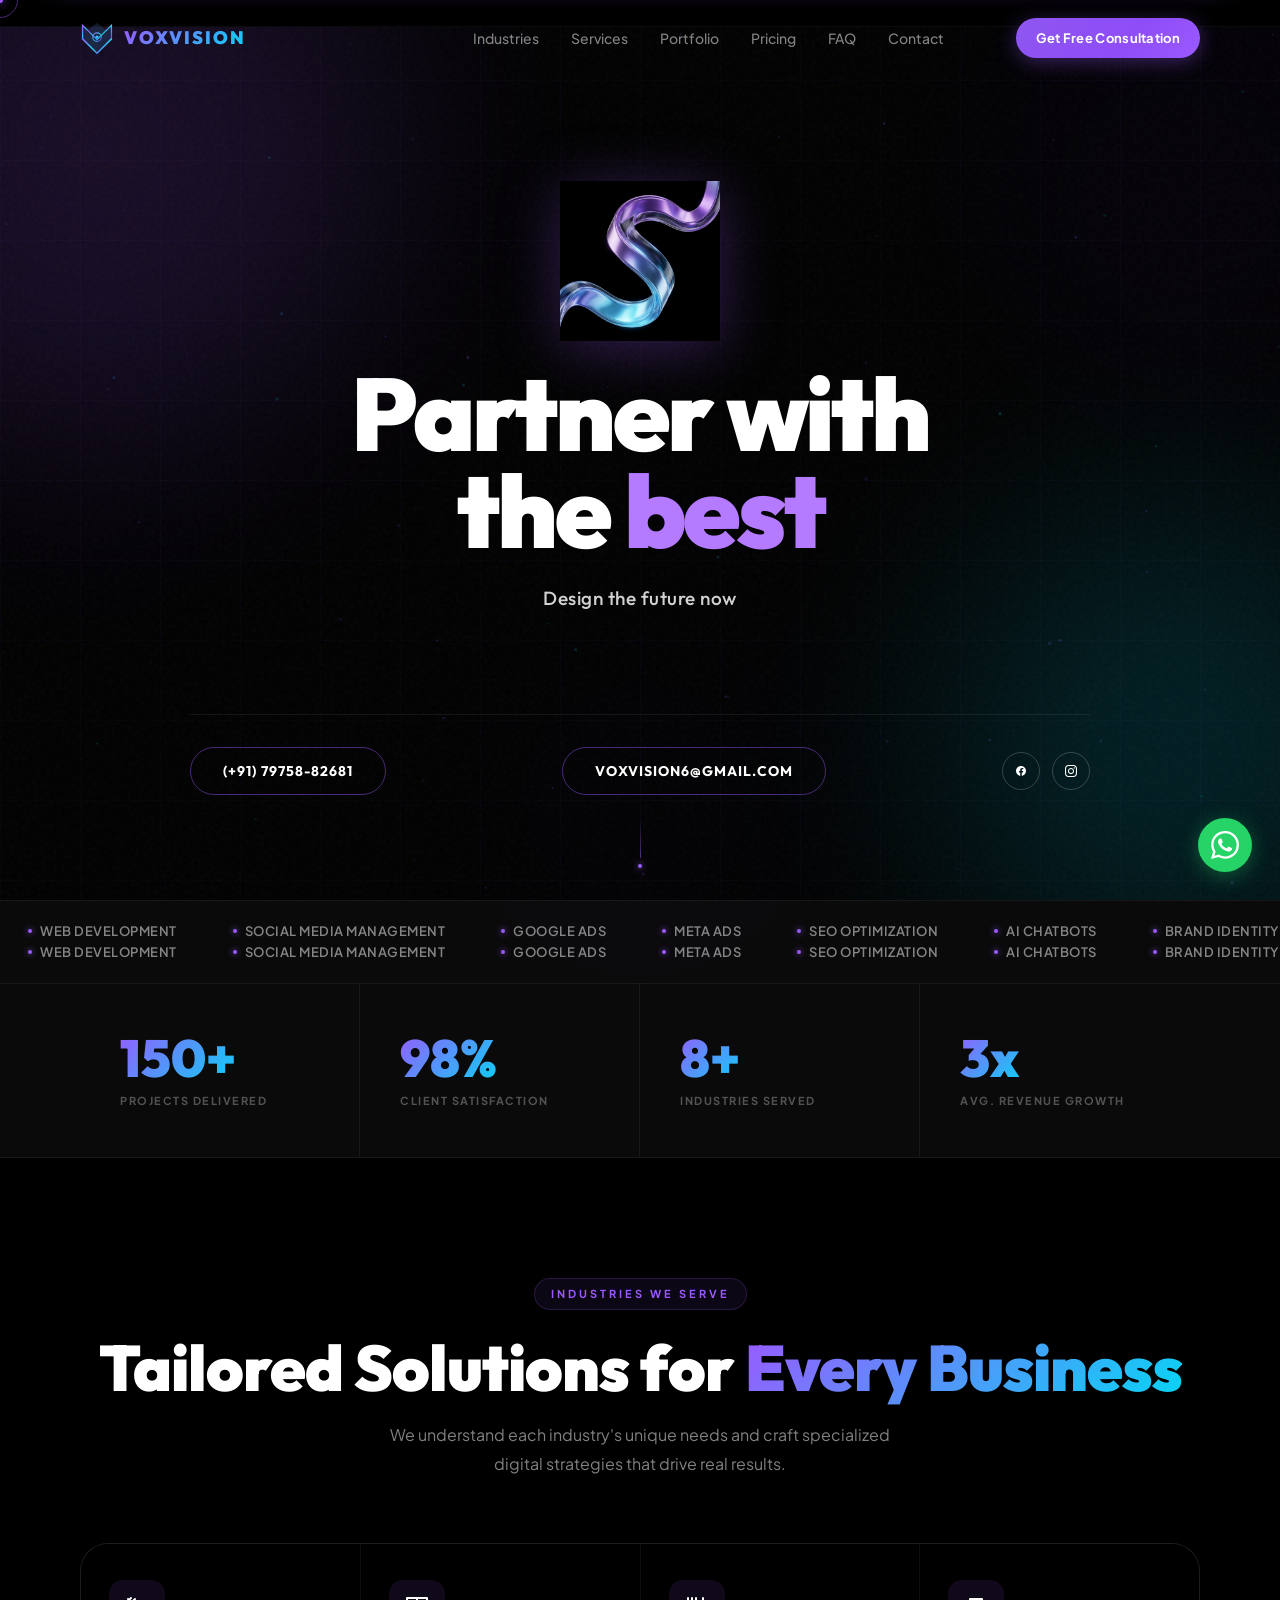
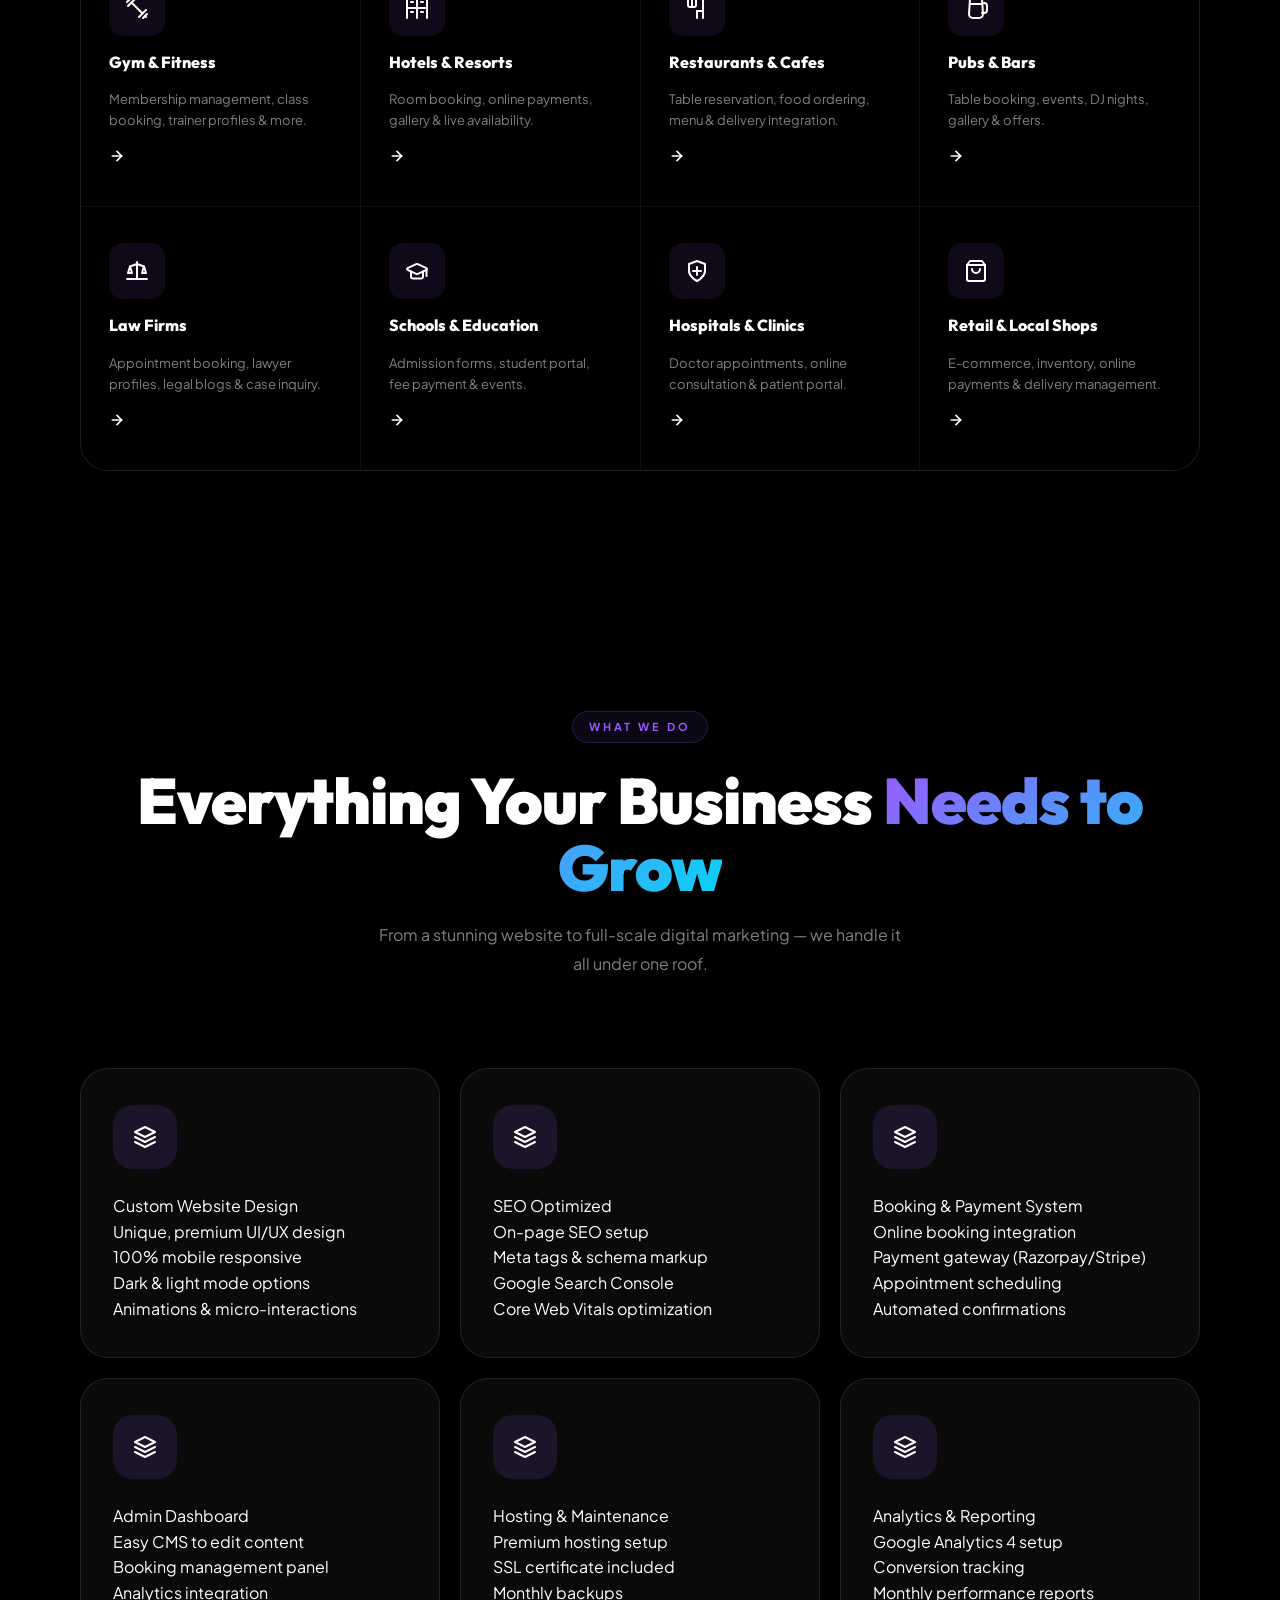
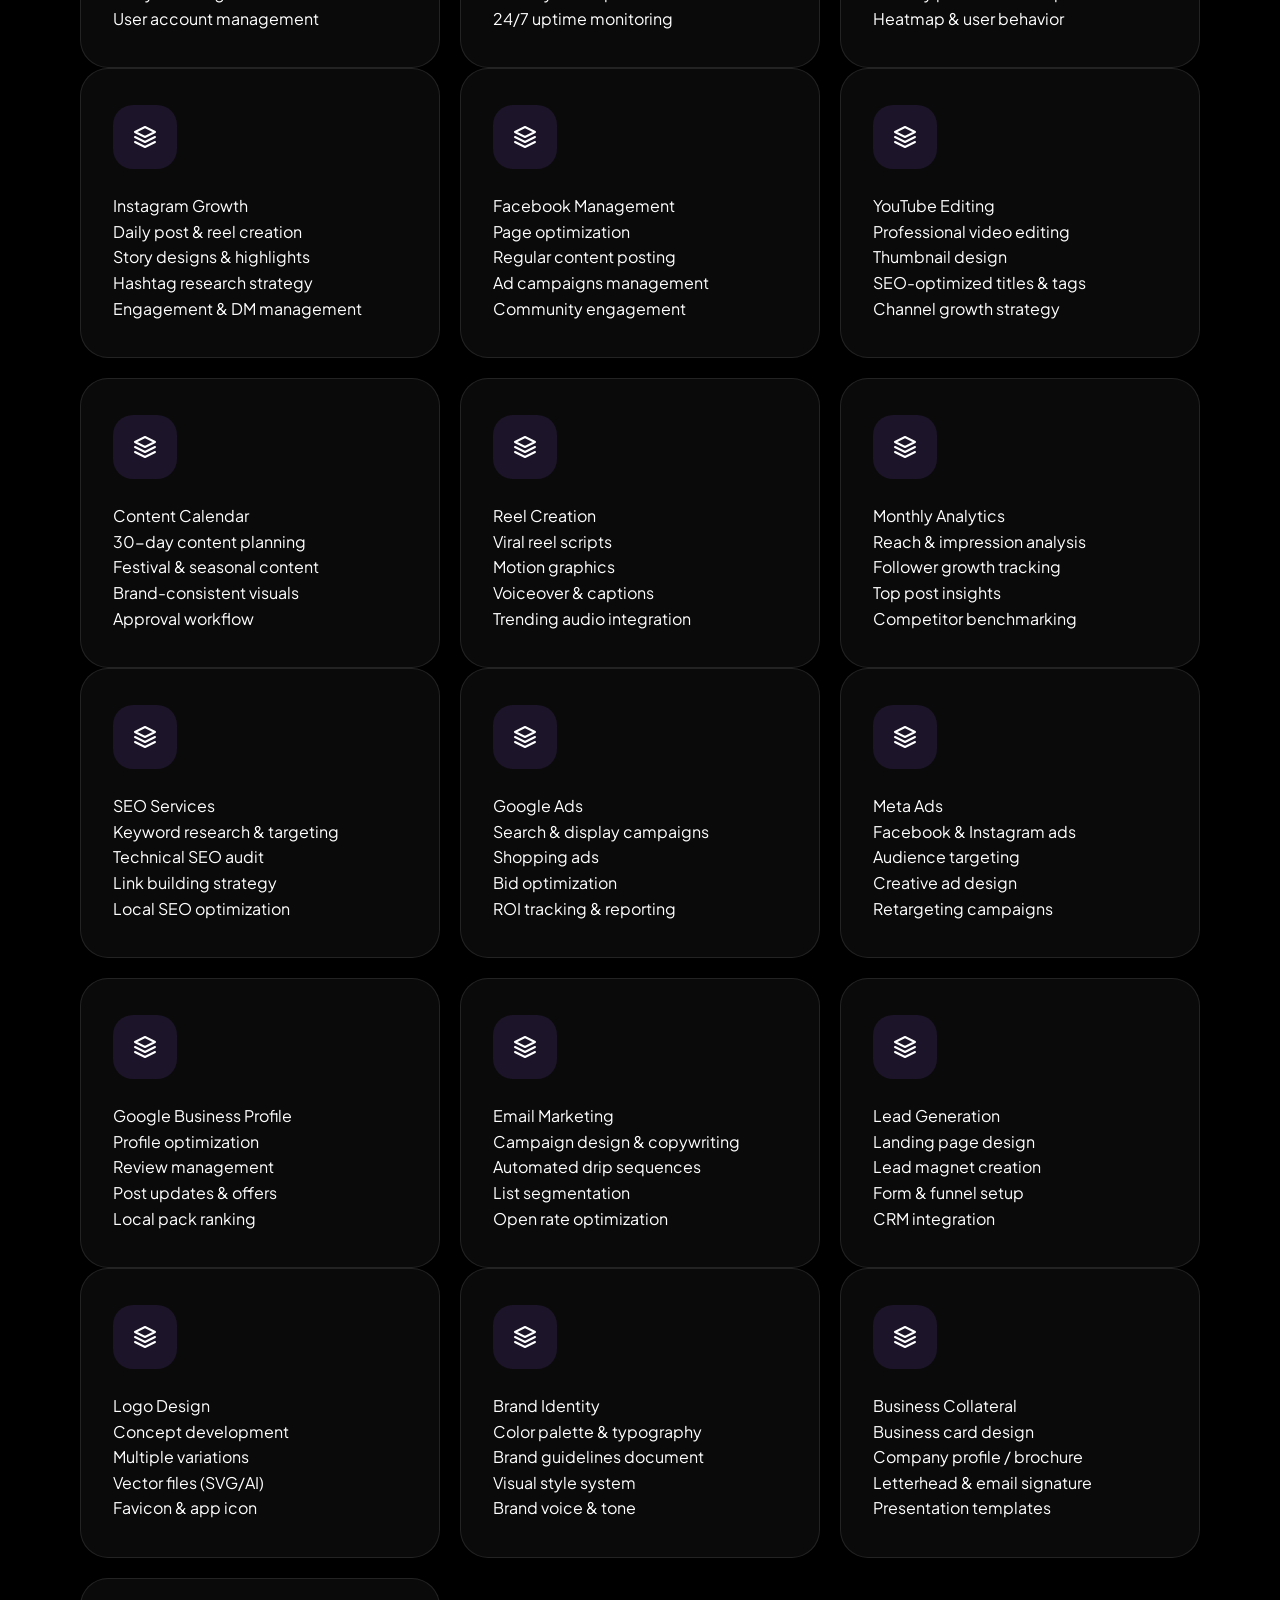
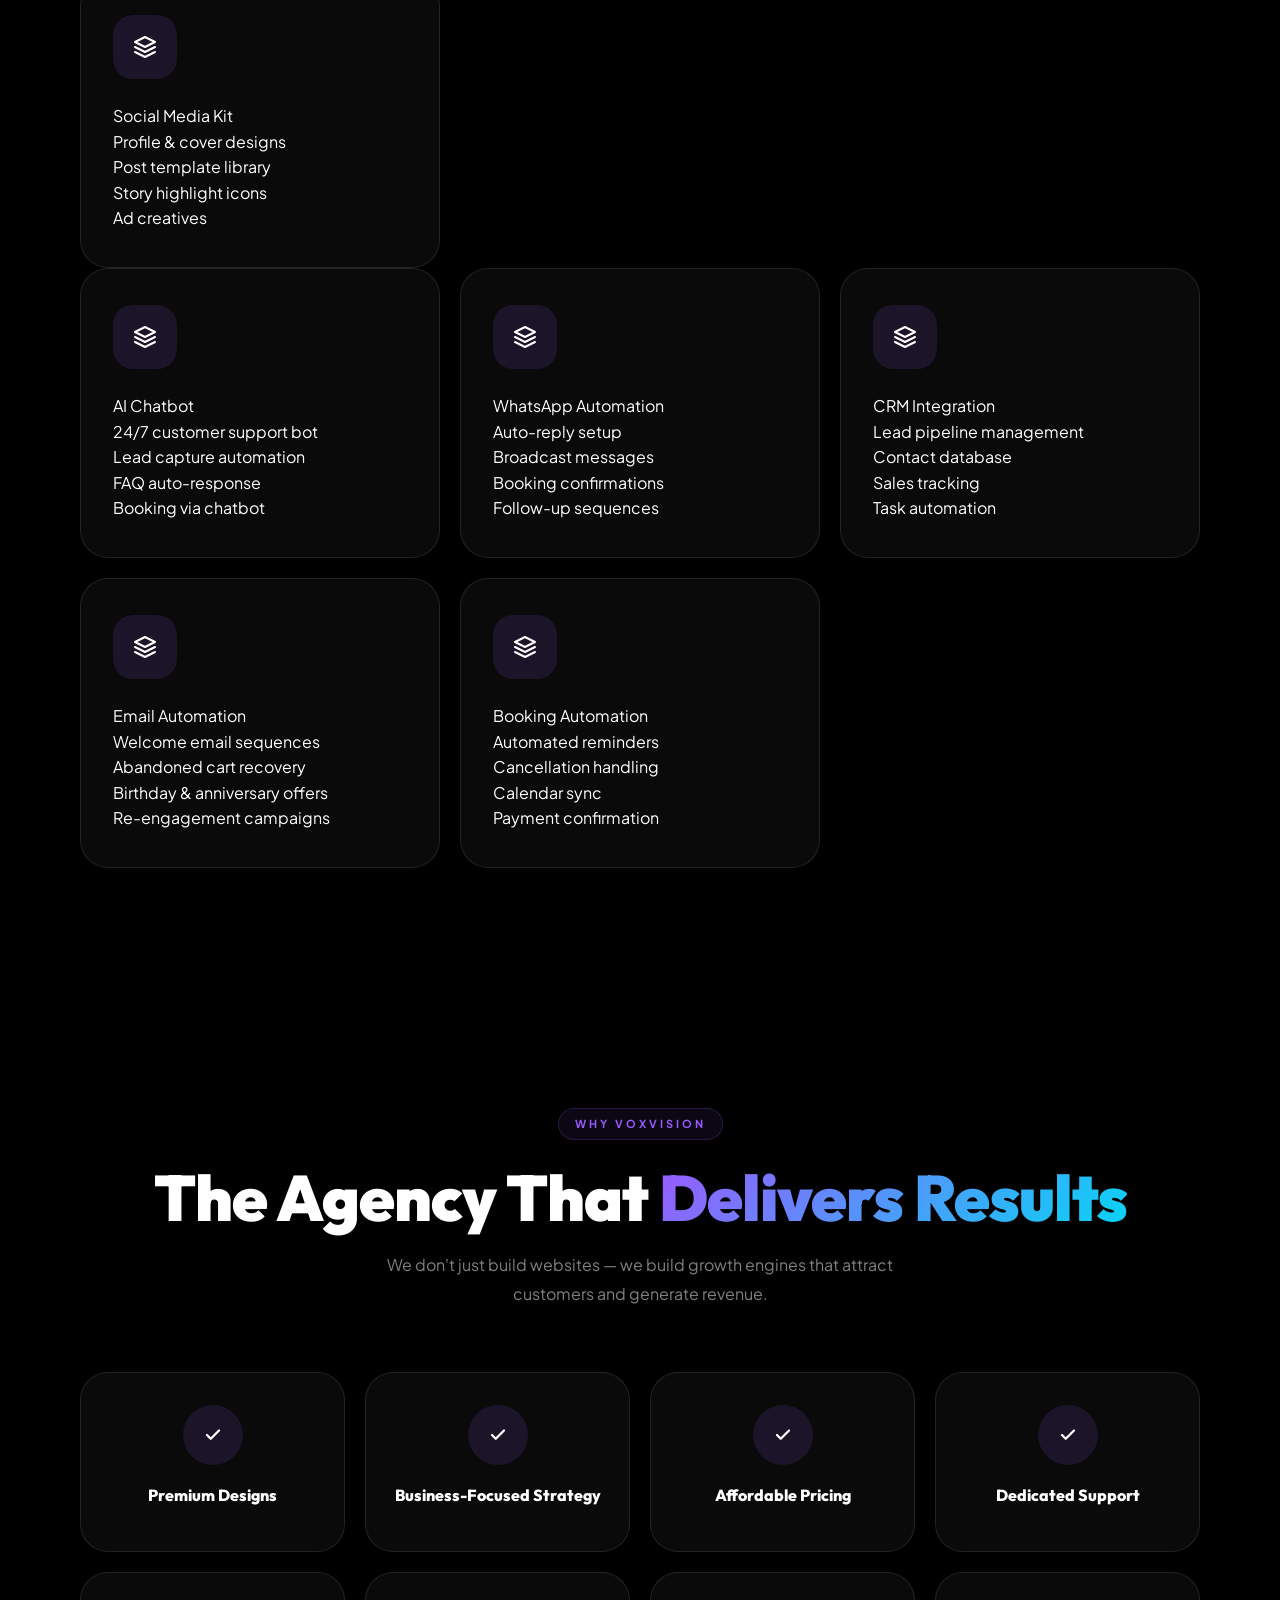
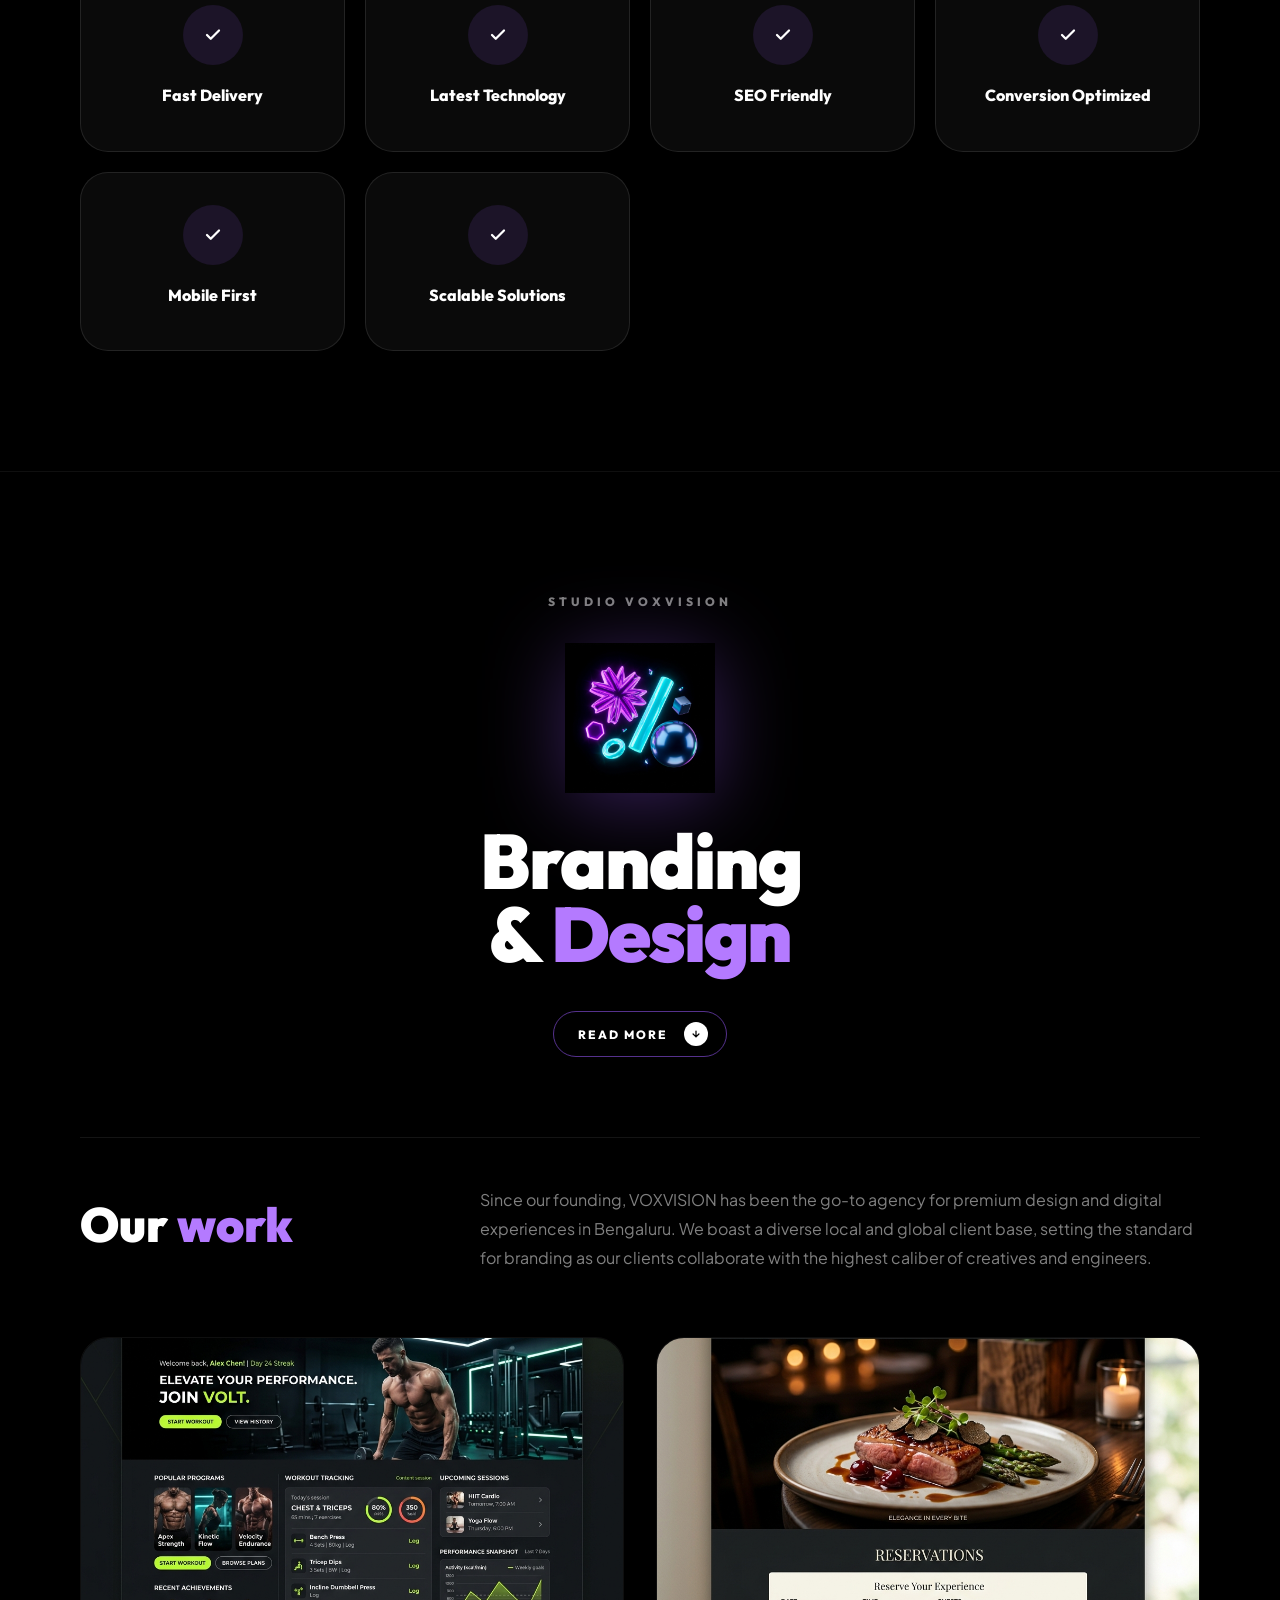
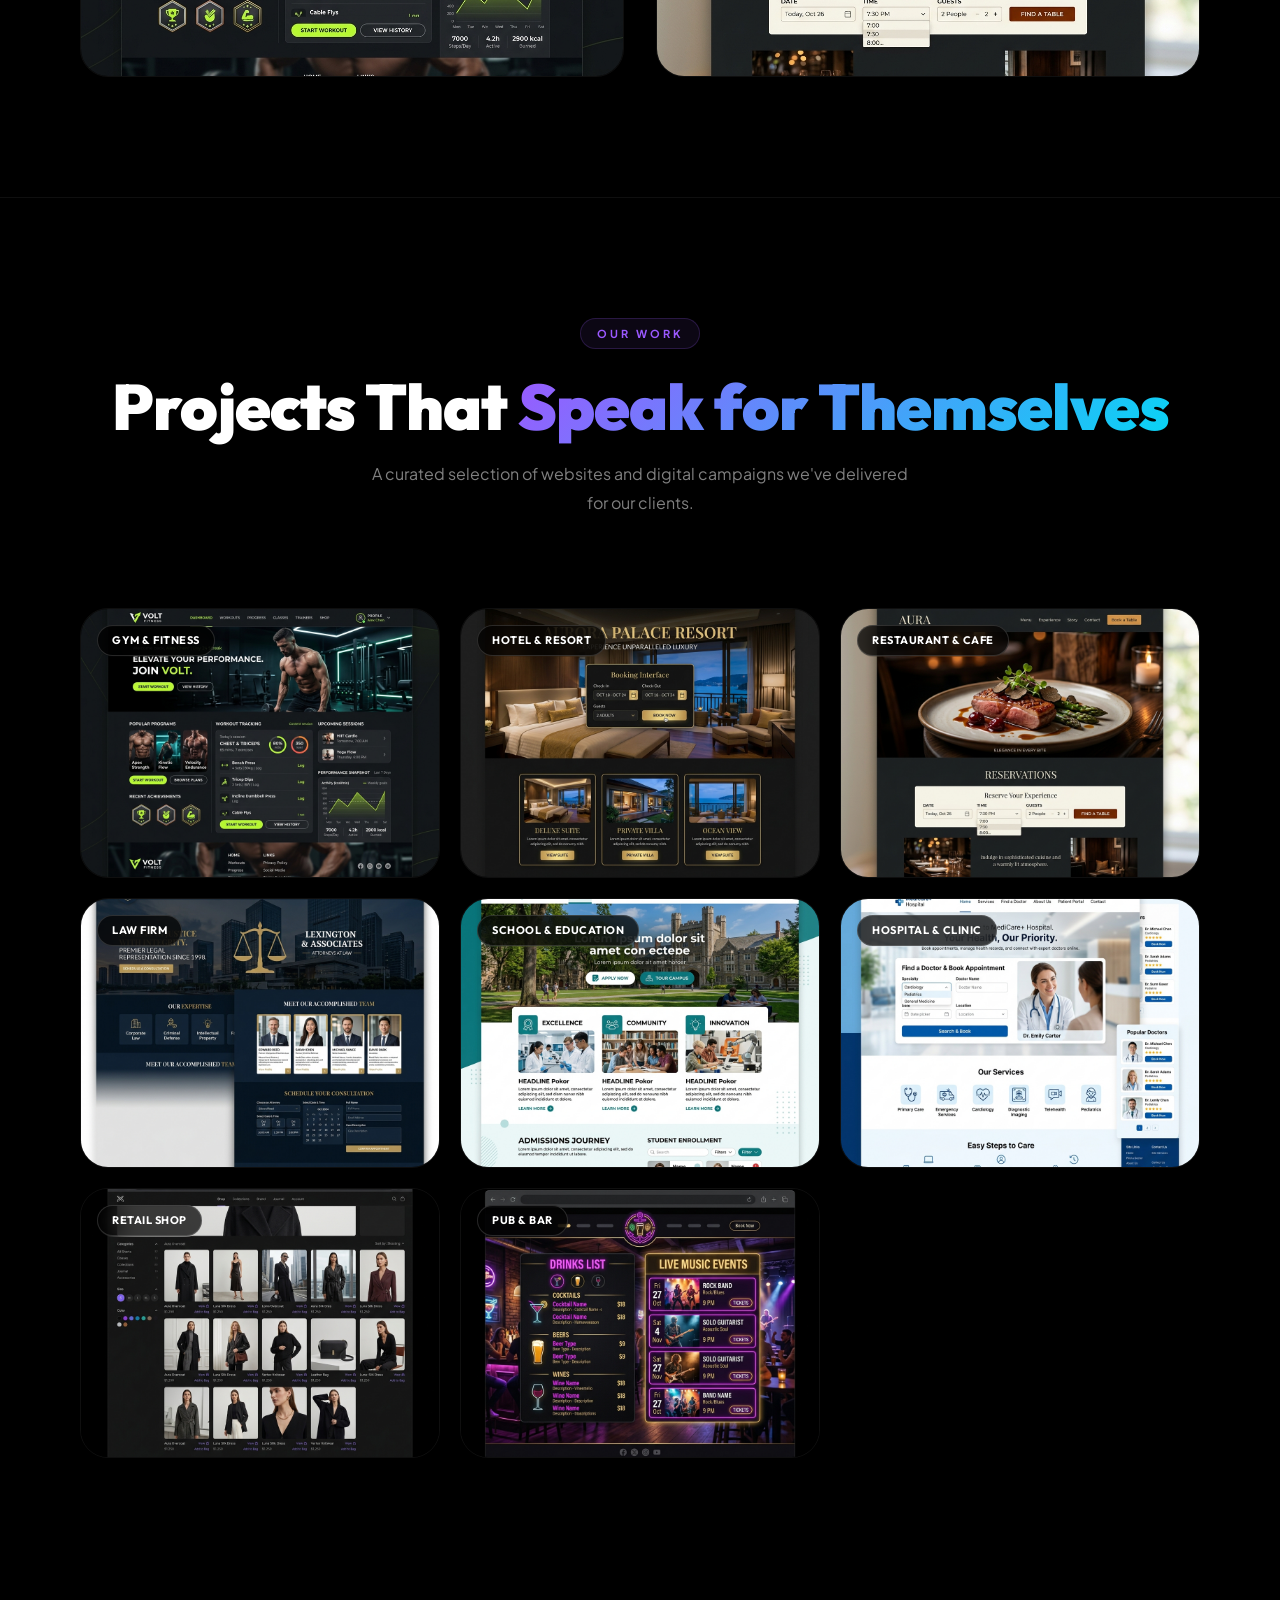
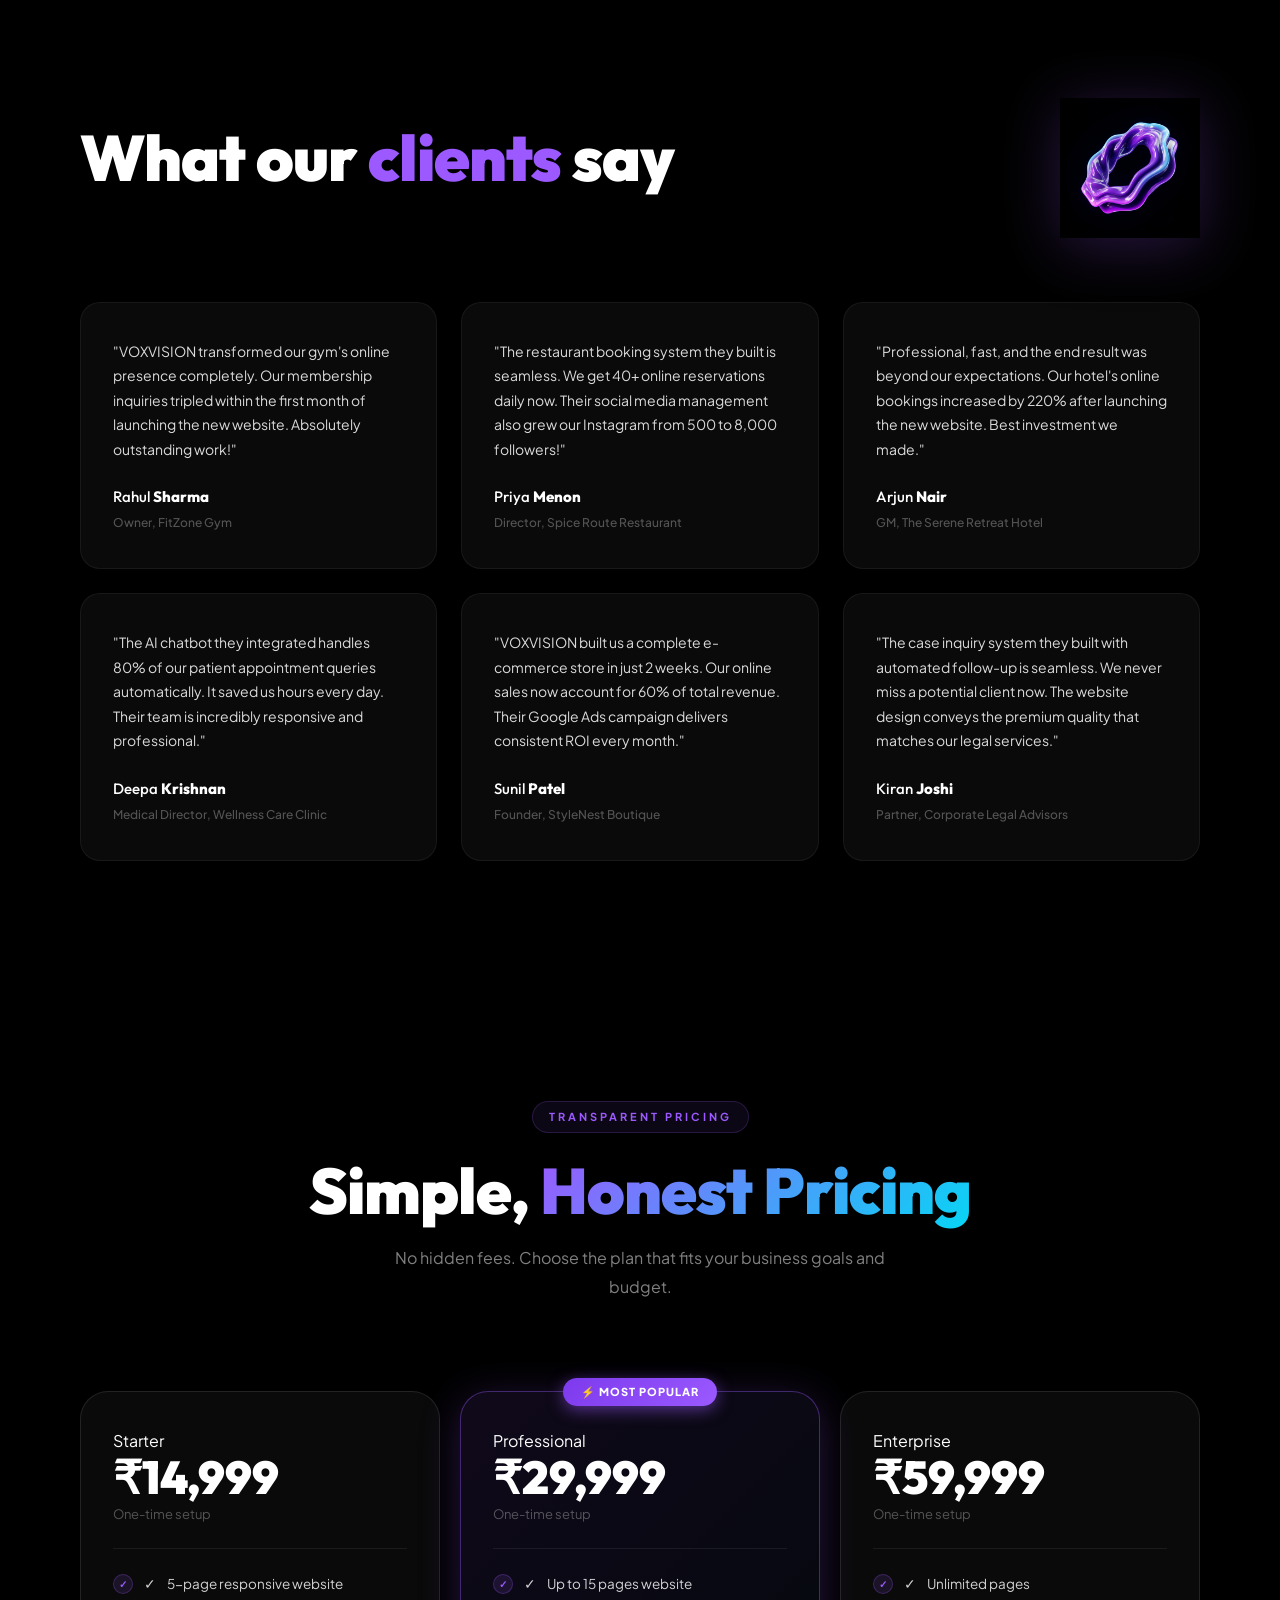
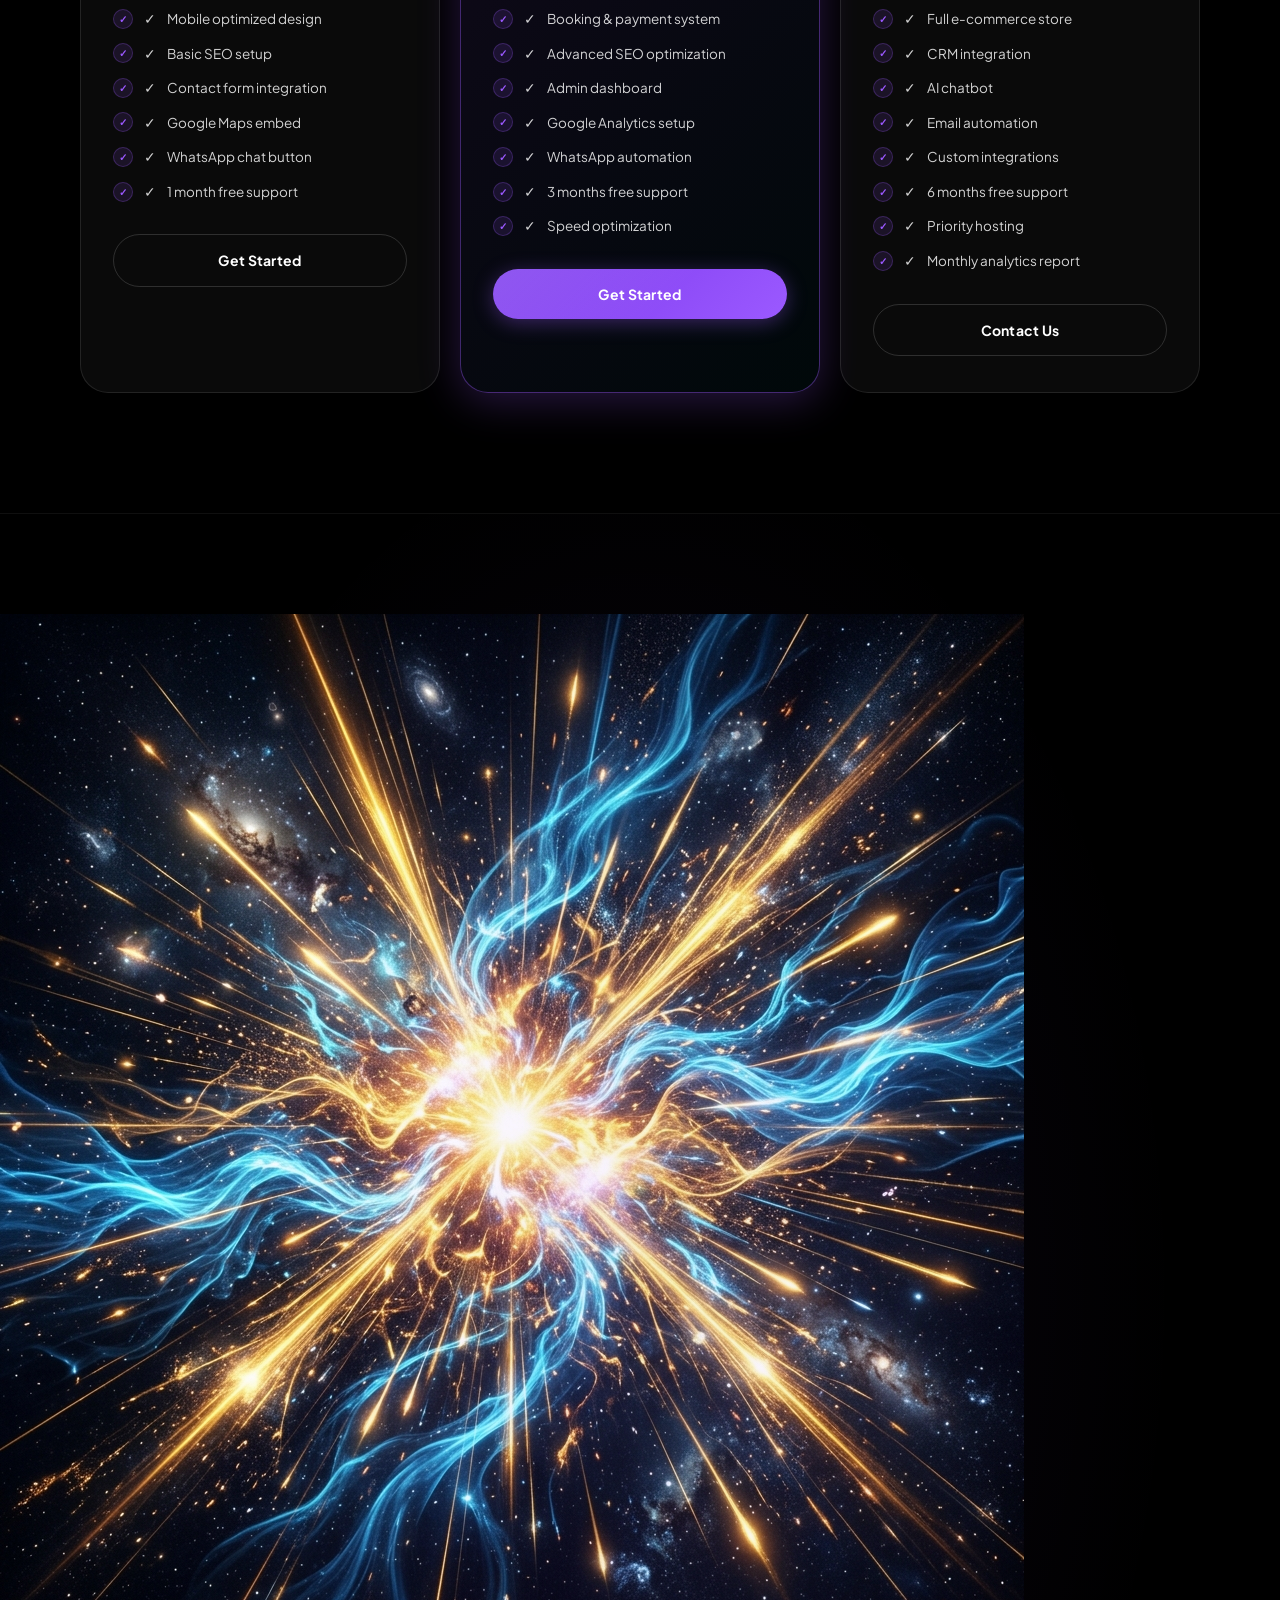
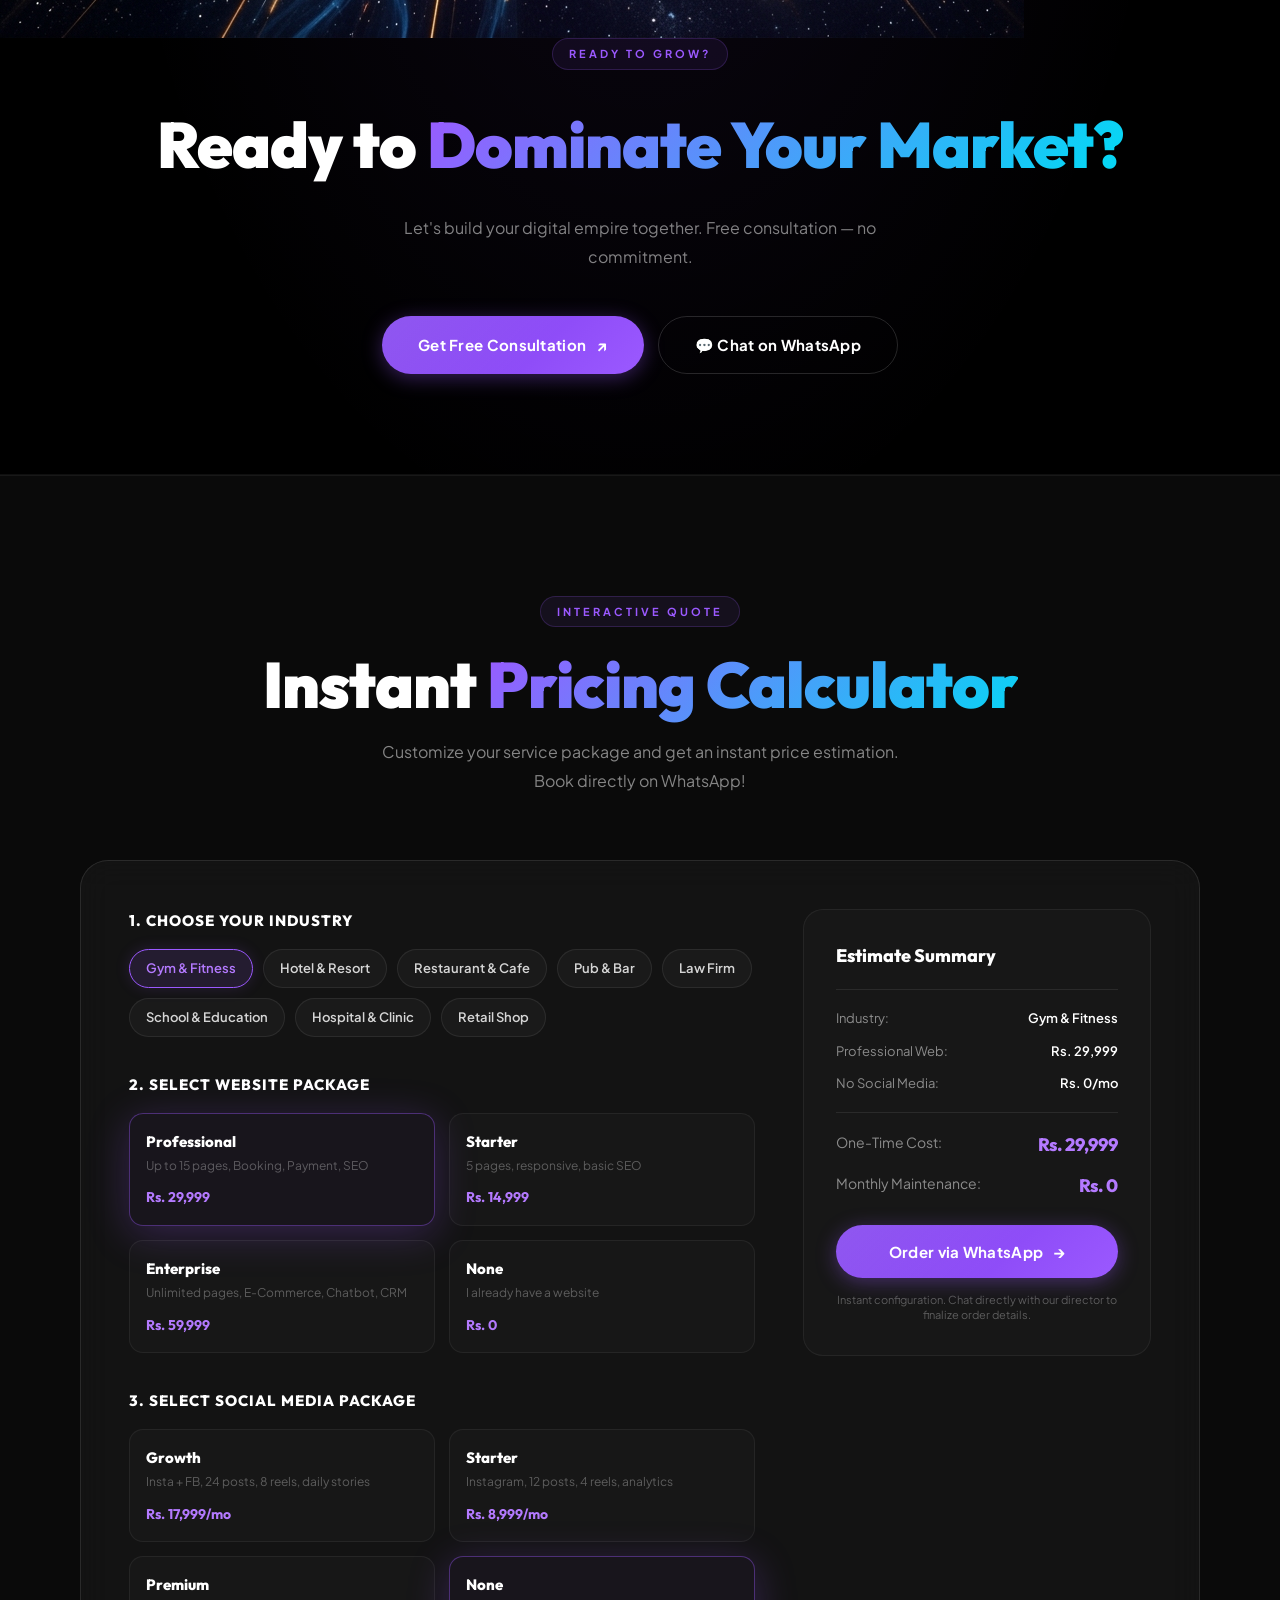
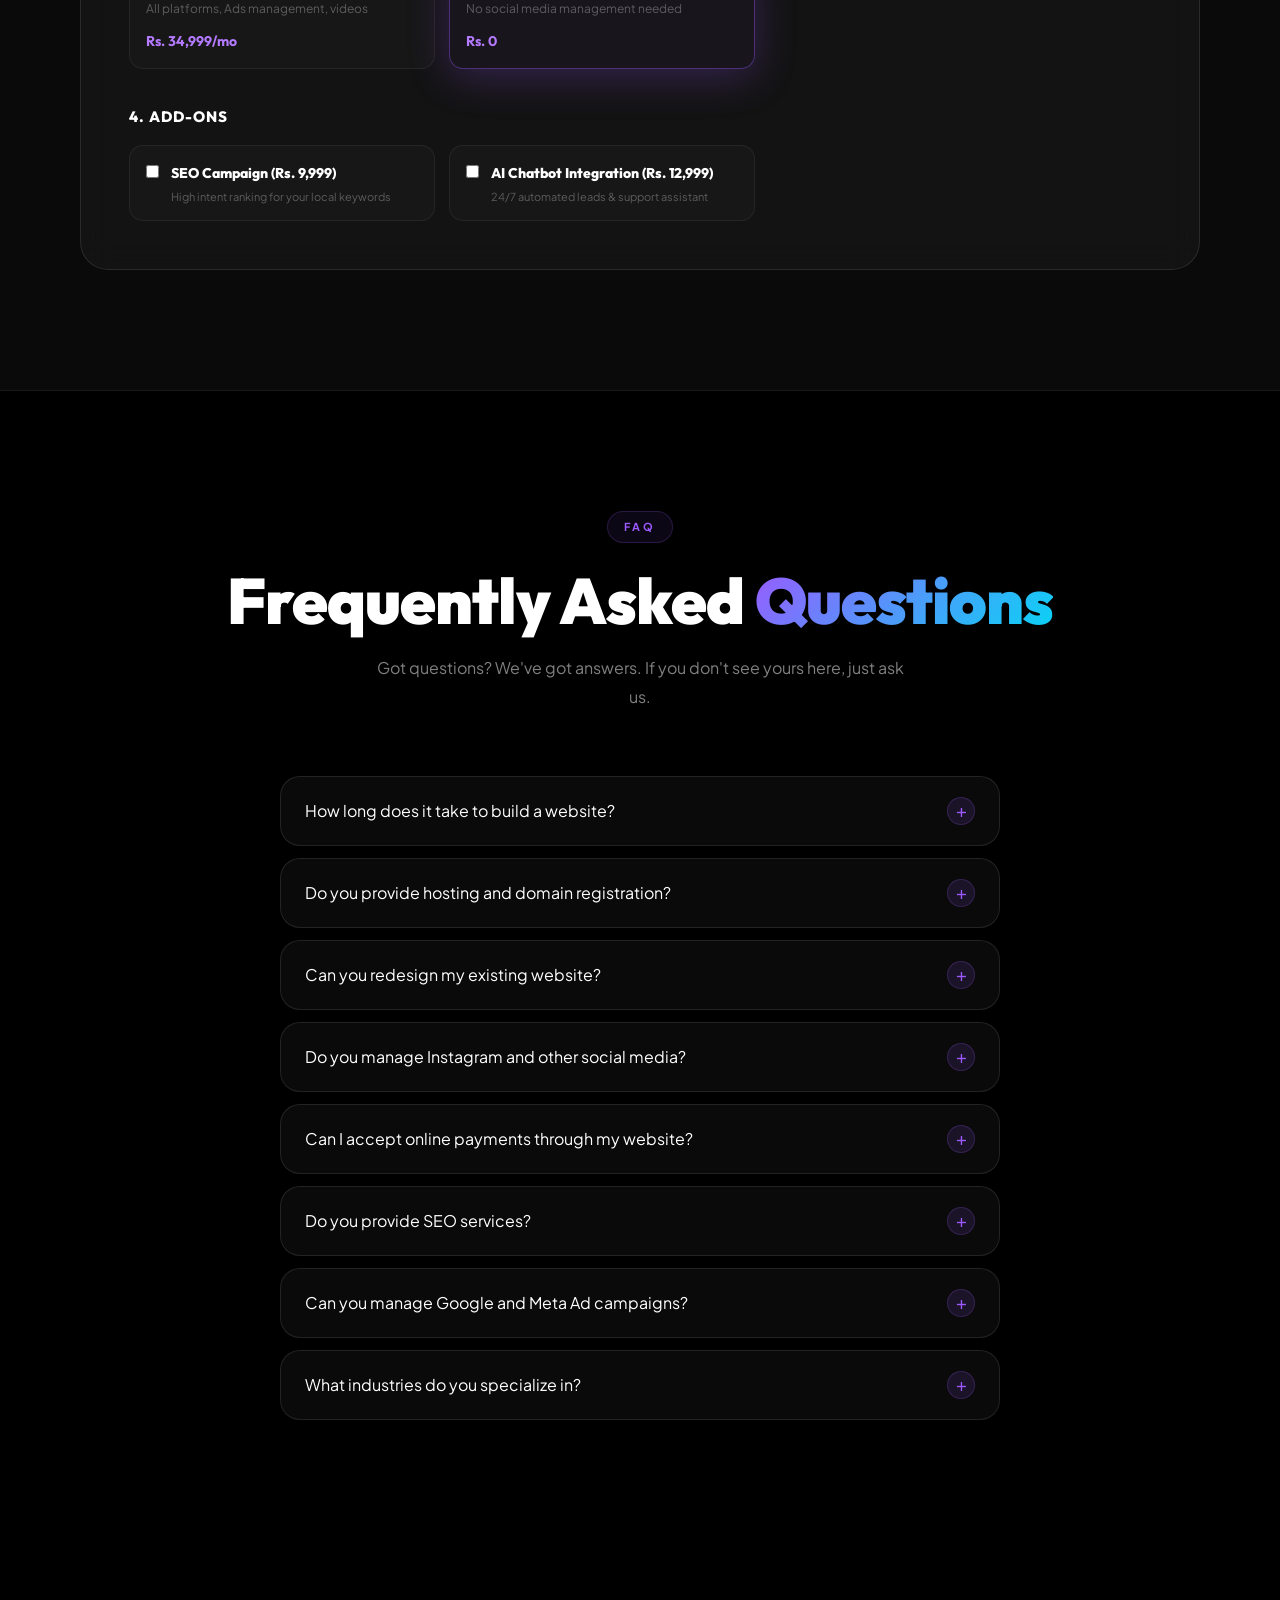
==== commit 451049f8: "fix: resolve CORS preflight errors by switching to standard POST with redirect success callback" ====
--- a/index.html
+++ b/index.html
@@ -1,4 +1,4 @@
-﻿<!DOCTYPE html>
+<!DOCTYPE html>
 <html lang="en">
 <head>
   <meta charset="UTF-8" />
@@ -1374,19 +1374,25 @@
           <h3 class="form-title">Request Free Consultation</h3>
           <p class="form-subtitle">Fill in your details and we'll get back to you within 24 hours.</p>
 
-          <form id="contact-form" novalidate>
+          <form id="contact-form" action="https://formsubmit.co/voxvision6@gmail.com" method="POST" novalidate>
+            <!-- FormSubmit Configuration -->
+            <input type="hidden" name="_next" value="https://www.voxvision.site?success=true#contact">
+            <input type="hidden" name="_subject" value="New Free Consultation Request — VOXVISION">
+            <input type="hidden" name="_captcha" value="true">
+            <input type="hidden" name="_template" value="table">
+            
             <div class="form-grid">
               <div class="form-group">
                 <label class="form-label" for="field-name">Your Name *</label>
-                <input type="text" id="field-name" class="form-input" placeholder="John Doe" data-required data-validate="text" autocomplete="name" />
+                <input type="text" id="field-name" name="name" class="form-input" placeholder="John Doe" data-required data-validate="text" autocomplete="name" />
               </div>
               <div class="form-group">
                 <label class="form-label" for="field-biz">Business Name *</label>
-                <input type="text" id="field-biz" class="form-input" placeholder="Your Business" data-required data-validate="text" autocomplete="organization" />
+                <input type="text" id="field-biz" name="business" class="form-input" placeholder="Your Business" data-required data-validate="text" autocomplete="organization" />
               </div>
               <div class="form-group">
                 <label class="form-label" for="field-industry">Industry *</label>
-                <select id="field-industry" class="form-select" data-required>
+                <select id="field-industry" name="industry" class="form-select" data-required>
                   <option value="">Select Industry</option>
                   <option value="Gym &amp; Fitness">Gym &amp; Fitness</option>
                   <option value="Hotel &amp; Resort">Hotel &amp; Resort</option>
@@ -1401,15 +1407,15 @@
               </div>
               <div class="form-group">
                 <label class="form-label" for="field-phone">Phone Number *</label>
-                <input type="tel" id="field-phone" class="form-input" placeholder="+91 98765 43210" data-required data-validate="phone" autocomplete="tel" />
+                <input type="tel" id="field-phone" name="phone" class="form-input" placeholder="+91 98765 43210" data-required data-validate="phone" autocomplete="tel" />
               </div>
               <div class="form-group full">
                 <label class="form-label" for="field-email">Email Address *</label>
-                <input type="email" id="field-email" class="form-input" placeholder="you@example.com" data-required data-validate="email" autocomplete="email" />
+                <input type="email" id="field-email" name="email" class="form-input" placeholder="you@example.com" data-required data-validate="email" autocomplete="email" />
               </div>
               <div class="form-group full">
                 <label class="form-label" for="field-message">Message</label>
-                <textarea id="field-message" class="form-textarea" placeholder="Tell us about your project, goals, or any questions you have..."></textarea>
+                <textarea id="field-message" name="message" class="form-textarea" placeholder="Tell us about your project, goals, or any questions you have..."></textarea>
               </div>
             </div>
 
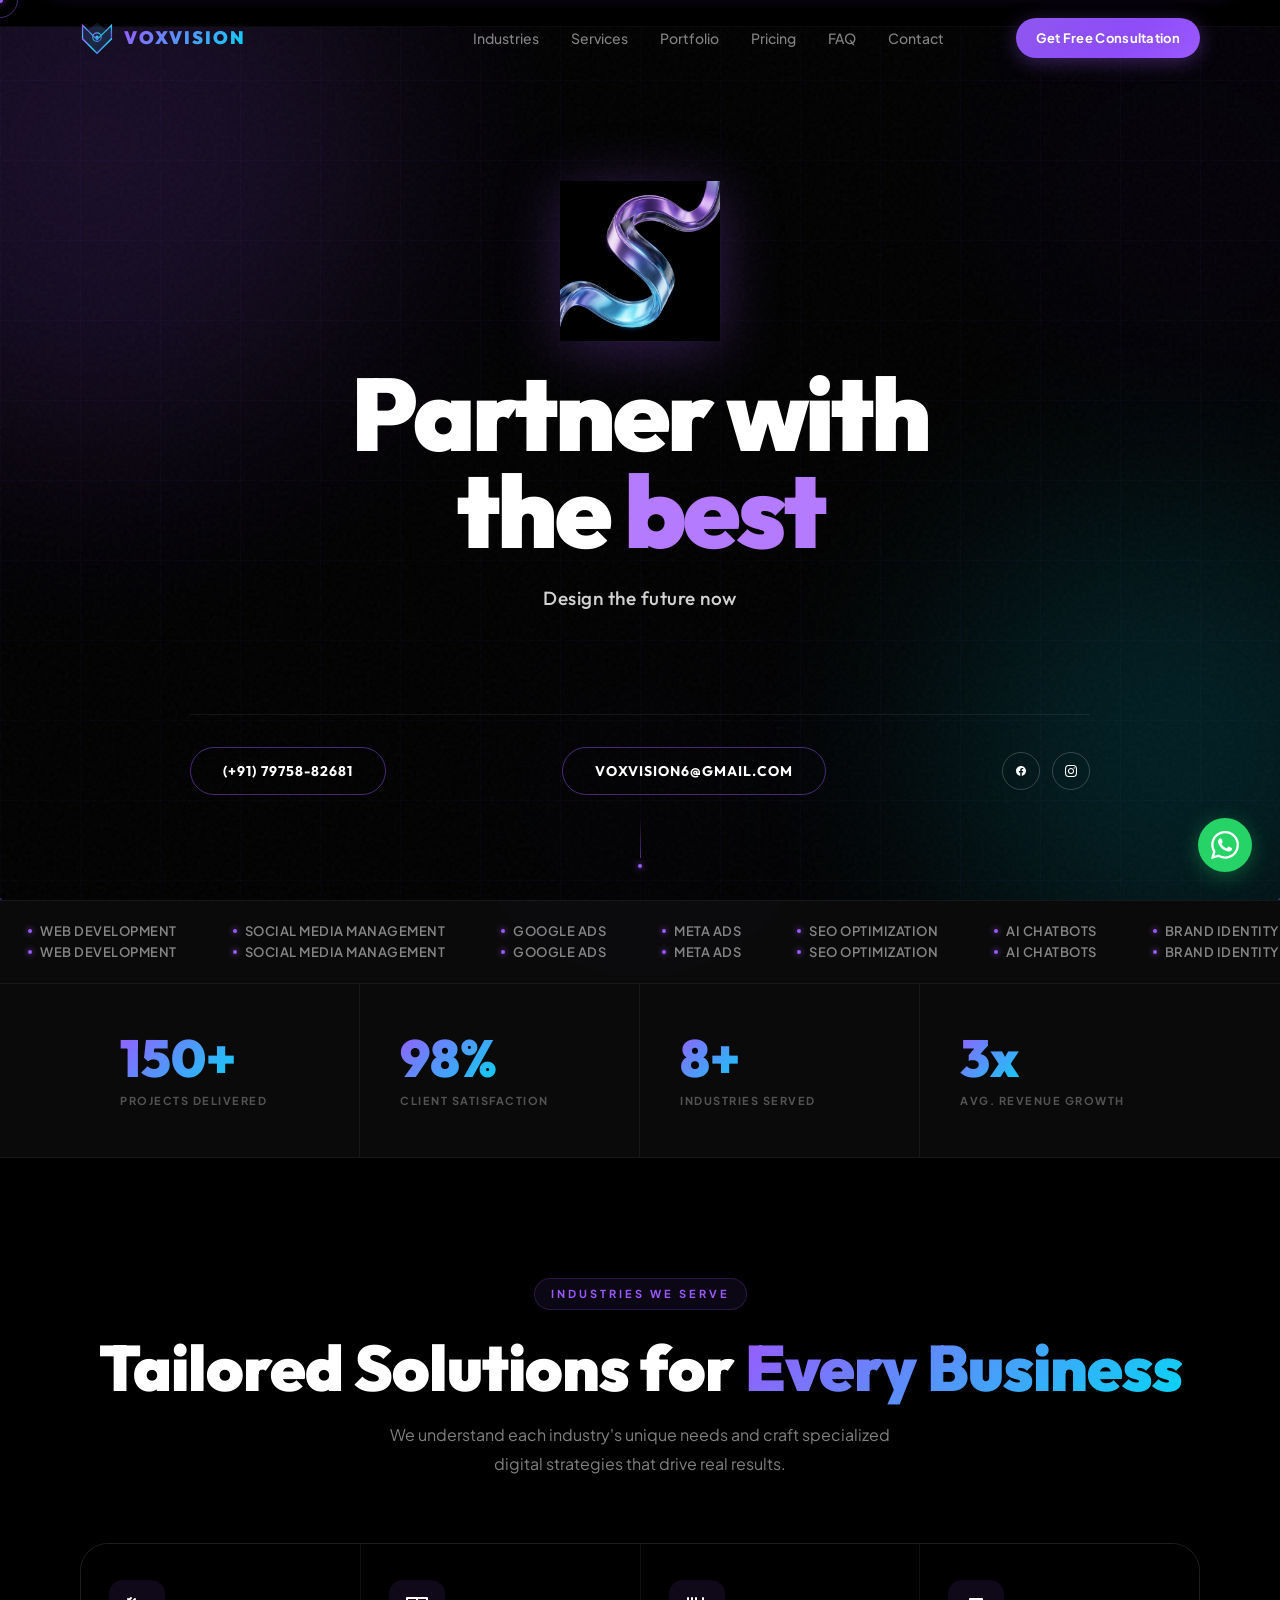
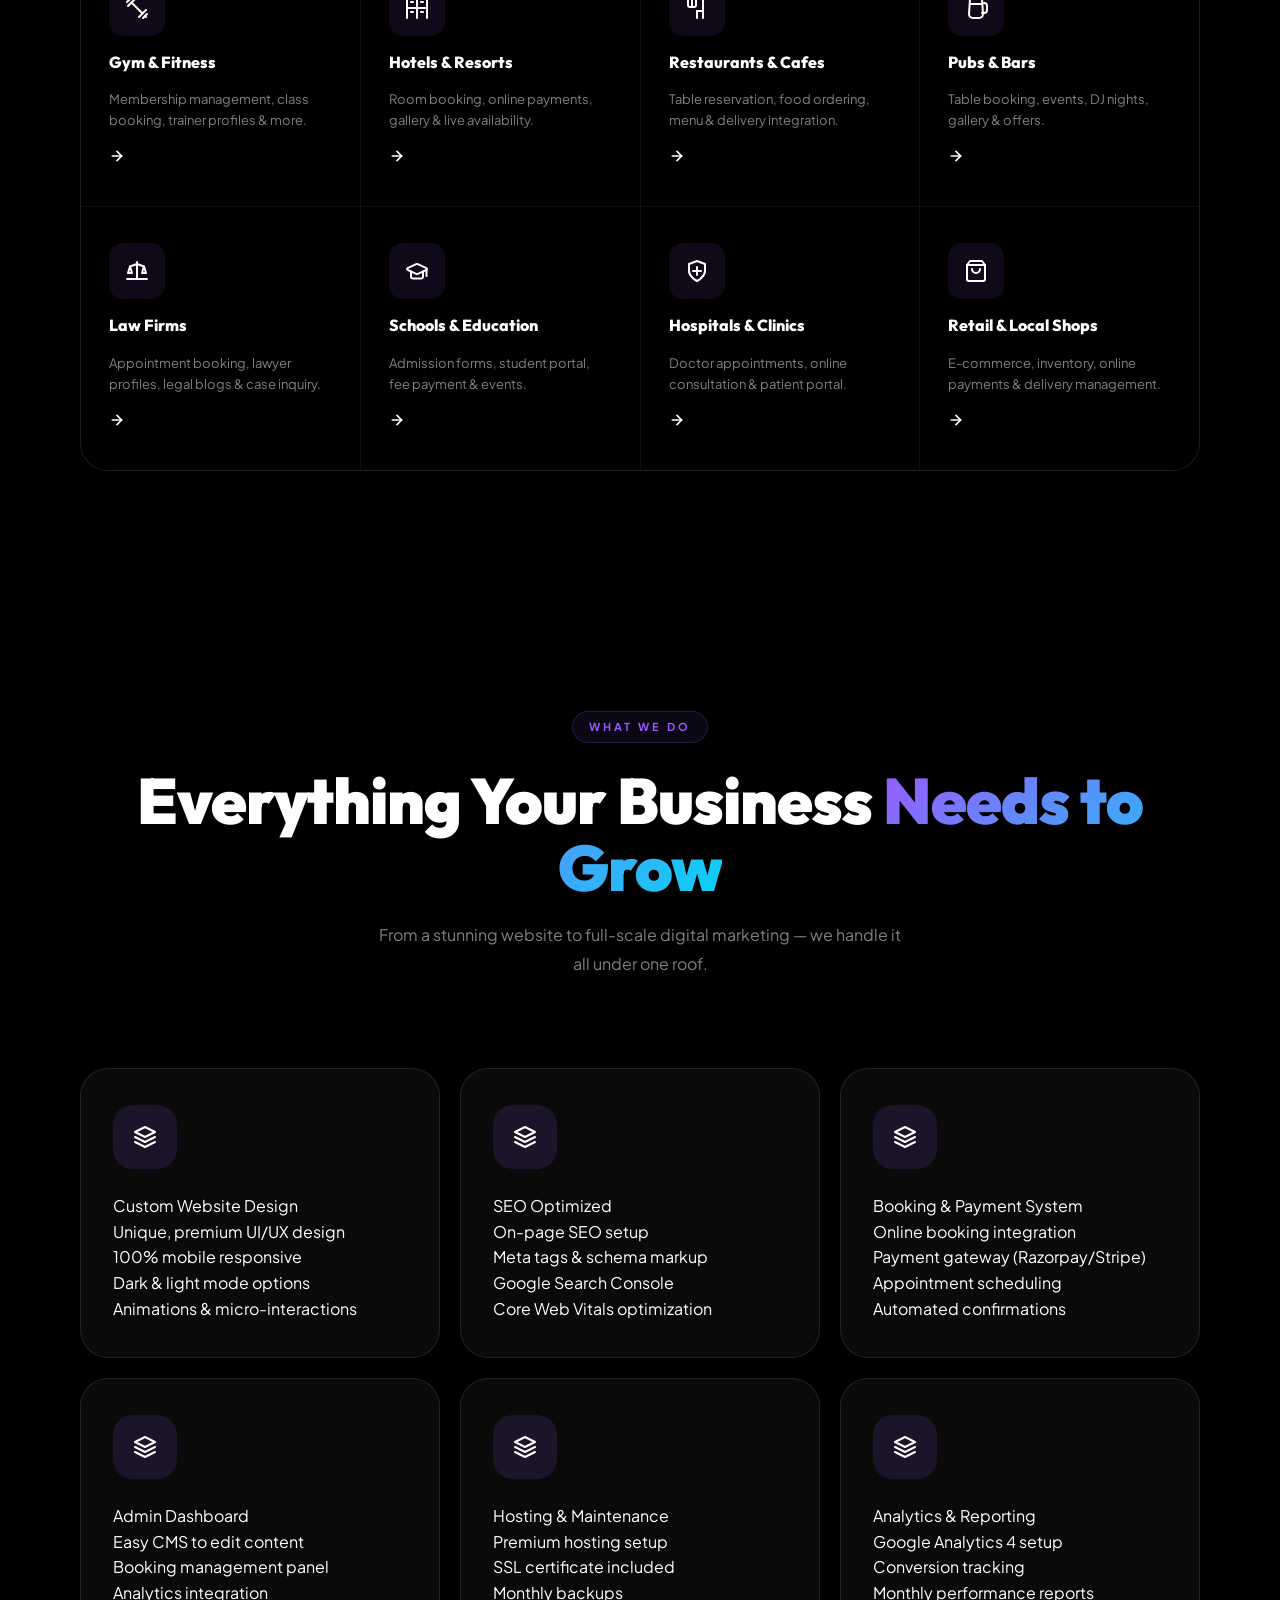
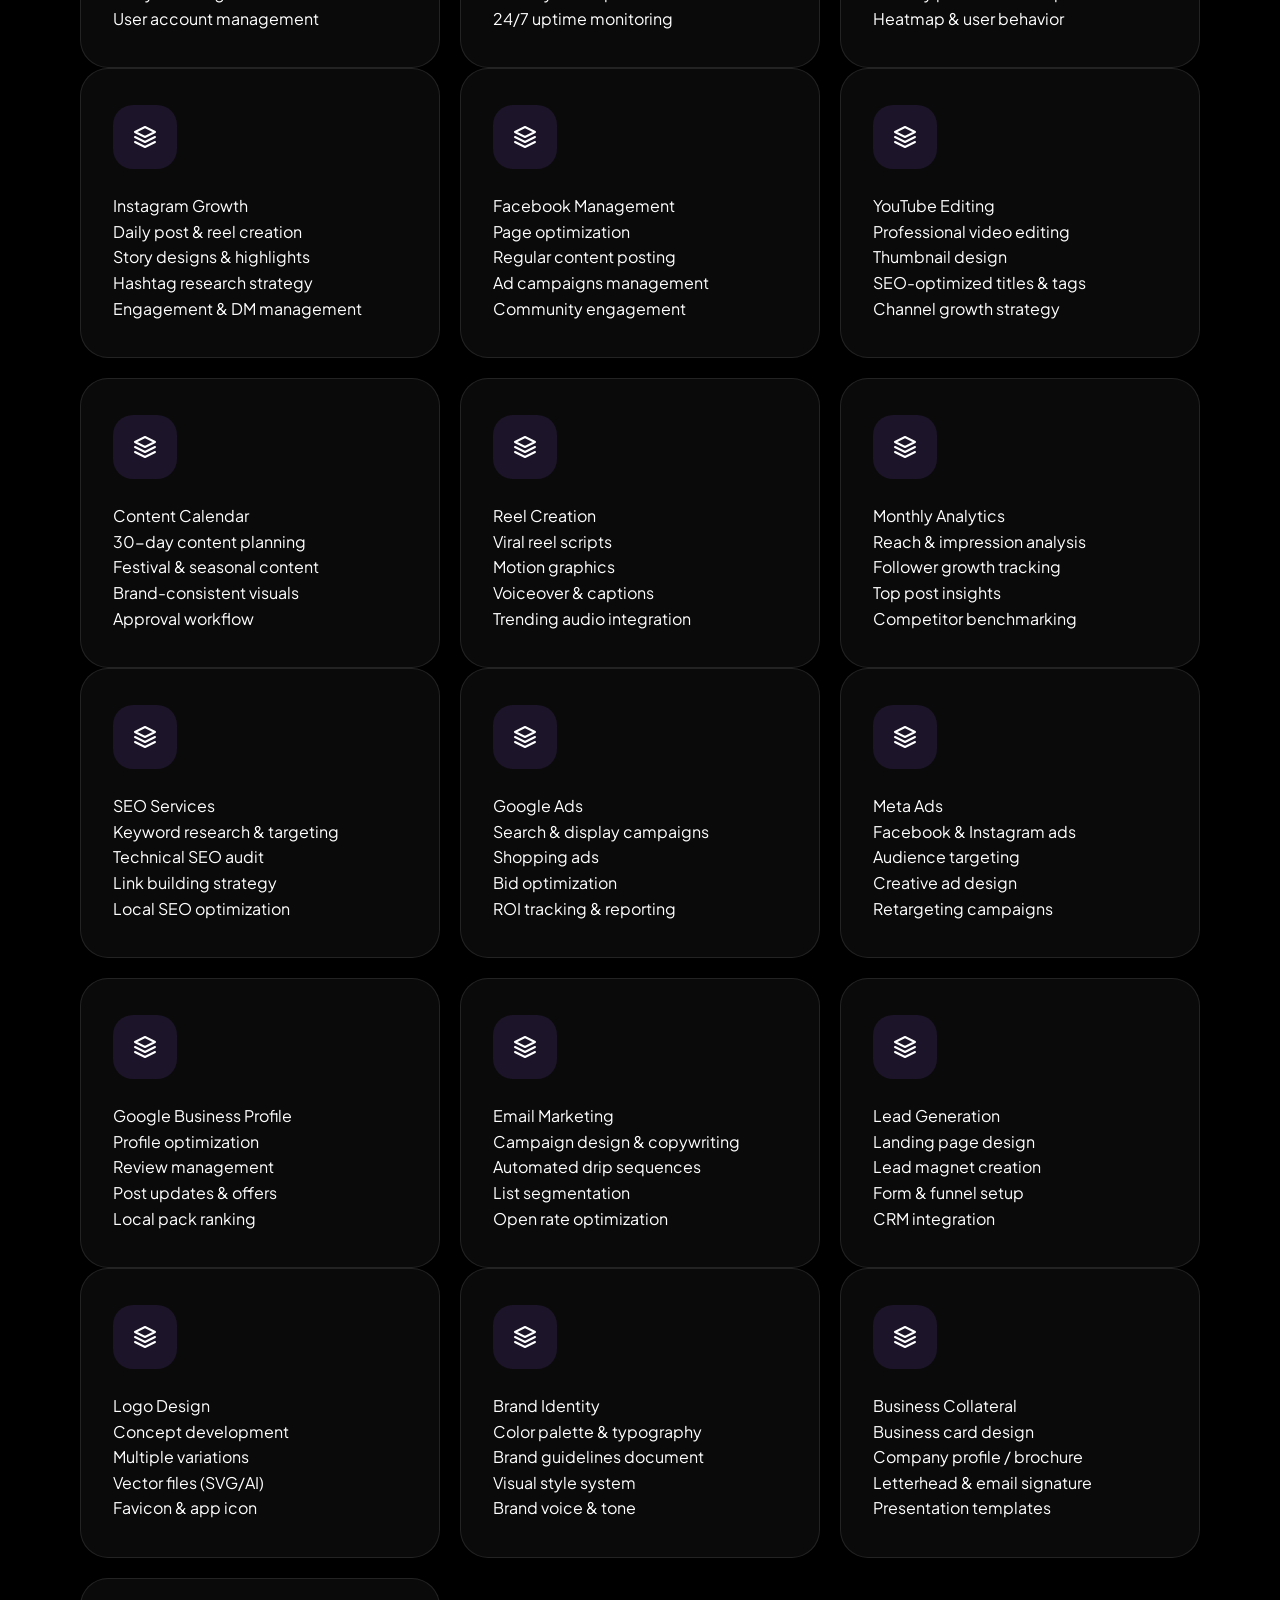
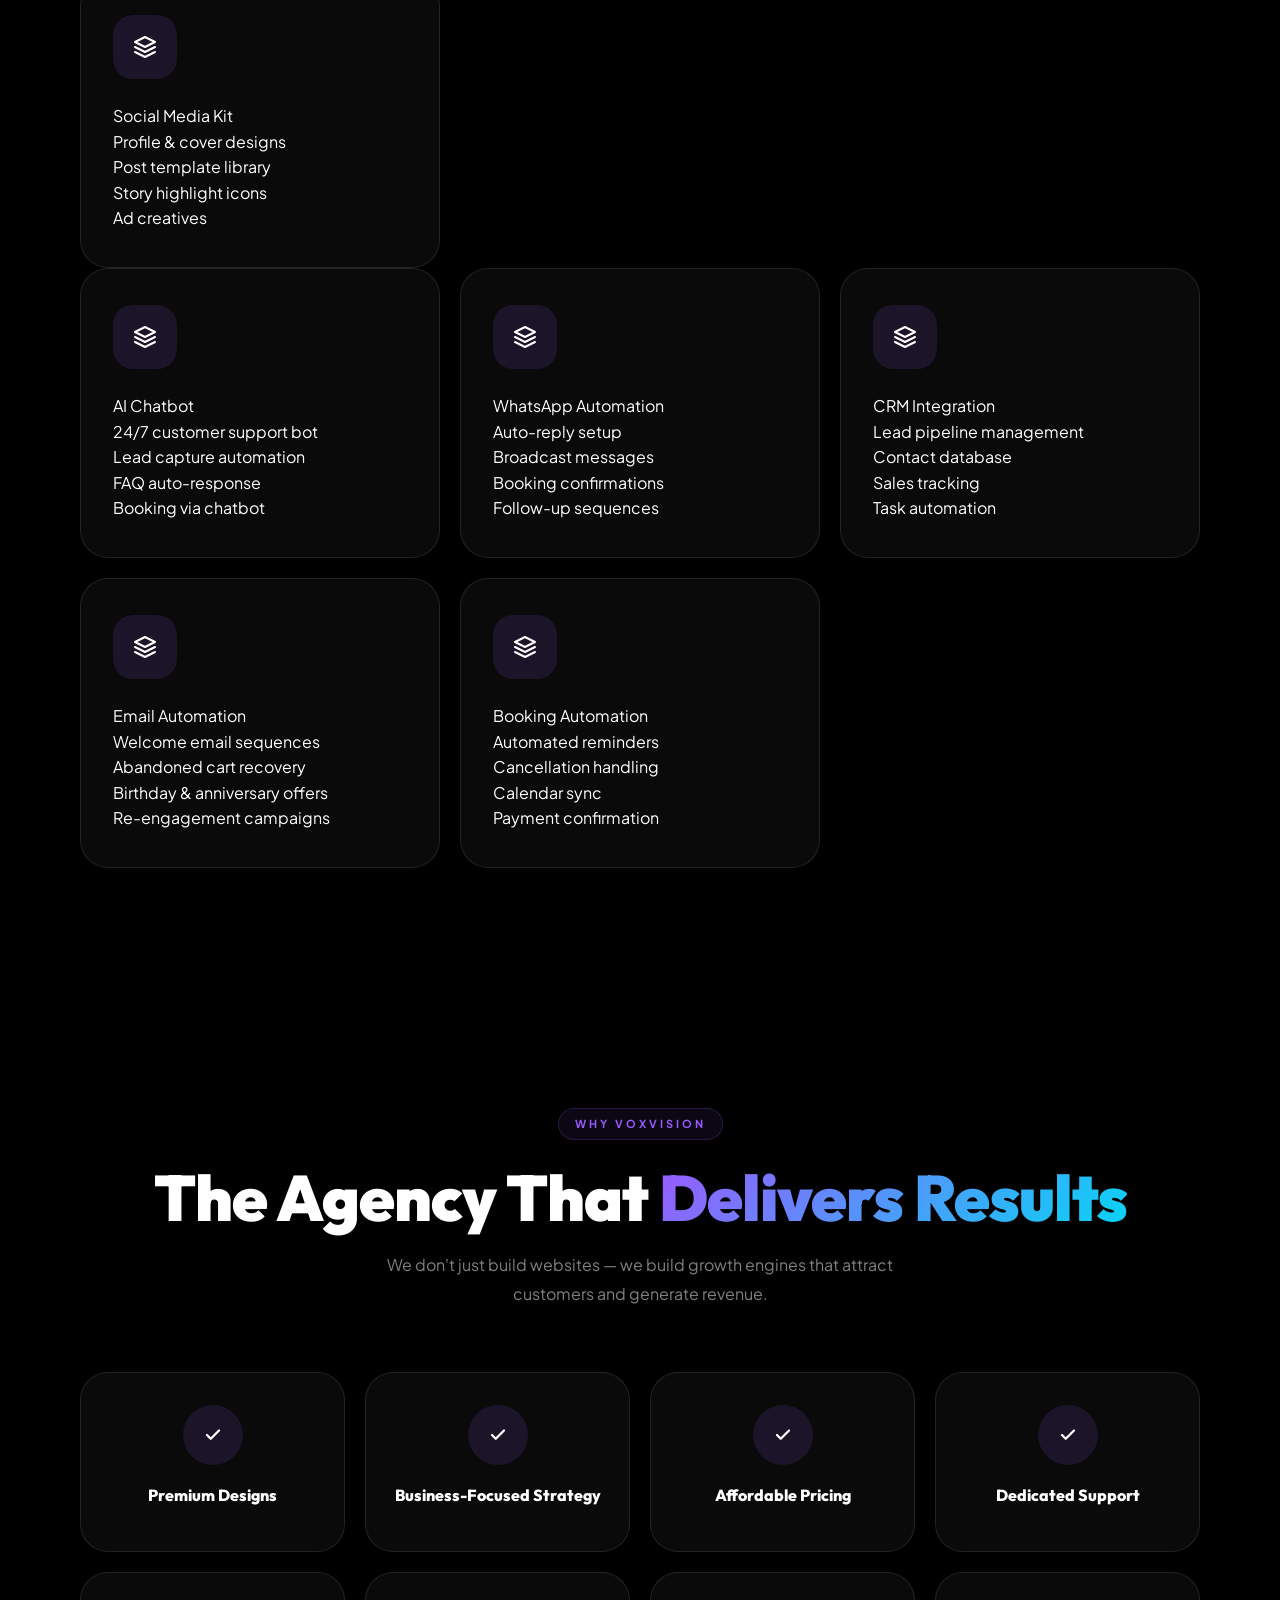
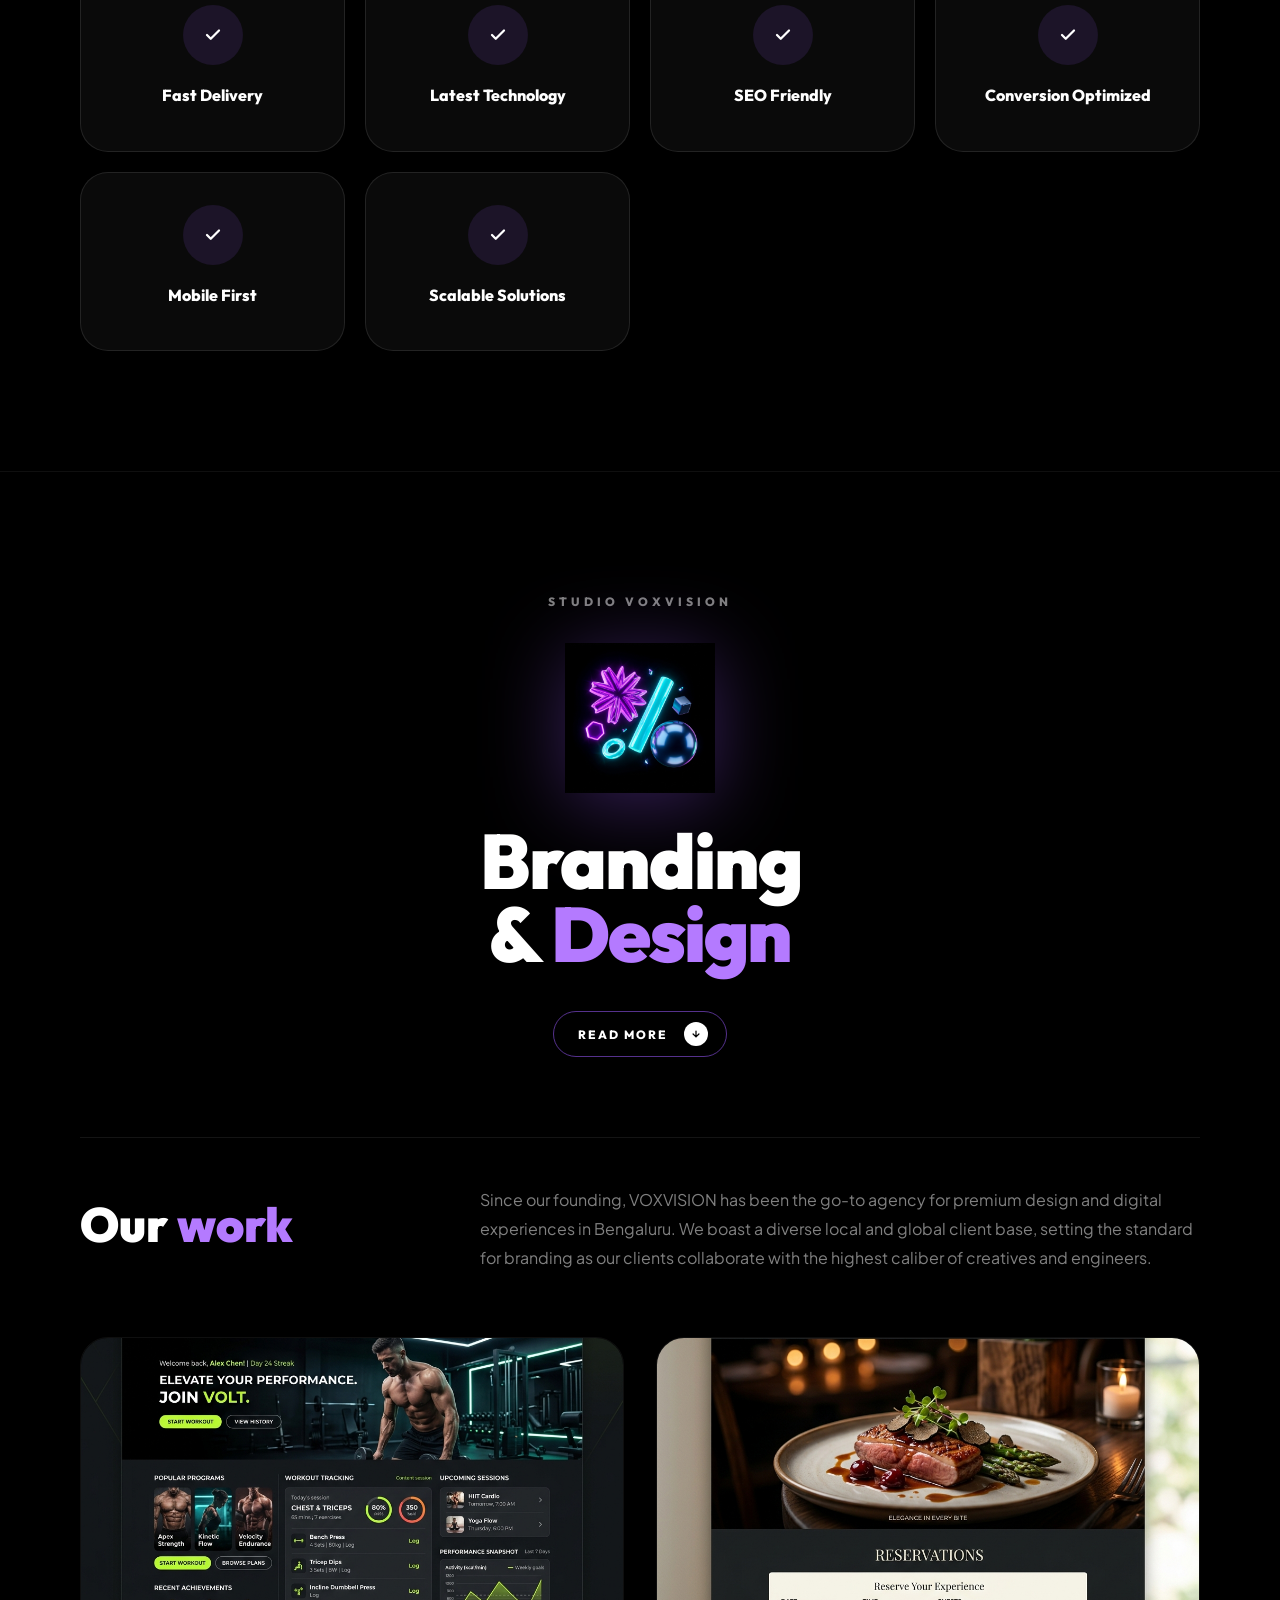
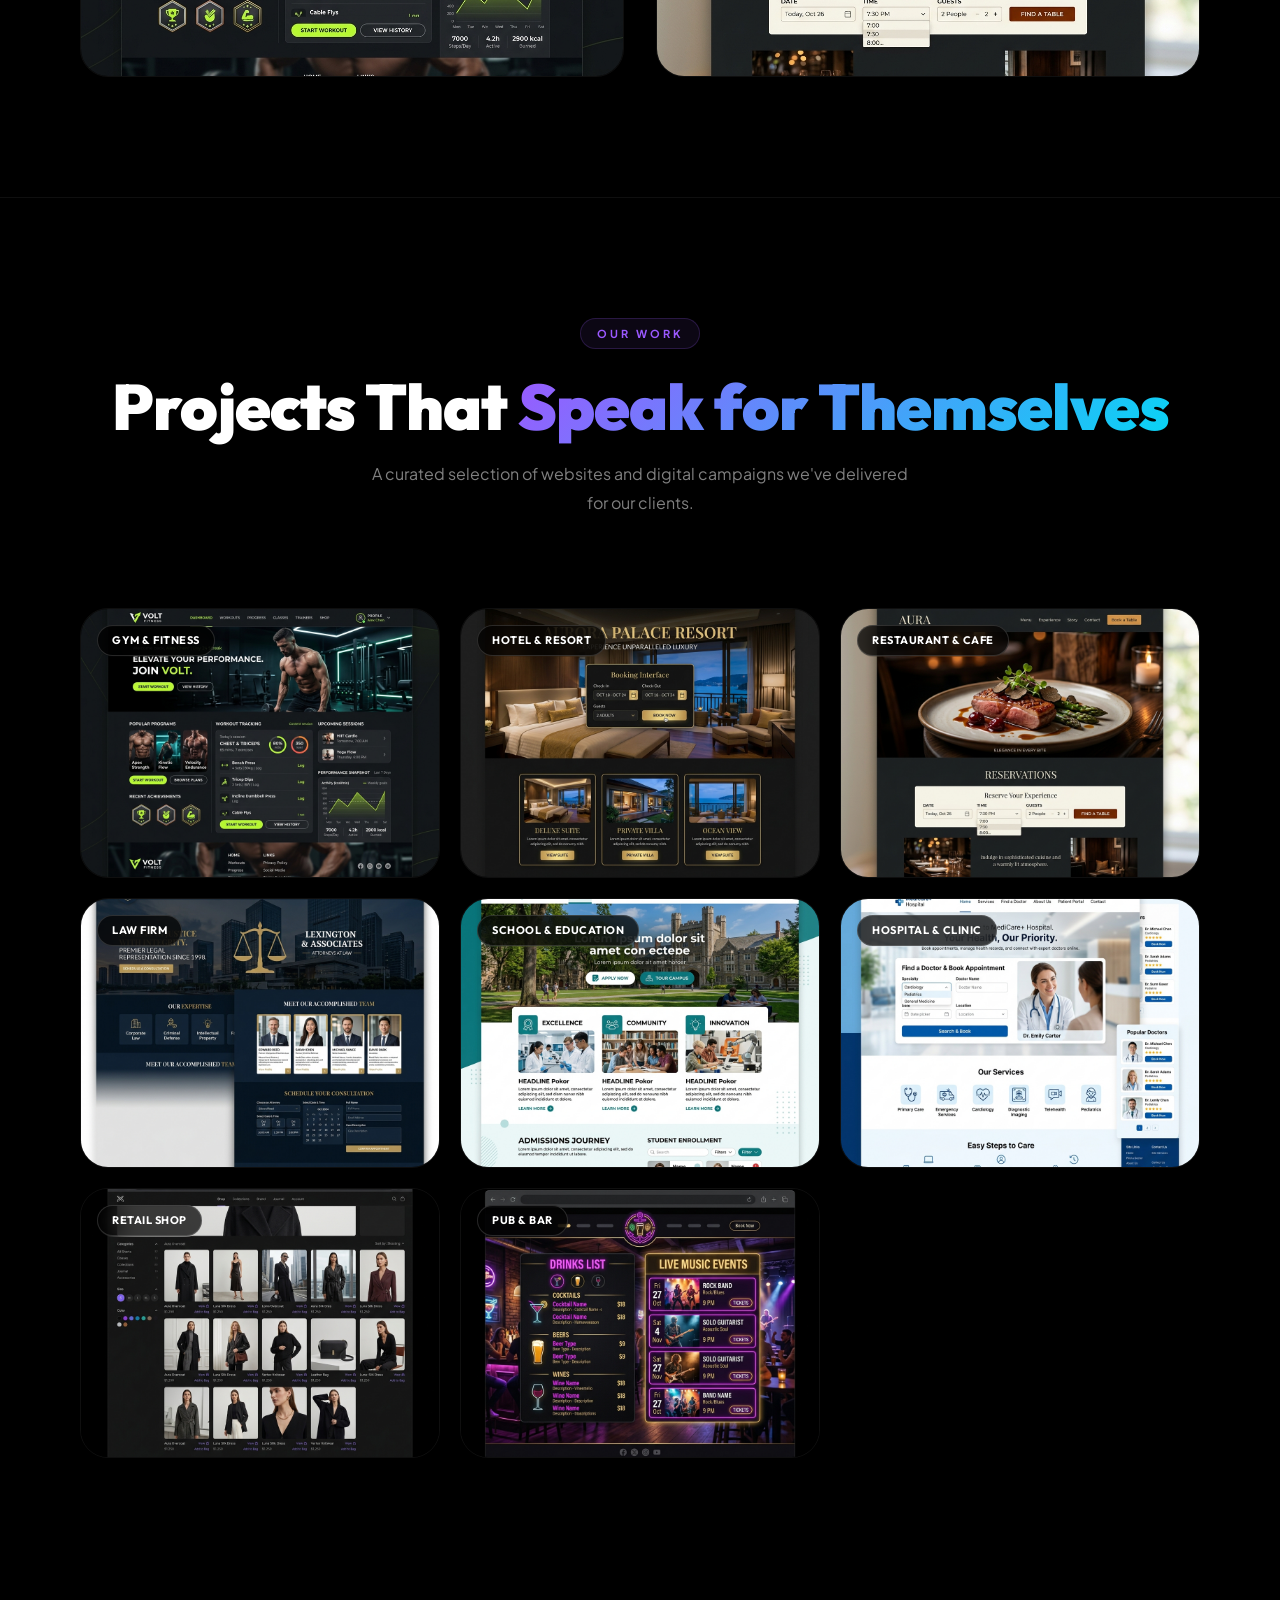
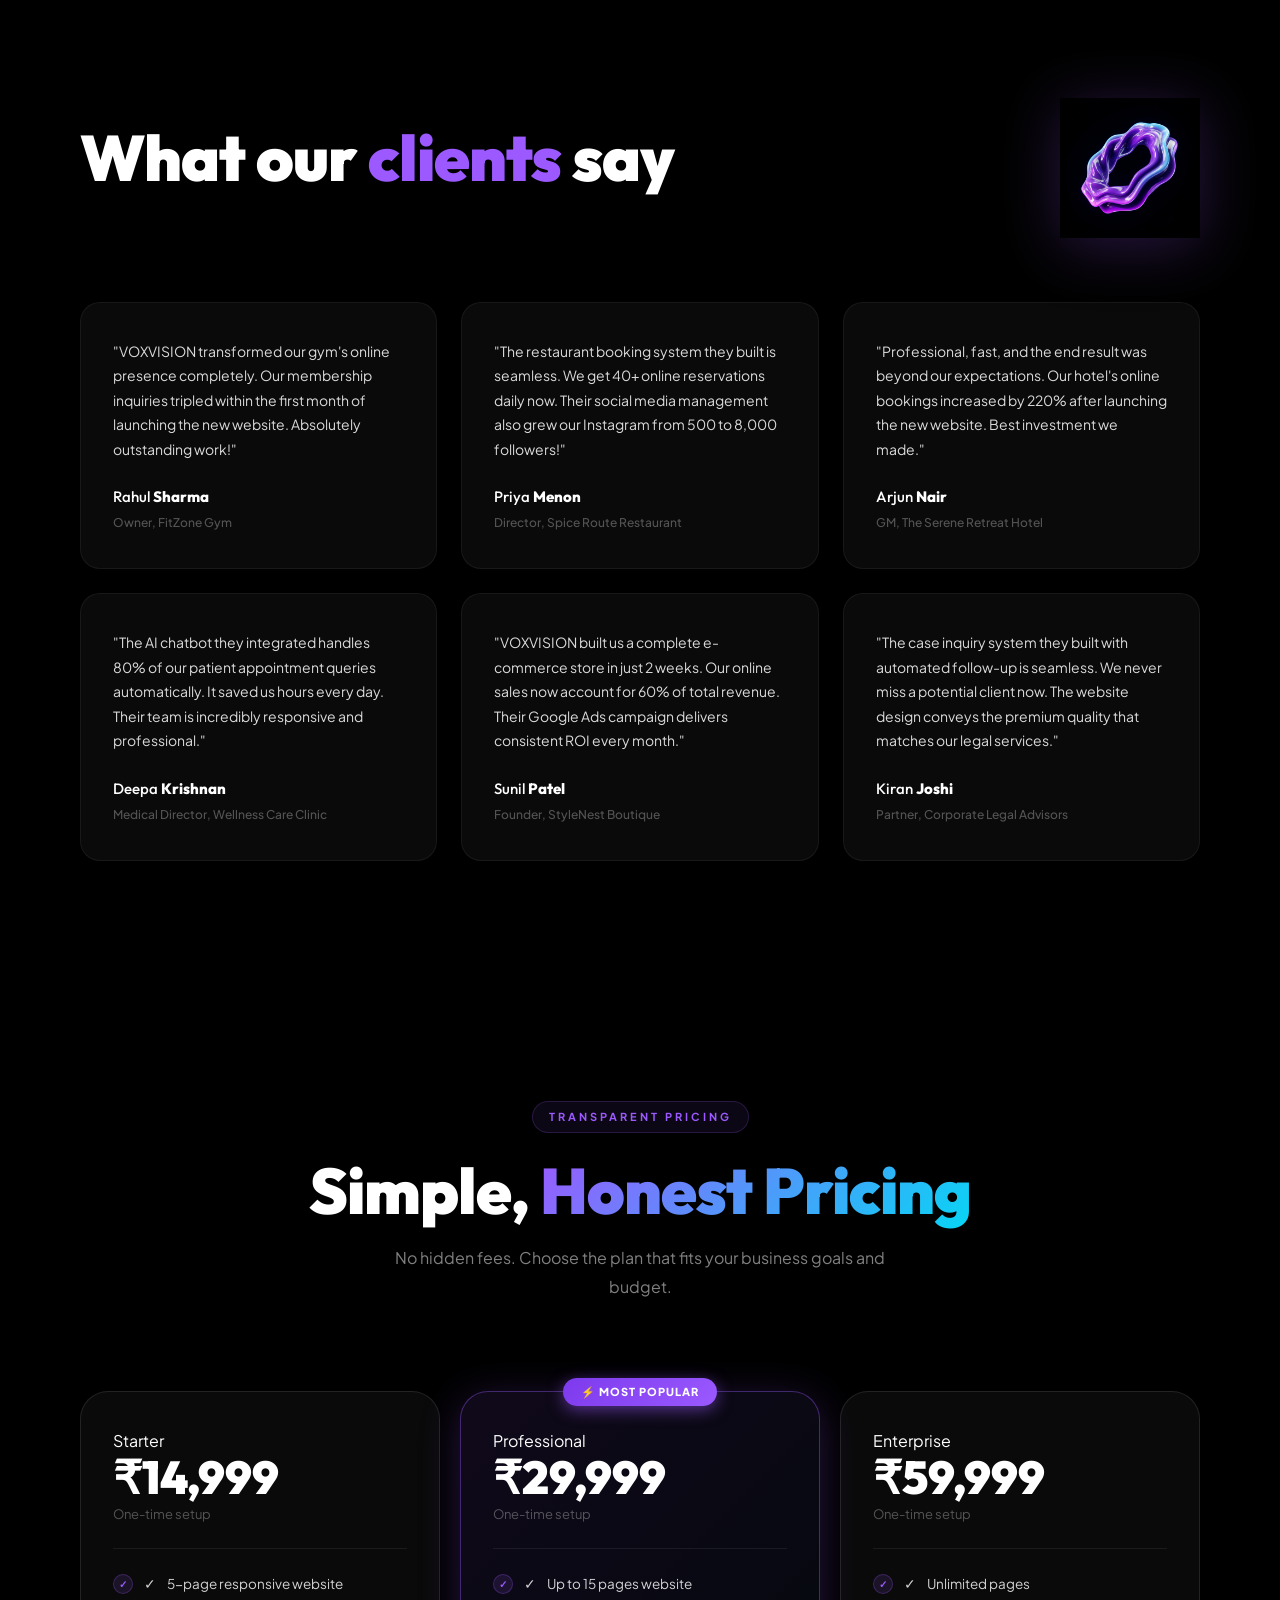
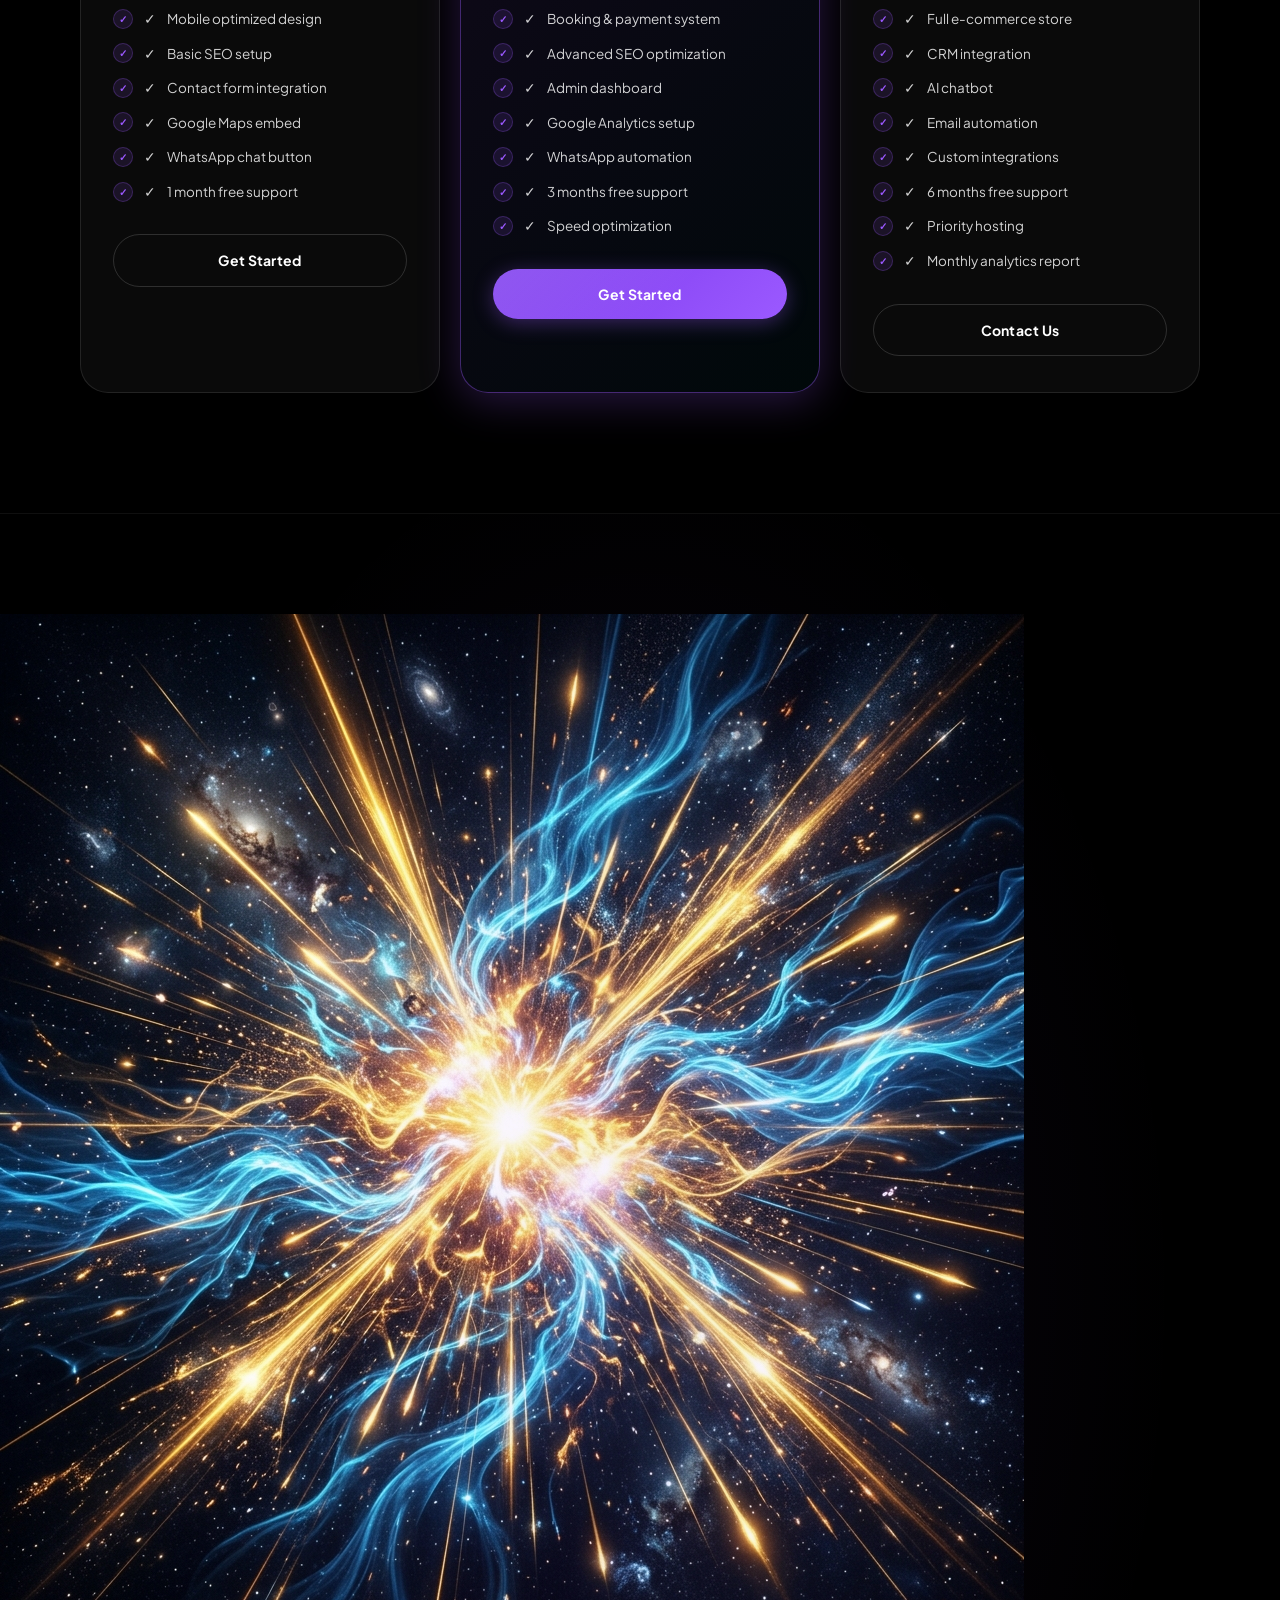
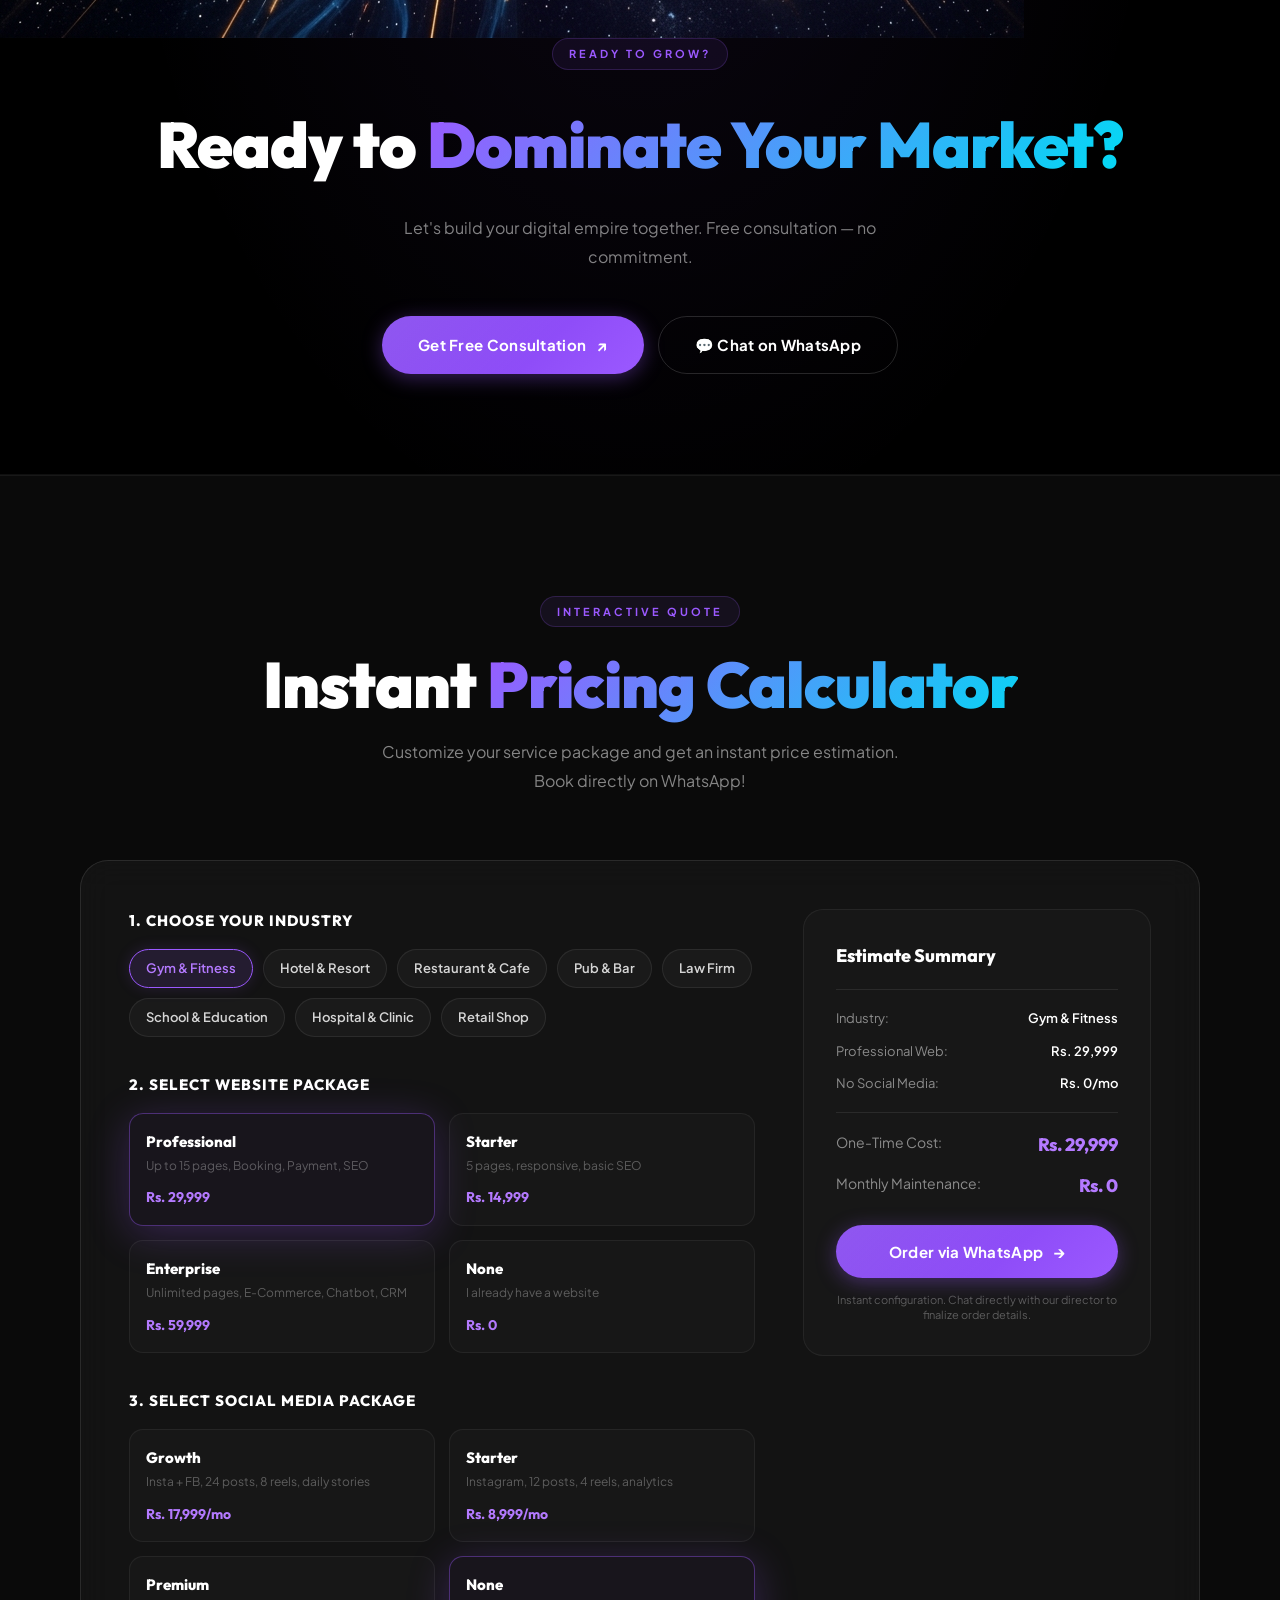
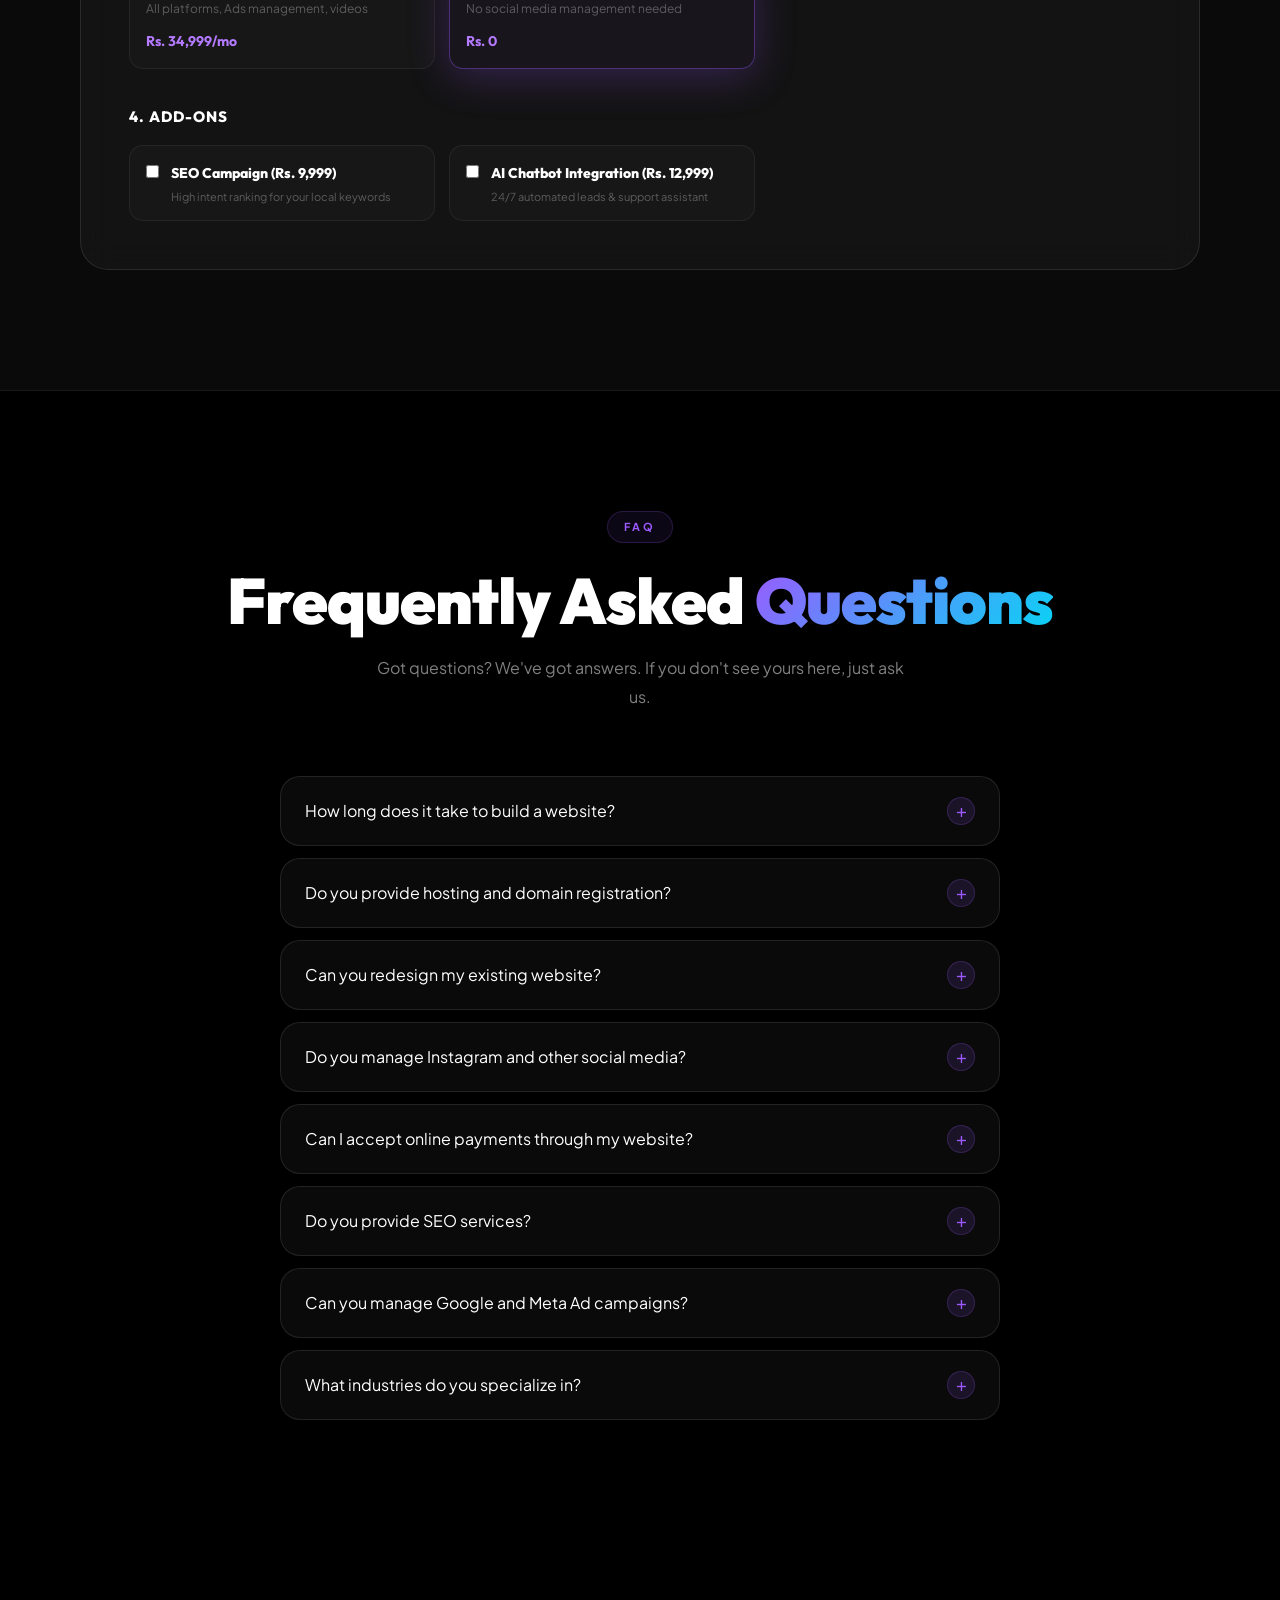
==== commit 8184430d: "refactor: switch to Web3Forms API to avoid FormSubmit.co server downtime and CORS errors" ====
--- a/index.html
+++ b/index.html
@@ -1374,13 +1374,7 @@
           <h3 class="form-title">Request Free Consultation</h3>
           <p class="form-subtitle">Fill in your details and we'll get back to you within 24 hours.</p>
 
-          <form id="contact-form" action="https://formsubmit.co/voxvision6@gmail.com" method="POST" novalidate>
-            <!-- FormSubmit Configuration -->
-            <input type="hidden" name="_next" value="https://www.voxvision.site?success=true#contact">
-            <input type="hidden" name="_subject" value="New Free Consultation Request — VOXVISION">
-            <input type="hidden" name="_captcha" value="true">
-            <input type="hidden" name="_template" value="table">
-            
+          <form id="contact-form" novalidate>
             <div class="form-grid">
               <div class="form-group">
                 <label class="form-label" for="field-name">Your Name *</label>
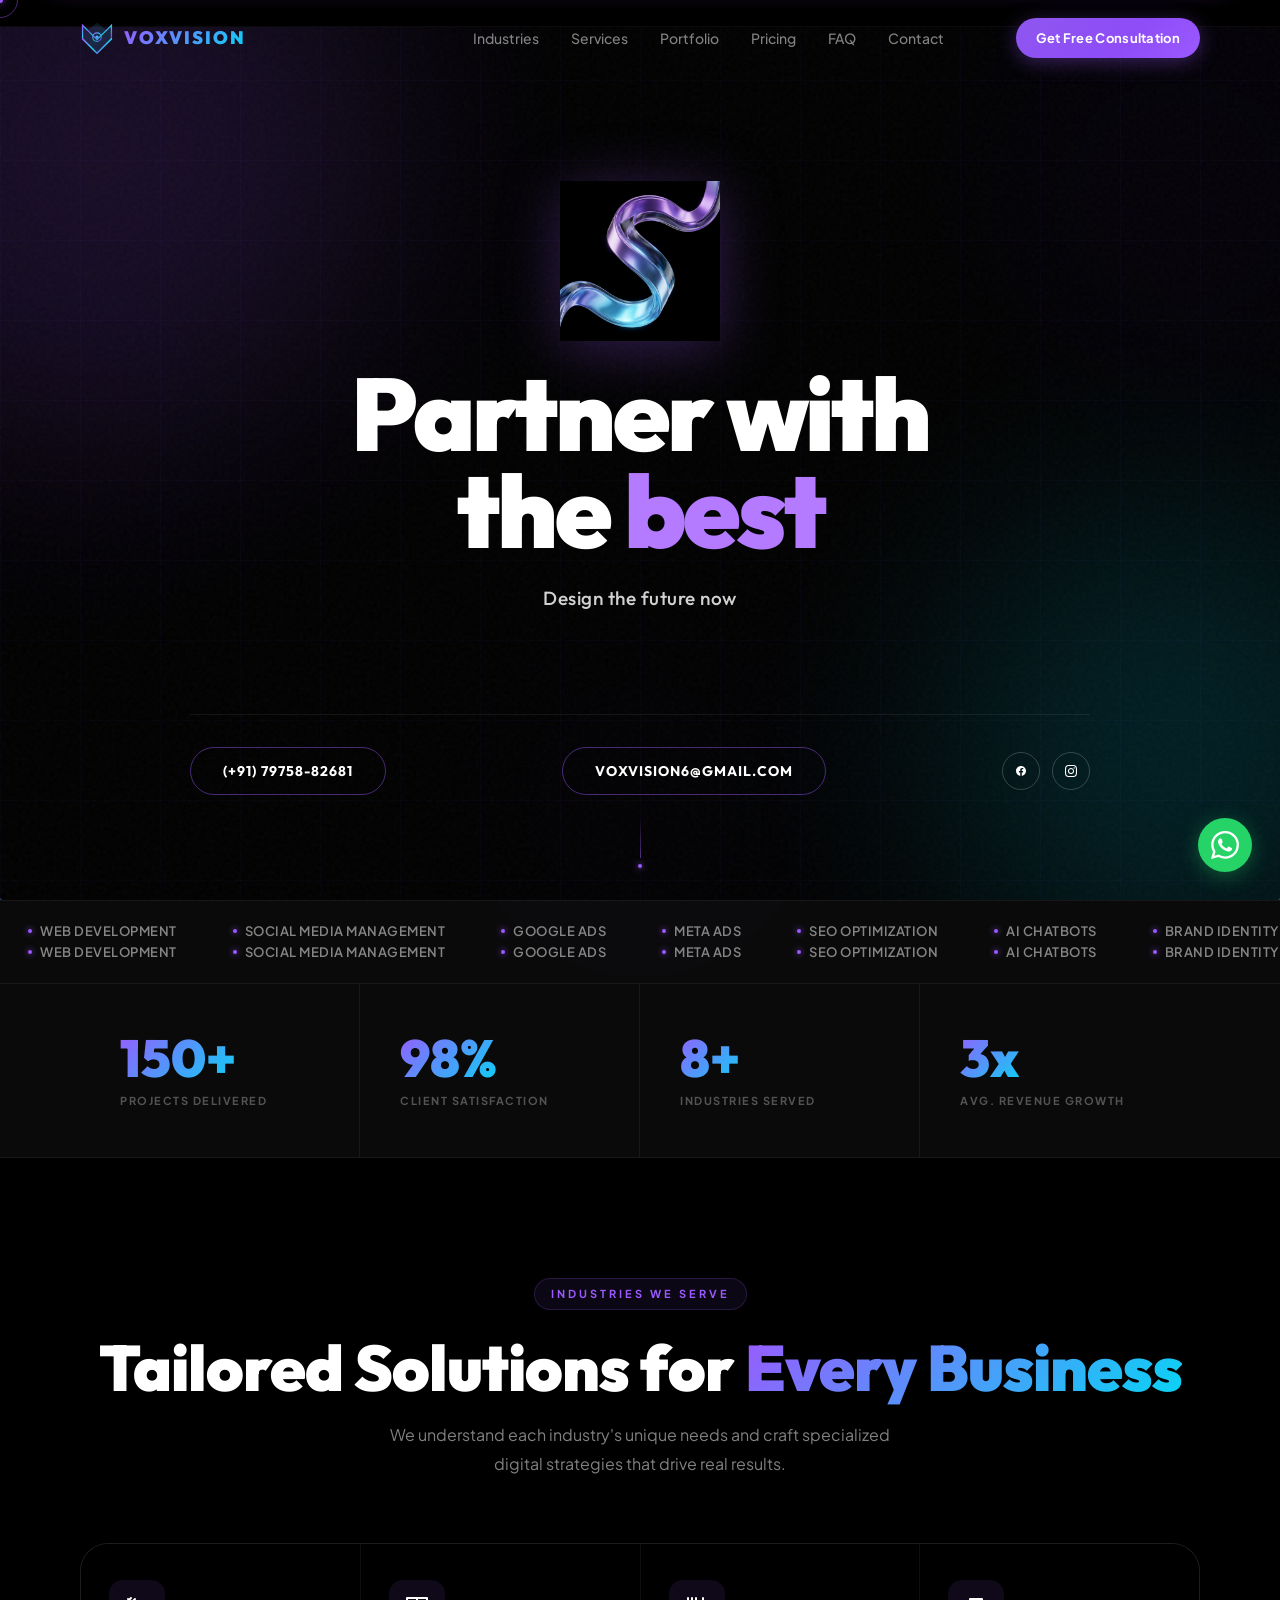
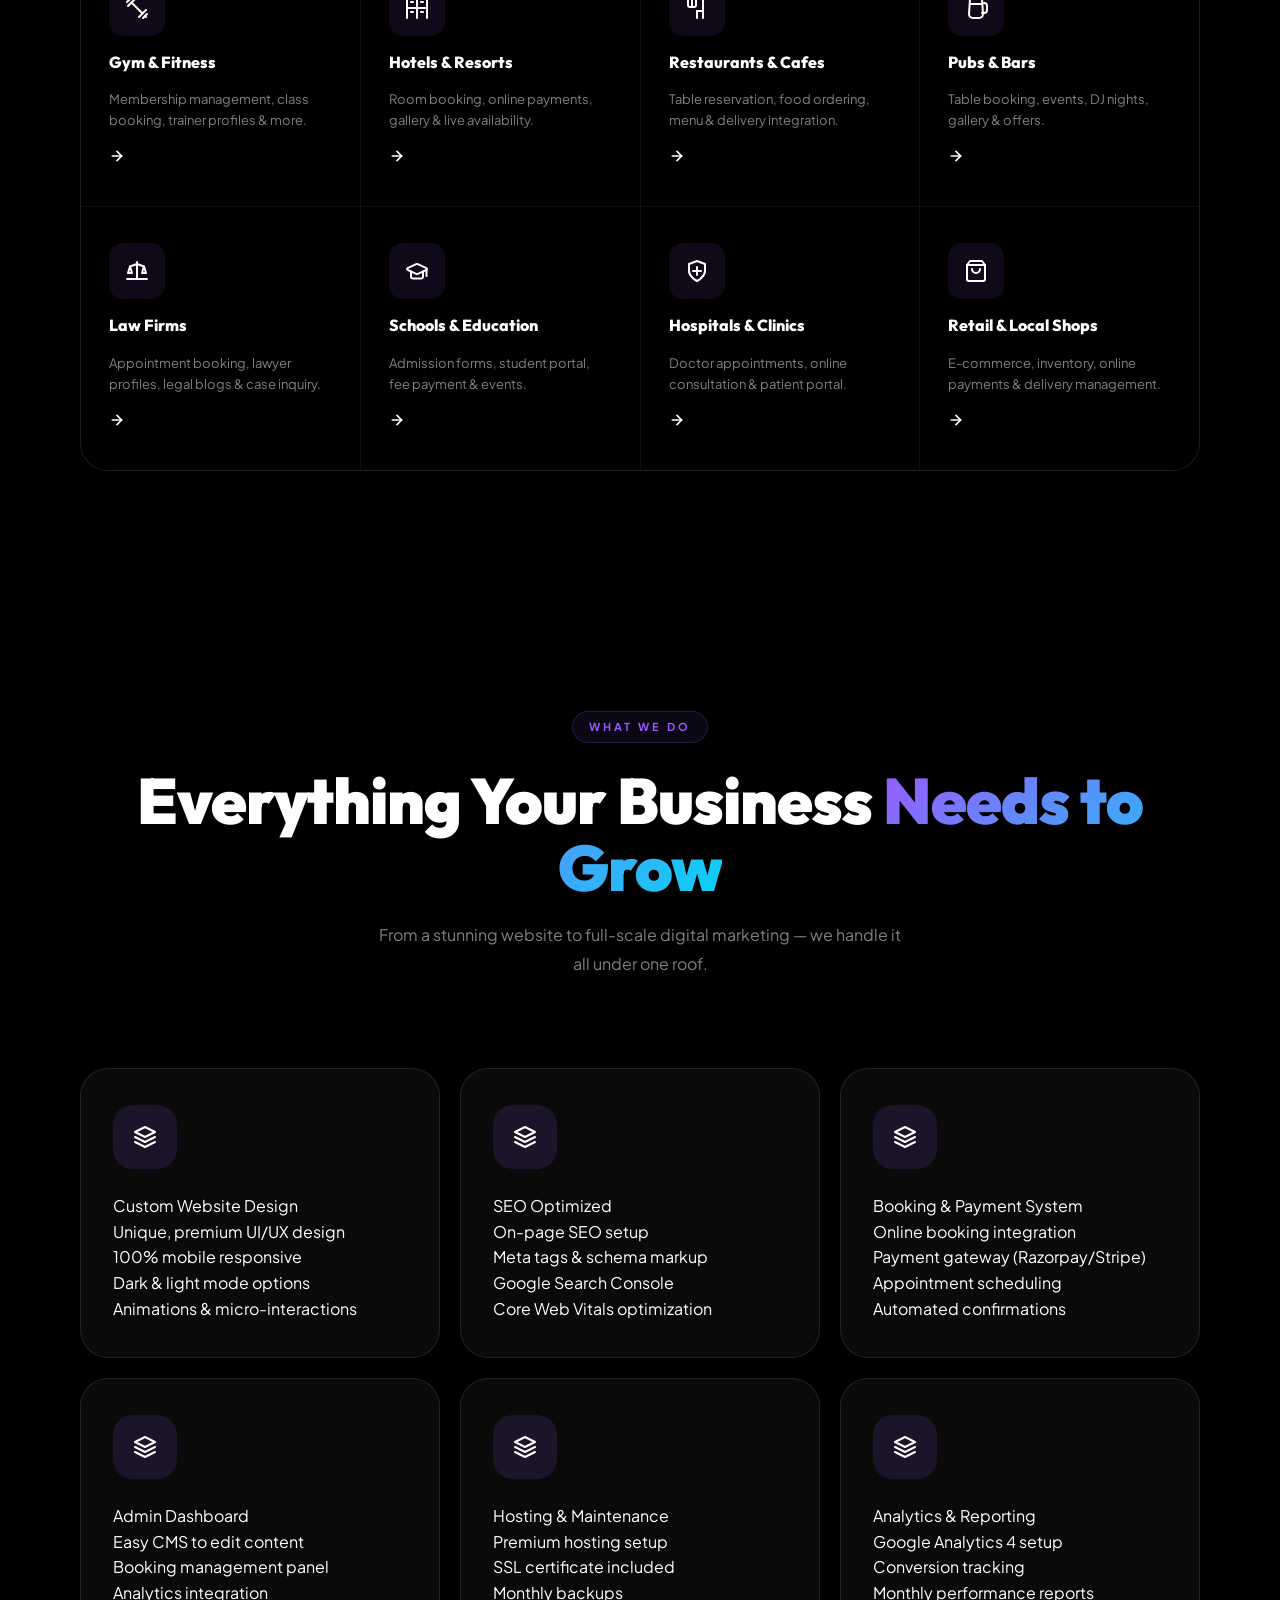
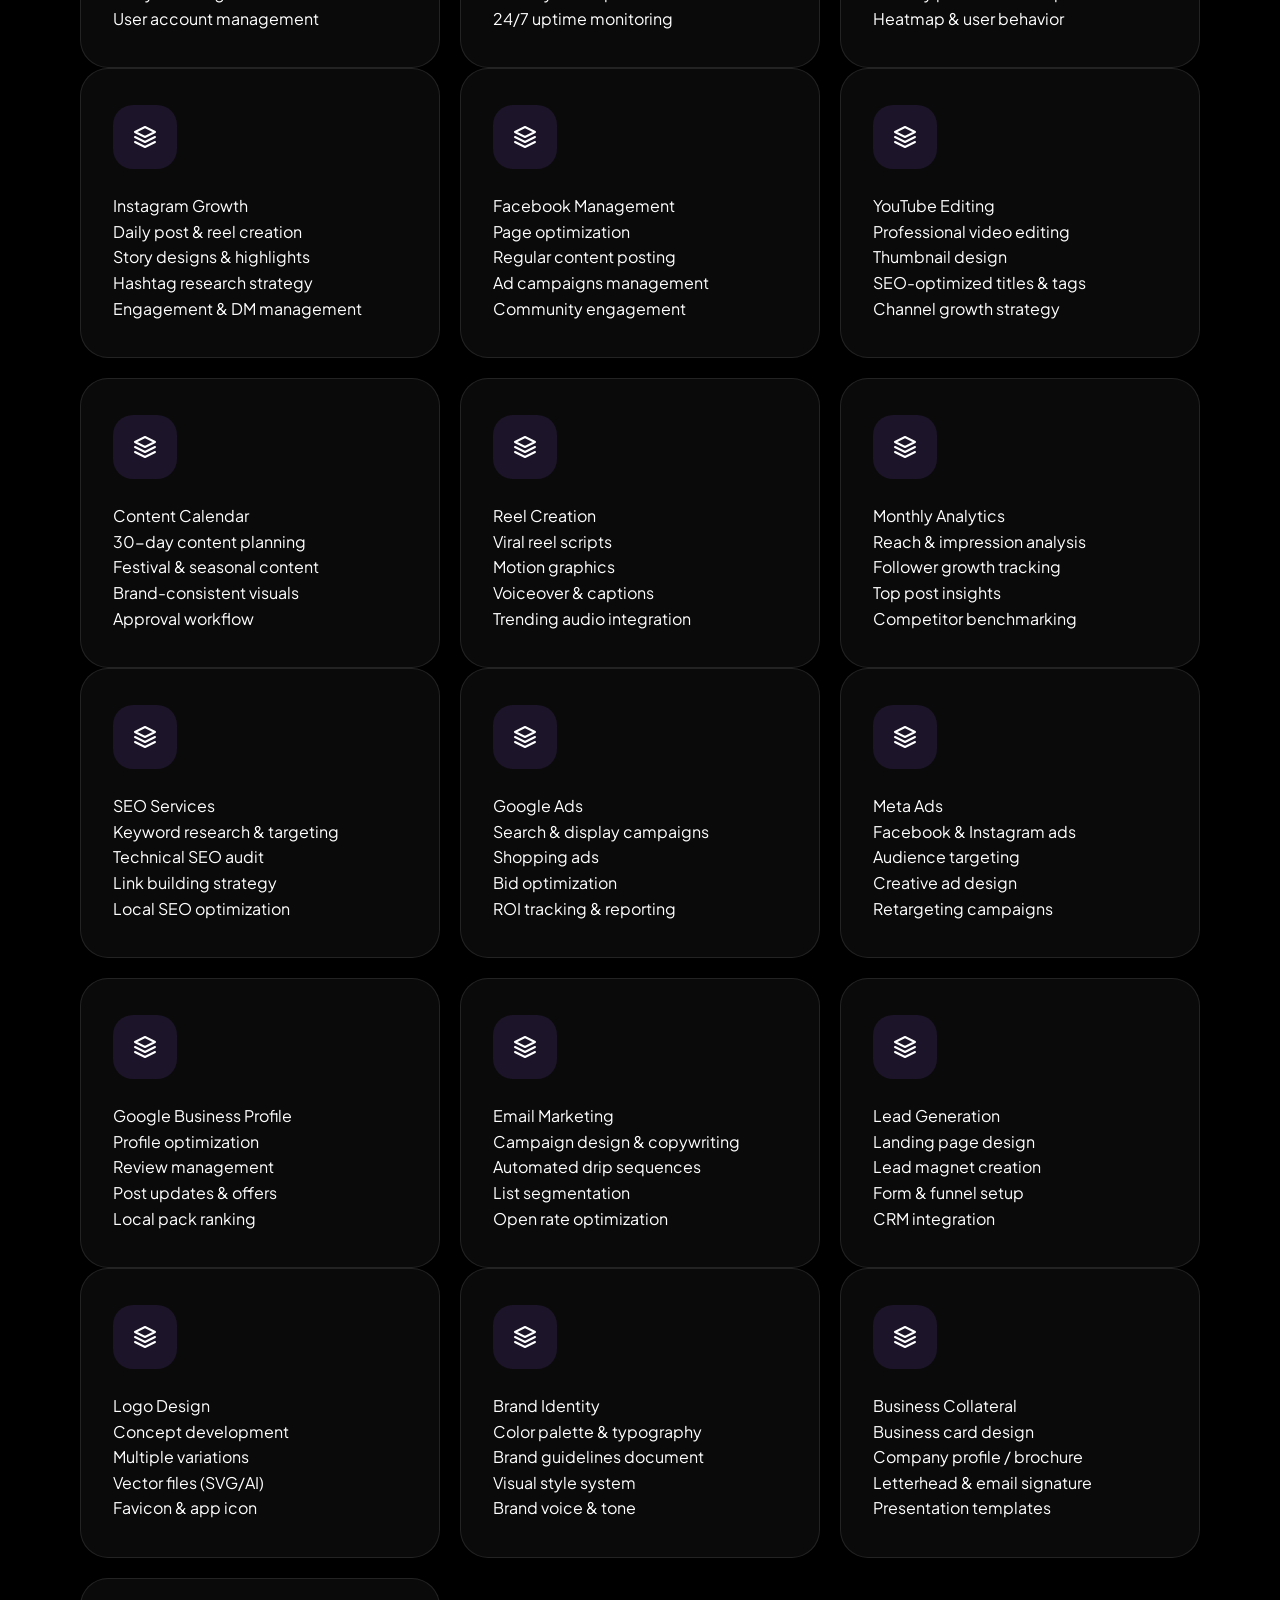
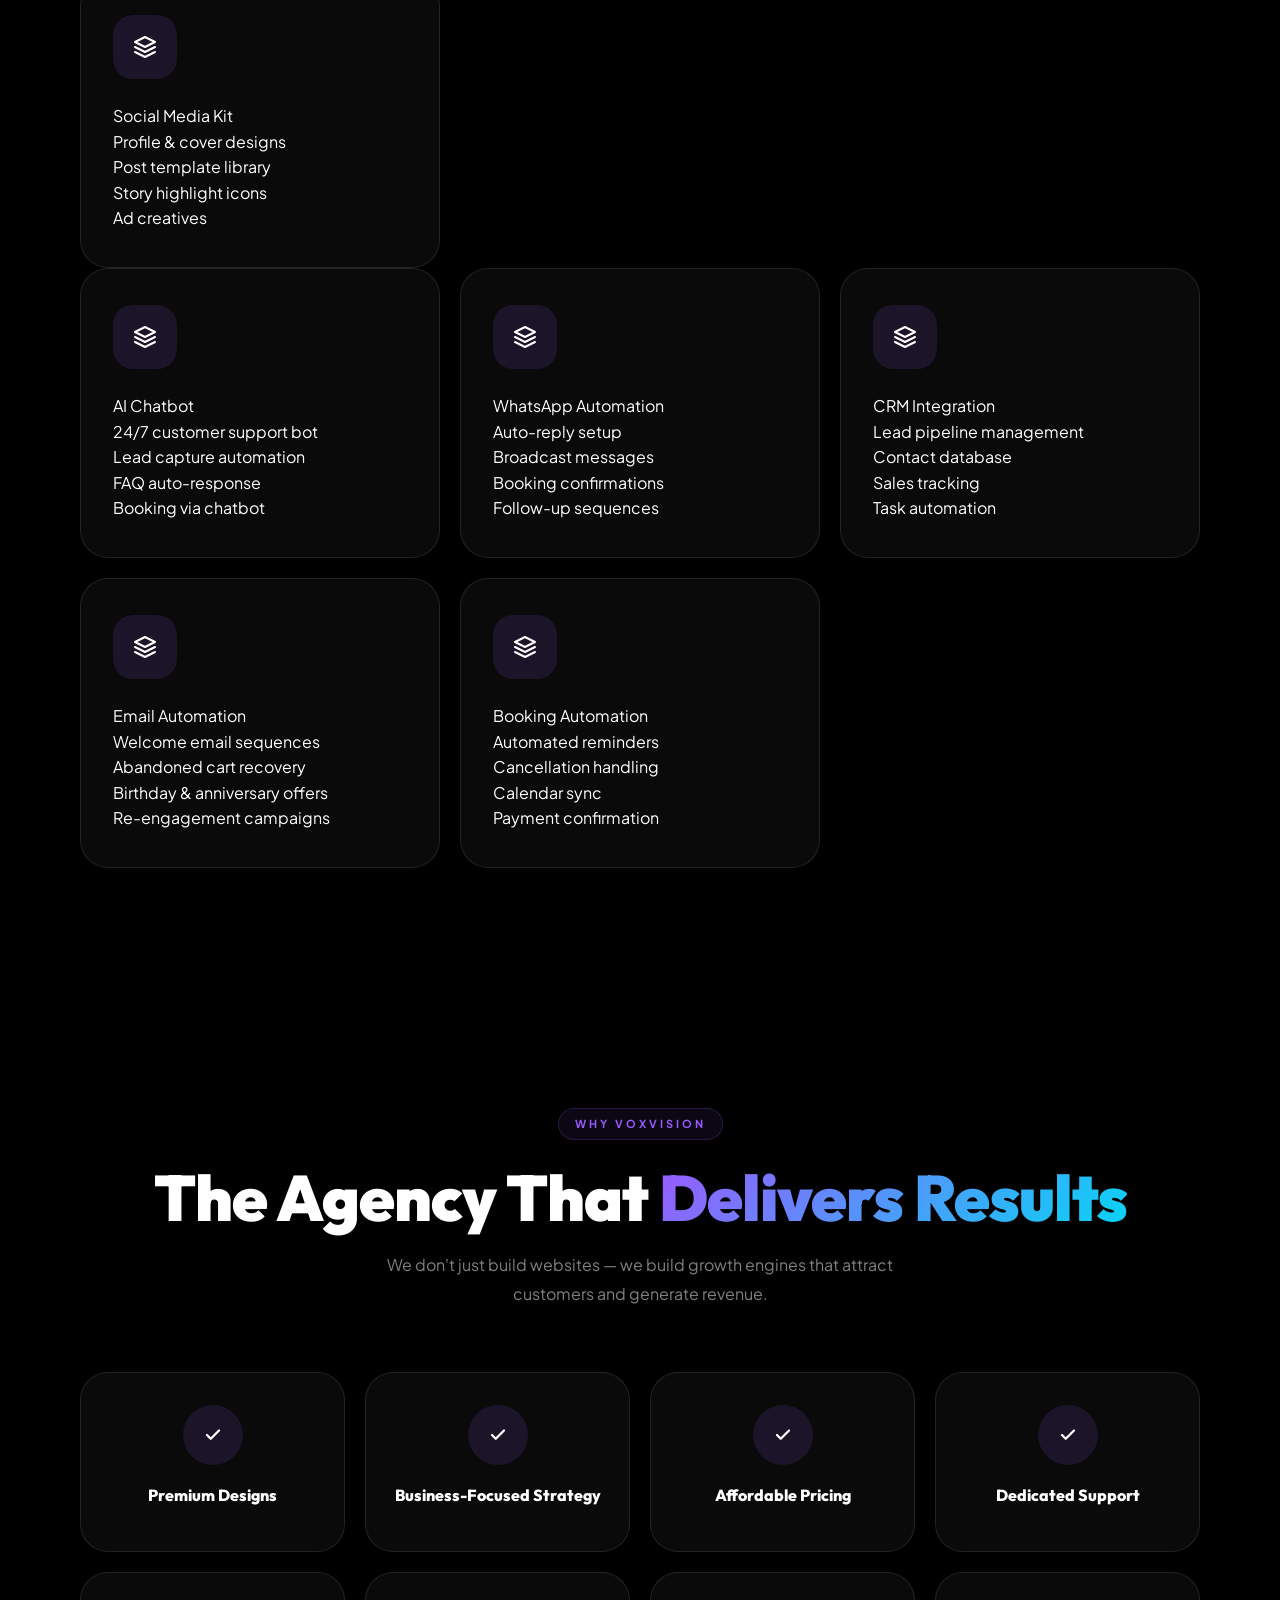
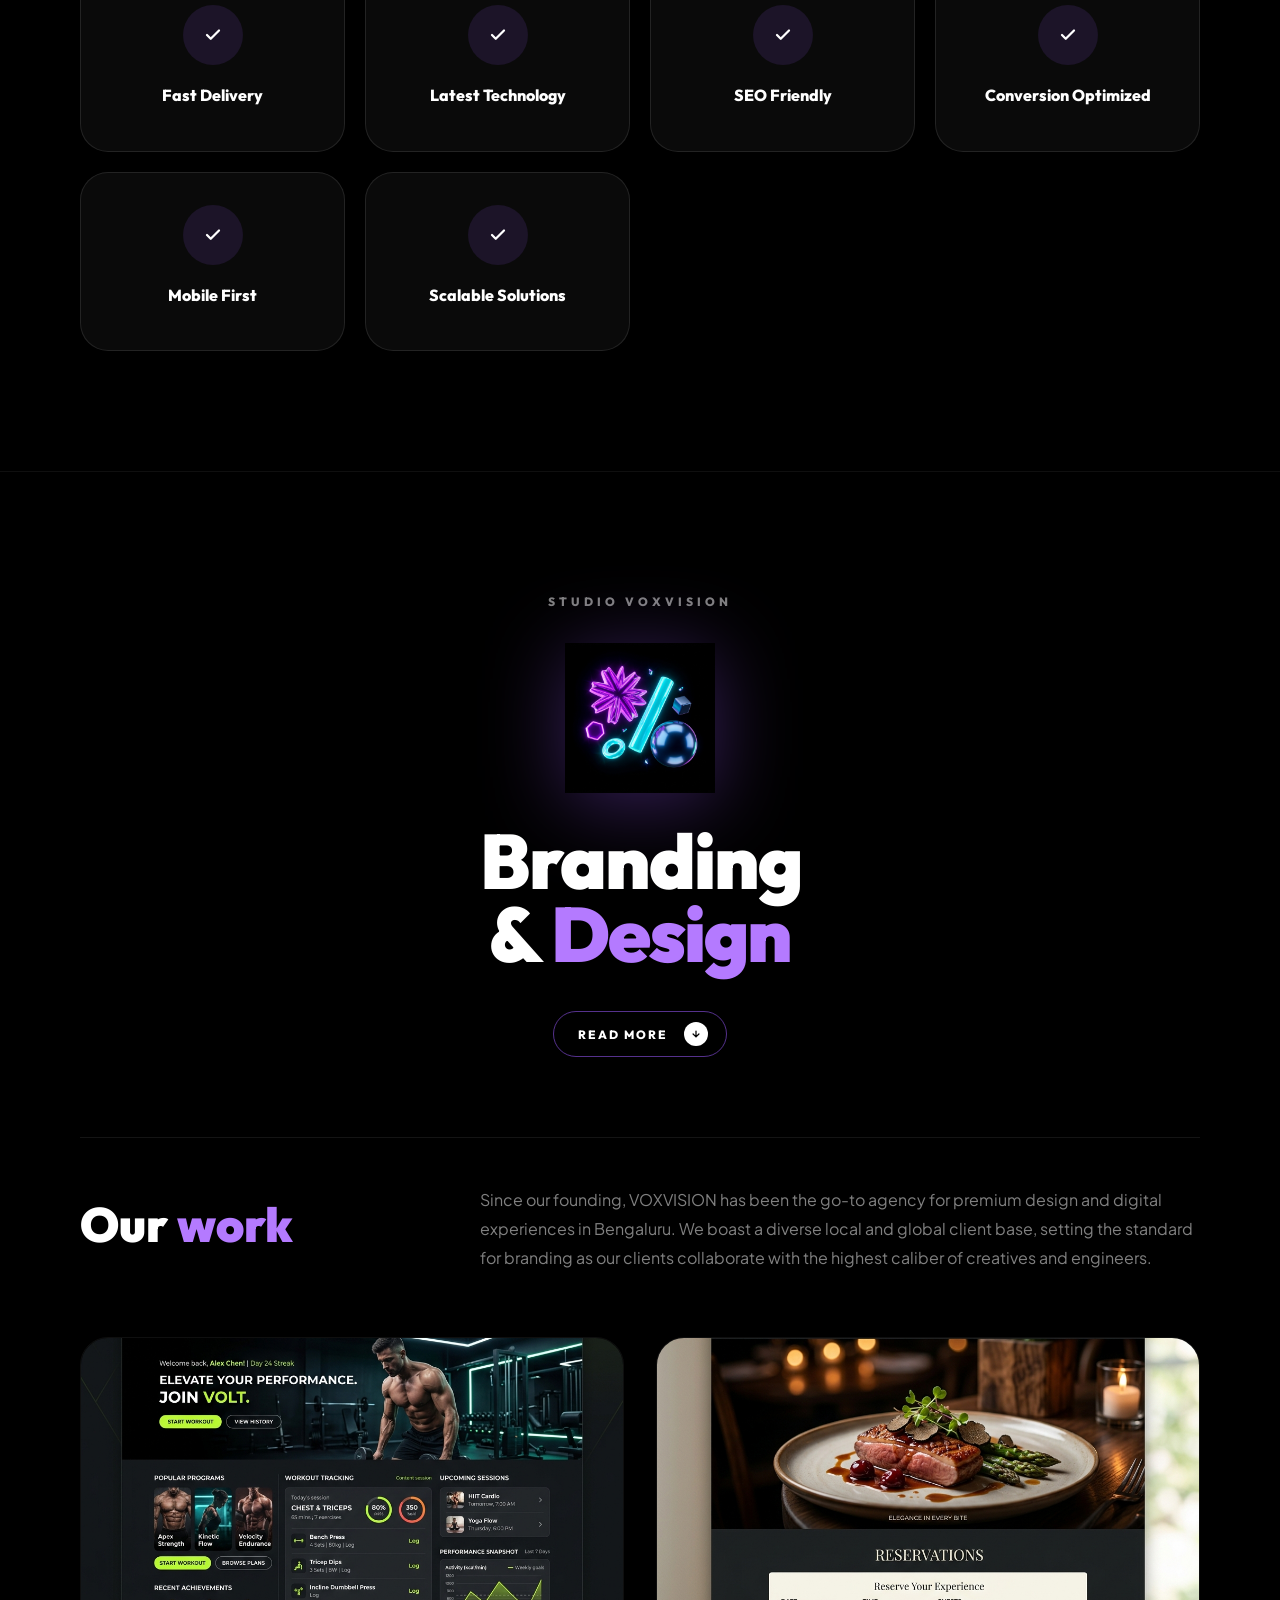
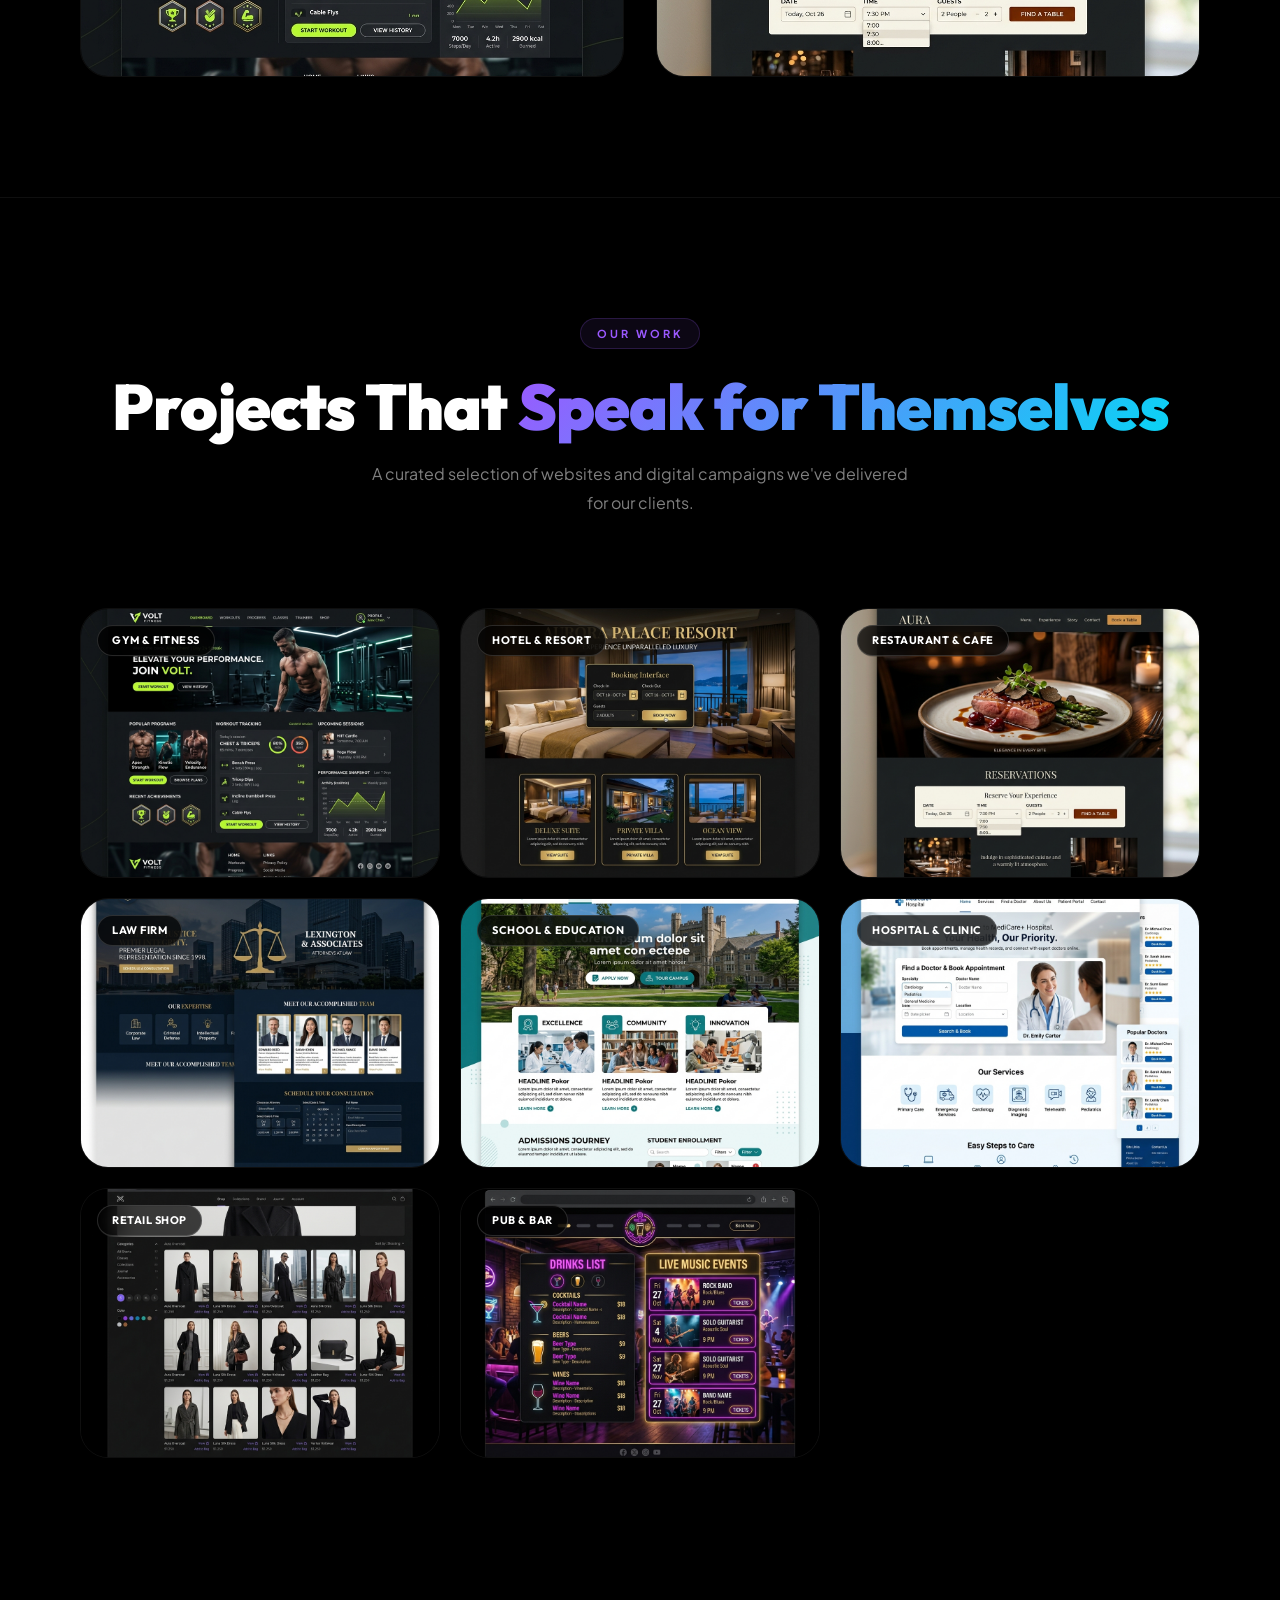
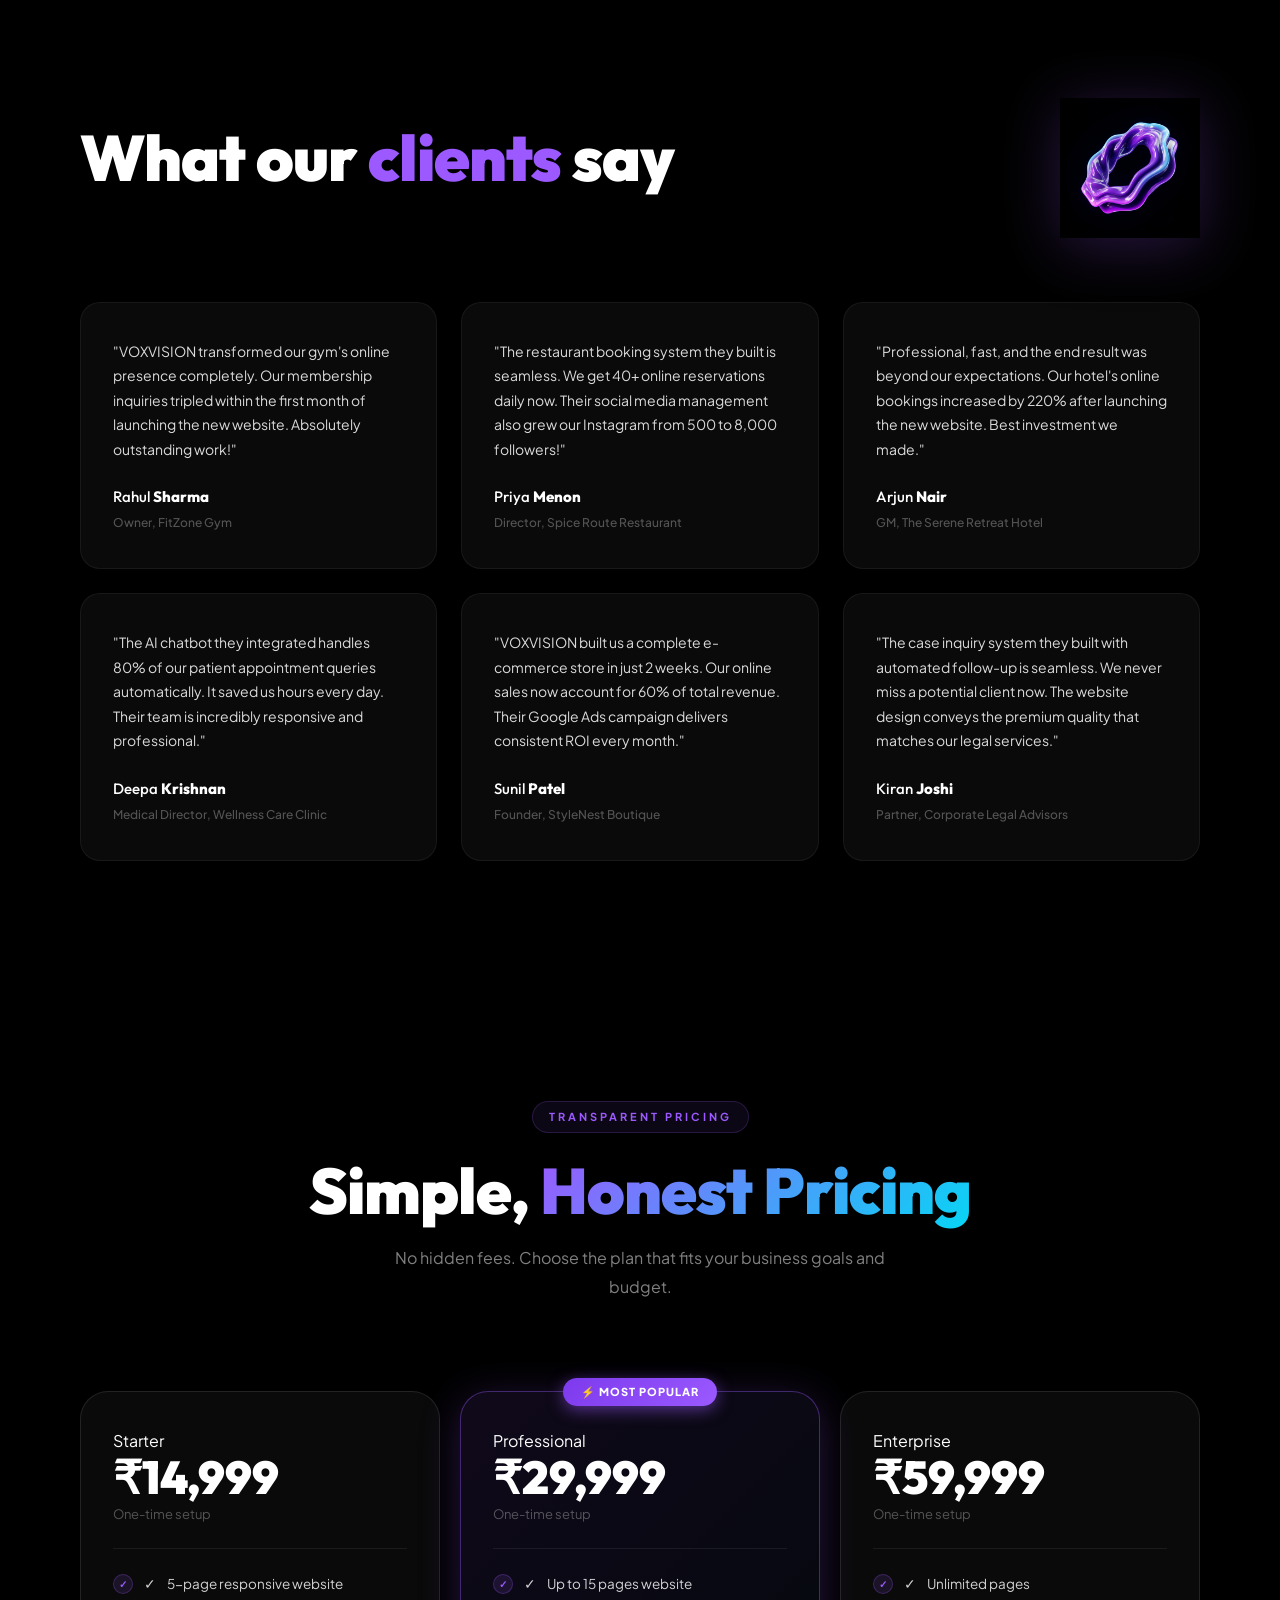
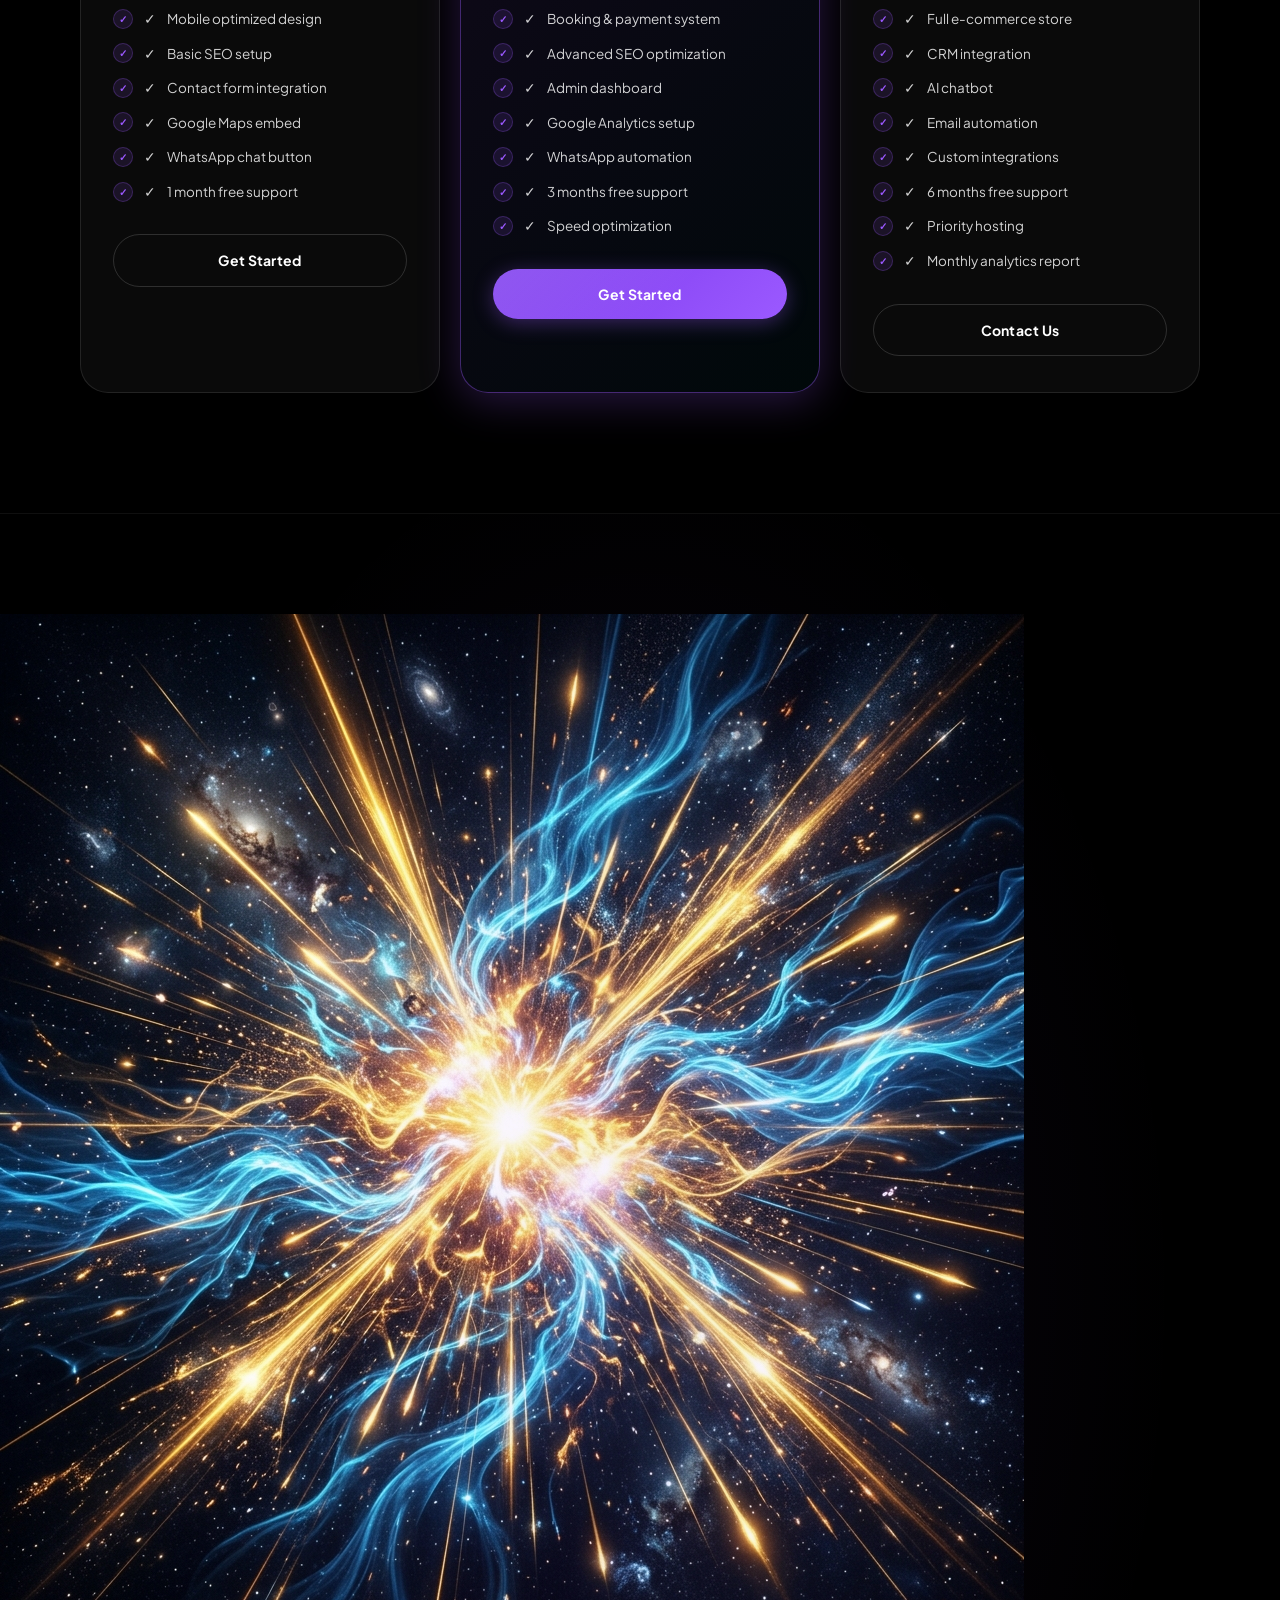
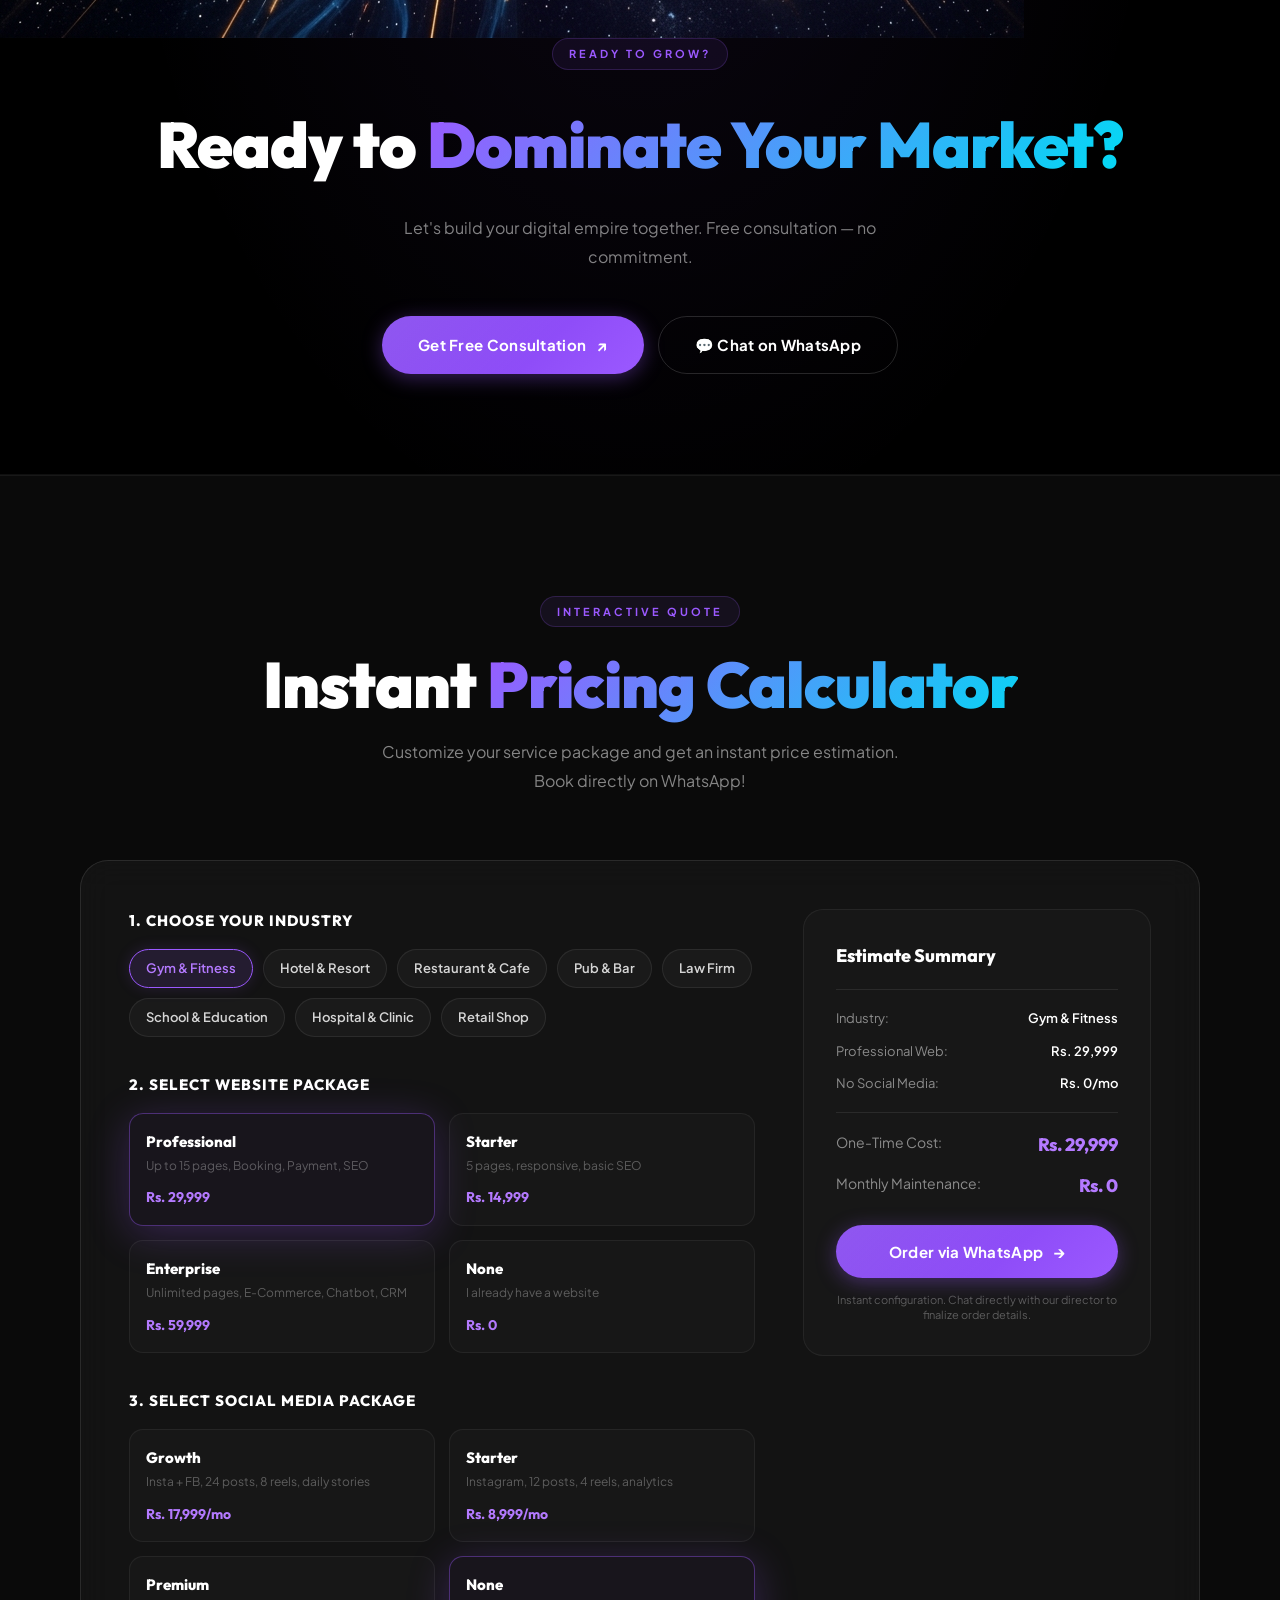
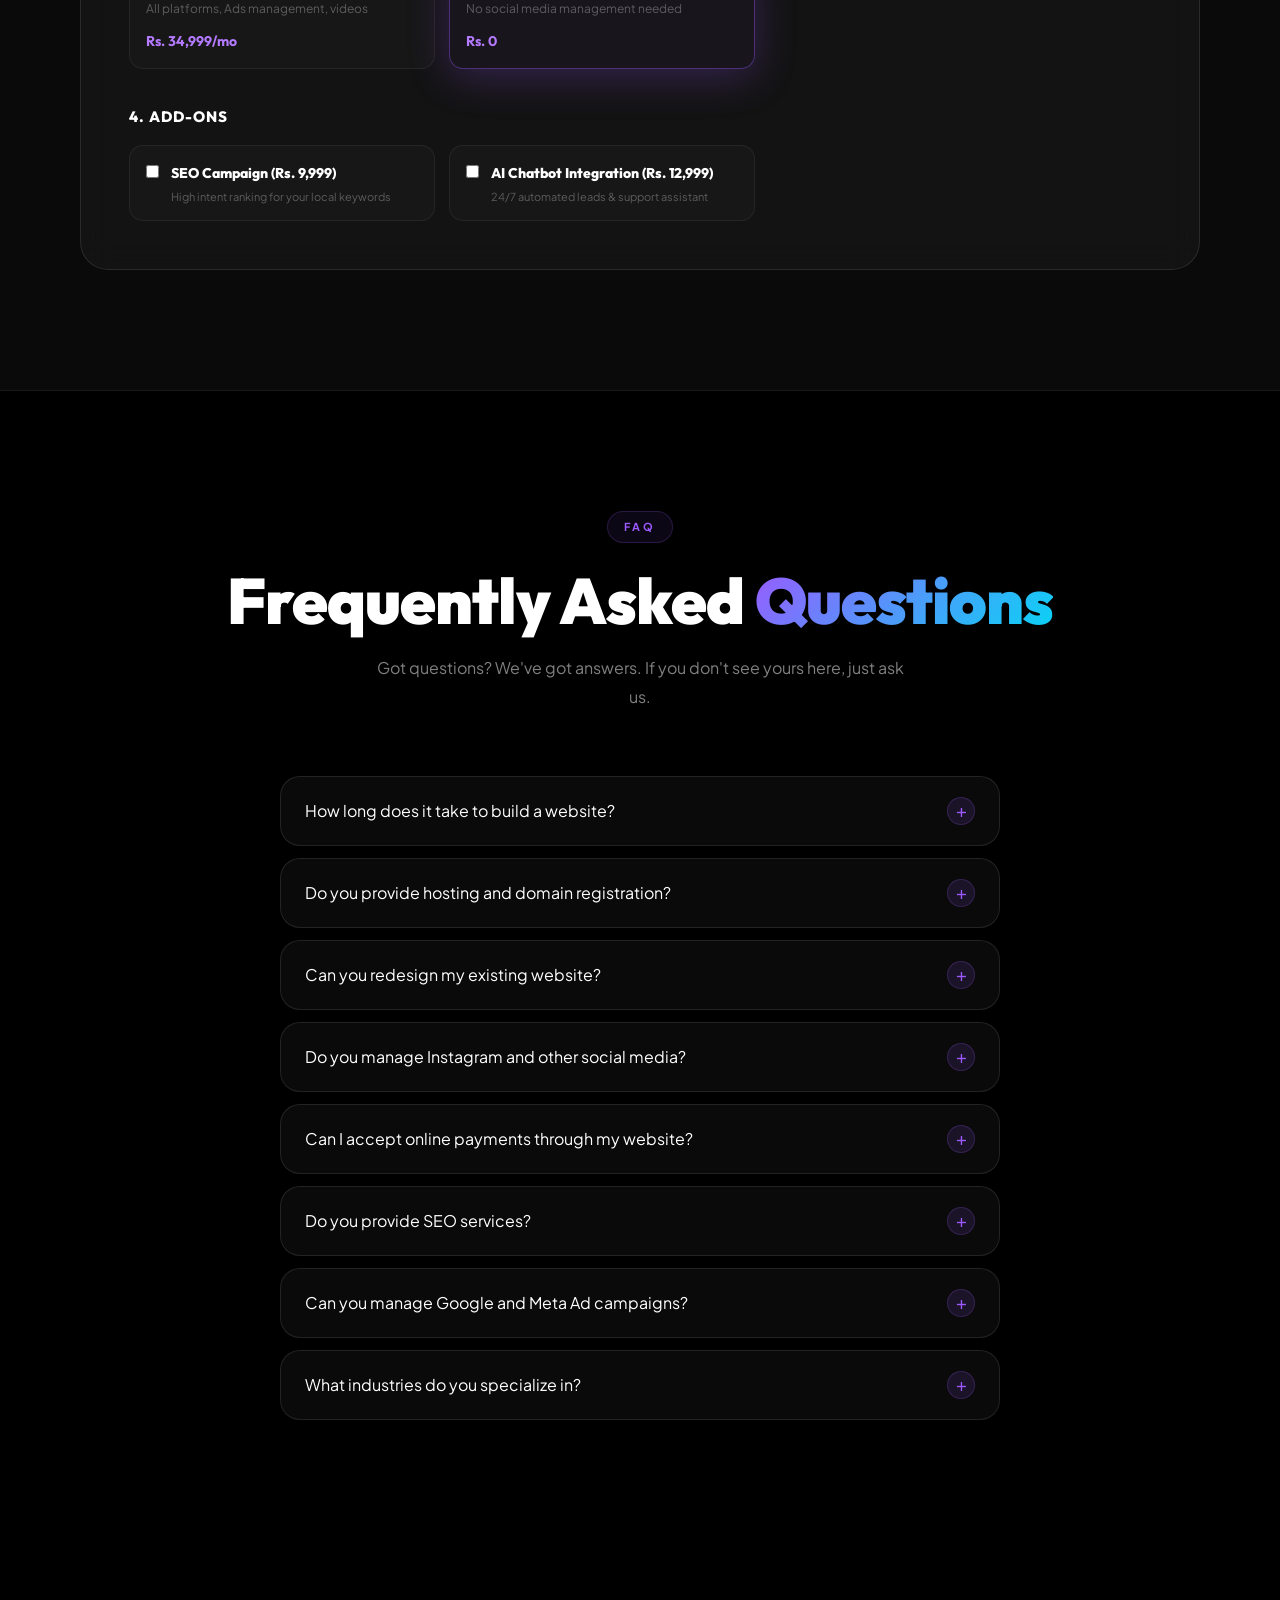
==== commit 0d8e7129: "feat: inject search indexing and open graph metadata tags across all pages" ====
--- a/index.html
+++ b/index.html
@@ -5,11 +5,7 @@
   <meta name="viewport" content="width=device-width, initial-scale=1.0" />
   <title>VOXVISION — We Build Brands That Dominate Digital</title>
   <meta name="description" content="VOXVISION is a premium digital agency offering website development, social media management, SEO, branding, AI chatbots, and business automation for local businesses in Bengaluru." />
-  <meta name="keywords" content="digital agency Bengaluru, website development, social media management, SEO, Google Ads, Meta Ads, branding, AI chatbot, CRM integration" />
-  <meta property="og:title" content="VOXVISION — Premium Digital Agency" />
-  <meta property="og:description" content="We Build Businesses That Dominate Online. Premium websites, social media, SEO & digital marketing." />
-  <meta property="og:type" content="website" />
-  <link rel="canonical" href="https://voxvision.in/" />
+          <link rel="canonical" href="https://voxvision.in/" />
   <!-- Fonts -->
   <link rel="preconnect" href="https://fonts.googleapis.com" />
   <link rel="preconnect" href="https://fonts.gstatic.com" crossorigin />
@@ -65,6 +61,24 @@
     ]
   }
   </script>
+
+  <meta name="robots" content="index, follow" />
+  <meta name="googlebot" content="index, follow, max-snippet:-1, max-image-preview:large, max-video-preview:-1" />
+  <meta name="bingbot" content="index, follow, max-snippet:-1, max-image-preview:large, max-video-preview:-1" />
+  <meta name="keywords" content="digital agency Bengaluru, website development, social media management, SEO, dropshipping store development, Shopify developer" />
+  <meta property="og:locale" content="en_US" />
+  <meta property="og:type" content="website" />
+  <meta property="og:title" content="VOXVISION — We Build Brands That Dominate Digital" />
+  <meta property="og:description" content="VOXVISION is a premium digital agency offering website development, social media management, SEO, branding, AI chatbots, and business automation for local businesses in Bengaluru." />
+  <meta property="og:url" content="https://voxvision.in/" />
+  <meta property="og:site_name" content="VOXVISION" />
+  <meta property="og:image" content="https://voxvision.in/images/hero_dark_visual.png" />
+  <meta property="og:image:width" content="1200" />
+  <meta property="og:image:height" content="630" />
+  <meta name="twitter:card" content="summary_large_image" />
+  <meta name="twitter:title" content="VOXVISION — We Build Brands That Dominate Digital" />
+  <meta name="twitter:description" content="VOXVISION is a premium digital agency offering website development, social media management, SEO, branding, AI chatbots, and business automation for local businesses in Bengaluru." />
+  <meta name="twitter:image" content="https://voxvision.in/images/hero_dark_visual.png" />
 </head>
 <body>
 
